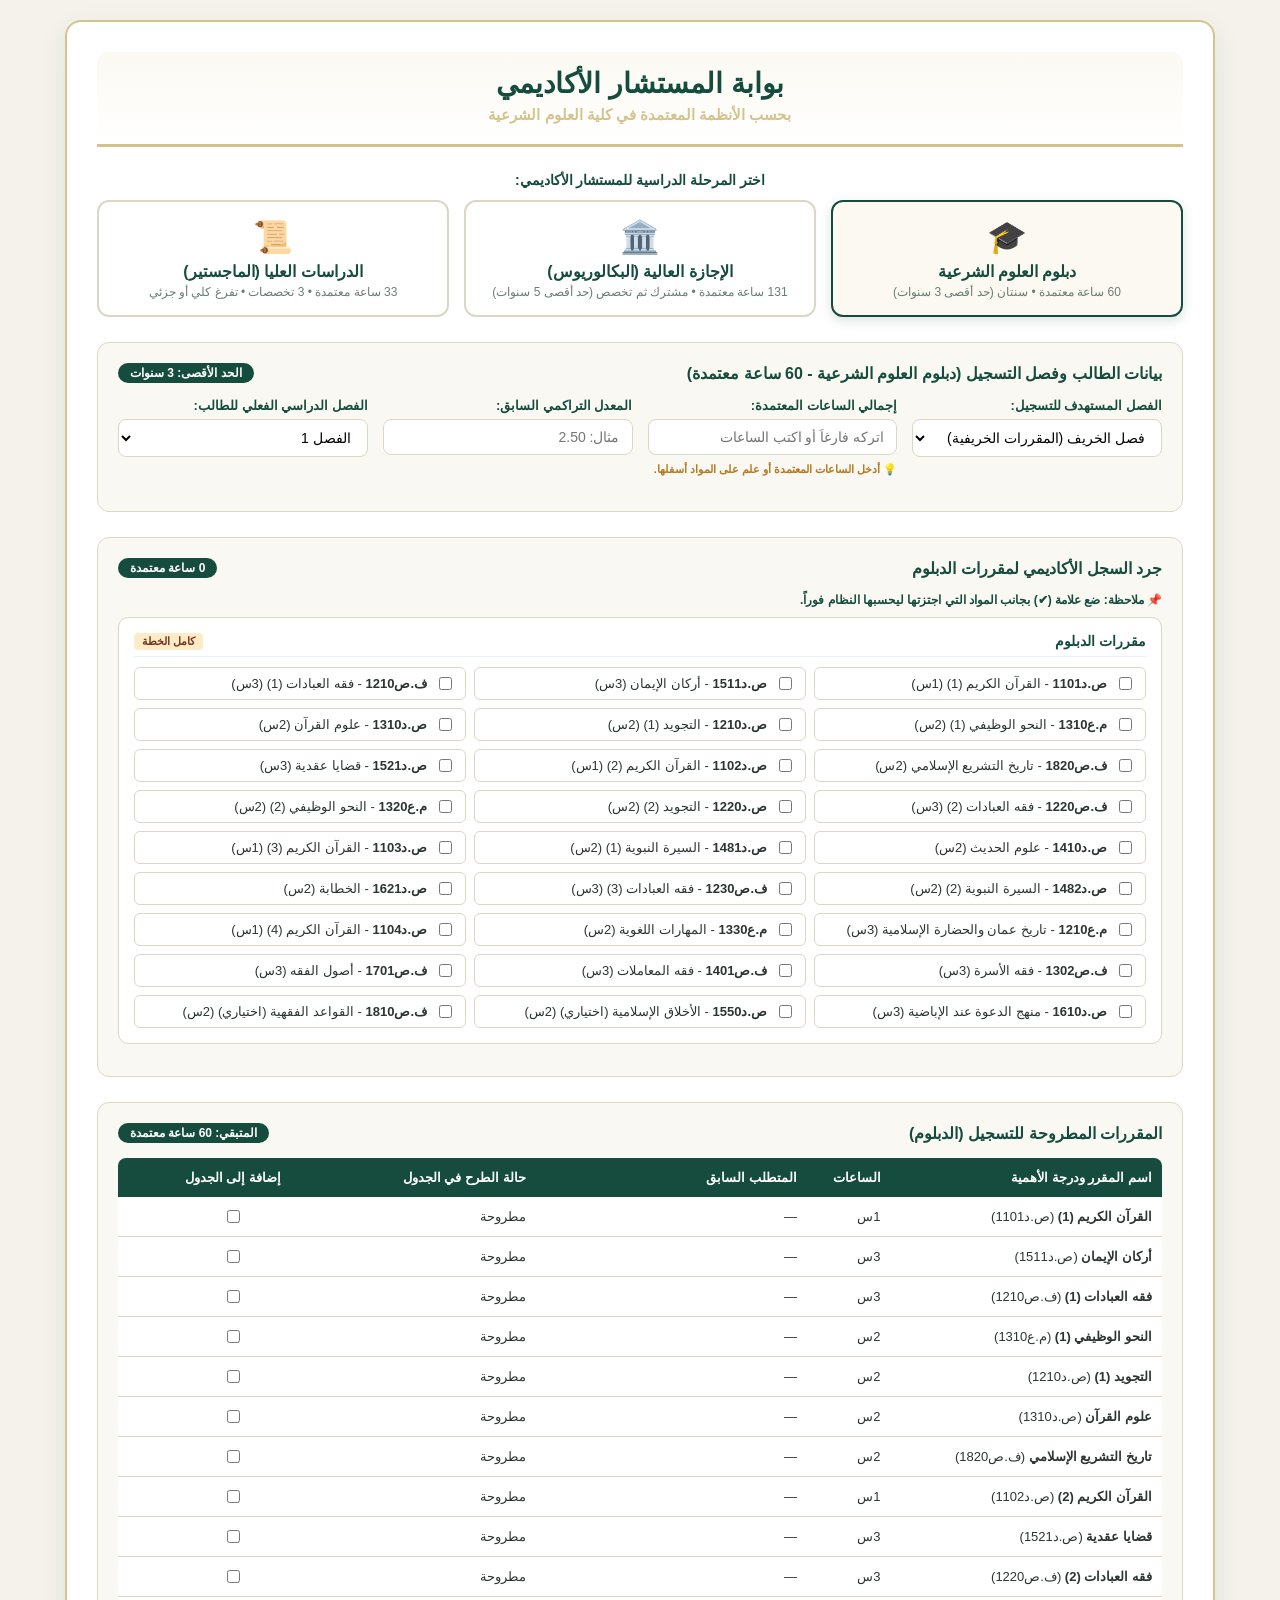
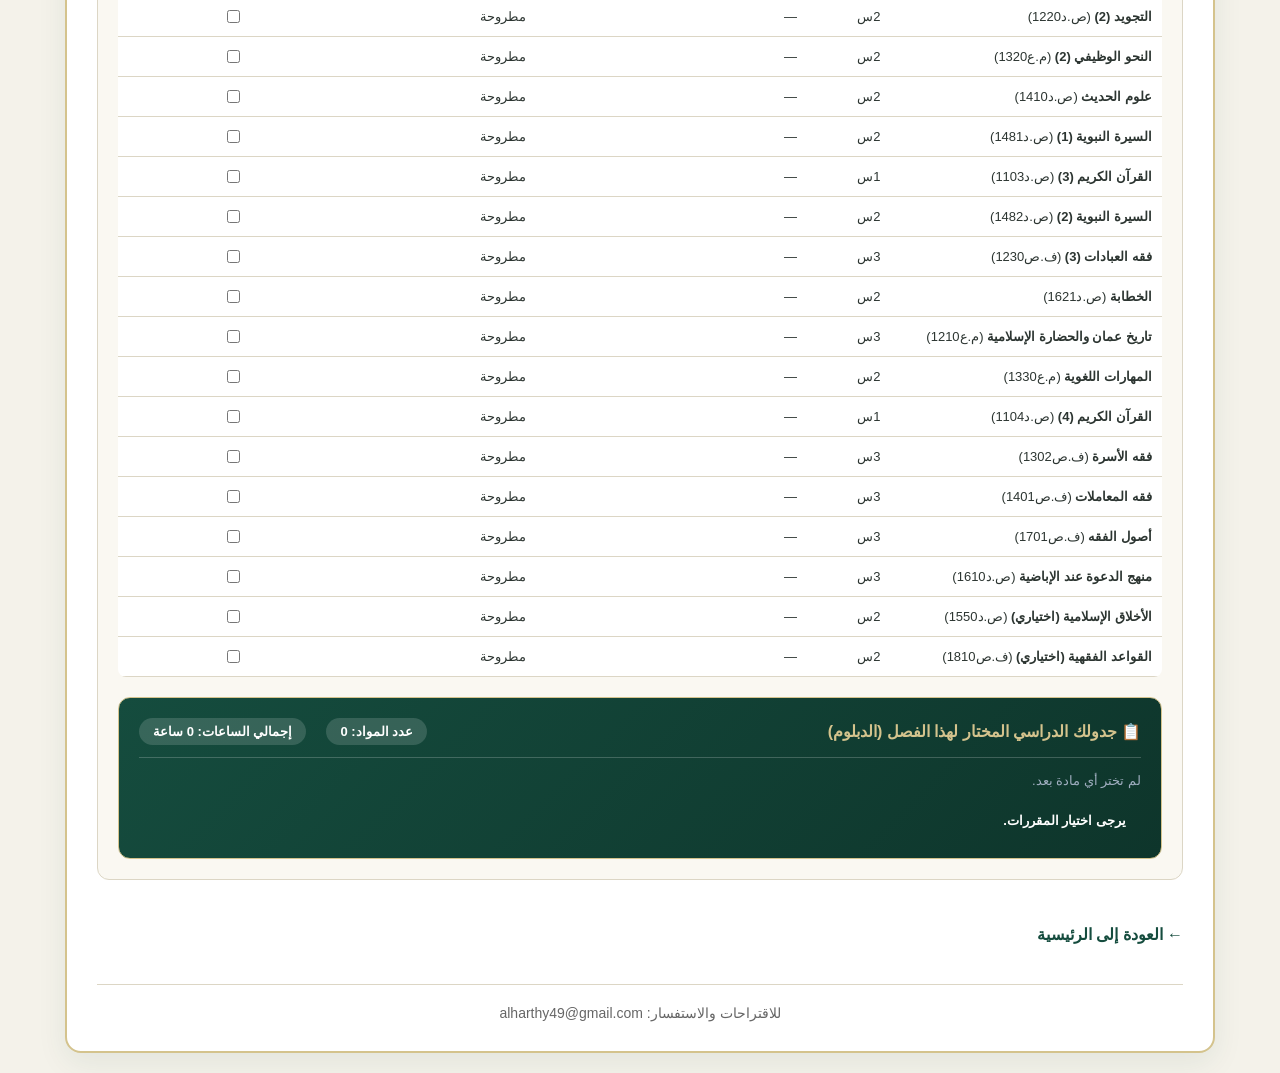
==== advisor/index.html @ 56a23f4b "Update index.html" ====
<!DOCTYPE html>
<html lang="ar" dir="rtl">
<head>
  <meta charset="UTF-8">
  <meta name="viewport" content="width=device-width, initial-scale=1.0">
  <title>بوابة المستشار الأكاديمي - منهج الطالبين</title>
  <style>
    :root {
      --primary: #154c3e;
      --primary-dark: #0e352b;
      --accent: #d4c38d;
      --accent-light: #fbf9f2;
      --bg: #f4f2ea;
      --card-bg: #ffffff;
      --border: #dcd6c5;
      --text: #2c3531;
      --text-muted: #6b7c75;
      --success: #276749;
      --success-bg: #c6f6d5;
      --warning: #b7791f;
      --warning-bg: #feebc8;
      --danger: #9b2c2c;
      --danger-bg: #fed7d7;
    }

    * { box-sizing: border-box; font-family: 'Segoe UI', Tahoma, Geneva, Verdana, sans-serif; }
    body { background-color: var(--bg); color: var(--text); margin: 0; padding: 20px; display: flex; flex-direction: column; min-height: 90vh; }
    .container { width: 100%; max-width: 1150px; background: var(--card-bg); border-radius: 16px; box-shadow: 0 10px 30px rgba(21,76,62,0.08); padding: 30px; border: 2px solid var(--accent); margin: auto; }

    .portal-header { text-align: center; border-bottom: 3px solid var(--accent); padding-bottom: 20px; margin-bottom: 25px; background: linear-gradient(to bottom, var(--accent-light), #fff); border-radius: 12px 12px 0 0; padding-top: 15px; }
    .portal-header h1 { color: var(--primary); margin: 0 0 6px 0; font-size: 28px; font-weight: 700; }
    .portal-header p { color: var(--accent); margin: 0; font-size: 15px; font-weight: bold; }

    .nav-title-bar { font-size: 14px; font-weight: bold; color: var(--primary); margin-bottom: 12px; text-align: center; }
    .program-nav { display: grid; grid-template-columns: repeat(3, 1fr); gap: 15px; margin-bottom: 25px; }
    .nav-card {
      border: 2px solid var(--border);
      border-radius: 12px;
      padding: 16px;
      text-align: center;
      cursor: pointer;
      background: #fff;
      transition: all 0.25s ease;
    }
    .nav-card:hover { border-color: var(--primary); transform: translateY(-2px); }
    .nav-card.active { border-color: var(--primary); background: var(--accent-light); box-shadow: 0 4px 12px rgba(21,76,62,0.15); }
    .nav-icon { font-size: 32px; margin-bottom: 6px; }
    .nav-title { font-size: 16px; font-weight: bold; color: var(--primary); }
    .nav-desc { font-size: 12px; color: var(--text-muted); margin-top: 4px; }

    .sub-nav-container {
      background: var(--accent-light);
      border: 2px dashed var(--accent);
      border-radius: 12px;
      padding: 16px;
      margin-bottom: 25px;
      display: none;
      animation: fadeIn 0.3s ease;
    }
    .sub-title-text { font-size: 13px; font-weight: bold; color: var(--primary); margin-bottom: 10px; text-align: center; }
    .sub-nav-grid { display: grid; grid-template-columns: repeat(3, 1fr); gap: 12px; }
    .sub-card {
      border: 1px solid var(--border);
      border-radius: 10px;
      padding: 12px;
      text-align: center;
      cursor: pointer;
      background: #fff;
      transition: all 0.2s;
    }
    .sub-card:hover { border-color: var(--primary); }
    .sub-card.active { border-color: var(--primary); background: var(--primary); color: #fff; font-weight: bold; border-width: 2px; }
    .sub-card.active .sub-card-title { color: #fff; }
    .sub-card-icon { font-size: 22px; margin-bottom: 4px; }
    .sub-card-title { font-size: 14px; color: var(--primary); }

    .view-panel { display: none; }
    .view-panel.active { display: block; animation: fadeIn 0.3s ease; }
    @keyframes fadeIn { from { opacity: 0; transform: translateY(6px); } to { opacity: 1; transform: translateY(0); } }

    .step-box { background: #faf8f2; border: 1px solid var(--border); border-radius: 12px; padding: 20px; margin-bottom: 25px; }
    .step-title { font-size: 16px; font-weight: bold; color: var(--primary); margin-bottom: 15px; display: flex; align-items: center; justify-content: space-between; }
    .step-badge { background: var(--primary); color: #fff; border-radius: 20px; padding: 3px 12px; font-size: 12px; }

    .grid-settings { display: grid; grid-template-columns: repeat(auto-fit, minmax(210px, 1fr)); gap: 15px; margin-bottom: 15px; }
    .form-group { display: flex; flex-direction: column; gap: 6px; }
    .form-group label { font-size: 13px; font-weight: bold; color: var(--primary); }
    .form-group input, .form-group select { padding: 9px 12px; border-radius: 8px; border: 1px solid var(--border); font-size: 14px; outline: none; background: #fff; }

    .help-text { font-size: 11px; color: var(--warning); font-weight: bold; margin-top: 2px; }

    .master-gates-grid { display: grid; grid-template-columns: repeat(auto-fit, minmax(240px, 1fr)); gap: 12px; margin-bottom: 15px; }
    .gate-box { padding: 12px 15px; border-radius: 8px; border: 1px solid var(--border); background: #fff; display: flex; flex-direction: column; gap: 4px; }
    .gate-title { font-size: 12px; font-weight: bold; color: var(--text-muted); }
    .gate-status { font-size: 14px; font-weight: bold; }

    .term-block { background: #fff; border: 1px solid var(--border); border-radius: 10px; padding: 15px; margin-bottom: 12px; }
    .term-block-header { font-size: 14px; font-weight: bold; color: var(--primary); margin-bottom: 10px; display: flex; justify-content: space-between; border-bottom: 1px solid #edf2f7; padding-bottom: 6px; }
    .term-badge-season { font-size: 11px; padding: 2px 8px; border-radius: 4px; font-weight: bold; }
    .season-fall { background: #feebc8; color: #7b341e; }
    .season-spring { background: #c6f6d5; color: #22543d; }

    .term-courses-grid { display: grid; grid-template-columns: repeat(auto-fill, minmax(280px, 1fr)); gap: 8px; }
    .inv-item { display: flex; align-items: center; gap: 8px; padding: 6px 10px; border-radius: 6px; background: #fff; border: 1px solid var(--border); font-size: 13px; }

    .table-responsive { width: 100%; border-collapse: collapse; margin-top: 10px; background: #fff; border-radius: 8px; overflow: hidden; }
    .table-responsive th { background: var(--primary); color: #fff; padding: 12px 10px; font-size: 13px; text-align: right; }
    .table-responsive td { padding: 10px; border-bottom: 1px solid var(--border); font-size: 13px; vertical-align: middle; }

    .schedule-basket {
      background: linear-gradient(135deg, var(--primary) 0%, var(--primary-dark) 100%);
      color: #fff;
      border-radius: 12px;
      padding: 20px;
      margin-top: 20px;
      border: 1px solid var(--accent);
    }
    .basket-header { display: flex; justify-content: space-between; align-items: center; border-bottom: 1px solid rgba(255,255,255,0.2); padding-bottom: 12px; margin-bottom: 15px; }
    .basket-title { font-size: 16px; font-weight: bold; color: var(--accent); }
    .basket-stats { display: flex; gap: 20px; }
    .stat-pill { background: rgba(255,255,255,0.15); padding: 6px 14px; border-radius: 20px; font-size: 13px; font-weight: bold; }
    .basket-items-list { display: flex; flex-wrap: wrap; gap: 8px; margin-bottom: 15px; }
    .basket-chip { background: #fff; color: var(--primary); padding: 6px 12px; border-radius: 8px; font-size: 12px; font-weight: bold; display: flex; align-items: center; gap: 8px; }
    .chip-remove { cursor: pointer; color: var(--danger); font-size: 14px; font-weight: bold; }

    .basket-verdict { padding: 10px 15px; border-radius: 8px; font-size: 13px; font-weight: bold; }
    .verdict-ok { background: var(--success); color: #fff; }
    .verdict-low { background: var(--warning); color: #fff; }
    .verdict-high { background: var(--danger); color: #fff; }

    .back-link { display: inline-block; margin-top: 20px; color: var(--primary); text-decoration: none; font-weight: bold; }
    .back-link:hover { text-decoration: underline; }

    footer { margin-top: 40px; font-size: 14px; color: #666; text-align: center; border-top: 1px solid var(--border); padding-top: 20px; }
    footer a { color: var(--primary); text-decoration: none; font-weight: bold; }
    footer a:hover { text-decoration: underline; }

    @media (max-width: 768px) {
      .program-nav { grid-template-columns: 1fr; }
      .sub-nav-grid { grid-template-columns: 1fr; }
    }
  </style>
</head>
<body>

<div class="container">
  <div class="portal-header">
    <h1>بوابة المستشار الأكاديمي</h1>
    <p>بحسب الأنظمة المعتمدة في كلية العلوم الشرعية</p>
  </div>

  <div class="nav-title-bar">اختر المرحلة الدراسية للمستشار الأكاديمي:</div>
  <div class="program-nav">
    <div class="nav-card active" id="nav-dip" onclick="selectMainProgram('dip')">
      <div class="nav-icon">🎓</div>
      <div class="nav-title">دبلوم العلوم الشرعية</div>
      <div class="nav-desc">60 ساعة معتمدة • سنتان (حد أقصى 3 سنوات)</div>
    </div>
    <div class="nav-card" id="nav-ba" onclick="selectMainProgram('ba')">
      <div class="nav-icon">🏛️</div>
      <div class="nav-title">الإجازة العالية (البكالوريوس)</div>
      <div class="nav-desc">131 ساعة معتمدة • مشترك ثم تخصص (حد أقصى 5 سنوات)</div>
    </div>
    <div class="nav-card" id="nav-ma" onclick="selectMainProgram('ma')">
      <div class="nav-icon">📜</div>
      <div class="nav-title">الدراسات العليا (الماجستير)</div>
      <div class="nav-desc">33 ساعة معتمدة • 3 تخصصات • تفرغ كلي أو جزئي</div>
    </div>
  </div>

  <div class="sub-nav-container" id="ba-sub-nav-container">
    <div class="sub-title-text">اختر مسار البكالوريوس:</div>
    <div class="sub-nav-grid">
      <div class="sub-card active" id="sub-ba-common" onclick="selectBASubTrack('common')">
        <div class="sub-card-icon">📖</div>
        <div class="sub-card-title">المرحلة المشتركة (فصول 1-4)</div>
        <div style="font-size:11px; opacity:0.8; margin-top:2px;">66 ساعة معتمدة</div>
      </div>
      <div class="sub-card" id="sub-ba-fiqh" onclick="selectBASubTrack('fiqh')">
        <div class="sub-card-icon">⚖️</div>
        <div class="sub-card-title">تخصص الفقه وأصوله (فصول 5-8)</div>
        <div style="font-size:11px; opacity:0.8; margin-top:2px;">يتطلب اجتياز كامل الـ 66 ساعة</div>
      </div>
      <div class="sub-card" id="sub-ba-osool" onclick="selectBASubTrack('osool')">
        <div class="sub-card-icon">🕌</div>
        <div class="sub-card-title">تخصص أصول الدين (فصول 5-8)</div>
        <div style="font-size:11px; opacity:0.8; margin-top:2px;">يتطلب اجتياز كامل الـ 66 ساعة</div>
      </div>
    </div>
  </div>

  <div class="sub-nav-container" id="ma-sub-nav-container">
    <div class="sub-title-text">حدد برنامج الماجستير التخصصي المعتمد:</div>
    <div class="sub-nav-grid">
      <div class="sub-card active" id="sub-ma-fiqh" onclick="selectMATrack('fiqh')">
        <div class="sub-card-icon">⚖️</div>
        <div class="sub-card-title">ماجستير الفقه وأصوله</div>
      </div>
      <div class="sub-card" id="sub-ma-econ" onclick="selectMATrack('econ')">
        <div class="sub-card-icon">📈</div>
        <div class="sub-card-title">ماجستير الاقتصاد الإسلامي</div>
      </div>
      <div class="sub-card" id="sub-ma-osool" onclick="selectMATrack('osool')">
        <div class="sub-card-icon">🕌</div>
        <div class="sub-card-title">ماجستير أصول الدين</div>
      </div>
    </div>
  </div>

  <!-- ==================== قسم الدبلوم ==================== -->
  <div class="view-panel active" id="panel-dip">
    <div class="step-box">
      <div class="step-title">
        <span>بيانات الطالب وفصل التسجيل (دبلوم العلوم الشرعية - 60 ساعة معتمدة)</span>
        <span class="step-badge">الحد الأقصى: 3 سنوات</span>
      </div>
      <div class="grid-settings">
        <div class="form-group">
          <label>الفصل المستهدف للتسجيل:</label>
          <select id="dip-season" onchange="runDipAudit()">
            <option value="fall">فصل الخريف (المقررات الخريفية)</option>
            <option value="spring">فصل الربيع (المقررات الربيعية)</option>
            <option value="summer">فصل صيفي استثنائي</option>
          </select>
        </div>
        <div class="form-group">
          <label>إجمالي الساعات المعتمدة:</label>
          <input type="number" id="dip-passed-hours" min="0" max="60" placeholder="اتركه فارغاً أو اكتب الساعات" oninput="onDipPassedHoursInput(this.value)">
          <div class="help-text">💡 أدخل الساعات المعتمدة أو علم على المواد أسفلها.</div>
        </div>
        <div class="form-group">
          <label>المعدل التراكمي السابق:</label>
          <input type="number" id="dip-gpa" step="0.01" min="0" max="4" placeholder="مثال: 2.50" oninput="runDipAudit()">
        </div>
        <div class="form-group">
          <label>الفصل الدراسي الفعلي للطالب:</label>
          <select id="dip-term-count" onchange="runDipAudit()">
            <option value="1">الفصل 1</option>
            <option value="2">الفصل 2</option>
            <option value="3">الفصل 3</option>
            <option value="4">الفصل 4</option>
            <option value="5">الفصل 5</option>
            <option value="6">الفصل 6</option>
          </select>
        </div>
      </div>
    </div>

    <div class="step-box">
      <div class="step-title">
        <span>جرد السجل الأكاديمي لمقررات الدبلوم</span>
        <span class="step-badge" id="dip-passed-badge">0 ساعة معتمدة</span>
      </div>
      <div style="font-size:12px; color:var(--primary); font-weight:bold; margin-bottom:10px;">
        📌 ملاحظة: ضع علامة (✔) بجانب المواد التي اجتزتها ليحسبها النظام فوراً.
      </div>
      <div id="dip-inventory-container"></div>
    </div>

    <div class="step-box">
      <div class="step-title">
        <span>المقررات المطروحة للتسجيل (الدبلوم)</span>
        <span class="step-badge" id="dip-remaining-badge">المتبقي: 60 ساعة معتمدة</span>
      </div>
      <div id="dip-alerts"></div>
      <table class="table-responsive">
        <thead>
          <tr>
            <th style="width: 26%;">اسم المقرر ودرجة الأهمية</th>
            <th style="width: 8%;">الساعات</th>
            <th style="width: 26%;">المتطلب السابق</th>
            <th style="width: 18%;">حالة الطرح في الجدول</th>
            <th style="width: 22%; text-align: center;">إضافة إلى الجدول</th>
          </tr>
        </thead>
        <tbody id="dip-table-body"></tbody>
      </table>

      <div class="schedule-basket">
        <div class="basket-header">
          <div class="basket-title">📋 جدولك الدراسي المختار لهذا الفصل (الدبلوم)</div>
          <div class="basket-stats">
            <div class="stat-pill">عدد المواد: <span id="dip-basket-count">0</span></div>
            <div class="stat-pill">إجمالي الساعات: <span id="dip-basket-hours">0</span> ساعة</div>
          </div>
        </div>
        <div class="basket-items-list" id="dip-basket-items">
          <span style="font-size:13px; color:#a0aec0;">لم تختر أي مادة بعد.</span>
        </div>
        <div class="basket-verdict" id="dip-basket-verdict">يرجى اختيار المقررات.</div>
      </div>
      <div id="dip-solutions"></div>
    </div>
  </div>

  <!-- ==================== قسم البكالوريوس ==================== -->
  <div class="view-panel" id="panel-ba">
    <div class="step-box">
      <div class="step-title">
        <span id="ba-panel-heading">1. بيانات الطالب وفصل التسجيل - المرحلة المشتركة (66 ساعة معتمدة)</span>
        <span class="step-badge">الحد الأقصى: 5 سنوات</span>
      </div>
      <div class="grid-settings">
        <div class="form-group">
          <label>الفصل المستهدف للتسجيل:</label>
          <select id="ba-season" onchange="runBAAudit()">
            <option value="fall">فصل الخريف (المقررات الخريفية)</option>
            <option value="spring">فصل الربيع (المقررات الربيعية)</option>
            <option value="summer">فصل صيفي استثنائي</option>
          </select>
        </div>
        <div class="form-group">
          <label>إجمالي الساعات المعتمدة:</label>
          <input type="number" id="ba-passed-hours" min="0" max="131" placeholder="اتركه فارغاً أو اكتب الساعات" oninput="onBAPassedHoursInput(this.value)">
          <div class="help-text">💡 يمكنك إدخال الساعات المعتمدة مباشرة أو التأشير على المواد أسفلها.</div>
        </div>
        <div class="form-group">
          <label>المعدل التراكمي السابق:</label>
          <input type="number" id="ba-gpa" step="0.01" min="0" max="4" placeholder="مثال: 2.80" oninput="runBAAudit()">
        </div>
        <div class="form-group">
          <label>الفصل الدراسي الفعلي للطالب:</label>
          <select id="ba-term-count" onchange="runBAAudit()">
            <option value="1">الفصل 1</option>
            <option value="2">الفصل 2</option>
            <option value="3">الفصل 3</option>
            <option value="4">الفصل 4</option>
            <option value="5">الفصل 5</option>
            <option value="6">الفصل 6</option>
            <option value="7">الفصل 7</option>
            <option value="8">الفصل 8</option>
            <option value="9">الفصل 9</option>
            <option value="10">الفصل 10</option>
          </select>
        </div>
      </div>
    </div>

    <div class="step-box">
      <div class="step-title">
        <span id="ba-inv-heading">2. جرد السجل لمقررات المرحلة المشتركة</span>
        <span class="step-badge" id="ba-passed-badge">0 ساعة معتمدة</span>
      </div>
      <div style="font-size:12px; color:var(--primary); font-weight:bold; margin-bottom:10px;">
        📌 ملاحظة: ضع علامة (✔) بجانب المواد التي درستها ليتولى النظام حساب الساعات المعتمدة تلقائياً.
      </div>
      <div id="ba-inventory-container"></div>
    </div>

    <div class="step-box">
      <div class="step-title">
        <span>3. المقررات المطروحة للتسجيل وفحص بوابة التخصص</span>
        <span class="step-badge" id="ba-remaining-badge">المتبقي: 131 ساعة معتمدة</span>
      </div>
      <div id="ba-alerts"></div>
      <table class="table-responsive">
        <thead>
          <tr>
            <th style="width: 28%;">المقرر والتصنيف الأكاديمي</th>
            <th style="width: 8%;">الساعات</th>
            <th style="width: 26%;">المتطلب السابق</th>
            <th style="width: 18%;">حالة الطرح بالجدول</th>
            <th style="width: 20%; text-align: center;">إضافة للجدول الفصلي</th>
          </tr>
        </thead>
        <tbody id="ba-table-body"></tbody>
      </table>

      <div class="schedule-basket">
        <div class="basket-header">
          <div class="basket-title">📋 جدولك الدراسي المختار لهذا الفصل (البكالوريوس)</div>
          <div class="basket-stats">
            <div class="stat-pill">عدد المواد: <span id="ba-basket-count">0</span></div>
            <div class="stat-pill">إجمالي الساعات: <span id="ba-basket-hours">0</span> ساعة</div>
          </div>
        </div>
        <div class="basket-items-list" id="ba-basket-items">
          <span style="font-size:13px; color:#a0aec0;">لم تختر أي مادة بعد.</span>
        </div>
        <div class="basket-verdict" id="ba-basket-verdict">يرجى اختيار المقررات.</div>
      </div>
      <div id="ba-solutions"></div>
    </div>
  </div>

  <!-- ==================== قسم الماجستير ==================== -->
  <div class="view-panel" id="panel-ma">
    <div class="step-box">
      <div class="step-title">
        <span id="ma-panel-heading">1. بيانات طالب الماجستير ونوع التفرغ</span>
        <span class="step-badge" id="ma-limit-badge">الحد الأقصى: 7 فصول</span>
      </div>
      <div class="grid-settings">
        <div class="form-group">
          <label>نوع التفرغ الدراسي:</label>
          <select id="ma-enrollment-type" onchange="onMAEnrollmentChange()">
            <option value="full">تفرغ كلي (3 - 12 ساعة) • 4 فصول نظامية</option>
            <option value="part">تفرغ جزئي (3 - 6 ساعات) • 6 فصول نظامية</option>
          </select>
        </div>
        <div class="form-group">
          <label>الفصل المستهدف للتسجيل:</label>
          <select id="ma-season" onchange="runMAAudit()">
            <option value="fall">فصل الخريف</option>
            <option value="spring">فصل الربيع</option>
          </select>
        </div>
        <div class="form-group">
          <label>إجمالي الساعات المعتمدة:</label>
          <input type="number" id="ma-passed-hours" min="0" max="24" placeholder="اتركه فارغاً أو اكتب الساعات" oninput="onMAPassedHoursInput(this.value)">
          <div class="help-text">💡 يمكنك إدخال الساعات المعتمدة مباشرة أو التأشير على المواد أسفلها.</div>
        </div>
        <div class="form-group">
          <label>المعدل التراكمي السابق:</label>
          <input type="number" id="ma-gpa" step="0.01" min="0" max="4" placeholder="مثال: 3.50" oninput="runMAAudit()">
        </div>
        <div class="form-group">
          <label>الفصل الدراسي الحالي:</label>
          <select id="ma-term-count" onchange="runMAAudit()"></select>
        </div>
      </div>

      <div class="master-gates-grid">
        <div class="gate-box" id="gate-thesis-box">
          <span class="gate-title">بوابة تسجيل الرسالة (شرط: إنهاء 12 ساعة معتمدة):</span>
          <span class="gate-status" id="gate-thesis-status">غير مؤهل</span>
        </div>
        <div class="gate-box" id="gate-defense-box">
          <span class="gate-title">بوابة مناقشة الرسالة والتخرج (24س + معدل $\ge$ 3.00):</span>
          <span class="gate-status" id="gate-defense-status">غير مؤهل</span>
        </div>
      </div>
    </div>

    <div class="step-box">
      <div class="step-title">
        <span id="ma-inv-heading">2. جرد السجل الأكاديمي لمقررات الماجستير (24 ساعة معتمدة)</span>
        <span class="step-badge" id="ma-passed-badge">0 ساعة معتمدة</span>
      </div>
      <div style="font-size:12px; color:var(--primary); font-weight:bold; margin-bottom:10px;">
        📌 ملاحظة: إذا كنت لا تعرف مجموع ساعاتك، ضع علامة (✔) بجانب المواد التي درستها وسيحسبها النظام تلقائياً.
      </div>
      <div id="ma-inventory-container"></div>
    </div>

    <div class="step-box">
      <div class="step-title">
        <span>3. المقررات المطروحة للتسجيل واختيار مواد الفصل</span>
        <span class="step-badge" id="ma-remaining-badge">المتبقي: 24 ساعة معتمدة</span>
      </div>
      <div id="ma-alerts"></div>
      <table class="table-responsive">
        <thead>
          <tr>
            <th style="width: 32%;">اسم المقرر والتصنيف</th>
            <th style="width: 10%;">الساعات</th>
            <th style="width: 24%;">طبيعة المقرر</th>
            <th style="width: 16%;">حالة الطرح</th>
            <th style="width: 18%; text-align: center;">إضافة للجدول</th>
          </tr>
        </thead>
        <tbody id="ma-table-body"></tbody>
      </table>

      <div class="schedule-basket">
        <div class="basket-header">
          <div class="basket-title">📋 جدولك الدراسي المختار لهذا الفصل (الماجستير)</div>
          <div class="basket-stats">
            <div class="stat-pill">عدد المواد: <span id="ma-basket-count">0</span></div>
            <div class="stat-pill">إجمالي الساعات: <span id="ma-basket-hours">0</span> ساعة</div>
          </div>
        </div>
        <div class="basket-items-list" id="ma-basket-items">
          <span style="font-size:13px; color:#a0aec0;">لم تختر أي مادة بعد.</span>
        </div>
        <div class="basket-verdict" id="ma-basket-verdict">يرجى اختيار المقررات.</div>
      </div>
      <div id="ma-solutions"></div>
    </div>
  </div>

  <a href="../index.html" class="back-link">← العودة إلى الرئيسية</a>
  
  <footer>
    للاقتراحات والاستفسار: <span dir="ltr" style="unicode-bidi: embed; display: inline-block;">alharthy49@gmail.com</span>
  </footer>
</div>

<script>
  const MASTER_PLAN = [
    { id: 'm_f1', major: 'fiqh', termNum: 1, code: 'ع.ش6140', name: 'مناهج البحث في العلوم الشرعية', hours: 3, season: 'fall', priority: 1 },
    { id: 'm_f2', major: 'fiqh', termNum: 1, code: 'ف.ص6220', name: 'قضايا فقهية اقتصادية معاصرة', hours: 3, season: 'fall', priority: 2 },
    { id: 'm_f3', major: 'fiqh', termNum: 1, code: 'ف.ص6310', name: 'أصول الفقه (الدلالات)', hours: 3, season: 'fall', priority: 2 },
    { id: 'm_f_el_c', major: 'fiqh', termNum: 1, code: 'اخ.كلية', name: 'اختياري كلية', hours: 3, season: 'fall', priority: 3, isElective: true },
    { id: 'm_f4', major: 'fiqh', termNum: 2, code: 'ف.ص6320', name: 'الأدلة التبعية', hours: 3, season: 'spring', priority: 2 },
    { id: 'm_f5', major: 'fiqh', termNum: 2, code: 'ف.ص6360', name: 'النظريات الفقهية (نظرية الضمان)', hours: 3, season: 'spring', priority: 2 },
    { id: 'm_f_el_m1', major: 'fiqh', termNum: 2, code: 'اخ.تخصص1', name: 'اختياري تخصص فقه (1)', hours: 3, season: 'spring', priority: 3, isElective: true },
    { id: 'm_f_el_m2', major: 'fiqh', termNum: 2, code: 'اخ.تخصص2', name: 'اختياري تخصص فقه (2)', hours: 3, season: 'spring', priority: 3, isElective: true },

    { id: 'm_e1', major: 'econ', termNum: 1, code: 'ع.ش6140', name: 'مناهج البحث في العلوم الشرعية', hours: 3, season: 'fall', priority: 1 },
    { id: 'm_e2', major: 'econ', termNum: 1, code: 'ف.ص6410', name: 'الاقتصاد الإسلامي الجزئي', hours: 3, season: 'fall', priority: 2 },
    { id: 'm_e3', major: 'econ', termNum: 1, code: 'ف.ص6380', name: 'مقاصد الشريعة (متقدم)', hours: 3, season: 'fall', priority: 2 },
    { id: 'm_e_el_c', major: 'econ', termNum: 1, code: 'اخ.كلية', name: 'اختياري كلية', hours: 3, season: 'fall', priority: 3, isElective: true },
    { id: 'm_e4', major: 'econ', termNum: 2, code: 'ف.ص6420', name: 'الاقتصاد الإسلامي الكلي', hours: 3, season: 'spring', priority: 2 },
    { id: 'm_e5', major: 'econ', termNum: 2, code: 'ف.ص6210', name: 'النظرية النقدية والمصرفية في الإسلام', hours: 3, season: 'spring', priority: 2 },
    { id: 'm_e_el_m1', major: 'econ', termNum: 2, code: 'اخ.تخصص1', name: 'اختياري تخصص اقتصاد (1)', hours: 3, season: 'spring', priority: 3, isElective: true },
    { id: 'm_e_el_m2', major: 'econ', termNum: 2, code: 'اخ.تخصص2', name: 'اختياري تخصص اقتصاد (2)', hours: 3, season: 'spring', priority: 3, isElective: true },

    { id: 'm_o1', major: 'osool', termNum: 1, code: 'ع.ش6140', name: 'مناهج البحث في العلوم الشرعية', hours: 3, season: 'fall', priority: 1 },
    { id: 'm_o2', major: 'osool', termNum: 1, code: 'ص.د6310', name: 'دراسات معاصرة في السنة', hours: 3, season: 'fall', priority: 2 },
    { id: 'm_o3', major: 'osool', termNum: 1, code: 'ص.د6240', name: 'التفسير الموضوعي (متقدم)', hours: 3, season: 'fall', priority: 2 },
    { id: 'm_o_el_c', major: 'osool', termNum: 1, code: 'اخ.كلية', name: 'اختياري كلية', hours: 3, season: 'fall', priority: 3, isElective: true },
    { id: 'm_o4', major: 'osool', termNum: 2, code: 'ص.د6430', name: 'علم الكلام (الإلهيات)', hours: 3, season: 'spring', priority: 2 },
    { id: 'm_o5', major: 'osool', termNum: 2, code: 'ص.د6410', name: 'أصول الدعوة ومناهجها', hours: 3, season: 'spring', priority: 2 },
    { id: 'm_o_el_m1', major: 'osool', termNum: 2, code: 'اخ.تخصص1', name: 'اختياري تخصص أصول (1)', hours: 3, season: 'spring', priority: 3, isElective: true },
    { id: 'm_o_el_m2', major: 'osool', termNum: 2, code: 'اخ.تخصص2', name: 'اختياري تخصص أصول (2)', hours: 3, season: 'spring', priority: 3, isElective: true }
  ];

  const BA_PLAN = [
    { id: 'b1', phase: 'common', termNum: 1, code: 'ص.د3101', name: 'القرآن الكريم (1)', hours: 1, prereq: null, season: 'fall', isChain: true, opens: 'القرآن (2)', priority: 1, major: 'common' },
    { id: 'b2', phase: 'common', termNum: 1, code: 'ص.د3210', name: 'التجويد (1)', hours: 2, prereq: null, season: 'fall', isChain: true, opens: 'التجويد (2)', priority: 1, major: 'common' },
    { id: 'b3', phase: 'common', termNum: 1, code: 'ص.د3510', name: 'العقيدة (1)', hours: 3, prereq: null, season: 'fall', isChain: true, opens: 'العقيدة (2)', priority: 1, major: 'common' },
    { id: 'b4', phase: 'common', termNum: 1, code: 'ف.ص3210', name: 'فقه العبادات (1)', hours: 3, prereq: null, season: 'fall', isChain: true, opens: 'فقه العبادات (2)', priority: 1, major: 'common' },
    { id: 'b5', phase: 'common', termNum: 1, code: 'ف.ص3820', name: 'تاريخ التشريع الإسلامي', hours: 2, prereq: null, season: 'fall', priority: 2, major: 'common' },
    { id: 'b6', phase: 'common', termNum: 1, code: 'م.ع3310', name: 'النحو (1)', hours: 3, prereq: null, season: 'fall', isChain: true, opens: 'النحو (2)', priority: 1, major: 'common' },
    { id: 'b7', phase: 'common', termNum: 1, code: 'م.ع3410', name: 'اللغة الإنجليزية (1)', hours: 2, prereq: null, season: 'fall', isChain: true, opens: 'اللغة الإنجليزية (2)', priority: 1, major: 'common' },

    { id: 'b8', phase: 'common', termNum: 2, code: 'ص.د3102', name: 'القرآن الكريم (2)', hours: 1, prereq: 'b1', season: 'spring', isChain: true, opens: 'القرآن (3)', priority: 1, major: 'common' },
    { id: 'b9', phase: 'common', termNum: 2, code: 'ص.د3220', name: 'التجويد (2)', hours: 2, prereq: 'b2', season: 'spring', priority: 2, major: 'common' },
    { id: 'b10', phase: 'common', termNum: 2, code: 'ص.د3520', name: 'العقيدة (2)', hours: 3, prereq: 'b3', season: 'spring', isChain: true, opens: 'العقيدة (3)', priority: 1, major: 'common' },
    { id: 'b11', phase: 'common', termNum: 2, code: 'ف.ص3220', name: 'فقه العبادات (2)', hours: 3, prereq: 'b4', season: 'spring', isChain: true, opens: 'فقه العبادات (3)', priority: 1, major: 'common' },
    { id: 'b12', phase: 'common', termNum: 2, code: 'م.ع3110', name: 'مناهج البحث العلمي', hours: 3, prereq: null, season: 'spring', priority: 2, major: 'common' },
    { id: 'b13', phase: 'common', termNum: 2, code: 'م.ع3320', name: 'النحو (2)', hours: 3, prereq: 'b6', season: 'spring', isChain: true, opens: 'النحو (3)', priority: 1, major: 'common' },
    { id: 'b14', phase: 'common', termNum: 2, code: 'م.ع3420', name: 'اللغة الإنجليزية (2)', hours: 2, prereq: 'b7', season: 'spring', priority: 2, major: 'common' },

    { id: 'b15', phase: 'common', termNum: 3, code: 'ص.د3103', name: 'القرآن الكريم (3)', hours: 1, prereq: 'b8', season: 'fall', isChain: true, opens: 'القرآن (4)', priority: 1, major: 'common' },
    { id: 'b16', phase: 'common', termNum: 3, code: 'ص.د3310', name: 'علوم القرآن', hours: 2, prereq: null, season: 'fall', priority: 2, major: 'common' },
    { id: 'b17', phase: 'common', termNum: 3, code: 'ص.د3530', name: 'العقيدة (3)', hours: 3, prereq: 'b10', season: 'fall', priority: 2, major: 'common' },
    { id: 'b18', phase: 'common', termNum: 3, code: 'ف.ص3230', name: 'فقه العبادات (3)', hours: 3, prereq: 'b11', season: 'fall', priority: 2, major: 'common' },
    { id: 'b19', phase: 'common', termNum: 3, code: 'م.ع3330', name: 'النحو (3)', hours: 3, prereq: 'b13', season: 'fall', priority: 1, major: 'common' },
    { id: 'b20', phase: 'common', termNum: 3, code: 'ص.د3410', name: 'علوم الحديث', hours: 2, prereq: null, season: 'fall', priority: 1, major: 'common' },
    { id: 'b_el_c1', phase: 'common', termNum: 3, code: 'اخ.كلية1', name: 'اختياري كلية (1)', hours: 2, prereq: null, season: 'fall', priority: 3, major: 'common', isElective: true },

    { id: 'b21', phase: 'common', termNum: 4, code: 'ص.د3104', name: 'القرآن الكريم (4)', hours: 1, prereq: 'b15', season: 'spring', isChain: true, opens: 'القرآن (5)', priority: 1, major: 'common' },
    { id: 'b22', phase: 'common', termNum: 4, code: 'ف.ص3810', name: 'القواعد الفقهية', hours: 2, prereq: null, season: 'spring', priority: 2, major: 'common' },
    { id: 'b23', phase: 'common', termNum: 4, code: 'ف.ص3830', name: 'القضايا الفقهية المعاصرة', hours: 2, prereq: null, season: 'spring', priority: 2, major: 'common' },
    { id: 'b24', phase: 'common', termNum: 4, code: 'م.ع3360', name: 'الصرف', hours: 2, prereq: null, season: 'spring', priority: 2, major: 'common' },
    { id: 'b25', phase: 'common', termNum: 4, code: 'م.ع3370', name: 'البلاغة', hours: 2, prereq: null, season: 'spring', priority: 2, major: 'common' },
    { id: 'b26', phase: 'common', termNum: 4, code: 'م.ع3510', name: 'ريادة الأعمال', hours: 3, prereq: null, season: 'spring', priority: 2, major: 'common' },
    { id: 'b27', phase: 'common', termNum: 4, code: 'م.ع3210', name: 'تاريخ عمان والحضارة الإسلامية', hours: 3, prereq: null, season: 'spring', priority: 2, major: 'common' },
    { id: 'b_el_c2', phase: 'common', termNum: 4, code: 'اخ.كلية2', name: 'اختياري كلية (2)', hours: 2, prereq: null, season: 'spring', priority: 3, major: 'common', isElective: true }
  ];

  const DIP_PLAN = [
    { id: 'd1', termNum: 1, code: 'ص.د1101', name: 'القرآن الكريم (1)', hours: 1, prereq: null, season: 'fall', isChain: true, opens: 'القرآن (2)', priority: 1 },
    { id: 'd2', termNum: 1, code: 'ص.د1511', name: 'أركان الإيمان', hours: 3, prereq: null, season: 'fall', isChain: true, opens: 'قضايا عقدية', priority: 1 },
    { id: 'd3', termNum: 1, code: 'ف.ص1210', name: 'فقه العبادات (1)', hours: 3, prereq: null, season: 'fall', isChain: true, opens: 'فقه العبادات (2)', priority: 1 },
    { id: 'd4', termNum: 1, code: 'م.ع1310', name: 'النحو الوظيفي (1)', hours: 2, prereq: null, season: 'fall', isChain: true, opens: 'النحو (2)', priority: 1 },
    { id: 'd5', termNum: 1, code: 'ص.د1210', name: 'التجويد (1)', hours: 2, prereq: null, season: 'fall', isChain: true, opens: 'التجويد (2)', priority: 1 },
    { id: 'd6', termNum: 1, code: 'ص.د1310', name: 'علوم القرآن', hours: 2, prereq: null, season: 'fall', priority: 2 },
    { id: 'd7', termNum: 1, code: 'ف.ص1820', name: 'تاريخ التشريع الإسلامي', hours: 2, prereq: null, season: 'fall', priority: 2 },

    { id: 'd8', termNum: 2, code: 'ص.د1102', name: 'القرآن الكريم (2)', hours: 1, prereq: 'd1', season: 'spring', isChain: true, opens: 'القرآن (3)', priority: 1 },
    { id: 'd9', termNum: 2, code: 'ص.د1521', name: 'قضايا عقدية', hours: 3, prereq: 'd2', season: 'spring', priority: 2 },
    { id: 'd10', termNum: 2, code: 'ف.ص1220', name: 'فقه العبادات (2)', hours: 3, prereq: 'd3', season: 'spring', isChain: true, opens: 'فقه العبادات (3)', priority: 1 },
    { id: 'd11', termNum: 2, code: 'ص.د1220', name: 'التجويد (2)', hours: 2, prereq: 'd5', season: 'spring', priority: 2 },
    { id: 'd12', termNum: 2, code: 'م.ع1320', name: 'النحو الوظيفي (2)', hours: 2, prereq: 'd4', season: 'spring', isChain: true, opens: 'المهارات اللغوية', priority: 1 },
    { id: 'd13', termNum: 2, code: 'ص.د1410', name: 'علوم الحديث', hours: 2, prereq: null, season: 'spring', priority: 2 },
    { id: 'd14', termNum: 2, code: 'ص.د1481', name: 'السيرة النبوية (1)', hours: 2, prereq: null, season: 'spring', isChain: true, opens: 'السيرة النبوية (2)', priority: 1 },

    { id: 'd15', termNum: 3, code: 'ص.د1103', name: 'القرآن الكريم (3)', hours: 1, prereq: 'd8', season: 'fall', isChain: true, opens: 'القرآن (4)', priority: 1 },
    { id: 'd16', termNum: 3, code: 'ص.د1482', name: 'السيرة النبوية (2)', hours: 2, prereq: 'd14', season: 'fall', priority: 2 },
    { id: 'd17', termNum: 3, code: 'ف.ص1230', name: 'فقه العبادات (3)', hours: 3, prereq: 'd10', season: 'fall', priority: 2 },
    { id: 'd18', termNum: 3, code: 'ص.د1621', name: 'الخطابة', hours: 2, prereq: null, season: 'fall', priority: 2 },
    { id: 'd19', termNum: 3, code: 'م.ع1210', name: 'تاريخ عمان والحضارة الإسلامية', hours: 3, prereq: null, season: 'fall', priority: 2 },
    { id: 'd20', termNum: 3, code: 'م.ع1330', name: 'المهارات اللغوية', hours: 2, prereq: 'd12', season: 'fall', priority: 2 },

    { id: 'd21', termNum: 4, code: 'ص.د1104', name: 'القرآن الكريم (4)', hours: 1, prereq: 'd15', season: 'spring', priority: 2 },
    { id: 'd22', termNum: 4, code: 'ف.ص1302', name: 'فقه الأسرة', hours: 3, prereq: null, season: 'spring', priority: 2 },
    { id: 'd23', termNum: 4, code: 'ف.ص1401', name: 'فقه المعاملات', hours: 3, prereq: null, season: 'spring', priority: 2 },
    { id: 'd24', termNum: 4, code: 'ف.ص1701', name: 'أصول الفقه', hours: 3, prereq: null, season: 'spring', priority: 2 },
    { id: 'd25', termNum: 4, code: 'ص.د1610', name: 'منهج الدعوة عند الإباضية', hours: 3, prereq: null, season: 'spring', priority: 2 },
    { id: 'd_e1', termNum: 5, code: 'ص.د1550', name: 'الأخلاق الإسلامية (اختياري)', hours: 2, prereq: null, season: 'spring', priority: 3 },
    { id: 'd_e2', termNum: 5, code: 'ف.ص1810', name: 'القواعد الفقهية (اختياري)', hours: 2, prereq: null, season: 'spring', priority: 3 }
  ];

  let currentMainProgram = 'dip';
  let currentBATrack = 'common';
  let currentMATrack = 'fiqh';

  let maPassed = new Set();
  let maBasket = new Set();
  let baPassed = new Set();
  let baBasket = new Set();
  let dipPassed = new Set();
  let dipBasket = new Set();

  function selectMainProgram(p) {
    currentMainProgram = p;
    document.querySelectorAll('.program-nav .nav-card').forEach(c => c.classList.remove('active'));
    document.querySelectorAll('.view-panel').forEach(v => v.classList.remove('active'));

    document.getElementById(`nav-${p}`).classList.add('active');
    document.getElementById(`panel-${p}`).classList.add('active');

    const baSub = document.getElementById('ba-sub-nav-container');
    const maSub = document.getElementById('ma-sub-nav-container');

    baSub.style.display = (p === 'ba') ? 'block' : 'none';
    maSub.style.display = (p === 'ma') ? 'block' : 'none';

    if (p === 'ba') selectBASubTrack(currentBATrack);
    else if (p === 'ma') selectMATrack(currentMATrack);
    else runDipAudit();
  }

  function selectBASubTrack(track) {
    currentBATrack = track;
    document.querySelectorAll('#ba-sub-nav-container .sub-card').forEach(c => c.classList.remove('active'));
    document.getElementById(`sub-ba-${track}`).classList.add('active');
    runBAAudit();
  }

  function selectMATrack(track) {
    currentMATrack = track;
    document.querySelectorAll('#ma-sub-nav-container .sub-card').forEach(c => c.classList.remove('active'));
    document.getElementById(`sub-ma-${track}`).classList.add('active');
    initMATermDropdown();
    runMAAudit();
  }

  function initMATermDropdown() {
    const enrollType = document.getElementById('ma-enrollment-type').value;
    const select = document.getElementById('ma-term-count');
    const limitBadge = document.getElementById('ma-limit-badge');
    select.innerHTML = '';

    const maxSem = (enrollType === 'full') ? 7 : 9;
    limitBadge.textContent = (enrollType === 'full') ? 'الحد الأقصى: 7 فصول' : 'الحد الأقصى: 9 فصول';

    for (let i = 1; i <= maxSem; i++) {
      const opt = document.createElement('option');
      opt.value = i;
      opt.textContent = `الفصل ${i}`;
      select.appendChild(opt);
    }
  }

  function onMAEnrollmentChange() {
    initMATermDropdown();
    runMAAudit();
  }

  function initMAInventory() {
    const container = document.getElementById('ma-inventory-container');
    container.innerHTML = '';
    const terms = [
      { num: 1, title: 'مقررات الفصل الدراسي الأول - 12 ساعة معتمدة', cls: 'season-fall', text: 'فصل 1' },
      { num: 2, title: 'مقررات الفصل الدراسي الثاني - 12 ساعة معتمدة', cls: 'season-spring', text: 'فصل 2' }
    ];

    terms.forEach(t => {
      const courses = MASTER_PLAN.filter(c => c.termNum === t.num && c.major === currentMATrack);
      if (courses.length === 0) return;
      const block = document.createElement('div');
      block.className = 'term-block';
      let coursesHTML = '';
      courses.forEach(c => {
        coursesHTML += `
          <div class="inv-item">
            <input type="checkbox" id="chk-ma-${c.id}" onchange="handleMAToggle('${c.id}', this.checked)">
            <label for="chk-ma-${c.id}"><strong>${c.code}</strong> - ${c.name} (${c.hours}س)</label>
          </div>
        `;
      });
      block.innerHTML = `<div class="term-block-header"><span>${t.title}</span><span class="term-badge-season ${t.cls}">${t.text}</span></div><div class="term-courses-grid">${coursesHTML}</div>`;
      container.appendChild(block);
    });
  }

  function onMAPassedHoursInput(val) {
    const target = parseInt(val);
    if (isNaN(target)) {
      maPassed.clear();
      runMAAudit(false);
      return;
    }
    maPassed.clear();
    maBasket.clear();
    let accumulated = 0;
    const filtered = MASTER_PLAN.filter(c => c.major === currentMATrack);
    for (const c of filtered) {
      if (accumulated + c.hours <= target) {
        maPassed.add(c.id);
        accumulated += c.hours;
      }
    }
    filtered.forEach(c => {
      const chk = document.getElementById(`chk-ma-${c.id}`);
      if (chk) chk.checked = maPassed.has(c.id);
    });
    runMAAudit(false);
  }

  function handleMAToggle(id, val) {
    if (val) maPassed.add(id);
    else maPassed.delete(id);
    runMAAudit(true);
  }

  function runMAAudit(updateInput = true) {
    const enrollType = document.getElementById('ma-enrollment-type').value;
    const season = document.getElementById('ma-season').value;
    const gpaInput = document.getElementById('ma-gpa').value;
    const gpa = gpaInput === '' ? 0 : parseFloat(gpaInput);
    const termCount = parseInt(document.getElementById('ma-term-count').value);

    initMAInventory();
    maPassed.forEach(id => {
      const chk = document.getElementById(`chk-ma-${id}`);
      if (chk) chk.checked = true;
    });

    let passedTotal = 0;
    const relevant = MASTER_PLAN.filter(c => c.major === currentMATrack);
    relevant.forEach(c => {
      if (maPassed.has(c.id)) passedTotal += c.hours;
    });

    if (updateInput && passedTotal > 0) {
      document.getElementById('ma-passed-hours').value = passedTotal;
    } else if (updateInput && document.getElementById('ma-passed-hours').value === '') {
      document.getElementById('ma-passed-hours').value = '';
    }

    document.getElementById('ma-passed-badge').textContent = `${passedTotal} ساعة معتمدة`;
    document.getElementById('ma-remaining-badge').textContent = `المتبقي: ${24 - passedTotal} ساعة معتمدة`;

    const gateThesis = document.getElementById('gate-thesis-status');
    const gateDefense = document.getElementById('gate-defense-status');
    
    if (passedTotal >= 12) {
      gateThesis.textContent = '✅ مؤهل لتسجيل الرسالة';
      gateThesis.style.color = 'var(--success)';
    } else {
      gateThesis.textContent = `⛔ غير مؤهل (${passedTotal}/12 س)`;
      gateThesis.style.color = 'var(--danger)';
    }

    if (passedTotal >= 24 && gpa >= 3.00) {
      gateDefense.textContent = '✅ مؤهل للمناقشة والتخرج';
      gateDefense.style.color = 'var(--success)';
    } else {
      gateDefense.textContent = '⛔ غير مؤهل (تحتاج 24س ومعدل $\ge$ 3.00)';
      gateDefense.style.color = 'var(--danger)';
    }

    let remaining = relevant.filter(c => !maPassed.has(c.id));
    remaining.sort((a, b) => a.priority - b.priority);

    const tbody = document.getElementById('ma-table-body');
    tbody.innerHTML = '';
    remaining.forEach(c => {
      const isOffered = (c.season === season);
      const isChecked = maBasket.has(c.id);
      const tr = document.createElement('tr');
      tr.innerHTML = `
        <td><strong>${c.name}</strong> (${c.code})</td>
        <td>${c.hours}س</td>
        <td>${c.isElective ? 'اختياري' : 'إجباري'}</td>
        <td>${isOffered ? 'مطروحة' : 'فصل مغاير'}</td>
        <td style="text-align:center;">
          ${isOffered ? `<input type="checkbox" ${isChecked ? 'checked' : ''} onchange="toggleMABasket('${c.id}', this.checked)">` : '—'}
        </td>
      `;
      tbody.appendChild(tr);
    });
    updateMABasketUI();
  }

  function toggleMABasket(id, val) {
    if (val) maBasket.add(id);
    else maBasket.delete(id);
    updateMABasketUI();
  }

  function updateMABasketUI() {
    const enrollType = document.getElementById('ma-enrollment-type').value;
    const list = document.getElementById('ma-basket-items');
    const cCount = document.getElementById('ma-basket-count');
    const hCount = document.getElementById('ma-basket-hours');
    const verdict = document.getElementById('ma-basket-verdict');

    list.innerHTML = '';
    let totalH = 0, count = 0;
    maBasket.forEach(id => {
      const c = MASTER_PLAN.find(x => x.id === id);
      if (c) {
        totalH += c.hours;
        count++;
        const chip = document.createElement('div');
        chip.className = 'basket-chip';
        chip.innerHTML = `<span>${c.name} (${c.hours}س)</span><span class="chip-remove" onclick="maBasket.delete('${c.id}'); runMAAudit(false);">×</span>`;
        list.appendChild(chip);
      }
    });
    cCount.textContent = count;
    hCount.textContent = totalH;

    const maxAllowed = (enrollType === 'full') ? 12 : 6;
    if (totalH === 0) {
      verdict.className = 'basket-verdict';
      verdict.style.background = '#2c3531';
      verdict.textContent = 'اختر المقررات لتجربة الجدول.';
    } else if (totalH > maxAllowed) {
      verdict.className = 'basket-verdict verdict-high';
      verdict.textContent = `🚨 تجاوزت سقف التفرغ (${maxAllowed} ساعات).`;
    } else {
      verdict.className = 'basket-verdict verdict-ok';
      verdict.textContent = `✅ جدول متوافق مع نظام التفرغ (${totalH} ساعة).`;
    }
  }

  function initBAInventory() {
    const container = document.getElementById('ba-inventory-container');
    container.innerHTML = '';
    const terms = [
      { num: 1, title: 'الفصل 1 (مشترك - خريف) - 16 ساعة', cls: 'season-fall', text: 'مشترك' },
      { num: 2, title: 'الفصل 2 (مشترك - ربيع) - 17 ساعة', cls: 'season-spring', text: 'مشترك' },
      { num: 3, title: 'الفصل 3 (مشترك - خريف) - 16 ساعة', cls: 'season-fall', text: 'مشترك' },
      { num: 4, title: 'الفصل 4 (مشترك - ربيع) - 17 ساعة', cls: 'season-spring', text: 'مشترك' }
    ];
    terms.forEach(t => {
      const courses = BA_PLAN.filter(c => c.termNum === t.num && c.major === 'common');
      const block = document.createElement('div');
      block.className = 'term-block';
      let html = '';
      courses.forEach(c => {
        html += `<div class="inv-item"><input type="checkbox" id="chk-ba-${c.id}" onchange="handleBAToggle('${c.id}', this.checked)"><label><strong>${c.code}</strong> - ${c.name} (${c.hours}س)</label></div>`;
      });
      block.innerHTML = `<div class="term-block-header"><span>${t.title}</span><span class="term-badge-season ${t.cls}">${t.text}</span></div><div class="term-courses-grid">${html}</div>`;
      container.appendChild(block);
    });
  }

  function onBAPassedHoursInput(val) {
    const target = parseInt(val);
    if (isNaN(target)) { baPassed.clear(); runBAAudit(false); return; }
    baPassed.clear();
    let acc = 0;
    BA_PLAN.forEach(c => {
      if (acc + c.hours <= target) { baPassed.add(c.id); acc += c.hours; }
    });
    BA_PLAN.forEach(c => {
      const chk = document.getElementById(`chk-ba-${c.id}`);
      if (chk) chk.checked = baPassed.has(c.id);
    });
    runBAAudit(false);
  }

  function handleBAToggle(id, val) {
    if (val) baPassed.add(id); else baPassed.delete(id);
    runBAAudit(true);
  }

  function runBAAudit(updateInput = true) {
    initBAInventory();
    baPassed.forEach(id => {
      const chk = document.getElementById(`chk-ba-${id}`);
      if (chk) chk.checked = true;
    });
    let passed = 0;
    BA_PLAN.forEach(c => { if (baPassed.has(c.id)) passed += c.hours; });
    if (updateInput && passed > 0) document.getElementById('ba-passed-hours').value = passed;
    document.getElementById('ba-passed-badge').textContent = `${passed} ساعة معتمدة`;
    document.getElementById('ba-remaining-badge').textContent = `المتبقي: ${131 - passed} ساعة معتمدة`;

    let remaining = BA_PLAN.filter(c => !baPassed.has(c.id));
    const tbody = document.getElementById('ba-table-body');
    tbody.innerHTML = '';
    remaining.forEach(c => {
      const tr = document.createElement('tr');
      tr.innerHTML = `<td><strong>${c.name}</strong> (${c.code})</td><td>${c.hours}س</td><td>—</td><td>مطروحة</td><td style="text-align:center;"><input type="checkbox" onchange="toggleBABasket('${c.id}', this.checked)"></td>`;
      tbody.appendChild(tr);
    });
  }

  function toggleBABasket(id, val) {
    if (val) baBasket.add(id); else baBasket.delete(id);
    let total = 0;
    baBasket.forEach(id => { const c = BA_PLAN.find(x => x.id === id); if (c) total += c.hours; });
    document.getElementById('ba-basket-count').textContent = baBasket.size;
    document.getElementById('ba-basket-hours').textContent = total;
  }

  function initDipInventory() {
    const container = document.getElementById('dip-inventory-container');
    container.innerHTML = '';
    const block = document.createElement('div');
    block.className = 'term-block';
    let html = '';
    DIP_PLAN.forEach(c => {
      html += `<div class="inv-item"><input type="checkbox" id="chk-dip-${c.id}" onchange="handleDipToggle('${c.id}', this.checked)"><label><strong>${c.code}</strong> - ${c.name} (${c.hours}س)</label></div>`;
    });
    block.innerHTML = `<div class="term-block-header"><span>مقررات الدبلوم</span><span class="term-badge-season season-fall">كامل الخطة</span></div><div class="term-courses-grid">${html}</div>`;
    container.appendChild(block);
  }

  function onDipPassedHoursInput(val) {
    const target = parseInt(val);
    if (isNaN(target)) { dipPassed.clear(); runDipAudit(false); return; }
    dipPassed.clear();
    let acc = 0;
    DIP_PLAN.forEach(c => {
      if (acc + c.hours <= target) { dipPassed.add(c.id); acc += c.hours; }
    });
    DIP_PLAN.forEach(c => {
      const chk = document.getElementById(`chk-dip-${c.id}`);
      if (chk) chk.checked = dipPassed.has(c.id);
    });
    runDipAudit(false);
  }

  function handleDipToggle(id, val) {
    if (val) dipPassed.add(id); else dipPassed.delete(id);
    runDipAudit(true);
  }

  function runDipAudit(updateInput = true) {
    initDipInventory();
    dipPassed.forEach(id => {
      const chk = document.getElementById(`chk-dip-${id}`);
      if (chk) chk.checked = true;
    });
    let passed = 0;
    DIP_PLAN.forEach(c => { if (dipPassed.has(c.id)) passed += c.hours; });
    if (updateInput && passed > 0) document.getElementById('dip-passed-hours').value = passed;
    document.getElementById('dip-passed-badge').textContent = `${passed} ساعة معتمدة`;
    document.getElementById('dip-remaining-badge').textContent = `المتبقي: ${60 - passed} ساعة معتمدة`;

    let remaining = DIP_PLAN.filter(c => !dipPassed.has(c.id));
    const tbody = document.getElementById('dip-table-body');
    tbody.innerHTML = '';
    remaining.forEach(c => {
      const tr = document.createElement('tr');
      tr.innerHTML = `<td><strong>${c.name}</strong> (${c.code})</td><td>${c.hours}س</td><td>—</td><td>مطروحة</td><td style="text-align:center;"><input type="checkbox" onchange="toggleDipBasket('${c.id}', this.checked)"></td>`;
      tbody.appendChild(tr);
    });
  }

  function toggleDipBasket(id, val) {
    if (val) dipBasket.add(id); else dipBasket.delete(id);
    let total = 0;
    dipBasket.forEach(id => { const c = DIP_PLAN.find(x => x.id === id); if (c) total += c.hours; });
    document.getElementById('dip-basket-count').textContent = dipBasket.size;
    document.getElementById('dip-basket-hours').textContent = total;
  }

  window.onload = () => {
    initDipInventory();
    initBAInventory();
    initMAInventory();
    initMATermDropdown();
    document.getElementById('dip-passed-hours').value = '';
    document.getElementById('ba-passed-hours').value = '';
    document.getElementById('ma-passed-hours').value = '';
    runDipAudit(false);
    runBAAudit(false);
    runMAAudit(false);
  };
</script>
</body>
</html>
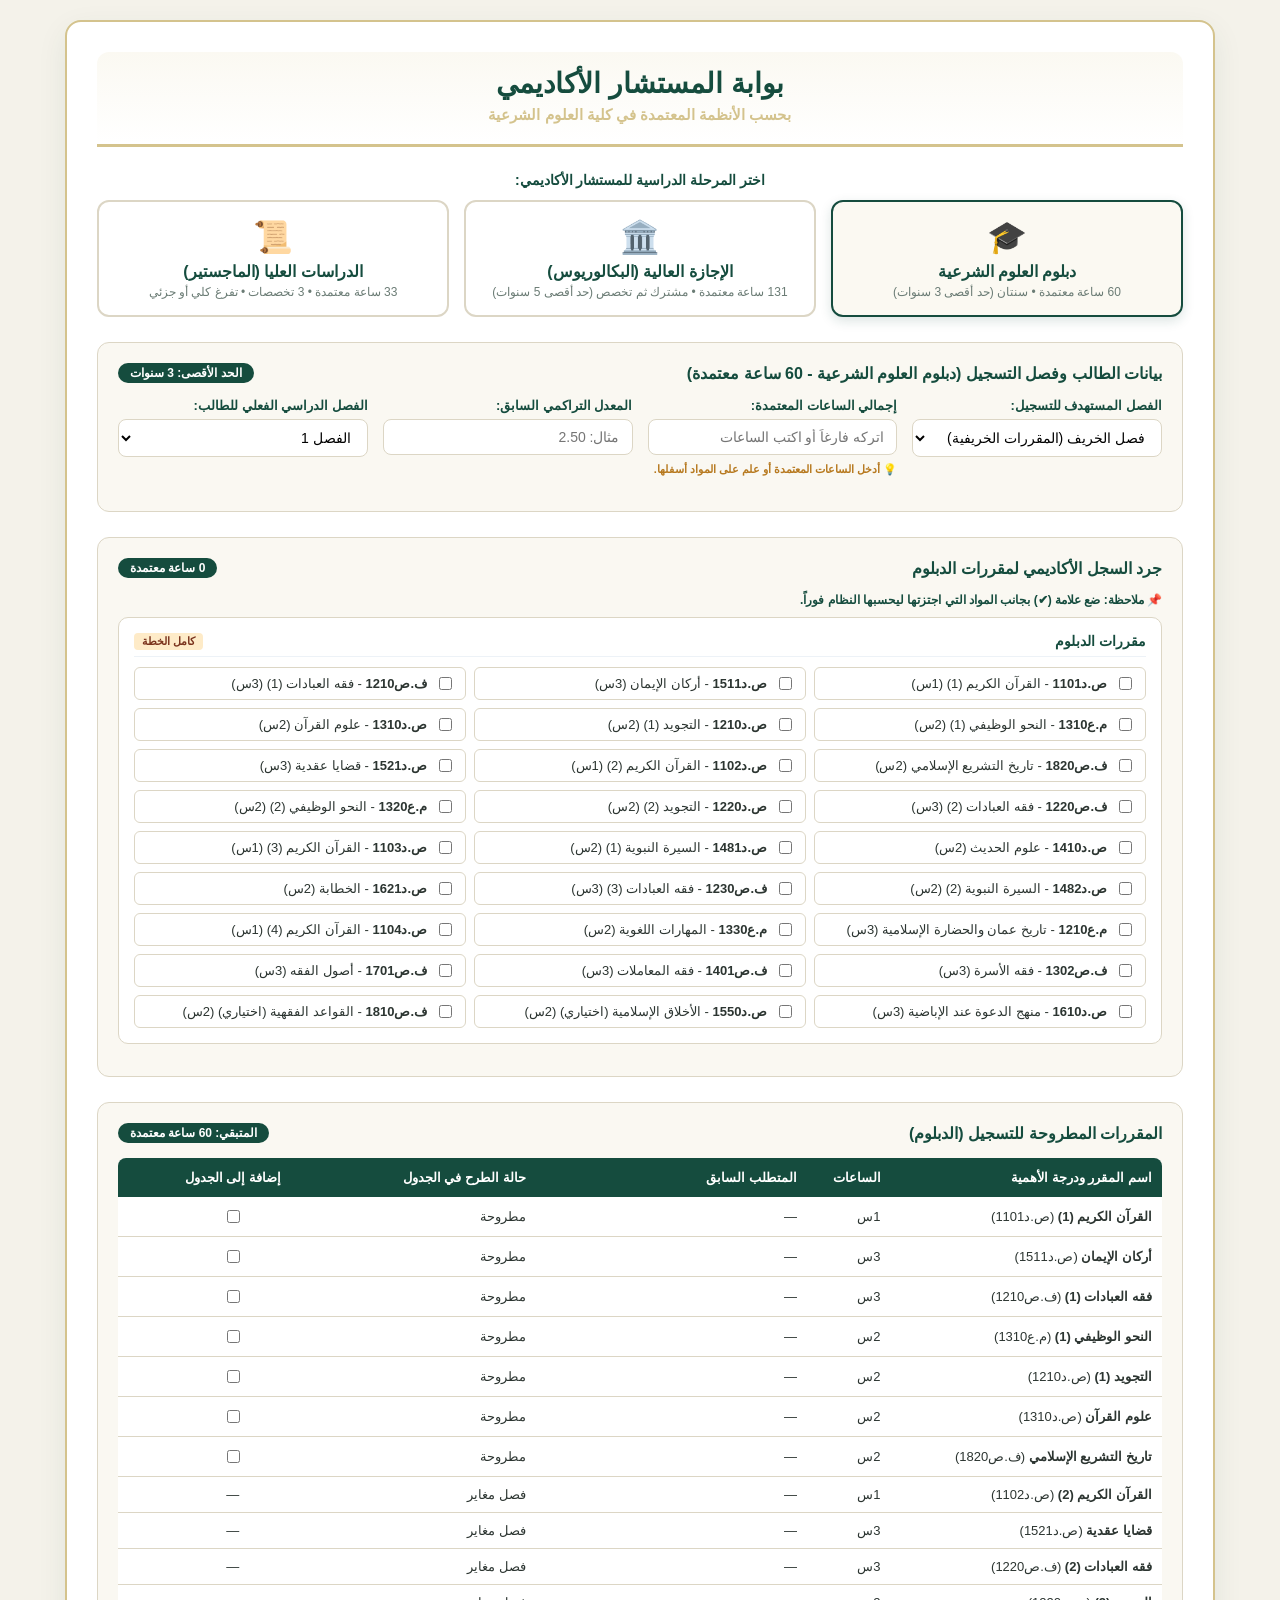
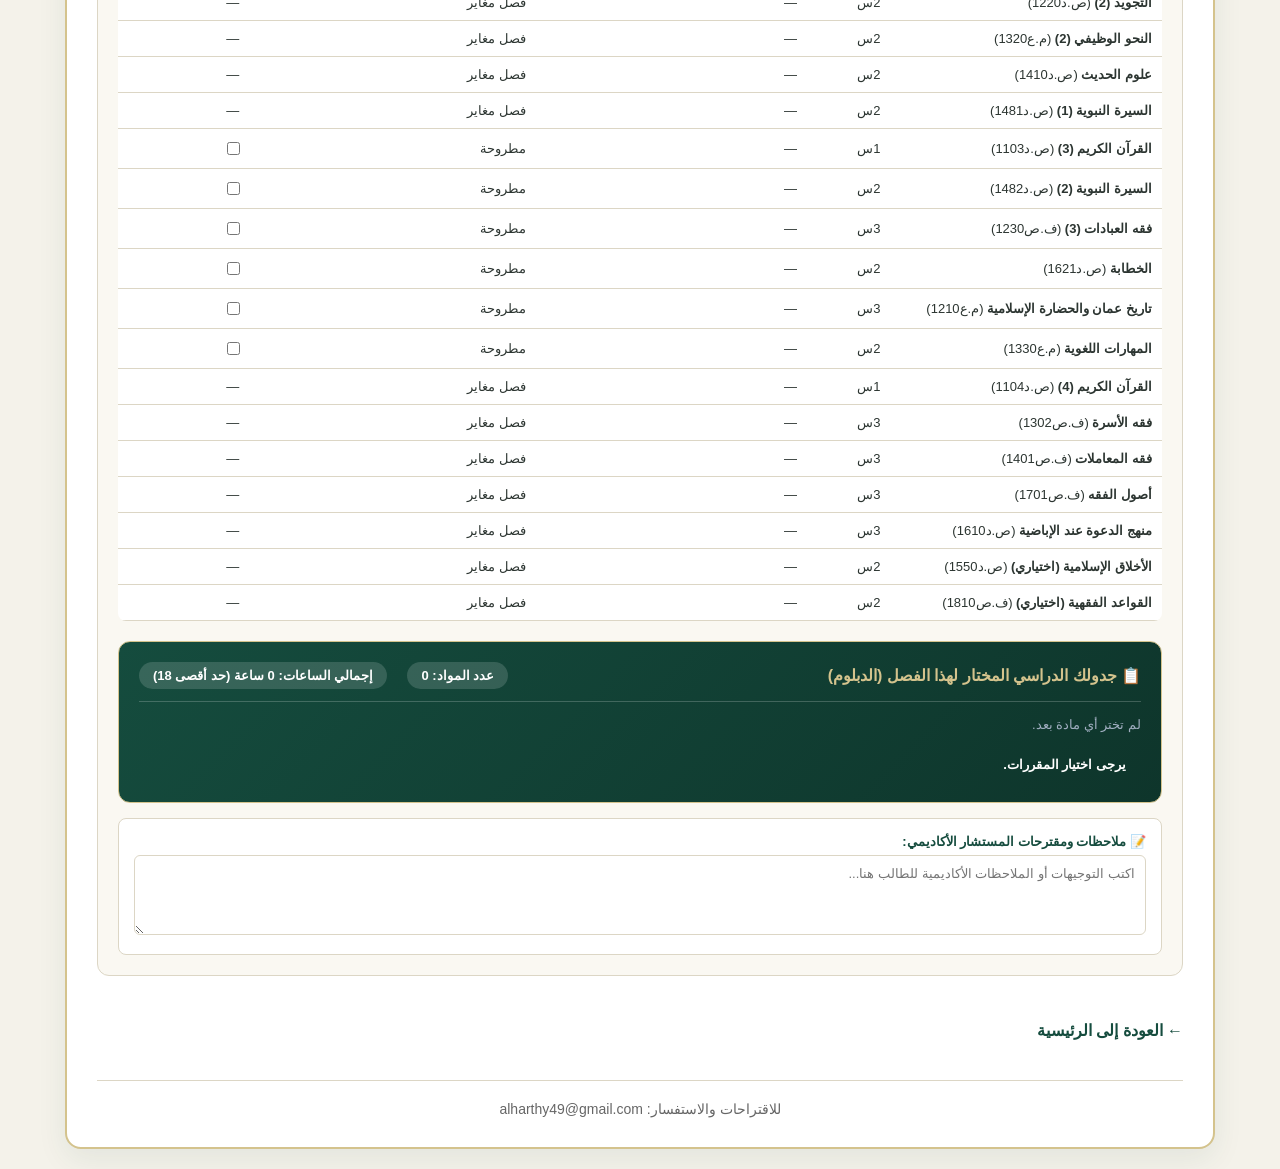
==== commit 0f494360: "Update index.html" ====
--- a/advisor/index.html
+++ b/advisor/index.html
@@ -85,7 +85,7 @@
     .grid-settings { display: grid; grid-template-columns: repeat(auto-fit, minmax(210px, 1fr)); gap: 15px; margin-bottom: 15px; }
     .form-group { display: flex; flex-direction: column; gap: 6px; }
     .form-group label { font-size: 13px; font-weight: bold; color: var(--primary); }
-    .form-group input, .form-group select { padding: 9px 12px; border-radius: 8px; border: 1px solid var(--border); font-size: 14px; outline: none; background: #fff; }
+    .form-group input, .form-group select, .form-group textarea { padding: 9px 12px; border-radius: 8px; border: 1px solid var(--border); font-size: 14px; outline: none; background: #fff; }
 
     .help-text { font-size: 11px; color: var(--warning); font-weight: bold; margin-top: 2px; }
 
@@ -128,6 +128,10 @@
     .verdict-low { background: var(--warning); color: #fff; }
     .verdict-high { background: var(--danger); color: #fff; }
 
+    .notes-section { margin-top: 15px; background: #fff; border: 1px solid var(--border); border-radius: 8px; padding: 15px; }
+    .notes-section label { display: block; font-size: 13px; font-weight: bold; color: var(--primary); margin-bottom: 6px; }
+    .notes-section textarea { width: 100%; height: 80px; padding: 10px; border-radius: 6px; border: 1px solid var(--border); font-size: 13px; resize: vertical; outline: none; }
+
     .back-link { display: inline-block; margin-top: 20px; color: var(--primary); text-decoration: none; font-weight: bold; }
     .back-link:hover { text-decoration: underline; }
 
@@ -217,7 +221,7 @@
       <div class="grid-settings">
         <div class="form-group">
           <label>الفصل المستهدف للتسجيل:</label>
-          <select id="dip-season" onchange="runDipAudit()">
+          <select id="dip-season" onchange="runDipAudit(false)">
             <option value="fall">فصل الخريف (المقررات الخريفية)</option>
             <option value="spring">فصل الربيع (المقررات الربيعية)</option>
             <option value="summer">فصل صيفي استثنائي</option>
@@ -230,11 +234,11 @@
         </div>
         <div class="form-group">
           <label>المعدل التراكمي السابق:</label>
-          <input type="number" id="dip-gpa" step="0.01" min="0" max="4" placeholder="مثال: 2.50" oninput="runDipAudit()">
+          <input type="number" id="dip-gpa" step="0.01" min="0" max="4" placeholder="مثال: 2.50" oninput="runDipAudit(false)">
         </div>
         <div class="form-group">
           <label>الفصل الدراسي الفعلي للطالب:</label>
-          <select id="dip-term-count" onchange="runDipAudit()">
+          <select id="dip-term-count" onchange="runDipAudit(false)">
             <option value="1">الفصل 1</option>
             <option value="2">الفصل 2</option>
             <option value="3">الفصل 3</option>
@@ -281,13 +285,17 @@
           <div class="basket-title">📋 جدولك الدراسي المختار لهذا الفصل (الدبلوم)</div>
           <div class="basket-stats">
             <div class="stat-pill">عدد المواد: <span id="dip-basket-count">0</span></div>
-            <div class="stat-pill">إجمالي الساعات: <span id="dip-basket-hours">0</span> ساعة</div>
+            <div class="stat-pill">إجمالي الساعات: <span id="dip-basket-hours">0</span> ساعة (حد أقصى 18)</div>
           </div>
         </div>
         <div class="basket-items-list" id="dip-basket-items">
           <span style="font-size:13px; color:#a0aec0;">لم تختر أي مادة بعد.</span>
         </div>
         <div class="basket-verdict" id="dip-basket-verdict">يرجى اختيار المقررات.</div>
+      </div>
+      <div class="notes-section">
+        <label>📝 ملاحظات ومقترحات المستشار الأكاديمي:</label>
+        <textarea id="dip-notes" placeholder="اكتب التوجيهات أو الملاحظات الأكاديمية للطالب هنا..."></textarea>
       </div>
       <div id="dip-solutions"></div>
     </div>
@@ -303,7 +311,7 @@
       <div class="grid-settings">
         <div class="form-group">
           <label>الفصل المستهدف للتسجيل:</label>
-          <select id="ba-season" onchange="runBAAudit()">
+          <select id="ba-season" onchange="runBAAudit(false)">
             <option value="fall">فصل الخريف (المقررات الخريفية)</option>
             <option value="spring">فصل الربيع (المقررات الربيعية)</option>
             <option value="summer">فصل صيفي استثنائي</option>
@@ -316,11 +324,11 @@
         </div>
         <div class="form-group">
           <label>المعدل التراكمي السابق:</label>
-          <input type="number" id="ba-gpa" step="0.01" min="0" max="4" placeholder="مثال: 2.80" oninput="runBAAudit()">
+          <input type="number" id="ba-gpa" step="0.01" min="0" max="4" placeholder="مثال: 2.80" oninput="runBAAudit(false)">
         </div>
         <div class="form-group">
           <label>الفصل الدراسي الفعلي للطالب:</label>
-          <select id="ba-term-count" onchange="runBAAudit()">
+          <select id="ba-term-count" onchange="runBAAudit(false)">
             <option value="1">الفصل 1</option>
             <option value="2">الفصل 2</option>
             <option value="3">الفصل 3</option>
@@ -371,13 +379,17 @@
           <div class="basket-title">📋 جدولك الدراسي المختار لهذا الفصل (البكالوريوس)</div>
           <div class="basket-stats">
             <div class="stat-pill">عدد المواد: <span id="ba-basket-count">0</span></div>
-            <div class="stat-pill">إجمالي الساعات: <span id="ba-basket-hours">0</span> ساعة</div>
+            <div class="stat-pill">إجمالي الساعات: <span id="ba-basket-hours">0</span> ساعة (حد أقصى 18)</div>
           </div>
         </div>
         <div class="basket-items-list" id="ba-basket-items">
           <span style="font-size:13px; color:#a0aec0;">لم تختر أي مادة بعد.</span>
         </div>
         <div class="basket-verdict" id="ba-basket-verdict">يرجى اختيار المقررات.</div>
+      </div>
+      <div class="notes-section">
+        <label>📝 ملاحظات ومقترحات المستشار الأكاديمي:</label>
+        <textarea id="ba-notes" placeholder="اكتب التوجيهات أو الملاحظات الأكاديمية للطالب هنا..."></textarea>
       </div>
       <div id="ba-solutions"></div>
     </div>
@@ -400,7 +412,7 @@
         </div>
         <div class="form-group">
           <label>الفصل المستهدف للتسجيل:</label>
-          <select id="ma-season" onchange="runMAAudit()">
+          <select id="ma-season" onchange="runMAAudit(false)">
             <option value="fall">فصل الخريف</option>
             <option value="spring">فصل الربيع</option>
           </select>
@@ -412,11 +424,11 @@
         </div>
         <div class="form-group">
           <label>المعدل التراكمي السابق:</label>
-          <input type="number" id="ma-gpa" step="0.01" min="0" max="4" placeholder="مثال: 3.50" oninput="runMAAudit()">
+          <input type="number" id="ma-gpa" step="0.01" min="0" max="4" placeholder="مثال: 3.50" oninput="runMAAudit(false)">
         </div>
         <div class="form-group">
           <label>الفصل الدراسي الحالي:</label>
-          <select id="ma-term-count" onchange="runMAAudit()"></select>
+          <select id="ma-term-count" onchange="runMAAudit(false)"></select>
         </div>
       </div>
 
@@ -475,6 +487,10 @@
         </div>
         <div class="basket-verdict" id="ma-basket-verdict">يرجى اختيار المقررات.</div>
       </div>
+      <div class="notes-section">
+        <label>📝 ملاحظات ومقترحات المستشار الأكاديمي:</label>
+        <textarea id="ma-notes" placeholder="اكتب التوجيهات أو الملاحظات الأكاديمية للطالب هنا..."></textarea>
+      </div>
       <div id="ma-solutions"></div>
     </div>
   </div>
@@ -611,14 +627,14 @@
 
     if (p === 'ba') selectBASubTrack(currentBATrack);
     else if (p === 'ma') selectMATrack(currentMATrack);
-    else runDipAudit();
+    else runDipAudit(false);
   }
 
   function selectBASubTrack(track) {
     currentBATrack = track;
     document.querySelectorAll('#ba-sub-nav-container .sub-card').forEach(c => c.classList.remove('active'));
     document.getElementById(`sub-ba-${track}`).classList.add('active');
-    runBAAudit();
+    runBAAudit(false);
   }
 
   function selectMATrack(track) {
@@ -626,7 +642,7 @@
     document.querySelectorAll('#ma-sub-nav-container .sub-card').forEach(c => c.classList.remove('active'));
     document.getElementById(`sub-ma-${track}`).classList.add('active');
     initMATermDropdown();
-    runMAAudit();
+    runMAAudit(false);
   }
 
   function initMATermDropdown() {
@@ -648,11 +664,12 @@
 
   function onMAEnrollmentChange() {
     initMATermDropdown();
-    runMAAudit();
+    runMAAudit(false);
   }
 
   function initMAInventory() {
     const container = document.getElementById('ma-inventory-container');
+    if (container.children.length > 0) return; // منع إعادة البناء إذا كانت موجودة للحفاظ على تفاعل الصناديق
     container.innerHTML = '';
     const terms = [
       { num: 1, title: 'مقررات الفصل الدراسي الأول - 12 ساعة معتمدة', cls: 'season-fall', text: 'فصل 1' },
@@ -705,16 +722,10 @@
   function handleMAToggle(id, val) {
     if (val) maPassed.add(id);
     else maPassed.delete(id);
-    runMAAudit(true);
+    runMAAudit(false);
   }
 
   function runMAAudit(updateInput = true) {
-    const enrollType = document.getElementById('ma-enrollment-type').value;
-    const season = document.getElementById('ma-season').value;
-    const gpaInput = document.getElementById('ma-gpa').value;
-    const gpa = gpaInput === '' ? 0 : parseFloat(gpaInput);
-    const termCount = parseInt(document.getElementById('ma-term-count').value);
-
     initMAInventory();
     maPassed.forEach(id => {
       const chk = document.getElementById(`chk-ma-${id}`);
@@ -738,6 +749,8 @@
 
     const gateThesis = document.getElementById('gate-thesis-status');
     const gateDefense = document.getElementById('gate-defense-status');
+    const gpaInput = document.getElementById('ma-gpa').value;
+    const gpa = gpaInput === '' ? 0 : parseFloat(gpaInput);
     
     if (passedTotal >= 12) {
       gateThesis.textContent = '✅ مؤهل لتسجيل الرسالة';
@@ -751,13 +764,14 @@
       gateDefense.textContent = '✅ مؤهل للمناقشة والتخرج';
       gateDefense.style.color = 'var(--success)';
     } else {
-      gateDefense.textContent = '⛔ غير مؤهل (تحتاج 24س ومعدل $\ge$ 3.00)';
+      gateDefense.textContent = '⛔ غير مؤهل (تحتاج 24س ومعدل ≥ 3.00)';
       gateDefense.style.color = 'var(--danger)';
     }
 
     let remaining = relevant.filter(c => !maPassed.has(c.id));
     remaining.sort((a, b) => a.priority - b.priority);
 
+    const season = document.getElementById('ma-season').value;
     const tbody = document.getElementById('ma-table-body');
     tbody.innerHTML = '';
     remaining.forEach(c => {
@@ -779,13 +793,28 @@
   }
 
   function toggleMABasket(id, val) {
+    const enrollType = document.getElementById('ma-enrollment-type').value;
+    const maxAllowed = (enrollType === 'full') ? 12 : 6;
+    
+    let currentTotal = 0;
+    maBasket.forEach(bId => {
+      const c = MASTER_PLAN.find(x => x.id === bId);
+      if (c) currentTotal += c.hours;
+    });
+
+    const targetCourse = MASTER_PLAN.find(x => x.id === id);
+    if (val && targetCourse && (currentTotal + targetCourse.hours > maxAllowed)) {
+      alert(`عذراً، لا يمكنك تجاوز الحد الأقصى للساعات المسموحة في نظام التفرغ (${maxAllowed} ساعات).`);
+      event.target.checked = false;
+      return;
+    }
+
     if (val) maBasket.add(id);
     else maBasket.delete(id);
     updateMABasketUI();
   }
 
   function updateMABasketUI() {
-    const enrollType = document.getElementById('ma-enrollment-type').value;
     const list = document.getElementById('ma-basket-items');
     const cCount = document.getElementById('ma-basket-count');
     const hCount = document.getElementById('ma-basket-hours');
@@ -807,6 +836,7 @@
     cCount.textContent = count;
     hCount.textContent = totalH;
 
+    const enrollType = document.getElementById('ma-enrollment-type').value;
     const maxAllowed = (enrollType === 'full') ? 12 : 6;
     if (totalH === 0) {
       verdict.className = 'basket-verdict';
@@ -823,6 +853,7 @@
 
   function initBAInventory() {
     const container = document.getElementById('ba-inventory-container');
+    if (container.children.length > 0) return;
     container.innerHTML = '';
     const terms = [
       { num: 1, title: 'الفصل 1 (مشترك - خريف) - 16 ساعة', cls: 'season-fall', text: 'مشترك' },
@@ -847,6 +878,7 @@
     const target = parseInt(val);
     if (isNaN(target)) { baPassed.clear(); runBAAudit(false); return; }
     baPassed.clear();
+    baBasket.clear();
     let acc = 0;
     BA_PLAN.forEach(c => {
       if (acc + c.hours <= target) { baPassed.add(c.id); acc += c.hours; }
@@ -860,7 +892,7 @@
 
   function handleBAToggle(id, val) {
     if (val) baPassed.add(id); else baPassed.delete(id);
-    runBAAudit(true);
+    runBAAudit(false);
   }
 
   function runBAAudit(updateInput = true) {
@@ -876,25 +908,66 @@
     document.getElementById('ba-remaining-badge').textContent = `المتبقي: ${131 - passed} ساعة معتمدة`;
 
     let remaining = BA_PLAN.filter(c => !baPassed.has(c.id));
+    const season = document.getElementById('ba-season').value;
     const tbody = document.getElementById('ba-table-body');
     tbody.innerHTML = '';
     remaining.forEach(c => {
+      const isOffered = (c.season === season);
+      const isChecked = baBasket.has(c.id);
       const tr = document.createElement('tr');
-      tr.innerHTML = `<td><strong>${c.name}</strong> (${c.code})</td><td>${c.hours}س</td><td>—</td><td>مطروحة</td><td style="text-align:center;"><input type="checkbox" onchange="toggleBABasket('${c.id}', this.checked)"></td>`;
+      tr.innerHTML = `
+        <td><strong>${c.name}</strong> (${c.code})</td>
+        <td>${c.hours}س</td>
+        <td>—</td>
+        <td>${isOffered ? 'مطروحة' : 'فصل مغاير'}</td>
+        <td style="text-align:center;">
+          ${isOffered ? `<input type="checkbox" ${isChecked ? 'checked' : ''} onchange="toggleBABasket('${c.id}', this.checked)">` : '—'}
+        </td>`;
       tbody.appendChild(tr);
     });
   }
 
   function toggleBABasket(id, val) {
+    const maxAllowed = 18; // الحد الأقصى القياسي للساعات الفصلية
+    let currentTotal = 0;
+    baBasket.forEach(bId => {
+      const c = BA_PLAN.find(x => x.id === bId);
+      if (c) currentTotal += c.hours;
+    });
+
+    const targetCourse = BA_PLAN.find(x => x.id === id);
+    if (val && targetCourse && (currentTotal + targetCourse.hours > maxAllowed)) {
+      alert(`عذراً، الحد الأقصى للساعات المسموحة في الفصل هو ${maxAllowed} ساعات.`);
+      event.target.checked = false;
+      return;
+    }
+
     if (val) baBasket.add(id); else baBasket.delete(id);
     let total = 0;
     baBasket.forEach(id => { const c = BA_PLAN.find(x => x.id === id); if (c) total += c.hours; });
     document.getElementById('ba-basket-count').textContent = baBasket.size;
     document.getElementById('ba-basket-hours').textContent = total;
+
+    const list = document.getElementById('ba-basket-items');
+    list.innerHTML = '';
+    if (baBasket.size === 0) {
+      list.innerHTML = '<span style="font-size:13px; color:#a0aec0;">لم تختر أي مادة بعد.</span>';
+    } else {
+      baBasket.forEach(id => {
+        const c = BA_PLAN.find(x => x.id === id);
+        if (c) {
+          const chip = document.createElement('div');
+          chip.className = 'basket-chip';
+          chip.innerHTML = `<span>${c.name} (${c.hours}س)</span><span class="chip-remove" onclick="baBasket.delete('${c.id}'); runBAAudit(false);">×</span>`;
+          list.appendChild(chip);
+        }
+      });
+    }
   }
 
   function initDipInventory() {
     const container = document.getElementById('dip-inventory-container');
+    if (container.children.length > 0) return;
     container.innerHTML = '';
     const block = document.createElement('div');
     block.className = 'term-block';
@@ -910,6 +983,7 @@
     const target = parseInt(val);
     if (isNaN(target)) { dipPassed.clear(); runDipAudit(false); return; }
     dipPassed.clear();
+    dipBasket.clear();
     let acc = 0;
     DIP_PLAN.forEach(c => {
       if (acc + c.hours <= target) { dipPassed.add(c.id); acc += c.hours; }
@@ -923,7 +997,7 @@
 
   function handleDipToggle(id, val) {
     if (val) dipPassed.add(id); else dipPassed.delete(id);
-    runDipAudit(true);
+    runDipAudit(false);
   }
 
   function runDipAudit(updateInput = true) {
@@ -939,21 +1013,61 @@
     document.getElementById('dip-remaining-badge').textContent = `المتبقي: ${60 - passed} ساعة معتمدة`;
 
     let remaining = DIP_PLAN.filter(c => !dipPassed.has(c.id));
+    const season = document.getElementById('dip-season').value;
     const tbody = document.getElementById('dip-table-body');
     tbody.innerHTML = '';
     remaining.forEach(c => {
+      const isOffered = (c.season === season);
+      const isChecked = dipBasket.has(c.id);
       const tr = document.createElement('tr');
-      tr.innerHTML = `<td><strong>${c.name}</strong> (${c.code})</td><td>${c.hours}س</td><td>—</td><td>مطروحة</td><td style="text-align:center;"><input type="checkbox" onchange="toggleDipBasket('${c.id}', this.checked)"></td>`;
+      tr.innerHTML = `
+        <td><strong>${c.name}</strong> (${c.code})</td>
+        <td>${c.hours}س</td>
+        <td>—</td>
+        <td>${isOffered ? 'مطروحة' : 'فصل مغاير'}</td>
+        <td style="text-align:center;">
+          ${isOffered ? `<input type="checkbox" ${isChecked ? 'checked' : ''} onchange="toggleDipBasket('${c.id}', this.checked)">` : '—'}
+        </td>`;
       tbody.appendChild(tr);
     });
   }
 
   function toggleDipBasket(id, val) {
+    const maxAllowed = 18; // الحد الأقصى القياسي للساعات الفصلية
+    let currentTotal = 0;
+    dipBasket.forEach(bId => {
+      const c = DIP_PLAN.find(x => x.id === bId);
+      if (c) currentTotal += c.hours;
+    });
+
+    const targetCourse = DIP_PLAN.find(x => x.id === id);
+    if (val && targetCourse && (currentTotal + targetCourse.hours > maxAllowed)) {
+      alert(`عذراً، الحد الأقصى للساعات المسموحة في الفصل هو ${maxAllowed} ساعات.`);
+      event.target.checked = false;
+      return;
+    }
+
     if (val) dipBasket.add(id); else dipBasket.delete(id);
     let total = 0;
     dipBasket.forEach(id => { const c = DIP_PLAN.find(x => x.id === id); if (c) total += c.hours; });
     document.getElementById('dip-basket-count').textContent = dipBasket.size;
     document.getElementById('dip-basket-hours').textContent = total;
+
+    const list = document.getElementById('dip-basket-items');
+    list.innerHTML = '';
+    if (dipBasket.size === 0) {
+      list.innerHTML = '<span style="font-size:13px; color:#a0aec0;">لم تختر أي مادة بعد.</span>';
+    } else {
+      dipBasket.forEach(id => {
+        const c = DIP_PLAN.find(x => x.id === id);
+        if (c) {
+          const chip = document.createElement('div');
+          chip.className = 'basket-chip';
+          chip.innerHTML = `<span>${c.name} (${c.hours}س)</span><span class="chip-remove" onclick="dipBasket.delete('${c.id}'); runDipAudit(false);">×</span>`;
+          list.appendChild(chip);
+        }
+      });
+    }
   }
 
   window.onload = () => {
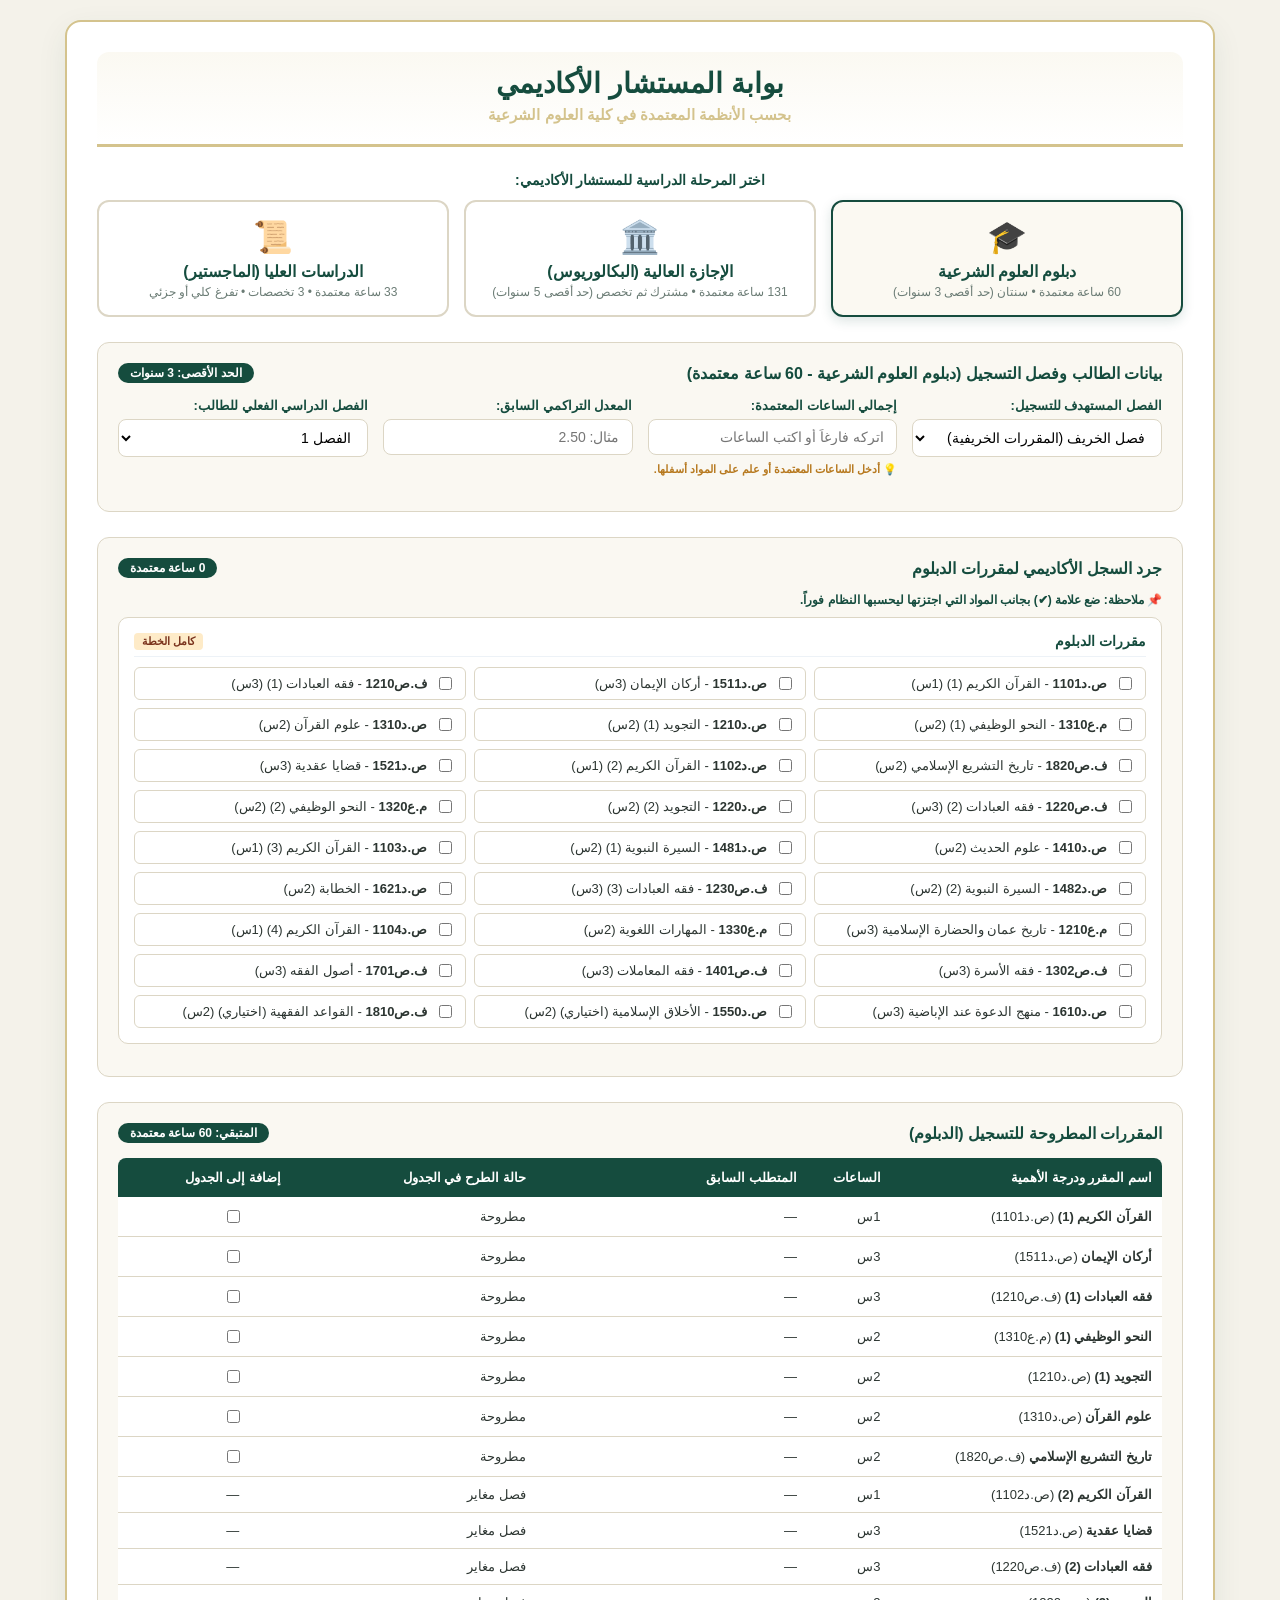
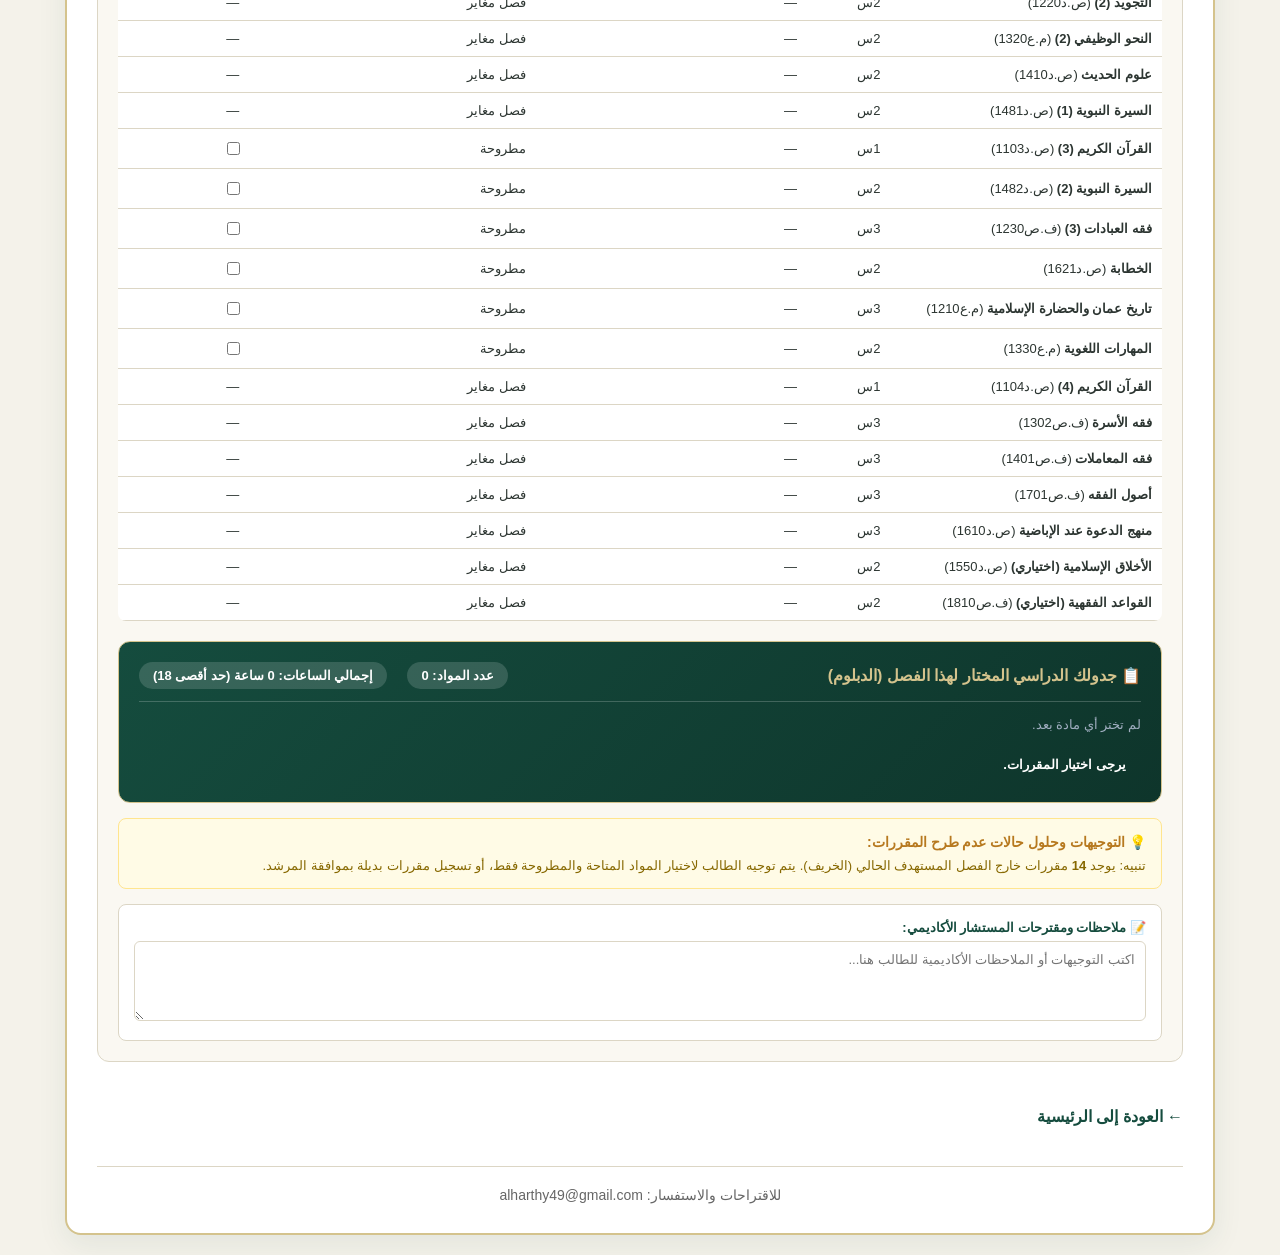
==== commit 335ad054: "Update index.html" ====
--- a/advisor/index.html
+++ b/advisor/index.html
@@ -128,6 +128,17 @@
     .verdict-low { background: var(--warning); color: #fff; }
     .verdict-high { background: var(--danger); color: #fff; }
 
+    .solutions-box {
+      margin-top: 15px;
+      background: #fffbe6;
+      border: 1px solid #ffe58f;
+      border-radius: 8px;
+      padding: 15px;
+      font-size: 13px;
+      color: #876800;
+    }
+    .solutions-box h4 { margin: 0 0 8px 0; font-size: 14px; color: #b7791f; display: flex; align-items: center; gap: 6px; }
+
     .notes-section { margin-top: 15px; background: #fff; border: 1px solid var(--border); border-radius: 8px; padding: 15px; }
     .notes-section label { display: block; font-size: 13px; font-weight: bold; color: var(--primary); margin-bottom: 6px; }
     .notes-section textarea { width: 100%; height: 80px; padding: 10px; border-radius: 6px; border: 1px solid var(--border); font-size: 13px; resize: vertical; outline: none; }
@@ -293,11 +304,14 @@
         </div>
         <div class="basket-verdict" id="dip-basket-verdict">يرجى اختيار المقررات.</div>
       </div>
+      <div class="solutions-box" id="dip-solutions-box">
+        <h4>💡 التوجيهات وحلول حالات عدم طرح المقررات:</h4>
+        <div id="dip-solutions-text">إذا تعذر طرح بعض المقررات لظروف الجدول أو عدم اكتمال النصاب، يرجى الاستبدال بمقررات اختيارية متاحة أو التواصل مع لجنة الشؤون الأكاديمية لاستثناء تسجيل متطلب بديل.</div>
+      </div>
       <div class="notes-section">
         <label>📝 ملاحظات ومقترحات المستشار الأكاديمي:</label>
         <textarea id="dip-notes" placeholder="اكتب التوجيهات أو الملاحظات الأكاديمية للطالب هنا..."></textarea>
       </div>
-      <div id="dip-solutions"></div>
     </div>
   </div>
 
@@ -387,11 +401,14 @@
         </div>
         <div class="basket-verdict" id="ba-basket-verdict">يرجى اختيار المقررات.</div>
       </div>
+      <div class="solutions-box" id="ba-solutions-box">
+        <h4>💡 التوجيهات وحلول حالات عدم طرح المقررات:</h4>
+        <div id="ba-solutions-text">عند تعذر تسجيل مادة بسبب اختلاف الفصل أو تعارض المواعيد، يُنصح بالتركيز على استكمال متطلبات المتطلبات السابقة أو تسجيل مواد حرة واختيارية بديلة ضمن الخطة معتمدة.</div>
+      </div>
       <div class="notes-section">
         <label>📝 ملاحظات ومقترحات المستشار الأكاديمي:</label>
         <textarea id="ba-notes" placeholder="اكتب التوجيهات أو الملاحظات الأكاديمية للطالب هنا..."></textarea>
       </div>
-      <div id="ba-solutions"></div>
     </div>
   </div>
 
@@ -487,11 +504,14 @@
         </div>
         <div class="basket-verdict" id="ma-basket-verdict">يرجى اختيار المقررات.</div>
       </div>
+      <div class="solutions-box" id="ma-solutions-box">
+        <h4>💡 التوجيهات وحلول حالات عدم طرح المقررات:</h4>
+        <div id="ma-solutions-text">في حال عدم طرح مقررات تخصصية معينة في الفصل الحالي، يتم التنسيق مع لجنة الدراسات العليا لتسجيل مواد بديلة من قائمة المقررات الاختيارية المتاحة بالبرنامج.</div>
+      </div>
       <div class="notes-section">
         <label>📝 ملاحظات ومقترحات المستشار الأكاديمي:</label>
         <textarea id="ma-notes" placeholder="اكتب التوجيهات أو الملاحظات الأكاديمية للطالب هنا..."></textarea>
       </div>
-      <div id="ma-solutions"></div>
     </div>
   </div>
 
@@ -669,7 +689,7 @@
 
   function initMAInventory() {
     const container = document.getElementById('ma-inventory-container');
-    if (container.children.length > 0) return; // منع إعادة البناء إذا كانت موجودة للحفاظ على تفاعل الصناديق
+    if (container.children.length > 0) return;
     container.innerHTML = '';
     const terms = [
       { num: 1, title: 'مقررات الفصل الدراسي الأول - 12 ساعة معتمدة', cls: 'season-fall', text: 'فصل 1' },
@@ -774,8 +794,11 @@
     const season = document.getElementById('ma-season').value;
     const tbody = document.getElementById('ma-table-body');
     tbody.innerHTML = '';
+    
+    let unofferedCount = 0;
     remaining.forEach(c => {
       const isOffered = (c.season === season);
+      if (!isOffered) unofferedCount++;
       const isChecked = maBasket.has(c.id);
       const tr = document.createElement('tr');
       tr.innerHTML = `
@@ -789,6 +812,16 @@
       `;
       tbody.appendChild(tr);
     });
+
+    const solBox = document.getElementById('ma-solutions-box');
+    const solText = document.getElementById('ma-solutions-text');
+    if (unofferedCount > 0) {
+      solBox.style.display = 'block';
+      solText.innerHTML = `تنبيه: يوجد <strong>${unofferedCount}</strong> مقررات غير مطروحة في الفصل الحالي (${season === 'fall' ? 'الخريف' : 'الربيع'}). في حال تعذر تسجيلها، يمكن استبدالها بمقررات اختيارية متاحة أو بالتنسيق مع لجنة الدراسات العليا لتسجيل بديل مكافئ.`;
+    } else {
+      solBox.style.display = 'none';
+    }
+
     updateMABasketUI();
   }
 
@@ -911,8 +944,11 @@
     const season = document.getElementById('ba-season').value;
     const tbody = document.getElementById('ba-table-body');
     tbody.innerHTML = '';
+    
+    let unofferedCount = 0;
     remaining.forEach(c => {
       const isOffered = (c.season === season);
+      if (!isOffered) unofferedCount++;
       const isChecked = baBasket.has(c.id);
       const tr = document.createElement('tr');
       tr.innerHTML = `
@@ -925,10 +961,20 @@
         </td>`;
       tbody.appendChild(tr);
     });
+
+    const solBox = document.getElementById('ba-solutions-box');
+    const solText = document.getElementById('ba-solutions-text');
+    if (unofferedCount > 0) {
+      solBox.style.display = 'block';
+      solText.innerHTML = `تنبيه: هناك <strong>${unofferedCount}</strong> مقررات تتطلب فصلاً دراسياً مغايراً للفصل المستهدف (${season === 'fall' ? 'الخريف' : 'الربيع'}). في حال تعذر تسجيل مادة بسبب ذلك، يتم التواصل مع المرشد الأكاديمي لاستثناء تسجيل مادة بديلة تعويضية.`;
+    } else {
+      solBox.style.display = 'none';
+    }
+    updateBABasketUI();
   }
 
   function toggleBABasket(id, val) {
-    const maxAllowed = 18; // الحد الأقصى القياسي للساعات الفصلية
+    const maxAllowed = 18;
     let currentTotal = 0;
     baBasket.forEach(bId => {
       const c = BA_PLAN.find(x => x.id === bId);
@@ -943,6 +989,10 @@
     }
 
     if (val) baBasket.add(id); else baBasket.delete(id);
+    updateBABasketUI();
+  }
+
+  function updateBABasketUI() {
     let total = 0;
     baBasket.forEach(id => { const c = BA_PLAN.find(x => x.id === id); if (c) total += c.hours; });
     document.getElementById('ba-basket-count').textContent = baBasket.size;
@@ -1016,8 +1066,11 @@
     const season = document.getElementById('dip-season').value;
     const tbody = document.getElementById('dip-table-body');
     tbody.innerHTML = '';
+    
+    let unofferedCount = 0;
     remaining.forEach(c => {
       const isOffered = (c.season === season);
+      if (!isOffered) unofferedCount++;
       const isChecked = dipBasket.has(c.id);
       const tr = document.createElement('tr');
       tr.innerHTML = `
@@ -1030,10 +1083,20 @@
         </td>`;
       tbody.appendChild(tr);
     });
+
+    const solBox = document.getElementById('dip-solutions-box');
+    const solText = document.getElementById('dip-solutions-text');
+    if (unofferedCount > 0) {
+      solBox.style.display = 'block';
+      solText.innerHTML = `تنبيه: يوجد <strong>${unofferedCount}</strong> مقررات خارج الفصل المستهدف الحالي (${season === 'fall' ? 'الخريف' : 'الربيع'}). يتم توجيه الطالب لاختيار المواد المتاحة والمطروحة فقط، أو تسجيل مقررات بديلة بموافقة المرشد.`;
+    } else {
+      solBox.style.display = 'none';
+    }
+    updateDipBasketUI();
   }
 
   function toggleDipBasket(id, val) {
-    const maxAllowed = 18; // الحد الأقصى القياسي للساعات الفصلية
+    const maxAllowed = 18;
     let currentTotal = 0;
     dipBasket.forEach(bId => {
       const c = DIP_PLAN.find(x => x.id === bId);
@@ -1048,6 +1111,10 @@
     }
 
     if (val) dipBasket.add(id); else dipBasket.delete(id);
+    updateDipBasketUI();
+  }
+
+  function updateDipBasketUI() {
     let total = 0;
     dipBasket.forEach(id => { const c = DIP_PLAN.find(x => x.id === id); if (c) total += c.hours; });
     document.getElementById('dip-basket-count').textContent = dipBasket.size;
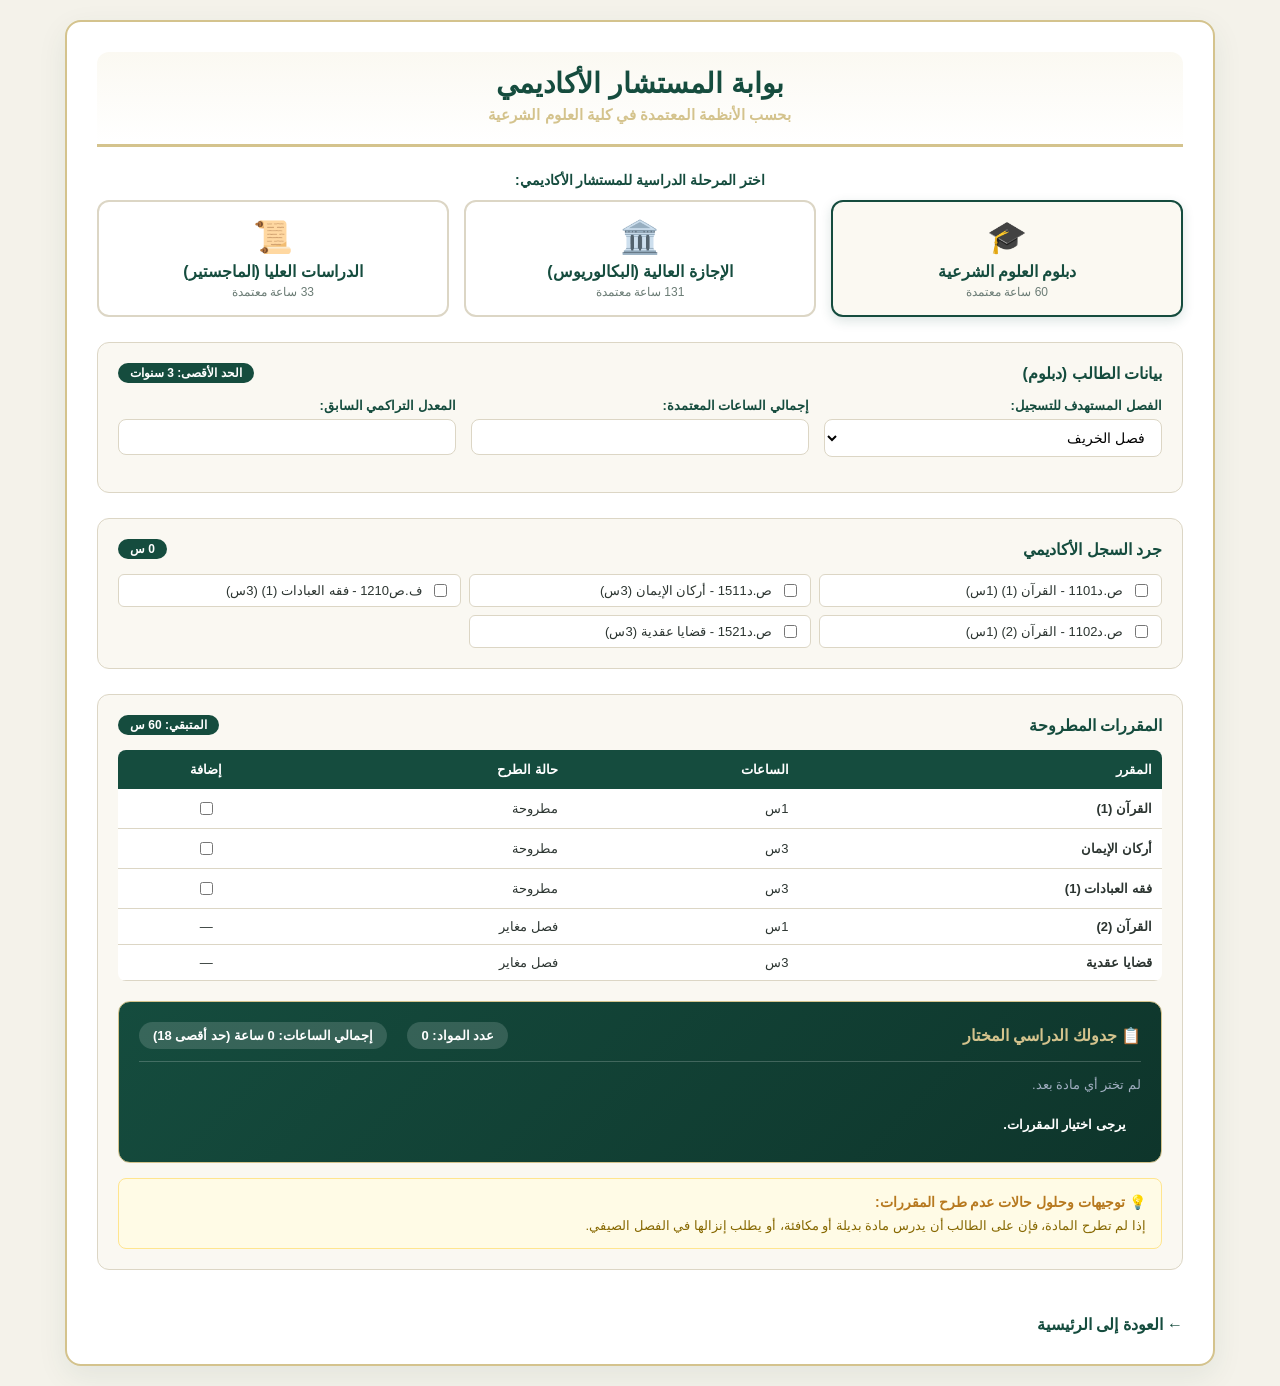
==== commit 32dec927: "Update index.html" ====
--- a/advisor/index.html
+++ b/advisor/index.html
@@ -6,115 +6,49 @@
   <title>بوابة المستشار الأكاديمي - منهج الطالبين</title>
   <style>
     :root {
-      --primary: #154c3e;
-      --primary-dark: #0e352b;
-      --accent: #d4c38d;
-      --accent-light: #fbf9f2;
-      --bg: #f4f2ea;
-      --card-bg: #ffffff;
-      --border: #dcd6c5;
-      --text: #2c3531;
-      --text-muted: #6b7c75;
-      --success: #276749;
-      --success-bg: #c6f6d5;
-      --warning: #b7791f;
-      --warning-bg: #feebc8;
-      --danger: #9b2c2c;
-      --danger-bg: #fed7d7;
+      --primary: #154c3e; --primary-dark: #0e352b; --accent: #d4c38d; --accent-light: #fbf9f2;
+      --bg: #f4f2ea; --card-bg: #ffffff; --border: #dcd6c5; --text: #2c3531;
+      --text-muted: #6b7c75; --success: #276749; --warning: #b7791f; --danger: #9b2c2c;
     }
-
     * { box-sizing: border-box; font-family: 'Segoe UI', Tahoma, Geneva, Verdana, sans-serif; }
     body { background-color: var(--bg); color: var(--text); margin: 0; padding: 20px; display: flex; flex-direction: column; min-height: 90vh; }
     .container { width: 100%; max-width: 1150px; background: var(--card-bg); border-radius: 16px; box-shadow: 0 10px 30px rgba(21,76,62,0.08); padding: 30px; border: 2px solid var(--accent); margin: auto; }
-
     .portal-header { text-align: center; border-bottom: 3px solid var(--accent); padding-bottom: 20px; margin-bottom: 25px; background: linear-gradient(to bottom, var(--accent-light), #fff); border-radius: 12px 12px 0 0; padding-top: 15px; }
     .portal-header h1 { color: var(--primary); margin: 0 0 6px 0; font-size: 28px; font-weight: 700; }
     .portal-header p { color: var(--accent); margin: 0; font-size: 15px; font-weight: bold; }
-
     .nav-title-bar { font-size: 14px; font-weight: bold; color: var(--primary); margin-bottom: 12px; text-align: center; }
     .program-nav { display: grid; grid-template-columns: repeat(3, 1fr); gap: 15px; margin-bottom: 25px; }
-    .nav-card {
-      border: 2px solid var(--border);
-      border-radius: 12px;
-      padding: 16px;
-      text-align: center;
-      cursor: pointer;
-      background: #fff;
-      transition: all 0.25s ease;
-    }
-    .nav-card:hover { border-color: var(--primary); transform: translateY(-2px); }
+    .nav-card { border: 2px solid var(--border); border-radius: 12px; padding: 16px; text-align: center; cursor: pointer; background: #fff; transition: all 0.25s ease; }
     .nav-card.active { border-color: var(--primary); background: var(--accent-light); box-shadow: 0 4px 12px rgba(21,76,62,0.15); }
     .nav-icon { font-size: 32px; margin-bottom: 6px; }
     .nav-title { font-size: 16px; font-weight: bold; color: var(--primary); }
     .nav-desc { font-size: 12px; color: var(--text-muted); margin-top: 4px; }
-
-    .sub-nav-container {
-      background: var(--accent-light);
-      border: 2px dashed var(--accent);
-      border-radius: 12px;
-      padding: 16px;
-      margin-bottom: 25px;
-      display: none;
-      animation: fadeIn 0.3s ease;
-    }
+    .sub-nav-container { background: var(--accent-light); border: 2px dashed var(--accent); border-radius: 12px; padding: 16px; margin-bottom: 25px; display: none; }
     .sub-title-text { font-size: 13px; font-weight: bold; color: var(--primary); margin-bottom: 10px; text-align: center; }
     .sub-nav-grid { display: grid; grid-template-columns: repeat(3, 1fr); gap: 12px; }
-    .sub-card {
-      border: 1px solid var(--border);
-      border-radius: 10px;
-      padding: 12px;
-      text-align: center;
-      cursor: pointer;
-      background: #fff;
-      transition: all 0.2s;
-    }
-    .sub-card:hover { border-color: var(--primary); }
-    .sub-card.active { border-color: var(--primary); background: var(--primary); color: #fff; font-weight: bold; border-width: 2px; }
+    .sub-card { border: 1px solid var(--border); border-radius: 10px; padding: 12px; text-align: center; cursor: pointer; background: #fff; }
+    .sub-card.active { border-color: var(--primary); background: var(--primary); color: #fff; font-weight: bold; }
     .sub-card.active .sub-card-title { color: #fff; }
     .sub-card-icon { font-size: 22px; margin-bottom: 4px; }
     .sub-card-title { font-size: 14px; color: var(--primary); }
-
     .view-panel { display: none; }
     .view-panel.active { display: block; animation: fadeIn 0.3s ease; }
     @keyframes fadeIn { from { opacity: 0; transform: translateY(6px); } to { opacity: 1; transform: translateY(0); } }
-
     .step-box { background: #faf8f2; border: 1px solid var(--border); border-radius: 12px; padding: 20px; margin-bottom: 25px; }
     .step-title { font-size: 16px; font-weight: bold; color: var(--primary); margin-bottom: 15px; display: flex; align-items: center; justify-content: space-between; }
     .step-badge { background: var(--primary); color: #fff; border-radius: 20px; padding: 3px 12px; font-size: 12px; }
-
     .grid-settings { display: grid; grid-template-columns: repeat(auto-fit, minmax(210px, 1fr)); gap: 15px; margin-bottom: 15px; }
     .form-group { display: flex; flex-direction: column; gap: 6px; }
     .form-group label { font-size: 13px; font-weight: bold; color: var(--primary); }
     .form-group input, .form-group select, .form-group textarea { padding: 9px 12px; border-radius: 8px; border: 1px solid var(--border); font-size: 14px; outline: none; background: #fff; }
-
     .help-text { font-size: 11px; color: var(--warning); font-weight: bold; margin-top: 2px; }
-
-    .master-gates-grid { display: grid; grid-template-columns: repeat(auto-fit, minmax(240px, 1fr)); gap: 12px; margin-bottom: 15px; }
-    .gate-box { padding: 12px 15px; border-radius: 8px; border: 1px solid var(--border); background: #fff; display: flex; flex-direction: column; gap: 4px; }
-    .gate-title { font-size: 12px; font-weight: bold; color: var(--text-muted); }
-    .gate-status { font-size: 14px; font-weight: bold; }
-
     .term-block { background: #fff; border: 1px solid var(--border); border-radius: 10px; padding: 15px; margin-bottom: 12px; }
-    .term-block-header { font-size: 14px; font-weight: bold; color: var(--primary); margin-bottom: 10px; display: flex; justify-content: space-between; border-bottom: 1px solid #edf2f7; padding-bottom: 6px; }
-    .term-badge-season { font-size: 11px; padding: 2px 8px; border-radius: 4px; font-weight: bold; }
-    .season-fall { background: #feebc8; color: #7b341e; }
-    .season-spring { background: #c6f6d5; color: #22543d; }
-
     .term-courses-grid { display: grid; grid-template-columns: repeat(auto-fill, minmax(280px, 1fr)); gap: 8px; }
     .inv-item { display: flex; align-items: center; gap: 8px; padding: 6px 10px; border-radius: 6px; background: #fff; border: 1px solid var(--border); font-size: 13px; }
-
     .table-responsive { width: 100%; border-collapse: collapse; margin-top: 10px; background: #fff; border-radius: 8px; overflow: hidden; }
     .table-responsive th { background: var(--primary); color: #fff; padding: 12px 10px; font-size: 13px; text-align: right; }
     .table-responsive td { padding: 10px; border-bottom: 1px solid var(--border); font-size: 13px; vertical-align: middle; }
-
-    .schedule-basket {
-      background: linear-gradient(135deg, var(--primary) 0%, var(--primary-dark) 100%);
-      color: #fff;
-      border-radius: 12px;
-      padding: 20px;
-      margin-top: 20px;
-      border: 1px solid var(--accent);
-    }
+    .schedule-basket { background: linear-gradient(135deg, var(--primary) 0%, var(--primary-dark) 100%); color: #fff; border-radius: 12px; padding: 20px; margin-top: 20px; border: 1px solid var(--accent); }
     .basket-header { display: flex; justify-content: space-between; align-items: center; border-bottom: 1px solid rgba(255,255,255,0.2); padding-bottom: 12px; margin-bottom: 15px; }
     .basket-title { font-size: 16px; font-weight: bold; color: var(--accent); }
     .basket-stats { display: flex; gap: 20px; }
@@ -122,38 +56,14 @@
     .basket-items-list { display: flex; flex-wrap: wrap; gap: 8px; margin-bottom: 15px; }
     .basket-chip { background: #fff; color: var(--primary); padding: 6px 12px; border-radius: 8px; font-size: 12px; font-weight: bold; display: flex; align-items: center; gap: 8px; }
     .chip-remove { cursor: pointer; color: var(--danger); font-size: 14px; font-weight: bold; }
-
     .basket-verdict { padding: 10px 15px; border-radius: 8px; font-size: 13px; font-weight: bold; }
-    .verdict-ok { background: var(--success); color: #fff; }
-    .verdict-low { background: var(--warning); color: #fff; }
-    .verdict-high { background: var(--danger); color: #fff; }
-
-    .solutions-box {
-      margin-top: 15px;
-      background: #fffbe6;
-      border: 1px solid #ffe58f;
-      border-radius: 8px;
-      padding: 15px;
-      font-size: 13px;
-      color: #876800;
-    }
+    .solutions-box { margin-top: 15px; background: #fffbe6; border: 1px solid #ffe58f; border-radius: 8px; padding: 15px; font-size: 13px; color: #876800; display: none; }
     .solutions-box h4 { margin: 0 0 8px 0; font-size: 14px; color: #b7791f; display: flex; align-items: center; gap: 6px; }
-
     .notes-section { margin-top: 15px; background: #fff; border: 1px solid var(--border); border-radius: 8px; padding: 15px; }
     .notes-section label { display: block; font-size: 13px; font-weight: bold; color: var(--primary); margin-bottom: 6px; }
     .notes-section textarea { width: 100%; height: 80px; padding: 10px; border-radius: 6px; border: 1px solid var(--border); font-size: 13px; resize: vertical; outline: none; }
-
     .back-link { display: inline-block; margin-top: 20px; color: var(--primary); text-decoration: none; font-weight: bold; }
-    .back-link:hover { text-decoration: underline; }
-
     footer { margin-top: 40px; font-size: 14px; color: #666; text-align: center; border-top: 1px solid var(--border); padding-top: 20px; }
-    footer a { color: var(--primary); text-decoration: none; font-weight: bold; }
-    footer a:hover { text-decoration: underline; }
-
-    @media (max-width: 768px) {
-      .program-nav { grid-template-columns: 1fr; }
-      .sub-nav-grid { grid-template-columns: 1fr; }
-    }
   </style>
 </head>
 <body>
@@ -167,19 +77,13 @@
   <div class="nav-title-bar">اختر المرحلة الدراسية للمستشار الأكاديمي:</div>
   <div class="program-nav">
     <div class="nav-card active" id="nav-dip" onclick="selectMainProgram('dip')">
-      <div class="nav-icon">🎓</div>
-      <div class="nav-title">دبلوم العلوم الشرعية</div>
-      <div class="nav-desc">60 ساعة معتمدة • سنتان (حد أقصى 3 سنوات)</div>
+      <div class="nav-icon">🎓</div><div class="nav-title">دبلوم العلوم الشرعية</div><div class="nav-desc">60 ساعة معتمدة</div>
     </div>
     <div class="nav-card" id="nav-ba" onclick="selectMainProgram('ba')">
-      <div class="nav-icon">🏛️</div>
-      <div class="nav-title">الإجازة العالية (البكالوريوس)</div>
-      <div class="nav-desc">131 ساعة معتمدة • مشترك ثم تخصص (حد أقصى 5 سنوات)</div>
+      <div class="nav-icon">🏛️</div><div class="nav-title">الإجازة العالية (البكالوريوس)</div><div class="nav-desc">131 ساعة معتمدة</div>
     </div>
     <div class="nav-card" id="nav-ma" onclick="selectMainProgram('ma')">
-      <div class="nav-icon">📜</div>
-      <div class="nav-title">الدراسات العليا (الماجستير)</div>
-      <div class="nav-desc">33 ساعة معتمدة • 3 تخصصات • تفرغ كلي أو جزئي</div>
+      <div class="nav-icon">📜</div><div class="nav-title">الدراسات العليا (الماجستير)</div><div class="nav-desc">33 ساعة معتمدة</div>
     </div>
   </div>
 
@@ -187,37 +91,13 @@
     <div class="sub-title-text">اختر مسار البكالوريوس:</div>
     <div class="sub-nav-grid">
       <div class="sub-card active" id="sub-ba-common" onclick="selectBASubTrack('common')">
-        <div class="sub-card-icon">📖</div>
-        <div class="sub-card-title">المرحلة المشتركة (فصول 1-4)</div>
-        <div style="font-size:11px; opacity:0.8; margin-top:2px;">66 ساعة معتمدة</div>
+        <div class="sub-card-icon">📖</div><div class="sub-card-title">المرحلة المشتركة</div>
       </div>
       <div class="sub-card" id="sub-ba-fiqh" onclick="selectBASubTrack('fiqh')">
-        <div class="sub-card-icon">⚖️</div>
-        <div class="sub-card-title">تخصص الفقه وأصوله (فصول 5-8)</div>
-        <div style="font-size:11px; opacity:0.8; margin-top:2px;">يتطلب اجتياز كامل الـ 66 ساعة</div>
+        <div class="sub-card-icon">⚖️</div><div class="sub-card-title">تخصص الفقه وأصوله</div>
       </div>
       <div class="sub-card" id="sub-ba-osool" onclick="selectBASubTrack('osool')">
-        <div class="sub-card-icon">🕌</div>
-        <div class="sub-card-title">تخصص أصول الدين (فصول 5-8)</div>
-        <div style="font-size:11px; opacity:0.8; margin-top:2px;">يتطلب اجتياز كامل الـ 66 ساعة</div>
-      </div>
-    </div>
-  </div>
-
-  <div class="sub-nav-container" id="ma-sub-nav-container">
-    <div class="sub-title-text">حدد برنامج الماجستير التخصصي المعتمد:</div>
-    <div class="sub-nav-grid">
-      <div class="sub-card active" id="sub-ma-fiqh" onclick="selectMATrack('fiqh')">
-        <div class="sub-card-icon">⚖️</div>
-        <div class="sub-card-title">ماجستير الفقه وأصوله</div>
-      </div>
-      <div class="sub-card" id="sub-ma-econ" onclick="selectMATrack('econ')">
-        <div class="sub-card-icon">📈</div>
-        <div class="sub-card-title">ماجستير الاقتصاد الإسلامي</div>
-      </div>
-      <div class="sub-card" id="sub-ma-osool" onclick="selectMATrack('osool')">
-        <div class="sub-card-icon">🕌</div>
-        <div class="sub-card-title">ماجستير أصول الدين</div>
+        <div class="sub-card-icon">🕌</div><div class="sub-card-title">تخصص أصول الدين</div>
       </div>
     </div>
   </div>
@@ -225,92 +105,53 @@
   <!-- ==================== قسم الدبلوم ==================== -->
   <div class="view-panel active" id="panel-dip">
     <div class="step-box">
-      <div class="step-title">
-        <span>بيانات الطالب وفصل التسجيل (دبلوم العلوم الشرعية - 60 ساعة معتمدة)</span>
-        <span class="step-badge">الحد الأقصى: 3 سنوات</span>
-      </div>
+      <div class="step-title"><span>بيانات الطالب (دبلوم)</span><span class="step-badge">الحد الأقصى: 3 سنوات</span></div>
       <div class="grid-settings">
         <div class="form-group">
           <label>الفصل المستهدف للتسجيل:</label>
-          <select id="dip-season" onchange="runDipAudit(false)">
-            <option value="fall">فصل الخريف (المقررات الخريفية)</option>
-            <option value="spring">فصل الربيع (المقررات الربيعية)</option>
-            <option value="summer">فصل صيفي استثنائي</option>
+          <select id="dip-season" onchange="runDipAudit()">
+            <option value="fall">فصل الخريف</option><option value="spring">فصل الربيع</option>
           </select>
         </div>
         <div class="form-group">
           <label>إجمالي الساعات المعتمدة:</label>
-          <input type="number" id="dip-passed-hours" min="0" max="60" placeholder="اتركه فارغاً أو اكتب الساعات" oninput="onDipPassedHoursInput(this.value)">
-          <div class="help-text">💡 أدخل الساعات المعتمدة أو علم على المواد أسفلها.</div>
+          <input type="number" id="dip-passed-hours" min="0" max="60" oninput="onDipPassedHoursInput(this.value)">
         </div>
         <div class="form-group">
           <label>المعدل التراكمي السابق:</label>
-          <input type="number" id="dip-gpa" step="0.01" min="0" max="4" placeholder="مثال: 2.50" oninput="runDipAudit(false)">
-        </div>
-        <div class="form-group">
-          <label>الفصل الدراسي الفعلي للطالب:</label>
-          <select id="dip-term-count" onchange="runDipAudit(false)">
-            <option value="1">الفصل 1</option>
-            <option value="2">الفصل 2</option>
-            <option value="3">الفصل 3</option>
-            <option value="4">الفصل 4</option>
-            <option value="5">الفصل 5</option>
-            <option value="6">الفصل 6</option>
-          </select>
-        </div>
-      </div>
-    </div>
-
-    <div class="step-box">
-      <div class="step-title">
-        <span>جرد السجل الأكاديمي لمقررات الدبلوم</span>
-        <span class="step-badge" id="dip-passed-badge">0 ساعة معتمدة</span>
-      </div>
-      <div style="font-size:12px; color:var(--primary); font-weight:bold; margin-bottom:10px;">
-        📌 ملاحظة: ضع علامة (✔) بجانب المواد التي اجتزتها ليحسبها النظام فوراً.
-      </div>
+          <input type="number" id="dip-gpa" step="0.01" min="0" max="4" oninput="runDipAudit()">
+          <div class="help-text" id="dip-probation-warning" style="display:none; color:var(--danger);">⚠️ الطالب تحت الملاحظة (حد أقصى 12 ساعة).</div>
+        </div>
+      </div>
+    </div>
+
+    <div class="step-box">
+      <div class="step-title"><span>جرد السجل الأكاديمي</span><span class="step-badge" id="dip-passed-badge">0 س</span></div>
       <div id="dip-inventory-container"></div>
     </div>
 
     <div class="step-box">
-      <div class="step-title">
-        <span>المقررات المطروحة للتسجيل (الدبلوم)</span>
-        <span class="step-badge" id="dip-remaining-badge">المتبقي: 60 ساعة معتمدة</span>
-      </div>
-      <div id="dip-alerts"></div>
+      <div class="step-title"><span>المقررات المطروحة</span><span class="step-badge" id="dip-remaining-badge">المتبقي: 60 س</span></div>
       <table class="table-responsive">
-        <thead>
-          <tr>
-            <th style="width: 26%;">اسم المقرر ودرجة الأهمية</th>
-            <th style="width: 8%;">الساعات</th>
-            <th style="width: 26%;">المتطلب السابق</th>
-            <th style="width: 18%;">حالة الطرح في الجدول</th>
-            <th style="width: 22%; text-align: center;">إضافة إلى الجدول</th>
-          </tr>
-        </thead>
+        <thead><tr><th>المقرر</th><th>الساعات</th><th>حالة الطرح</th><th style="text-align: center;">إضافة</th></tr></thead>
         <tbody id="dip-table-body"></tbody>
       </table>
 
       <div class="schedule-basket">
         <div class="basket-header">
-          <div class="basket-title">📋 جدولك الدراسي المختار لهذا الفصل (الدبلوم)</div>
+          <div class="basket-title">📋 جدولك الدراسي المختار</div>
           <div class="basket-stats">
             <div class="stat-pill">عدد المواد: <span id="dip-basket-count">0</span></div>
-            <div class="stat-pill">إجمالي الساعات: <span id="dip-basket-hours">0</span> ساعة (حد أقصى 18)</div>
+            <div class="stat-pill">إجمالي الساعات: <span id="dip-basket-hours">0</span> ساعة (<span id="dip-max-limit-text">حد 18</span>)</div>
           </div>
         </div>
-        <div class="basket-items-list" id="dip-basket-items">
-          <span style="font-size:13px; color:#a0aec0;">لم تختر أي مادة بعد.</span>
-        </div>
+        <div class="basket-items-list" id="dip-basket-items"><span style="font-size:13px; color:#a0aec0;">لم تختر أي مادة.</span></div>
         <div class="basket-verdict" id="dip-basket-verdict">يرجى اختيار المقررات.</div>
       </div>
+      
       <div class="solutions-box" id="dip-solutions-box">
-        <h4>💡 التوجيهات وحلول حالات عدم طرح المقررات:</h4>
-        <div id="dip-solutions-text">إذا تعذر طرح بعض المقررات لظروف الجدول أو عدم اكتمال النصاب، يرجى الاستبدال بمقررات اختيارية متاحة أو التواصل مع لجنة الشؤون الأكاديمية لاستثناء تسجيل متطلب بديل.</div>
-      </div>
-      <div class="notes-section">
-        <label>📝 ملاحظات ومقترحات المستشار الأكاديمي:</label>
-        <textarea id="dip-notes" placeholder="اكتب التوجيهات أو الملاحظات الأكاديمية للطالب هنا..."></textarea>
+        <h4>💡 توجيهات وحلول حالات عدم طرح المقررات:</h4>
+        <div id="dip-solutions-text">إذا لم تطرح المادة، فإن على الطالب أن يدرس مادة بديلة أو مكافئة، أو يطلب إنزالها في الفصل الصيفي.</div>
       </div>
     </div>
   </div>
@@ -318,673 +159,184 @@
   <!-- ==================== قسم البكالوريوس ==================== -->
   <div class="view-panel" id="panel-ba">
     <div class="step-box">
-      <div class="step-title">
-        <span id="ba-panel-heading">1. بيانات الطالب وفصل التسجيل - المرحلة المشتركة (66 ساعة معتمدة)</span>
-        <span class="step-badge">الحد الأقصى: 5 سنوات</span>
-      </div>
+      <div class="step-title"><span>بيانات الطالب (بكالوريوس)</span><span class="step-badge">الحد الأقصى: 5 سنوات</span></div>
       <div class="grid-settings">
         <div class="form-group">
           <label>الفصل المستهدف للتسجيل:</label>
-          <select id="ba-season" onchange="runBAAudit(false)">
-            <option value="fall">فصل الخريف (المقررات الخريفية)</option>
-            <option value="spring">فصل الربيع (المقررات الربيعية)</option>
-            <option value="summer">فصل صيفي استثنائي</option>
-          </select>
+          <select id="ba-season" onchange="runBAAudit()"><option value="fall">فصل الخريف</option><option value="spring">فصل الربيع</option></select>
         </div>
         <div class="form-group">
           <label>إجمالي الساعات المعتمدة:</label>
-          <input type="number" id="ba-passed-hours" min="0" max="131" placeholder="اتركه فارغاً أو اكتب الساعات" oninput="onBAPassedHoursInput(this.value)">
-          <div class="help-text">💡 يمكنك إدخال الساعات المعتمدة مباشرة أو التأشير على المواد أسفلها.</div>
+          <input type="number" id="ba-passed-hours" min="0" max="131" oninput="onBAPassedHoursInput(this.value)">
         </div>
         <div class="form-group">
           <label>المعدل التراكمي السابق:</label>
-          <input type="number" id="ba-gpa" step="0.01" min="0" max="4" placeholder="مثال: 2.80" oninput="runBAAudit(false)">
-        </div>
-        <div class="form-group">
-          <label>الفصل الدراسي الفعلي للطالب:</label>
-          <select id="ba-term-count" onchange="runBAAudit(false)">
-            <option value="1">الفصل 1</option>
-            <option value="2">الفصل 2</option>
-            <option value="3">الفصل 3</option>
-            <option value="4">الفصل 4</option>
-            <option value="5">الفصل 5</option>
-            <option value="6">الفصل 6</option>
-            <option value="7">الفصل 7</option>
-            <option value="8">الفصل 8</option>
-            <option value="9">الفصل 9</option>
-            <option value="10">الفصل 10</option>
-          </select>
-        </div>
-      </div>
-    </div>
-
-    <div class="step-box">
-      <div class="step-title">
-        <span id="ba-inv-heading">2. جرد السجل لمقررات المرحلة المشتركة</span>
-        <span class="step-badge" id="ba-passed-badge">0 ساعة معتمدة</span>
-      </div>
-      <div style="font-size:12px; color:var(--primary); font-weight:bold; margin-bottom:10px;">
-        📌 ملاحظة: ضع علامة (✔) بجانب المواد التي درستها ليتولى النظام حساب الساعات المعتمدة تلقائياً.
-      </div>
+          <input type="number" id="ba-gpa" step="0.01" min="0" max="4" oninput="runBAAudit()">
+          <div class="help-text" id="ba-probation-warning" style="display:none; color:var(--danger);">⚠️ الطالب تحت الملاحظة (حد أقصى 12 ساعة).</div>
+        </div>
+      </div>
+    </div>
+
+    <div class="step-box">
+      <div class="step-title"><span>جرد السجل الأكاديمي</span><span class="step-badge" id="ba-passed-badge">0 س</span></div>
       <div id="ba-inventory-container"></div>
     </div>
 
     <div class="step-box">
-      <div class="step-title">
-        <span>3. المقررات المطروحة للتسجيل وفحص بوابة التخصص</span>
-        <span class="step-badge" id="ba-remaining-badge">المتبقي: 131 ساعة معتمدة</span>
-      </div>
-      <div id="ba-alerts"></div>
+      <div class="step-title"><span>المقررات المطروحة</span><span class="step-badge" id="ba-remaining-badge">المتبقي: 131 س</span></div>
       <table class="table-responsive">
-        <thead>
-          <tr>
-            <th style="width: 28%;">المقرر والتصنيف الأكاديمي</th>
-            <th style="width: 8%;">الساعات</th>
-            <th style="width: 26%;">المتطلب السابق</th>
-            <th style="width: 18%;">حالة الطرح بالجدول</th>
-            <th style="width: 20%; text-align: center;">إضافة للجدول الفصلي</th>
-          </tr>
-        </thead>
+        <thead><tr><th>المقرر</th><th>الساعات</th><th>حالة الطرح</th><th style="text-align: center;">إضافة</th></tr></thead>
         <tbody id="ba-table-body"></tbody>
       </table>
 
       <div class="schedule-basket">
         <div class="basket-header">
-          <div class="basket-title">📋 جدولك الدراسي المختار لهذا الفصل (البكالوريوس)</div>
+          <div class="basket-title">📋 جدولك الدراسي المختار</div>
           <div class="basket-stats">
             <div class="stat-pill">عدد المواد: <span id="ba-basket-count">0</span></div>
-            <div class="stat-pill">إجمالي الساعات: <span id="ba-basket-hours">0</span> ساعة (حد أقصى 18)</div>
+            <div class="stat-pill">إجمالي الساعات: <span id="ba-basket-hours">0</span> ساعة (<span id="ba-max-limit-text">حد 18</span>)</div>
           </div>
         </div>
-        <div class="basket-items-list" id="ba-basket-items">
-          <span style="font-size:13px; color:#a0aec0;">لم تختر أي مادة بعد.</span>
-        </div>
+        <div class="basket-items-list" id="ba-basket-items"><span style="font-size:13px; color:#a0aec0;">لم تختر أي مادة.</span></div>
         <div class="basket-verdict" id="ba-basket-verdict">يرجى اختيار المقررات.</div>
       </div>
+
       <div class="solutions-box" id="ba-solutions-box">
-        <h4>💡 التوجيهات وحلول حالات عدم طرح المقررات:</h4>
-        <div id="ba-solutions-text">عند تعذر تسجيل مادة بسبب اختلاف الفصل أو تعارض المواعيد، يُنصح بالتركيز على استكمال متطلبات المتطلبات السابقة أو تسجيل مواد حرة واختيارية بديلة ضمن الخطة معتمدة.</div>
-      </div>
-      <div class="notes-section">
-        <label>📝 ملاحظات ومقترحات المستشار الأكاديمي:</label>
-        <textarea id="ba-notes" placeholder="اكتب التوجيهات أو الملاحظات الأكاديمية للطالب هنا..."></textarea>
+        <h4>💡 توجيهات وحلول حالات عدم طرح المقررات:</h4>
+        <div id="ba-solutions-text">إذا لم تطرح المادة، فإن على الطالب أن يدرس مادة بديلة أو مكافئة، أو يطلب إنزالها في الفصل الصيفي.</div>
       </div>
     </div>
   </div>
 
-  <!-- ==================== قسم الماجستير ==================== -->
-  <div class="view-panel" id="panel-ma">
-    <div class="step-box">
-      <div class="step-title">
-        <span id="ma-panel-heading">1. بيانات طالب الماجستير ونوع التفرغ</span>
-        <span class="step-badge" id="ma-limit-badge">الحد الأقصى: 7 فصول</span>
-      </div>
-      <div class="grid-settings">
-        <div class="form-group">
-          <label>نوع التفرغ الدراسي:</label>
-          <select id="ma-enrollment-type" onchange="onMAEnrollmentChange()">
-            <option value="full">تفرغ كلي (3 - 12 ساعة) • 4 فصول نظامية</option>
-            <option value="part">تفرغ جزئي (3 - 6 ساعات) • 6 فصول نظامية</option>
-          </select>
-        </div>
-        <div class="form-group">
-          <label>الفصل المستهدف للتسجيل:</label>
-          <select id="ma-season" onchange="runMAAudit(false)">
-            <option value="fall">فصل الخريف</option>
-            <option value="spring">فصل الربيع</option>
-          </select>
-        </div>
-        <div class="form-group">
-          <label>إجمالي الساعات المعتمدة:</label>
-          <input type="number" id="ma-passed-hours" min="0" max="24" placeholder="اتركه فارغاً أو اكتب الساعات" oninput="onMAPassedHoursInput(this.value)">
-          <div class="help-text">💡 يمكنك إدخال الساعات المعتمدة مباشرة أو التأشير على المواد أسفلها.</div>
-        </div>
-        <div class="form-group">
-          <label>المعدل التراكمي السابق:</label>
-          <input type="number" id="ma-gpa" step="0.01" min="0" max="4" placeholder="مثال: 3.50" oninput="runMAAudit(false)">
-        </div>
-        <div class="form-group">
-          <label>الفصل الدراسي الحالي:</label>
-          <select id="ma-term-count" onchange="runMAAudit(false)"></select>
-        </div>
-      </div>
-
-      <div class="master-gates-grid">
-        <div class="gate-box" id="gate-thesis-box">
-          <span class="gate-title">بوابة تسجيل الرسالة (شرط: إنهاء 12 ساعة معتمدة):</span>
-          <span class="gate-status" id="gate-thesis-status">غير مؤهل</span>
-        </div>
-        <div class="gate-box" id="gate-defense-box">
-          <span class="gate-title">بوابة مناقشة الرسالة والتخرج (24س + معدل $\ge$ 3.00):</span>
-          <span class="gate-status" id="gate-defense-status">غير مؤهل</span>
-        </div>
-      </div>
-    </div>
-
-    <div class="step-box">
-      <div class="step-title">
-        <span id="ma-inv-heading">2. جرد السجل الأكاديمي لمقررات الماجستير (24 ساعة معتمدة)</span>
-        <span class="step-badge" id="ma-passed-badge">0 ساعة معتمدة</span>
-      </div>
-      <div style="font-size:12px; color:var(--primary); font-weight:bold; margin-bottom:10px;">
-        📌 ملاحظة: إذا كنت لا تعرف مجموع ساعاتك، ضع علامة (✔) بجانب المواد التي درستها وسيحسبها النظام تلقائياً.
-      </div>
-      <div id="ma-inventory-container"></div>
-    </div>
-
-    <div class="step-box">
-      <div class="step-title">
-        <span>3. المقررات المطروحة للتسجيل واختيار مواد الفصل</span>
-        <span class="step-badge" id="ma-remaining-badge">المتبقي: 24 ساعة معتمدة</span>
-      </div>
-      <div id="ma-alerts"></div>
-      <table class="table-responsive">
-        <thead>
-          <tr>
-            <th style="width: 32%;">اسم المقرر والتصنيف</th>
-            <th style="width: 10%;">الساعات</th>
-            <th style="width: 24%;">طبيعة المقرر</th>
-            <th style="width: 16%;">حالة الطرح</th>
-            <th style="width: 18%; text-align: center;">إضافة للجدول</th>
-          </tr>
-        </thead>
-        <tbody id="ma-table-body"></tbody>
-      </table>
-
-      <div class="schedule-basket">
-        <div class="basket-header">
-          <div class="basket-title">📋 جدولك الدراسي المختار لهذا الفصل (الماجستير)</div>
-          <div class="basket-stats">
-            <div class="stat-pill">عدد المواد: <span id="ma-basket-count">0</span></div>
-            <div class="stat-pill">إجمالي الساعات: <span id="ma-basket-hours">0</span> ساعة</div>
-          </div>
-        </div>
-        <div class="basket-items-list" id="ma-basket-items">
-          <span style="font-size:13px; color:#a0aec0;">لم تختر أي مادة بعد.</span>
-        </div>
-        <div class="basket-verdict" id="ma-basket-verdict">يرجى اختيار المقررات.</div>
-      </div>
-      <div class="solutions-box" id="ma-solutions-box">
-        <h4>💡 التوجيهات وحلول حالات عدم طرح المقررات:</h4>
-        <div id="ma-solutions-text">في حال عدم طرح مقررات تخصصية معينة في الفصل الحالي، يتم التنسيق مع لجنة الدراسات العليا لتسجيل مواد بديلة من قائمة المقررات الاختيارية المتاحة بالبرنامج.</div>
-      </div>
-      <div class="notes-section">
-        <label>📝 ملاحظات ومقترحات المستشار الأكاديمي:</label>
-        <textarea id="ma-notes" placeholder="اكتب التوجيهات أو الملاحظات الأكاديمية للطالب هنا..."></textarea>
-      </div>
-    </div>
-  </div>
-
   <a href="../index.html" class="back-link">← العودة إلى الرئيسية</a>
-  
-  <footer>
-    للاقتراحات والاستفسار: <span dir="ltr" style="unicode-bidi: embed; display: inline-block;">alharthy49@gmail.com</span>
-  </footer>
 </div>
 
 <script>
-  const MASTER_PLAN = [
-    { id: 'm_f1', major: 'fiqh', termNum: 1, code: 'ع.ش6140', name: 'مناهج البحث في العلوم الشرعية', hours: 3, season: 'fall', priority: 1 },
-    { id: 'm_f2', major: 'fiqh', termNum: 1, code: 'ف.ص6220', name: 'قضايا فقهية اقتصادية معاصرة', hours: 3, season: 'fall', priority: 2 },
-    { id: 'm_f3', major: 'fiqh', termNum: 1, code: 'ف.ص6310', name: 'أصول الفقه (الدلالات)', hours: 3, season: 'fall', priority: 2 },
-    { id: 'm_f_el_c', major: 'fiqh', termNum: 1, code: 'اخ.كلية', name: 'اختياري كلية', hours: 3, season: 'fall', priority: 3, isElective: true },
-    { id: 'm_f4', major: 'fiqh', termNum: 2, code: 'ف.ص6320', name: 'الأدلة التبعية', hours: 3, season: 'spring', priority: 2 },
-    { id: 'm_f5', major: 'fiqh', termNum: 2, code: 'ف.ص6360', name: 'النظريات الفقهية (نظرية الضمان)', hours: 3, season: 'spring', priority: 2 },
-    { id: 'm_f_el_m1', major: 'fiqh', termNum: 2, code: 'اخ.تخصص1', name: 'اختياري تخصص فقه (1)', hours: 3, season: 'spring', priority: 3, isElective: true },
-    { id: 'm_f_el_m2', major: 'fiqh', termNum: 2, code: 'اخ.تخصص2', name: 'اختياري تخصص فقه (2)', hours: 3, season: 'spring', priority: 3, isElective: true },
-
-    { id: 'm_e1', major: 'econ', termNum: 1, code: 'ع.ش6140', name: 'مناهج البحث في العلوم الشرعية', hours: 3, season: 'fall', priority: 1 },
-    { id: 'm_e2', major: 'econ', termNum: 1, code: 'ف.ص6410', name: 'الاقتصاد الإسلامي الجزئي', hours: 3, season: 'fall', priority: 2 },
-    { id: 'm_e3', major: 'econ', termNum: 1, code: 'ف.ص6380', name: 'مقاصد الشريعة (متقدم)', hours: 3, season: 'fall', priority: 2 },
-    { id: 'm_e_el_c', major: 'econ', termNum: 1, code: 'اخ.كلية', name: 'اختياري كلية', hours: 3, season: 'fall', priority: 3, isElective: true },
-    { id: 'm_e4', major: 'econ', termNum: 2, code: 'ف.ص6420', name: 'الاقتصاد الإسلامي الكلي', hours: 3, season: 'spring', priority: 2 },
-    { id: 'm_e5', major: 'econ', termNum: 2, code: 'ف.ص6210', name: 'النظرية النقدية والمصرفية في الإسلام', hours: 3, season: 'spring', priority: 2 },
-    { id: 'm_e_el_m1', major: 'econ', termNum: 2, code: 'اخ.تخصص1', name: 'اختياري تخصص اقتصاد (1)', hours: 3, season: 'spring', priority: 3, isElective: true },
-    { id: 'm_e_el_m2', major: 'econ', termNum: 2, code: 'اخ.تخصص2', name: 'اختياري تخصص اقتصاد (2)', hours: 3, season: 'spring', priority: 3, isElective: true },
-
-    { id: 'm_o1', major: 'osool', termNum: 1, code: 'ع.ش6140', name: 'مناهج البحث في العلوم الشرعية', hours: 3, season: 'fall', priority: 1 },
-    { id: 'm_o2', major: 'osool', termNum: 1, code: 'ص.د6310', name: 'دراسات معاصرة في السنة', hours: 3, season: 'fall', priority: 2 },
-    { id: 'm_o3', major: 'osool', termNum: 1, code: 'ص.د6240', name: 'التفسير الموضوعي (متقدم)', hours: 3, season: 'fall', priority: 2 },
-    { id: 'm_o_el_c', major: 'osool', termNum: 1, code: 'اخ.كلية', name: 'اختياري كلية', hours: 3, season: 'fall', priority: 3, isElective: true },
-    { id: 'm_o4', major: 'osool', termNum: 2, code: 'ص.د6430', name: 'علم الكلام (الإلهيات)', hours: 3, season: 'spring', priority: 2 },
-    { id: 'm_o5', major: 'osool', termNum: 2, code: 'ص.د6410', name: 'أصول الدعوة ومناهجها', hours: 3, season: 'spring', priority: 2 },
-    { id: 'm_o_el_m1', major: 'osool', termNum: 2, code: 'اخ.تخصص1', name: 'اختياري تخصص أصول (1)', hours: 3, season: 'spring', priority: 3, isElective: true },
-    { id: 'm_o_el_m2', major: 'osool', termNum: 2, code: 'اخ.تخصص2', name: 'اختياري تخصص أصول (2)', hours: 3, season: 'spring', priority: 3, isElective: true }
+  const BA_PLAN = [
+    { id: 'b1', phase: 'common', termNum: 1, code: 'ص.د3101', name: 'القرآن (1)', hours: 1, season: 'fall', major: 'common' },
+    { id: 'b2', phase: 'common', termNum: 1, code: 'ص.د3210', name: 'التجويد (1)', hours: 2, season: 'fall', major: 'common' },
+    { id: 'b3', phase: 'common', termNum: 1, code: 'ص.د3510', name: 'العقيدة (1)', hours: 3, season: 'fall', major: 'common' },
+    { id: 'b4', phase: 'common', termNum: 1, code: 'ف.ص3210', name: 'فقه العبادات (1)', hours: 3, season: 'fall', major: 'common' },
+    { id: 'b5', phase: 'common', termNum: 1, code: 'ف.ص3820', name: 'تاريخ التشريع', hours: 2, season: 'fall', major: 'common' },
+    { id: 'b6', phase: 'common', termNum: 1, code: 'م.ع3310', name: 'النحو (1)', hours: 3, season: 'fall', major: 'common' },
+    { id: 'b7', phase: 'common', termNum: 1, code: 'م.ع3410', name: 'لغة إنجليزية (1)', hours: 2, season: 'fall', major: 'common' },
+    { id: 'b8', phase: 'common', termNum: 2, code: 'ص.د3102', name: 'القرآن (2)', hours: 1, season: 'spring', major: 'common' },
+    { id: 'b9', phase: 'common', termNum: 2, code: 'ص.د3220', name: 'التجويد (2)', hours: 2, season: 'spring', major: 'common' },
+    { id: 'b10', phase: 'common', termNum: 2, code: 'ص.د3520', name: 'العقيدة (2)', hours: 3, season: 'spring', major: 'common' }
   ];
 
-  const BA_PLAN = [
-    { id: 'b1', phase: 'common', termNum: 1, code: 'ص.د3101', name: 'القرآن الكريم (1)', hours: 1, prereq: null, season: 'fall', isChain: true, opens: 'القرآن (2)', priority: 1, major: 'common' },
-    { id: 'b2', phase: 'common', termNum: 1, code: 'ص.د3210', name: 'التجويد (1)', hours: 2, prereq: null, season: 'fall', isChain: true, opens: 'التجويد (2)', priority: 1, major: 'common' },
-    { id: 'b3', phase: 'common', termNum: 1, code: 'ص.د3510', name: 'العقيدة (1)', hours: 3, prereq: null, season: 'fall', isChain: true, opens: 'العقيدة (2)', priority: 1, major: 'common' },
-    { id: 'b4', phase: 'common', termNum: 1, code: 'ف.ص3210', name: 'فقه العبادات (1)', hours: 3, prereq: null, season: 'fall', isChain: true, opens: 'فقه العبادات (2)', priority: 1, major: 'common' },
-    { id: 'b5', phase: 'common', termNum: 1, code: 'ف.ص3820', name: 'تاريخ التشريع الإسلامي', hours: 2, prereq: null, season: 'fall', priority: 2, major: 'common' },
-    { id: 'b6', phase: 'common', termNum: 1, code: 'م.ع3310', name: 'النحو (1)', hours: 3, prereq: null, season: 'fall', isChain: true, opens: 'النحو (2)', priority: 1, major: 'common' },
-    { id: 'b7', phase: 'common', termNum: 1, code: 'م.ع3410', name: 'اللغة الإنجليزية (1)', hours: 2, prereq: null, season: 'fall', isChain: true, opens: 'اللغة الإنجليزية (2)', priority: 1, major: 'common' },
-
-    { id: 'b8', phase: 'common', termNum: 2, code: 'ص.د3102', name: 'القرآن الكريم (2)', hours: 1, prereq: 'b1', season: 'spring', isChain: true, opens: 'القرآن (3)', priority: 1, major: 'common' },
-    { id: 'b9', phase: 'common', termNum: 2, code: 'ص.د3220', name: 'التجويد (2)', hours: 2, prereq: 'b2', season: 'spring', priority: 2, major: 'common' },
-    { id: 'b10', phase: 'common', termNum: 2, code: 'ص.د3520', name: 'العقيدة (2)', hours: 3, prereq: 'b3', season: 'spring', isChain: true, opens: 'العقيدة (3)', priority: 1, major: 'common' },
-    { id: 'b11', phase: 'common', termNum: 2, code: 'ف.ص3220', name: 'فقه العبادات (2)', hours: 3, prereq: 'b4', season: 'spring', isChain: true, opens: 'فقه العبادات (3)', priority: 1, major: 'common' },
-    { id: 'b12', phase: 'common', termNum: 2, code: 'م.ع3110', name: 'مناهج البحث العلمي', hours: 3, prereq: null, season: 'spring', priority: 2, major: 'common' },
-    { id: 'b13', phase: 'common', termNum: 2, code: 'م.ع3320', name: 'النحو (2)', hours: 3, prereq: 'b6', season: 'spring', isChain: true, opens: 'النحو (3)', priority: 1, major: 'common' },
-    { id: 'b14', phase: 'common', termNum: 2, code: 'م.ع3420', name: 'اللغة الإنجليزية (2)', hours: 2, prereq: 'b7', season: 'spring', priority: 2, major: 'common' },
-
-    { id: 'b15', phase: 'common', termNum: 3, code: 'ص.د3103', name: 'القرآن الكريم (3)', hours: 1, prereq: 'b8', season: 'fall', isChain: true, opens: 'القرآن (4)', priority: 1, major: 'common' },
-    { id: 'b16', phase: 'common', termNum: 3, code: 'ص.د3310', name: 'علوم القرآن', hours: 2, prereq: null, season: 'fall', priority: 2, major: 'common' },
-    { id: 'b17', phase: 'common', termNum: 3, code: 'ص.د3530', name: 'العقيدة (3)', hours: 3, prereq: 'b10', season: 'fall', priority: 2, major: 'common' },
-    { id: 'b18', phase: 'common', termNum: 3, code: 'ف.ص3230', name: 'فقه العبادات (3)', hours: 3, prereq: 'b11', season: 'fall', priority: 2, major: 'common' },
-    { id: 'b19', phase: 'common', termNum: 3, code: 'م.ع3330', name: 'النحو (3)', hours: 3, prereq: 'b13', season: 'fall', priority: 1, major: 'common' },
-    { id: 'b20', phase: 'common', termNum: 3, code: 'ص.د3410', name: 'علوم الحديث', hours: 2, prereq: null, season: 'fall', priority: 1, major: 'common' },
-    { id: 'b_el_c1', phase: 'common', termNum: 3, code: 'اخ.كلية1', name: 'اختياري كلية (1)', hours: 2, prereq: null, season: 'fall', priority: 3, major: 'common', isElective: true },
-
-    { id: 'b21', phase: 'common', termNum: 4, code: 'ص.د3104', name: 'القرآن الكريم (4)', hours: 1, prereq: 'b15', season: 'spring', isChain: true, opens: 'القرآن (5)', priority: 1, major: 'common' },
-    { id: 'b22', phase: 'common', termNum: 4, code: 'ف.ص3810', name: 'القواعد الفقهية', hours: 2, prereq: null, season: 'spring', priority: 2, major: 'common' },
-    { id: 'b23', phase: 'common', termNum: 4, code: 'ف.ص3830', name: 'القضايا الفقهية المعاصرة', hours: 2, prereq: null, season: 'spring', priority: 2, major: 'common' },
-    { id: 'b24', phase: 'common', termNum: 4, code: 'م.ع3360', name: 'الصرف', hours: 2, prereq: null, season: 'spring', priority: 2, major: 'common' },
-    { id: 'b25', phase: 'common', termNum: 4, code: 'م.ع3370', name: 'البلاغة', hours: 2, prereq: null, season: 'spring', priority: 2, major: 'common' },
-    { id: 'b26', phase: 'common', termNum: 4, code: 'م.ع3510', name: 'ريادة الأعمال', hours: 3, prereq: null, season: 'spring', priority: 2, major: 'common' },
-    { id: 'b27', phase: 'common', termNum: 4, code: 'م.ع3210', name: 'تاريخ عمان والحضارة الإسلامية', hours: 3, prereq: null, season: 'spring', priority: 2, major: 'common' },
-    { id: 'b_el_c2', phase: 'common', termNum: 4, code: 'اخ.كلية2', name: 'اختياري كلية (2)', hours: 2, prereq: null, season: 'spring', priority: 3, major: 'common', isElective: true }
+  const DIP_PLAN = [
+    { id: 'd1', termNum: 1, code: 'ص.د1101', name: 'القرآن (1)', hours: 1, season: 'fall' },
+    { id: 'd2', termNum: 1, code: 'ص.د1511', name: 'أركان الإيمان', hours: 3, season: 'fall' },
+    { id: 'd3', termNum: 1, code: 'ف.ص1210', name: 'فقه العبادات (1)', hours: 3, season: 'fall' },
+    { id: 'd8', termNum: 2, code: 'ص.د1102', name: 'القرآن (2)', hours: 1, season: 'spring' },
+    { id: 'd9', termNum: 2, code: 'ص.د1521', name: 'قضايا عقدية', hours: 3, season: 'spring' }
   ];
 
-  const DIP_PLAN = [
-    { id: 'd1', termNum: 1, code: 'ص.د1101', name: 'القرآن الكريم (1)', hours: 1, prereq: null, season: 'fall', isChain: true, opens: 'القرآن (2)', priority: 1 },
-    { id: 'd2', termNum: 1, code: 'ص.د1511', name: 'أركان الإيمان', hours: 3, prereq: null, season: 'fall', isChain: true, opens: 'قضايا عقدية', priority: 1 },
-    { id: 'd3', termNum: 1, code: 'ف.ص1210', name: 'فقه العبادات (1)', hours: 3, prereq: null, season: 'fall', isChain: true, opens: 'فقه العبادات (2)', priority: 1 },
-    { id: 'd4', termNum: 1, code: 'م.ع1310', name: 'النحو الوظيفي (1)', hours: 2, prereq: null, season: 'fall', isChain: true, opens: 'النحو (2)', priority: 1 },
-    { id: 'd5', termNum: 1, code: 'ص.د1210', name: 'التجويد (1)', hours: 2, prereq: null, season: 'fall', isChain: true, opens: 'التجويد (2)', priority: 1 },
-    { id: 'd6', termNum: 1, code: 'ص.د1310', name: 'علوم القرآن', hours: 2, prereq: null, season: 'fall', priority: 2 },
-    { id: 'd7', termNum: 1, code: 'ف.ص1820', name: 'تاريخ التشريع الإسلامي', hours: 2, prereq: null, season: 'fall', priority: 2 },
-
-    { id: 'd8', termNum: 2, code: 'ص.د1102', name: 'القرآن الكريم (2)', hours: 1, prereq: 'd1', season: 'spring', isChain: true, opens: 'القرآن (3)', priority: 1 },
-    { id: 'd9', termNum: 2, code: 'ص.د1521', name: 'قضايا عقدية', hours: 3, prereq: 'd2', season: 'spring', priority: 2 },
-    { id: 'd10', termNum: 2, code: 'ف.ص1220', name: 'فقه العبادات (2)', hours: 3, prereq: 'd3', season: 'spring', isChain: true, opens: 'فقه العبادات (3)', priority: 1 },
-    { id: 'd11', termNum: 2, code: 'ص.د1220', name: 'التجويد (2)', hours: 2, prereq: 'd5', season: 'spring', priority: 2 },
-    { id: 'd12', termNum: 2, code: 'م.ع1320', name: 'النحو الوظيفي (2)', hours: 2, prereq: 'd4', season: 'spring', isChain: true, opens: 'المهارات اللغوية', priority: 1 },
-    { id: 'd13', termNum: 2, code: 'ص.د1410', name: 'علوم الحديث', hours: 2, prereq: null, season: 'spring', priority: 2 },
-    { id: 'd14', termNum: 2, code: 'ص.د1481', name: 'السيرة النبوية (1)', hours: 2, prereq: null, season: 'spring', isChain: true, opens: 'السيرة النبوية (2)', priority: 1 },
-
-    { id: 'd15', termNum: 3, code: 'ص.د1103', name: 'القرآن الكريم (3)', hours: 1, prereq: 'd8', season: 'fall', isChain: true, opens: 'القرآن (4)', priority: 1 },
-    { id: 'd16', termNum: 3, code: 'ص.د1482', name: 'السيرة النبوية (2)', hours: 2, prereq: 'd14', season: 'fall', priority: 2 },
-    { id: 'd17', termNum: 3, code: 'ف.ص1230', name: 'فقه العبادات (3)', hours: 3, prereq: 'd10', season: 'fall', priority: 2 },
-    { id: 'd18', termNum: 3, code: 'ص.د1621', name: 'الخطابة', hours: 2, prereq: null, season: 'fall', priority: 2 },
-    { id: 'd19', termNum: 3, code: 'م.ع1210', name: 'تاريخ عمان والحضارة الإسلامية', hours: 3, prereq: null, season: 'fall', priority: 2 },
-    { id: 'd20', termNum: 3, code: 'م.ع1330', name: 'المهارات اللغوية', hours: 2, prereq: 'd12', season: 'fall', priority: 2 },
-
-    { id: 'd21', termNum: 4, code: 'ص.د1104', name: 'القرآن الكريم (4)', hours: 1, prereq: 'd15', season: 'spring', priority: 2 },
-    { id: 'd22', termNum: 4, code: 'ف.ص1302', name: 'فقه الأسرة', hours: 3, prereq: null, season: 'spring', priority: 2 },
-    { id: 'd23', termNum: 4, code: 'ف.ص1401', name: 'فقه المعاملات', hours: 3, prereq: null, season: 'spring', priority: 2 },
-    { id: 'd24', termNum: 4, code: 'ف.ص1701', name: 'أصول الفقه', hours: 3, prereq: null, season: 'spring', priority: 2 },
-    { id: 'd25', termNum: 4, code: 'ص.د1610', name: 'منهج الدعوة عند الإباضية', hours: 3, prereq: null, season: 'spring', priority: 2 },
-    { id: 'd_e1', termNum: 5, code: 'ص.د1550', name: 'الأخلاق الإسلامية (اختياري)', hours: 2, prereq: null, season: 'spring', priority: 3 },
-    { id: 'd_e2', termNum: 5, code: 'ف.ص1810', name: 'القواعد الفقهية (اختياري)', hours: 2, prereq: null, season: 'spring', priority: 3 }
-  ];
-
   let currentMainProgram = 'dip';
-  let currentBATrack = 'common';
-  let currentMATrack = 'fiqh';
-
-  let maPassed = new Set();
-  let maBasket = new Set();
-  let baPassed = new Set();
-  let baBasket = new Set();
-  let dipPassed = new Set();
-  let dipBasket = new Set();
+  let baPassed = new Set(), baBasket = new Set();
+  let dipPassed = new Set(), dipBasket = new Set();
 
   function selectMainProgram(p) {
     currentMainProgram = p;
     document.querySelectorAll('.program-nav .nav-card').forEach(c => c.classList.remove('active'));
     document.querySelectorAll('.view-panel').forEach(v => v.classList.remove('active'));
-
     document.getElementById(`nav-${p}`).classList.add('active');
-    document.getElementById(`panel-${p}`).classList.add('active');
-
-    const baSub = document.getElementById('ba-sub-nav-container');
-    const maSub = document.getElementById('ma-sub-nav-container');
-
-    baSub.style.display = (p === 'ba') ? 'block' : 'none';
-    maSub.style.display = (p === 'ma') ? 'block' : 'none';
-
-    if (p === 'ba') selectBASubTrack(currentBATrack);
-    else if (p === 'ma') selectMATrack(currentMATrack);
-    else runDipAudit(false);
+    
+    const panel = document.getElementById(`panel-${p}`);
+    if(panel) panel.classList.add('active');
+
+    if(p === 'ba') runBAAudit();
+    else if (p === 'dip') runDipAudit();
   }
 
   function selectBASubTrack(track) {
-    currentBATrack = track;
     document.querySelectorAll('#ba-sub-nav-container .sub-card').forEach(c => c.classList.remove('active'));
     document.getElementById(`sub-ba-${track}`).classList.add('active');
-    runBAAudit(false);
-  }
-
-  function selectMATrack(track) {
-    currentMATrack = track;
-    document.querySelectorAll('#ma-sub-nav-container .sub-card').forEach(c => c.classList.remove('active'));
-    document.getElementById(`sub-ma-${track}`).classList.add('active');
-    initMATermDropdown();
-    runMAAudit(false);
-  }
-
-  function initMATermDropdown() {
-    const enrollType = document.getElementById('ma-enrollment-type').value;
-    const select = document.getElementById('ma-term-count');
-    const limitBadge = document.getElementById('ma-limit-badge');
-    select.innerHTML = '';
-
-    const maxSem = (enrollType === 'full') ? 7 : 9;
-    limitBadge.textContent = (enrollType === 'full') ? 'الحد الأقصى: 7 فصول' : 'الحد الأقصى: 9 فصول';
-
-    for (let i = 1; i <= maxSem; i++) {
-      const opt = document.createElement('option');
-      opt.value = i;
-      opt.textContent = `الفصل ${i}`;
-      select.appendChild(opt);
-    }
-  }
-
-  function onMAEnrollmentChange() {
-    initMATermDropdown();
-    runMAAudit(false);
-  }
-
-  function initMAInventory() {
-    const container = document.getElementById('ma-inventory-container');
-    if (container.children.length > 0) return;
-    container.innerHTML = '';
-    const terms = [
-      { num: 1, title: 'مقررات الفصل الدراسي الأول - 12 ساعة معتمدة', cls: 'season-fall', text: 'فصل 1' },
-      { num: 2, title: 'مقررات الفصل الدراسي الثاني - 12 ساعة معتمدة', cls: 'season-spring', text: 'فصل 2' }
-    ];
-
-    terms.forEach(t => {
-      const courses = MASTER_PLAN.filter(c => c.termNum === t.num && c.major === currentMATrack);
-      if (courses.length === 0) return;
-      const block = document.createElement('div');
-      block.className = 'term-block';
-      let coursesHTML = '';
-      courses.forEach(c => {
-        coursesHTML += `
-          <div class="inv-item">
-            <input type="checkbox" id="chk-ma-${c.id}" onchange="handleMAToggle('${c.id}', this.checked)">
-            <label for="chk-ma-${c.id}"><strong>${c.code}</strong> - ${c.name} (${c.hours}س)</label>
-          </div>
-        `;
-      });
-      block.innerHTML = `<div class="term-block-header"><span>${t.title}</span><span class="term-badge-season ${t.cls}">${t.text}</span></div><div class="term-courses-grid">${coursesHTML}</div>`;
-      container.appendChild(block);
-    });
-  }
-
-  function onMAPassedHoursInput(val) {
-    const target = parseInt(val);
-    if (isNaN(target)) {
-      maPassed.clear();
-      runMAAudit(false);
-      return;
-    }
-    maPassed.clear();
-    maBasket.clear();
-    let accumulated = 0;
-    const filtered = MASTER_PLAN.filter(c => c.major === currentMATrack);
-    for (const c of filtered) {
-      if (accumulated + c.hours <= target) {
-        maPassed.add(c.id);
-        accumulated += c.hours;
-      }
-    }
-    filtered.forEach(c => {
-      const chk = document.getElementById(`chk-ma-${c.id}`);
-      if (chk) chk.checked = maPassed.has(c.id);
-    });
-    runMAAudit(false);
-  }
-
-  function handleMAToggle(id, val) {
-    if (val) maPassed.add(id);
-    else maPassed.delete(id);
-    runMAAudit(false);
-  }
-
-  function runMAAudit(updateInput = true) {
-    initMAInventory();
-    maPassed.forEach(id => {
-      const chk = document.getElementById(`chk-ma-${id}`);
-      if (chk) chk.checked = true;
-    });
-
-    let passedTotal = 0;
-    const relevant = MASTER_PLAN.filter(c => c.major === currentMATrack);
-    relevant.forEach(c => {
-      if (maPassed.has(c.id)) passedTotal += c.hours;
-    });
-
-    if (updateInput && passedTotal > 0) {
-      document.getElementById('ma-passed-hours').value = passedTotal;
-    } else if (updateInput && document.getElementById('ma-passed-hours').value === '') {
-      document.getElementById('ma-passed-hours').value = '';
-    }
-
-    document.getElementById('ma-passed-badge').textContent = `${passedTotal} ساعة معتمدة`;
-    document.getElementById('ma-remaining-badge').textContent = `المتبقي: ${24 - passedTotal} ساعة معتمدة`;
-
-    const gateThesis = document.getElementById('gate-thesis-status');
-    const gateDefense = document.getElementById('gate-defense-status');
-    const gpaInput = document.getElementById('ma-gpa').value;
-    const gpa = gpaInput === '' ? 0 : parseFloat(gpaInput);
-    
-    if (passedTotal >= 12) {
-      gateThesis.textContent = '✅ مؤهل لتسجيل الرسالة';
-      gateThesis.style.color = 'var(--success)';
-    } else {
-      gateThesis.textContent = `⛔ غير مؤهل (${passedTotal}/12 س)`;
-      gateThesis.style.color = 'var(--danger)';
-    }
-
-    if (passedTotal >= 24 && gpa >= 3.00) {
-      gateDefense.textContent = '✅ مؤهل للمناقشة والتخرج';
-      gateDefense.style.color = 'var(--success)';
-    } else {
-      gateDefense.textContent = '⛔ غير مؤهل (تحتاج 24س ومعدل ≥ 3.00)';
-      gateDefense.style.color = 'var(--danger)';
-    }
-
-    let remaining = relevant.filter(c => !maPassed.has(c.id));
-    remaining.sort((a, b) => a.priority - b.priority);
-
-    const season = document.getElementById('ma-season').value;
-    const tbody = document.getElementById('ma-table-body');
-    tbody.innerHTML = '';
-    
-    let unofferedCount = 0;
-    remaining.forEach(c => {
-      const isOffered = (c.season === season);
-      if (!isOffered) unofferedCount++;
-      const isChecked = maBasket.has(c.id);
-      const tr = document.createElement('tr');
-      tr.innerHTML = `
-        <td><strong>${c.name}</strong> (${c.code})</td>
-        <td>${c.hours}س</td>
-        <td>${c.isElective ? 'اختياري' : 'إجباري'}</td>
-        <td>${isOffered ? 'مطروحة' : 'فصل مغاير'}</td>
-        <td style="text-align:center;">
-          ${isOffered ? `<input type="checkbox" ${isChecked ? 'checked' : ''} onchange="toggleMABasket('${c.id}', this.checked)">` : '—'}
-        </td>
-      `;
-      tbody.appendChild(tr);
-    });
-
-    const solBox = document.getElementById('ma-solutions-box');
-    const solText = document.getElementById('ma-solutions-text');
-    if (unofferedCount > 0) {
-      solBox.style.display = 'block';
-      solText.innerHTML = `تنبيه: يوجد <strong>${unofferedCount}</strong> مقررات غير مطروحة في الفصل الحالي (${season === 'fall' ? 'الخريف' : 'الربيع'}). في حال تعذر تسجيلها، يمكن استبدالها بمقررات اختيارية متاحة أو بالتنسيق مع لجنة الدراسات العليا لتسجيل بديل مكافئ.`;
-    } else {
-      solBox.style.display = 'none';
-    }
-
-    updateMABasketUI();
-  }
-
-  function toggleMABasket(id, val) {
-    const enrollType = document.getElementById('ma-enrollment-type').value;
-    const maxAllowed = (enrollType === 'full') ? 12 : 6;
-    
-    let currentTotal = 0;
-    maBasket.forEach(bId => {
-      const c = MASTER_PLAN.find(x => x.id === bId);
-      if (c) currentTotal += c.hours;
-    });
-
-    const targetCourse = MASTER_PLAN.find(x => x.id === id);
-    if (val && targetCourse && (currentTotal + targetCourse.hours > maxAllowed)) {
-      alert(`عذراً، لا يمكنك تجاوز الحد الأقصى للساعات المسموحة في نظام التفرغ (${maxAllowed} ساعات).`);
-      event.target.checked = false;
-      return;
-    }
-
-    if (val) maBasket.add(id);
-    else maBasket.delete(id);
-    updateMABasketUI();
-  }
-
-  function updateMABasketUI() {
-    const list = document.getElementById('ma-basket-items');
-    const cCount = document.getElementById('ma-basket-count');
-    const hCount = document.getElementById('ma-basket-hours');
-    const verdict = document.getElementById('ma-basket-verdict');
-
-    list.innerHTML = '';
-    let totalH = 0, count = 0;
-    maBasket.forEach(id => {
-      const c = MASTER_PLAN.find(x => x.id === id);
-      if (c) {
-        totalH += c.hours;
-        count++;
-        const chip = document.createElement('div');
-        chip.className = 'basket-chip';
-        chip.innerHTML = `<span>${c.name} (${c.hours}س)</span><span class="chip-remove" onclick="maBasket.delete('${c.id}'); runMAAudit(false);">×</span>`;
-        list.appendChild(chip);
-      }
-    });
-    cCount.textContent = count;
-    hCount.textContent = totalH;
-
-    const enrollType = document.getElementById('ma-enrollment-type').value;
-    const maxAllowed = (enrollType === 'full') ? 12 : 6;
-    if (totalH === 0) {
-      verdict.className = 'basket-verdict';
-      verdict.style.background = '#2c3531';
-      verdict.textContent = 'اختر المقررات لتجربة الجدول.';
-    } else if (totalH > maxAllowed) {
-      verdict.className = 'basket-verdict verdict-high';
-      verdict.textContent = `🚨 تجاوزت سقف التفرغ (${maxAllowed} ساعات).`;
-    } else {
-      verdict.className = 'basket-verdict verdict-ok';
-      verdict.textContent = `✅ جدول متوافق مع نظام التفرغ (${totalH} ساعة).`;
-    }
+    runBAAudit();
   }
 
   function initBAInventory() {
     const container = document.getElementById('ba-inventory-container');
     if (container.children.length > 0) return;
-    container.innerHTML = '';
-    const terms = [
-      { num: 1, title: 'الفصل 1 (مشترك - خريف) - 16 ساعة', cls: 'season-fall', text: 'مشترك' },
-      { num: 2, title: 'الفصل 2 (مشترك - ربيع) - 17 ساعة', cls: 'season-spring', text: 'مشترك' },
-      { num: 3, title: 'الفصل 3 (مشترك - خريف) - 16 ساعة', cls: 'season-fall', text: 'مشترك' },
-      { num: 4, title: 'الفصل 4 (مشترك - ربيع) - 17 ساعة', cls: 'season-spring', text: 'مشترك' }
-    ];
-    terms.forEach(t => {
-      const courses = BA_PLAN.filter(c => c.termNum === t.num && c.major === 'common');
-      const block = document.createElement('div');
-      block.className = 'term-block';
-      let html = '';
-      courses.forEach(c => {
-        html += `<div class="inv-item"><input type="checkbox" id="chk-ba-${c.id}" onchange="handleBAToggle('${c.id}', this.checked)"><label><strong>${c.code}</strong> - ${c.name} (${c.hours}س)</label></div>`;
-      });
-      block.innerHTML = `<div class="term-block-header"><span>${t.title}</span><span class="term-badge-season ${t.cls}">${t.text}</span></div><div class="term-courses-grid">${html}</div>`;
-      container.appendChild(block);
-    });
+    let html = '<div class="term-courses-grid">';
+    BA_PLAN.forEach(c => {
+      html += `<div class="inv-item"><input type="checkbox" id="chk-ba-${c.id}" onchange="handleBAToggle('${c.id}', this.checked)"><label>${c.code} - ${c.name} (${c.hours}س)</label></div>`;
+    });
+    html += '</div>';
+    container.innerHTML = html;
+  }
+
+  function handleBAToggle(id, val) {
+    if (val) baPassed.add(id); else baPassed.delete(id);
+    runBAAudit();
   }
 
   function onBAPassedHoursInput(val) {
     const target = parseInt(val);
-    if (isNaN(target)) { baPassed.clear(); runBAAudit(false); return; }
-    baPassed.clear();
-    baBasket.clear();
+    if (isNaN(target)) return;
+    baPassed.clear(); baBasket.clear();
     let acc = 0;
-    BA_PLAN.forEach(c => {
-      if (acc + c.hours <= target) { baPassed.add(c.id); acc += c.hours; }
-    });
-    BA_PLAN.forEach(c => {
+    BA_PLAN.forEach(c => { if (acc + c.hours <= target) { baPassed.add(c.id); acc += c.hours; } });
+    runBAAudit();
+  }
+
+  function runBAAudit() {
+    initBAInventory();
+    let passed = 0;
+    BA_PLAN.forEach(c => { 
       const chk = document.getElementById(`chk-ba-${c.id}`);
-      if (chk) chk.checked = baPassed.has(c.id);
-    });
-    runBAAudit(false);
-  }
-
-  function handleBAToggle(id, val) {
-    if (val) baPassed.add(id); else baPassed.delete(id);
-    runBAAudit(false);
-  }
-
-  function runBAAudit(updateInput = true) {
-    initBAInventory();
-    baPassed.forEach(id => {
-      const chk = document.getElementById(`chk-ba-${id}`);
-      if (chk) chk.checked = true;
-    });
-    let passed = 0;
-    BA_PLAN.forEach(c => { if (baPassed.has(c.id)) passed += c.hours; });
-    if (updateInput && passed > 0) document.getElementById('ba-passed-hours').value = passed;
-    document.getElementById('ba-passed-badge').textContent = `${passed} ساعة معتمدة`;
-    document.getElementById('ba-remaining-badge').textContent = `المتبقي: ${131 - passed} ساعة معتمدة`;
+      if(chk) chk.checked = baPassed.has(c.id);
+      if (baPassed.has(c.id)) passed += c.hours; 
+    });
+    document.getElementById('ba-passed-badge').textContent = `${passed} س`;
+
+    const gpaInput = document.getElementById('ba-gpa').value;
+    const gpa = parseFloat(gpaInput);
+    const isProbation = !isNaN(gpa) && gpa < 2.00;
+    
+    document.getElementById('ba-probation-warning').style.display = isProbation ? 'block' : 'none';
+    document.getElementById('ba-max-limit-text').textContent = isProbation ? 'حد أقصى 12 (تحت الملاحظة)' : 'حد أقصى 18';
 
     let remaining = BA_PLAN.filter(c => !baPassed.has(c.id));
     const season = document.getElementById('ba-season').value;
     const tbody = document.getElementById('ba-table-body');
     tbody.innerHTML = '';
     
-    let unofferedCount = 0;
+    let hasIssues = isProbation;
     remaining.forEach(c => {
       const isOffered = (c.season === season);
-      if (!isOffered) unofferedCount++;
+      if(!isOffered) hasIssues = true;
+      
       const isChecked = baBasket.has(c.id);
       const tr = document.createElement('tr');
       tr.innerHTML = `
-        <td><strong>${c.name}</strong> (${c.code})</td>
+        <td><strong>${c.name}</strong></td>
         <td>${c.hours}س</td>
-        <td>—</td>
         <td>${isOffered ? 'مطروحة' : 'فصل مغاير'}</td>
         <td style="text-align:center;">
-          ${isOffered ? `<input type="checkbox" ${isChecked ? 'checked' : ''} onchange="toggleBABasket('${c.id}', this.checked)">` : '—'}
+          ${isOffered ? `<input type="checkbox" id="chk-ba-table-${c.id}" ${isChecked ? 'checked' : ''} onchange="toggleBABasket('${c.id}', this.checked)">` : '—'}
         </td>`;
       tbody.appendChild(tr);
     });
 
-    const solBox = document.getElementById('ba-solutions-box');
-    const solText = document.getElementById('ba-solutions-text');
-    if (unofferedCount > 0) {
-      solBox.style.display = 'block';
-      solText.innerHTML = `تنبيه: هناك <strong>${unofferedCount}</strong> مقررات تتطلب فصلاً دراسياً مغايراً للفصل المستهدف (${season === 'fall' ? 'الخريف' : 'الربيع'}). في حال تعذر تسجيل مادة بسبب ذلك، يتم التواصل مع المرشد الأكاديمي لاستثناء تسجيل مادة بديلة تعويضية.`;
-    } else {
-      solBox.style.display = 'none';
-    }
+    document.getElementById('ba-solutions-box').style.display = hasIssues ? 'block' : 'none';
     updateBABasketUI();
   }
 
   function toggleBABasket(id, val) {
-    const maxAllowed = 18;
+    const gpaInput = document.getElementById('ba-gpa').value;
+    const gpa = parseFloat(gpaInput);
+    const isProbation = !isNaN(gpa) && gpa < 2.00;
+    const maxAllowed = isProbation ? 12 : 18;
+
     let currentTotal = 0;
-    baBasket.forEach(bId => {
-      const c = BA_PLAN.find(x => x.id === bId);
-      if (c) currentTotal += c.hours;
-    });
+    baBasket.forEach(bId => { const c = BA_PLAN.find(x => x.id === bId); if (c) currentTotal += c.hours; });
 
     const targetCourse = BA_PLAN.find(x => x.id === id);
     if (val && targetCourse && (currentTotal + targetCourse.hours > maxAllowed)) {
-      alert(`عذراً، الحد الأقصى للساعات المسموحة في الفصل هو ${maxAllowed} ساعات.`);
-      event.target.checked = false;
+      alert(isProbation ? `تنبيه: الطالب تحت الملاحظة، السقف 12 ساعة فقط.` : `تنبيه: السقف 18 ساعة.`);
+      document.getElementById(`chk-ba-table-${id}`).checked = false;
       return;
     }
 
@@ -994,119 +346,112 @@
 
   function updateBABasketUI() {
     let total = 0;
-    baBasket.forEach(id => { const c = BA_PLAN.find(x => x.id === id); if (c) total += c.hours; });
+    const list = document.getElementById('ba-basket-items');
+    list.innerHTML = '';
+    
+    baBasket.forEach(id => { 
+      const c = BA_PLAN.find(x => x.id === id); 
+      if (c) { 
+        total += c.hours;
+        const chip = document.createElement('div');
+        chip.className = 'basket-chip';
+        chip.innerHTML = `<span>${c.name} (${c.hours}س)</span><span class="chip-remove" onclick="removeBABasket('${c.id}')">×</span>`;
+        list.appendChild(chip);
+      } 
+    });
+    
+    if(baBasket.size === 0) list.innerHTML = '<span style="font-size:13px; color:#a0aec0;">لم تختر أي مادة بعد.</span>';
+
     document.getElementById('ba-basket-count').textContent = baBasket.size;
     document.getElementById('ba-basket-hours').textContent = total;
-
-    const list = document.getElementById('ba-basket-items');
-    list.innerHTML = '';
-    if (baBasket.size === 0) {
-      list.innerHTML = '<span style="font-size:13px; color:#a0aec0;">لم تختر أي مادة بعد.</span>';
-    } else {
-      baBasket.forEach(id => {
-        const c = BA_PLAN.find(x => x.id === id);
-        if (c) {
-          const chip = document.createElement('div');
-          chip.className = 'basket-chip';
-          chip.innerHTML = `<span>${c.name} (${c.hours}س)</span><span class="chip-remove" onclick="baBasket.delete('${c.id}'); runBAAudit(false);">×</span>`;
-          list.appendChild(chip);
-        }
-      });
-    }
+  }
+
+  function removeBABasket(id) {
+    baBasket.delete(id);
+    runBAAudit();
   }
 
   function initDipInventory() {
     const container = document.getElementById('dip-inventory-container');
     if (container.children.length > 0) return;
-    container.innerHTML = '';
-    const block = document.createElement('div');
-    block.className = 'term-block';
-    let html = '';
+    let html = '<div class="term-courses-grid">';
     DIP_PLAN.forEach(c => {
-      html += `<div class="inv-item"><input type="checkbox" id="chk-dip-${c.id}" onchange="handleDipToggle('${c.id}', this.checked)"><label><strong>${c.code}</strong> - ${c.name} (${c.hours}س)</label></div>`;
-    });
-    block.innerHTML = `<div class="term-block-header"><span>مقررات الدبلوم</span><span class="term-badge-season season-fall">كامل الخطة</span></div><div class="term-courses-grid">${html}</div>`;
-    container.appendChild(block);
+      html += `<div class="inv-item"><input type="checkbox" id="chk-dip-${c.id}" onchange="handleDipToggle('${c.id}', this.checked)"><label>${c.code} - ${c.name} (${c.hours}س)</label></div>`;
+    });
+    html += '</div>';
+    container.innerHTML = html;
+  }
+
+  function handleDipToggle(id, val) {
+    if (val) dipPassed.add(id); else dipPassed.delete(id);
+    runDipAudit();
   }
 
   function onDipPassedHoursInput(val) {
     const target = parseInt(val);
-    if (isNaN(target)) { dipPassed.clear(); runDipAudit(false); return; }
-    dipPassed.clear();
-    dipBasket.clear();
+    if (isNaN(target)) return;
+    dipPassed.clear(); dipBasket.clear();
     let acc = 0;
-    DIP_PLAN.forEach(c => {
-      if (acc + c.hours <= target) { dipPassed.add(c.id); acc += c.hours; }
-    });
-    DIP_PLAN.forEach(c => {
+    DIP_PLAN.forEach(c => { if (acc + c.hours <= target) { dipPassed.add(c.id); acc += c.hours; } });
+    runDipAudit();
+  }
+
+  function runDipAudit() {
+    initDipInventory();
+    let passed = 0;
+    DIP_PLAN.forEach(c => { 
       const chk = document.getElementById(`chk-dip-${c.id}`);
-      if (chk) chk.checked = dipPassed.has(c.id);
-    });
-    runDipAudit(false);
-  }
-
-  function handleDipToggle(id, val) {
-    if (val) dipPassed.add(id); else dipPassed.delete(id);
-    runDipAudit(false);
-  }
-
-  function runDipAudit(updateInput = true) {
-    initDipInventory();
-    dipPassed.forEach(id => {
-      const chk = document.getElementById(`chk-dip-${id}`);
-      if (chk) chk.checked = true;
-    });
-    let passed = 0;
-    DIP_PLAN.forEach(c => { if (dipPassed.has(c.id)) passed += c.hours; });
-    if (updateInput && passed > 0) document.getElementById('dip-passed-hours').value = passed;
-    document.getElementById('dip-passed-badge').textContent = `${passed} ساعة معتمدة`;
-    document.getElementById('dip-remaining-badge').textContent = `المتبقي: ${60 - passed} ساعة معتمدة`;
+      if(chk) chk.checked = dipPassed.has(c.id);
+      if (dipPassed.has(c.id)) passed += c.hours; 
+    });
+    document.getElementById('dip-passed-badge').textContent = `${passed} س`;
+
+    const gpaInput = document.getElementById('dip-gpa').value;
+    const gpa = parseFloat(gpaInput);
+    const isProbation = !isNaN(gpa) && gpa < 2.00;
+    
+    document.getElementById('dip-probation-warning').style.display = isProbation ? 'block' : 'none';
+    document.getElementById('dip-max-limit-text').textContent = isProbation ? 'حد أقصى 12 (تحت الملاحظة)' : 'حد أقصى 18';
 
     let remaining = DIP_PLAN.filter(c => !dipPassed.has(c.id));
     const season = document.getElementById('dip-season').value;
     const tbody = document.getElementById('dip-table-body');
     tbody.innerHTML = '';
     
-    let unofferedCount = 0;
+    let hasIssues = isProbation;
     remaining.forEach(c => {
       const isOffered = (c.season === season);
-      if (!isOffered) unofferedCount++;
+      if(!isOffered) hasIssues = true;
+      
       const isChecked = dipBasket.has(c.id);
       const tr = document.createElement('tr');
       tr.innerHTML = `
-        <td><strong>${c.name}</strong> (${c.code})</td>
+        <td><strong>${c.name}</strong></td>
         <td>${c.hours}س</td>
-        <td>—</td>
         <td>${isOffered ? 'مطروحة' : 'فصل مغاير'}</td>
         <td style="text-align:center;">
-          ${isOffered ? `<input type="checkbox" ${isChecked ? 'checked' : ''} onchange="toggleDipBasket('${c.id}', this.checked)">` : '—'}
+          ${isOffered ? `<input type="checkbox" id="chk-dip-table-${c.id}" ${isChecked ? 'checked' : ''} onchange="toggleDipBasket('${c.id}', this.checked)">` : '—'}
         </td>`;
       tbody.appendChild(tr);
     });
 
-    const solBox = document.getElementById('dip-solutions-box');
-    const solText = document.getElementById('dip-solutions-text');
-    if (unofferedCount > 0) {
-      solBox.style.display = 'block';
-      solText.innerHTML = `تنبيه: يوجد <strong>${unofferedCount}</strong> مقررات خارج الفصل المستهدف الحالي (${season === 'fall' ? 'الخريف' : 'الربيع'}). يتم توجيه الطالب لاختيار المواد المتاحة والمطروحة فقط، أو تسجيل مقررات بديلة بموافقة المرشد.`;
-    } else {
-      solBox.style.display = 'none';
-    }
+    document.getElementById('dip-solutions-box').style.display = hasIssues ? 'block' : 'none';
     updateDipBasketUI();
   }
 
   function toggleDipBasket(id, val) {
-    const maxAllowed = 18;
+    const gpaInput = document.getElementById('dip-gpa').value;
+    const gpa = parseFloat(gpaInput);
+    const isProbation = !isNaN(gpa) && gpa < 2.00;
+    const maxAllowed = isProbation ? 12 : 18;
+
     let currentTotal = 0;
-    dipBasket.forEach(bId => {
-      const c = DIP_PLAN.find(x => x.id === bId);
-      if (c) currentTotal += c.hours;
-    });
+    dipBasket.forEach(bId => { const c = DIP_PLAN.find(x => x.id === bId); if (c) currentTotal += c.hours; });
 
     const targetCourse = DIP_PLAN.find(x => x.id === id);
     if (val && targetCourse && (currentTotal + targetCourse.hours > maxAllowed)) {
-      alert(`عذراً، الحد الأقصى للساعات المسموحة في الفصل هو ${maxAllowed} ساعات.`);
-      event.target.checked = false;
+      alert(isProbation ? `تنبيه: الطالب تحت الملاحظة، السقف 12 ساعة فقط.` : `تنبيه: السقف 18 ساعة.`);
+      document.getElementById(`chk-dip-table-${id}`).checked = false;
       return;
     }
 
@@ -1116,38 +461,34 @@
 
   function updateDipBasketUI() {
     let total = 0;
-    dipBasket.forEach(id => { const c = DIP_PLAN.find(x => x.id === id); if (c) total += c.hours; });
+    const list = document.getElementById('dip-basket-items');
+    list.innerHTML = '';
+    
+    dipBasket.forEach(id => { 
+      const c = DIP_PLAN.find(x => x.id === id); 
+      if (c) { 
+        total += c.hours;
+        const chip = document.createElement('div');
+        chip.className = 'basket-chip';
+        chip.innerHTML = `<span>${c.name} (${c.hours}س)</span><span class="chip-remove" onclick="removeDipBasket('${c.id}')">×</span>`;
+        list.appendChild(chip);
+      } 
+    });
+    
+    if(dipBasket.size === 0) list.innerHTML = '<span style="font-size:13px; color:#a0aec0;">لم تختر أي مادة بعد.</span>';
+
     document.getElementById('dip-basket-count').textContent = dipBasket.size;
     document.getElementById('dip-basket-hours').textContent = total;
-
-    const list = document.getElementById('dip-basket-items');
-    list.innerHTML = '';
-    if (dipBasket.size === 0) {
-      list.innerHTML = '<span style="font-size:13px; color:#a0aec0;">لم تختر أي مادة بعد.</span>';
-    } else {
-      dipBasket.forEach(id => {
-        const c = DIP_PLAN.find(x => x.id === id);
-        if (c) {
-          const chip = document.createElement('div');
-          chip.className = 'basket-chip';
-          chip.innerHTML = `<span>${c.name} (${c.hours}س)</span><span class="chip-remove" onclick="dipBasket.delete('${c.id}'); runDipAudit(false);">×</span>`;
-          list.appendChild(chip);
-        }
-      });
-    }
+  }
+
+  function removeDipBasket(id) {
+    dipBasket.delete(id);
+    runDipAudit();
   }
 
   window.onload = () => {
-    initDipInventory();
-    initBAInventory();
-    initMAInventory();
-    initMATermDropdown();
-    document.getElementById('dip-passed-hours').value = '';
-    document.getElementById('ba-passed-hours').value = '';
-    document.getElementById('ma-passed-hours').value = '';
-    runDipAudit(false);
-    runBAAudit(false);
-    runMAAudit(false);
+    runDipAudit();
+    runBAAudit();
   };
 </script>
 </body>
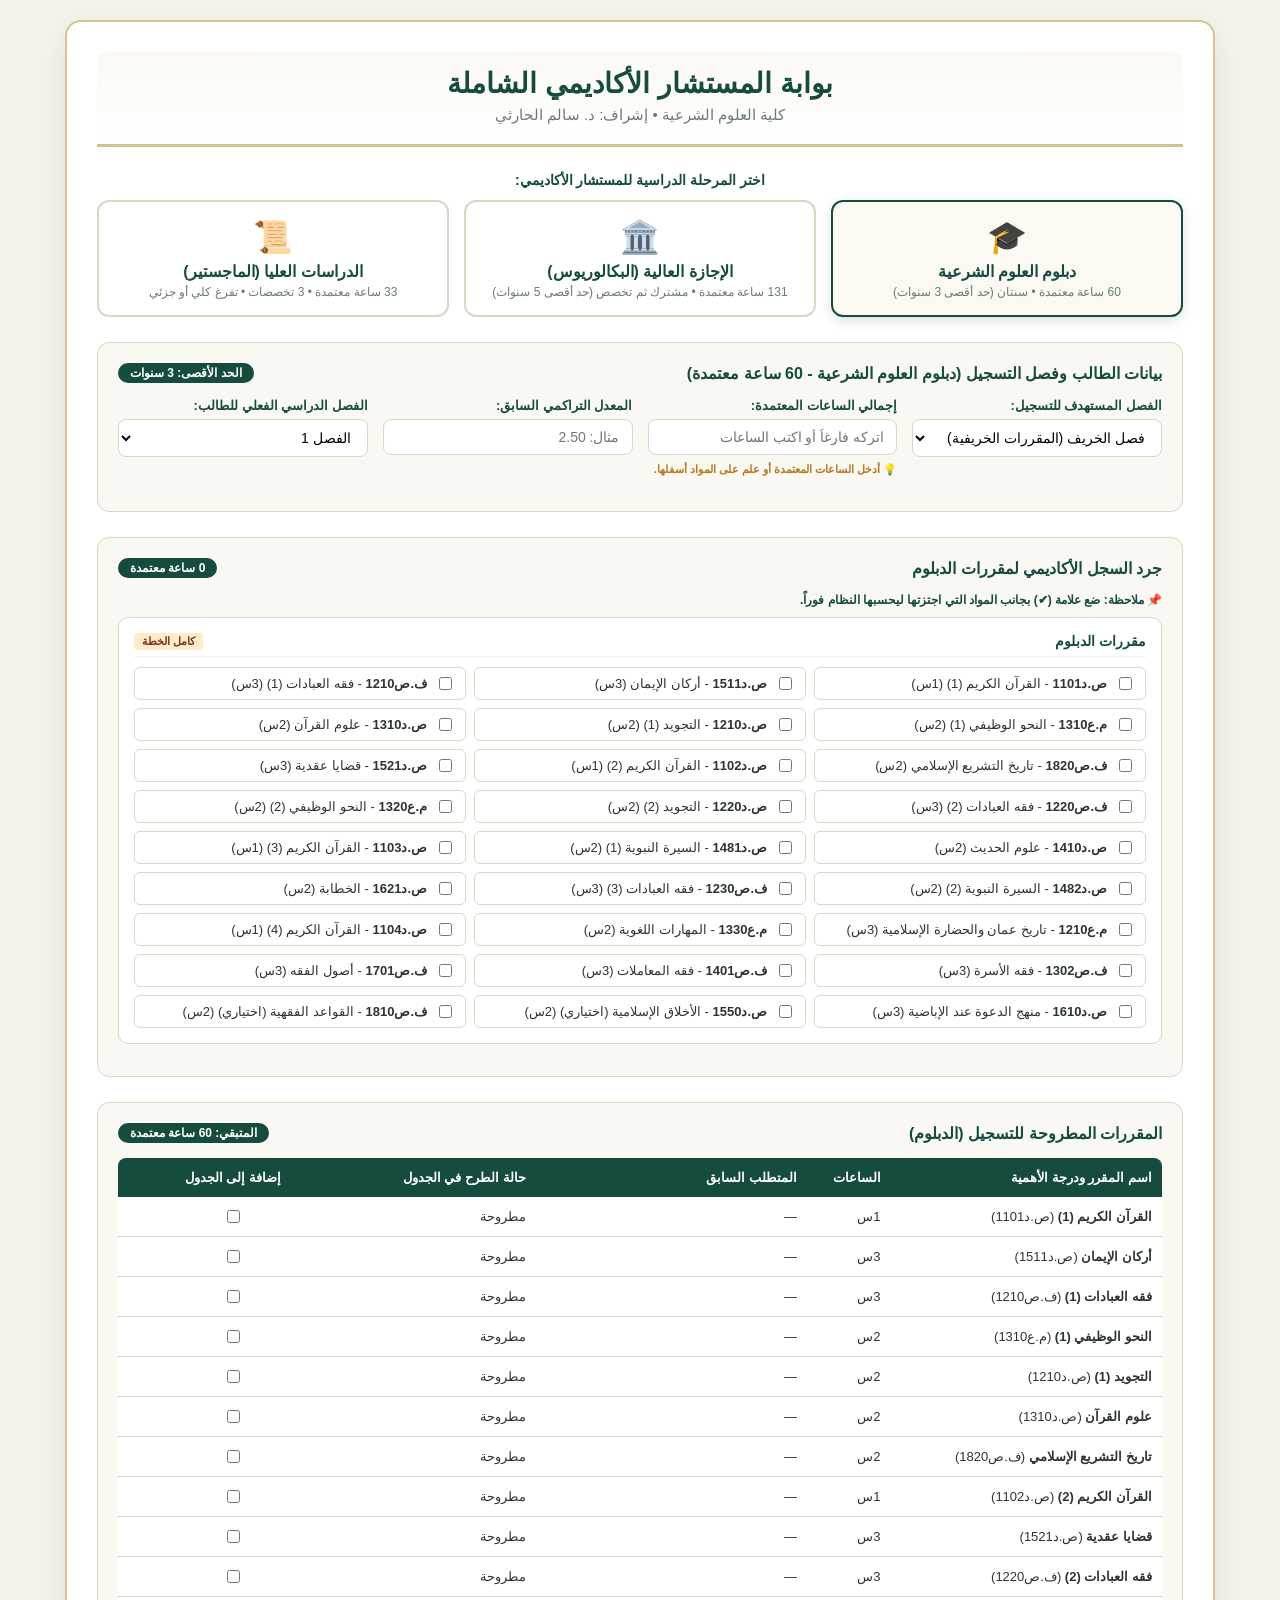
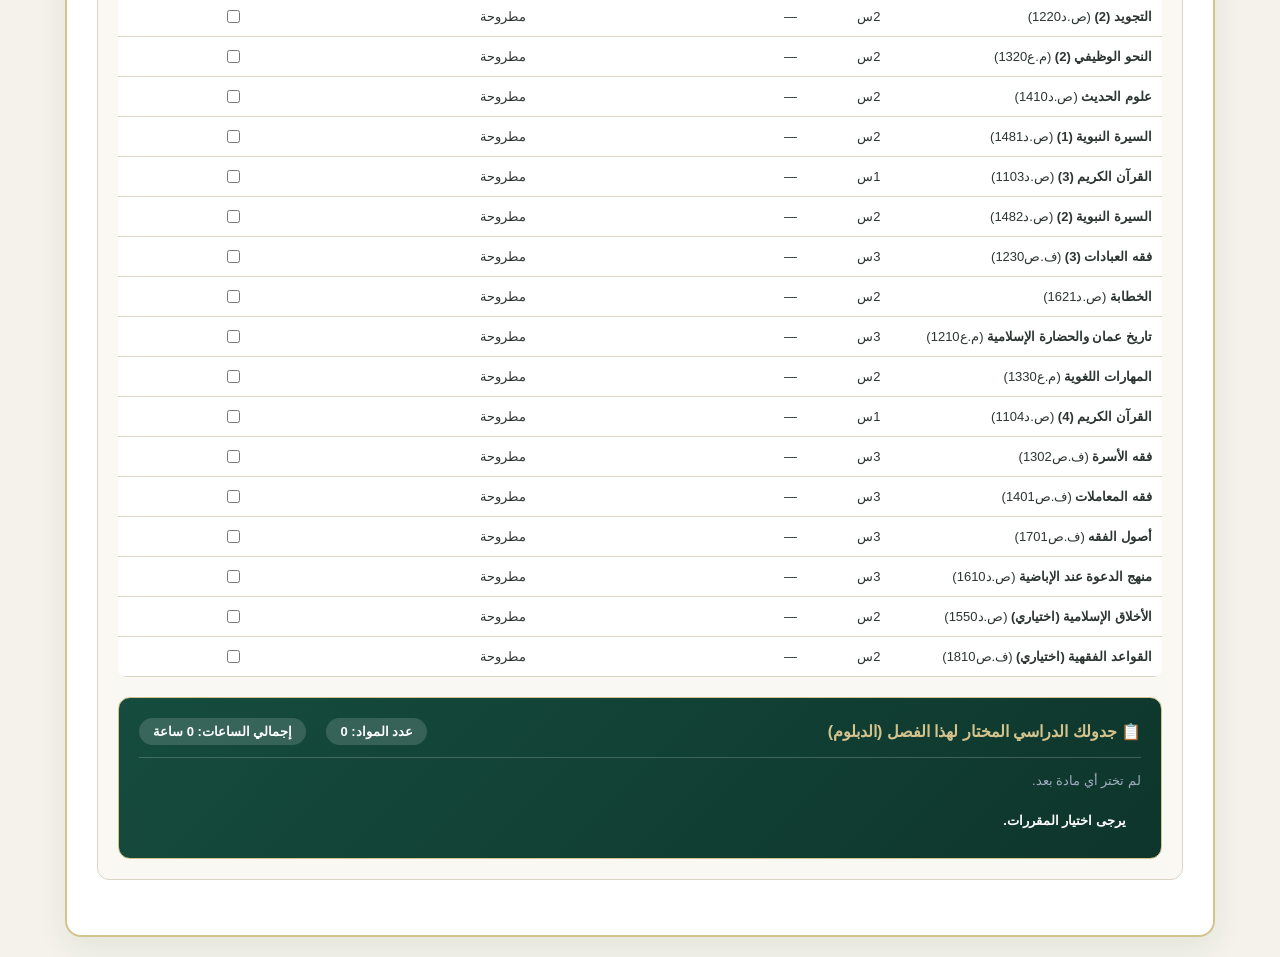
==== commit 9871cbf9: "Update index.html" ====
--- a/advisor/index.html
+++ b/advisor/index.html
@@ -3,52 +3,118 @@
 <head>
   <meta charset="UTF-8">
   <meta name="viewport" content="width=device-width, initial-scale=1.0">
-  <title>بوابة المستشار الأكاديمي - منهج الطالبين</title>
+  <title>بوابة المستشار الأكاديمي - د. سالم الحارثي</title>
   <style>
     :root {
-      --primary: #154c3e; --primary-dark: #0e352b; --accent: #d4c38d; --accent-light: #fbf9f2;
-      --bg: #f4f2ea; --card-bg: #ffffff; --border: #dcd6c5; --text: #2c3531;
-      --text-muted: #6b7c75; --success: #276749; --warning: #b7791f; --danger: #9b2c2c;
-    }
+      --primary: #154c3e;
+      --primary-dark: #0e352b;
+      --accent: #d4c38d;
+      --accent-light: #fbf9f2;
+      --bg: #f4f2ea;
+      --card-bg: #ffffff;
+      --border: #dcd6c5;
+      --text: #2c3531;
+      --text-muted: #6b7c75;
+      --success: #276749;
+      --success-bg: #c6f6d5;
+      --warning: #b7791f;
+      --warning-bg: #feebc8;
+      --danger: #9b2c2c;
+      --danger-bg: #fed7d7;
+    }
+
     * { box-sizing: border-box; font-family: 'Segoe UI', Tahoma, Geneva, Verdana, sans-serif; }
-    body { background-color: var(--bg); color: var(--text); margin: 0; padding: 20px; display: flex; flex-direction: column; min-height: 90vh; }
-    .container { width: 100%; max-width: 1150px; background: var(--card-bg); border-radius: 16px; box-shadow: 0 10px 30px rgba(21,76,62,0.08); padding: 30px; border: 2px solid var(--accent); margin: auto; }
+    body { background-color: var(--bg); color: var(--text); margin: 0; padding: 20px; display: flex; justify-content: center; }
+    .container { width: 100%; max-width: 1150px; background: var(--card-bg); border-radius: 16px; box-shadow: 0 10px 30px rgba(21,76,62,0.08); padding: 30px; border: 2px solid var(--accent); }
+
     .portal-header { text-align: center; border-bottom: 3px solid var(--accent); padding-bottom: 20px; margin-bottom: 25px; background: linear-gradient(to bottom, var(--accent-light), #fff); border-radius: 12px 12px 0 0; padding-top: 15px; }
     .portal-header h1 { color: var(--primary); margin: 0 0 6px 0; font-size: 28px; font-weight: 700; }
-    .portal-header p { color: var(--accent); margin: 0; font-size: 15px; font-weight: bold; }
+    .portal-header p { color: var(--text-muted); margin: 0; font-size: 15px; font-weight: 500; }
+
     .nav-title-bar { font-size: 14px; font-weight: bold; color: var(--primary); margin-bottom: 12px; text-align: center; }
     .program-nav { display: grid; grid-template-columns: repeat(3, 1fr); gap: 15px; margin-bottom: 25px; }
-    .nav-card { border: 2px solid var(--border); border-radius: 12px; padding: 16px; text-align: center; cursor: pointer; background: #fff; transition: all 0.25s ease; }
+    .nav-card {
+      border: 2px solid var(--border);
+      border-radius: 12px;
+      padding: 16px;
+      text-align: center;
+      cursor: pointer;
+      background: #fff;
+      transition: all 0.25s ease;
+    }
+    .nav-card:hover { border-color: var(--primary); transform: translateY(-2px); }
     .nav-card.active { border-color: var(--primary); background: var(--accent-light); box-shadow: 0 4px 12px rgba(21,76,62,0.15); }
     .nav-icon { font-size: 32px; margin-bottom: 6px; }
     .nav-title { font-size: 16px; font-weight: bold; color: var(--primary); }
     .nav-desc { font-size: 12px; color: var(--text-muted); margin-top: 4px; }
-    .sub-nav-container { background: var(--accent-light); border: 2px dashed var(--accent); border-radius: 12px; padding: 16px; margin-bottom: 25px; display: none; }
+
+    .sub-nav-container {
+      background: var(--accent-light);
+      border: 2px dashed var(--accent);
+      border-radius: 12px;
+      padding: 16px;
+      margin-bottom: 25px;
+      display: none;
+      animation: fadeIn 0.3s ease;
+    }
     .sub-title-text { font-size: 13px; font-weight: bold; color: var(--primary); margin-bottom: 10px; text-align: center; }
     .sub-nav-grid { display: grid; grid-template-columns: repeat(3, 1fr); gap: 12px; }
-    .sub-card { border: 1px solid var(--border); border-radius: 10px; padding: 12px; text-align: center; cursor: pointer; background: #fff; }
-    .sub-card.active { border-color: var(--primary); background: var(--primary); color: #fff; font-weight: bold; }
+    .sub-card {
+      border: 1px solid var(--border);
+      border-radius: 10px;
+      padding: 12px;
+      text-align: center;
+      cursor: pointer;
+      background: #fff;
+      transition: all 0.2s;
+    }
+    .sub-card:hover { border-color: var(--primary); }
+    .sub-card.active { border-color: var(--primary); background: var(--primary); color: #fff; font-weight: bold; border-width: 2px; }
     .sub-card.active .sub-card-title { color: #fff; }
     .sub-card-icon { font-size: 22px; margin-bottom: 4px; }
     .sub-card-title { font-size: 14px; color: var(--primary); }
+
     .view-panel { display: none; }
     .view-panel.active { display: block; animation: fadeIn 0.3s ease; }
     @keyframes fadeIn { from { opacity: 0; transform: translateY(6px); } to { opacity: 1; transform: translateY(0); } }
+
     .step-box { background: #faf8f2; border: 1px solid var(--border); border-radius: 12px; padding: 20px; margin-bottom: 25px; }
     .step-title { font-size: 16px; font-weight: bold; color: var(--primary); margin-bottom: 15px; display: flex; align-items: center; justify-content: space-between; }
     .step-badge { background: var(--primary); color: #fff; border-radius: 20px; padding: 3px 12px; font-size: 12px; }
+
     .grid-settings { display: grid; grid-template-columns: repeat(auto-fit, minmax(210px, 1fr)); gap: 15px; margin-bottom: 15px; }
     .form-group { display: flex; flex-direction: column; gap: 6px; }
     .form-group label { font-size: 13px; font-weight: bold; color: var(--primary); }
-    .form-group input, .form-group select, .form-group textarea { padding: 9px 12px; border-radius: 8px; border: 1px solid var(--border); font-size: 14px; outline: none; background: #fff; }
+    .form-group input, .form-group select { padding: 9px 12px; border-radius: 8px; border: 1px solid var(--border); font-size: 14px; outline: none; background: #fff; }
+
     .help-text { font-size: 11px; color: var(--warning); font-weight: bold; margin-top: 2px; }
+
+    .master-gates-grid { display: grid; grid-template-columns: repeat(auto-fit, minmax(240px, 1fr)); gap: 12px; margin-bottom: 15px; }
+    .gate-box { padding: 12px 15px; border-radius: 8px; border: 1px solid var(--border); background: #fff; display: flex; flex-direction: column; gap: 4px; }
+    .gate-title { font-size: 12px; font-weight: bold; color: var(--text-muted); }
+    .gate-status { font-size: 14px; font-weight: bold; }
+
     .term-block { background: #fff; border: 1px solid var(--border); border-radius: 10px; padding: 15px; margin-bottom: 12px; }
+    .term-block-header { font-size: 14px; font-weight: bold; color: var(--primary); margin-bottom: 10px; display: flex; justify-content: space-between; border-bottom: 1px solid #edf2f7; padding-bottom: 6px; }
+    .term-badge-season { font-size: 11px; padding: 2px 8px; border-radius: 4px; font-weight: bold; }
+    .season-fall { background: #feebc8; color: #7b341e; }
+    .season-spring { background: #c6f6d5; color: #22543d; }
+
     .term-courses-grid { display: grid; grid-template-columns: repeat(auto-fill, minmax(280px, 1fr)); gap: 8px; }
     .inv-item { display: flex; align-items: center; gap: 8px; padding: 6px 10px; border-radius: 6px; background: #fff; border: 1px solid var(--border); font-size: 13px; }
+
     .table-responsive { width: 100%; border-collapse: collapse; margin-top: 10px; background: #fff; border-radius: 8px; overflow: hidden; }
     .table-responsive th { background: var(--primary); color: #fff; padding: 12px 10px; font-size: 13px; text-align: right; }
     .table-responsive td { padding: 10px; border-bottom: 1px solid var(--border); font-size: 13px; vertical-align: middle; }
-    .schedule-basket { background: linear-gradient(135deg, var(--primary) 0%, var(--primary-dark) 100%); color: #fff; border-radius: 12px; padding: 20px; margin-top: 20px; border: 1px solid var(--accent); }
+
+    .schedule-basket {
+      background: linear-gradient(135deg, var(--primary) 0%, var(--primary-dark) 100%);
+      color: #fff;
+      border-radius: 12px;
+      padding: 20px;
+      margin-top: 20px;
+      border: 1px solid var(--accent);
+    }
     .basket-header { display: flex; justify-content: space-between; align-items: center; border-bottom: 1px solid rgba(255,255,255,0.2); padding-bottom: 12px; margin-bottom: 15px; }
     .basket-title { font-size: 16px; font-weight: bold; color: var(--accent); }
     .basket-stats { display: flex; gap: 20px; }
@@ -56,34 +122,47 @@
     .basket-items-list { display: flex; flex-wrap: wrap; gap: 8px; margin-bottom: 15px; }
     .basket-chip { background: #fff; color: var(--primary); padding: 6px 12px; border-radius: 8px; font-size: 12px; font-weight: bold; display: flex; align-items: center; gap: 8px; }
     .chip-remove { cursor: pointer; color: var(--danger); font-size: 14px; font-weight: bold; }
+
     .basket-verdict { padding: 10px 15px; border-radius: 8px; font-size: 13px; font-weight: bold; }
-    .solutions-box { margin-top: 15px; background: #fffbe6; border: 1px solid #ffe58f; border-radius: 8px; padding: 15px; font-size: 13px; color: #876800; display: none; }
-    .solutions-box h4 { margin: 0 0 8px 0; font-size: 14px; color: #b7791f; display: flex; align-items: center; gap: 6px; }
-    .notes-section { margin-top: 15px; background: #fff; border: 1px solid var(--border); border-radius: 8px; padding: 15px; }
-    .notes-section label { display: block; font-size: 13px; font-weight: bold; color: var(--primary); margin-bottom: 6px; }
-    .notes-section textarea { width: 100%; height: 80px; padding: 10px; border-radius: 6px; border: 1px solid var(--border); font-size: 13px; resize: vertical; outline: none; }
-    .back-link { display: inline-block; margin-top: 20px; color: var(--primary); text-decoration: none; font-weight: bold; }
-    footer { margin-top: 40px; font-size: 14px; color: #666; text-align: center; border-top: 1px solid var(--border); padding-top: 20px; }
+    .verdict-ok { background: var(--success); color: #fff; }
+    .verdict-low { background: var(--warning); color: #fff; }
+    .verdict-high { background: var(--danger); color: #fff; }
+
+    .alert-banner { padding: 14px 18px; border-radius: 10px; margin-bottom: 20px; font-size: 14px; line-height: 1.6; }
+    .alert-danger { background: var(--danger-bg); color: var(--danger); border: 1px solid #feb2b2; }
+    .alert-warning { background: var(--warning-bg); color: var(--warning); border: 1px solid #fbd38d; }
+    .alert-success { background: var(--success-bg); color: var(--success); border: 1px solid #9ae6b4; }
+
+    @media (max-width: 768px) {
+      .program-nav { grid-template-columns: 1fr; }
+      .sub-nav-grid { grid-template-columns: 1fr; }
+    }
   </style>
 </head>
 <body>
 
 <div class="container">
   <div class="portal-header">
-    <h1>بوابة المستشار الأكاديمي</h1>
-    <p>بحسب الأنظمة المعتمدة في كلية العلوم الشرعية</p>
+    <h1>بوابة المستشار الأكاديمي الشاملة</h1>
+    <p>كلية العلوم الشرعية • إشراف: د. سالم الحارثي</p>
   </div>
 
   <div class="nav-title-bar">اختر المرحلة الدراسية للمستشار الأكاديمي:</div>
   <div class="program-nav">
     <div class="nav-card active" id="nav-dip" onclick="selectMainProgram('dip')">
-      <div class="nav-icon">🎓</div><div class="nav-title">دبلوم العلوم الشرعية</div><div class="nav-desc">60 ساعة معتمدة</div>
+      <div class="nav-icon">🎓</div>
+      <div class="nav-title">دبلوم العلوم الشرعية</div>
+      <div class="nav-desc">60 ساعة معتمدة • سنتان (حد أقصى 3 سنوات)</div>
     </div>
     <div class="nav-card" id="nav-ba" onclick="selectMainProgram('ba')">
-      <div class="nav-icon">🏛️</div><div class="nav-title">الإجازة العالية (البكالوريوس)</div><div class="nav-desc">131 ساعة معتمدة</div>
+      <div class="nav-icon">🏛️</div>
+      <div class="nav-title">الإجازة العالية (البكالوريوس)</div>
+      <div class="nav-desc">131 ساعة معتمدة • مشترك ثم تخصص (حد أقصى 5 سنوات)</div>
     </div>
     <div class="nav-card" id="nav-ma" onclick="selectMainProgram('ma')">
-      <div class="nav-icon">📜</div><div class="nav-title">الدراسات العليا (الماجستير)</div><div class="nav-desc">33 ساعة معتمدة</div>
+      <div class="nav-icon">📜</div>
+      <div class="nav-title">الدراسات العليا (الماجستير)</div>
+      <div class="nav-desc">33 ساعة معتمدة • 3 تخصصات • تفرغ كلي أو جزئي</div>
     </div>
   </div>
 
@@ -91,13 +170,37 @@
     <div class="sub-title-text">اختر مسار البكالوريوس:</div>
     <div class="sub-nav-grid">
       <div class="sub-card active" id="sub-ba-common" onclick="selectBASubTrack('common')">
-        <div class="sub-card-icon">📖</div><div class="sub-card-title">المرحلة المشتركة</div>
+        <div class="sub-card-icon">📖</div>
+        <div class="sub-card-title">المرحلة المشتركة (فصول 1-4)</div>
+        <div style="font-size:11px; opacity:0.8; margin-top:2px;">66 ساعة معتمدة</div>
       </div>
       <div class="sub-card" id="sub-ba-fiqh" onclick="selectBASubTrack('fiqh')">
-        <div class="sub-card-icon">⚖️</div><div class="sub-card-title">تخصص الفقه وأصوله</div>
+        <div class="sub-card-icon">⚖️</div>
+        <div class="sub-card-title">تخصص الفقه وأصوله (فصول 5-8)</div>
+        <div style="font-size:11px; opacity:0.8; margin-top:2px;">يتطلب اجتياز كامل الـ 66 ساعة</div>
       </div>
       <div class="sub-card" id="sub-ba-osool" onclick="selectBASubTrack('osool')">
-        <div class="sub-card-icon">🕌</div><div class="sub-card-title">تخصص أصول الدين</div>
+        <div class="sub-card-icon">🕌</div>
+        <div class="sub-card-title">تخصص أصول الدين (فصول 5-8)</div>
+        <div style="font-size:11px; opacity:0.8; margin-top:2px;">يتطلب اجتياز كامل الـ 66 ساعة</div>
+      </div>
+    </div>
+  </div>
+
+  <div class="sub-nav-container" id="ma-sub-nav-container">
+    <div class="sub-title-text">حدد برنامج الماجستير التخصصي المعتمد:</div>
+    <div class="sub-nav-grid">
+      <div class="sub-card active" id="sub-ma-fiqh" onclick="selectMATrack('fiqh')">
+        <div class="sub-card-icon">⚖️</div>
+        <div class="sub-card-title">ماجستير الفقه وأصوله</div>
+      </div>
+      <div class="sub-card" id="sub-ma-econ" onclick="selectMATrack('econ')">
+        <div class="sub-card-icon">📈</div>
+        <div class="sub-card-title">ماجستير الاقتصاد الإسلامي</div>
+      </div>
+      <div class="sub-card" id="sub-ma-osool" onclick="selectMATrack('osool')">
+        <div class="sub-card-icon">🕌</div>
+        <div class="sub-card-title">ماجستير أصول الدين</div>
       </div>
     </div>
   </div>
@@ -105,390 +208,757 @@
   <!-- ==================== قسم الدبلوم ==================== -->
   <div class="view-panel active" id="panel-dip">
     <div class="step-box">
-      <div class="step-title"><span>بيانات الطالب (دبلوم)</span><span class="step-badge">الحد الأقصى: 3 سنوات</span></div>
+      <div class="step-title">
+        <span>بيانات الطالب وفصل التسجيل (دبلوم العلوم الشرعية - 60 ساعة معتمدة)</span>
+        <span class="step-badge">الحد الأقصى: 3 سنوات</span>
+      </div>
       <div class="grid-settings">
         <div class="form-group">
           <label>الفصل المستهدف للتسجيل:</label>
           <select id="dip-season" onchange="runDipAudit()">
-            <option value="fall">فصل الخريف</option><option value="spring">فصل الربيع</option>
+            <option value="fall">فصل الخريف (المقررات الخريفية)</option>
+            <option value="spring">فصل الربيع (المقررات الربيعية)</option>
+            <option value="summer">فصل صيفي استثنائي</option>
           </select>
         </div>
         <div class="form-group">
           <label>إجمالي الساعات المعتمدة:</label>
-          <input type="number" id="dip-passed-hours" min="0" max="60" oninput="onDipPassedHoursInput(this.value)">
+          <input type="number" id="dip-passed-hours" min="0" max="60" placeholder="اتركه فارغاً أو اكتب الساعات" oninput="onDipPassedHoursInput(this.value)">
+          <div class="help-text">💡 أدخل الساعات المعتمدة أو علم على المواد أسفلها.</div>
         </div>
         <div class="form-group">
           <label>المعدل التراكمي السابق:</label>
-          <input type="number" id="dip-gpa" step="0.01" min="0" max="4" oninput="runDipAudit()">
-          <div class="help-text" id="dip-probation-warning" style="display:none; color:var(--danger);">⚠️ الطالب تحت الملاحظة (حد أقصى 12 ساعة).</div>
+          <input type="number" id="dip-gpa" step="0.01" min="0" max="4" placeholder="مثال: 2.50" oninput="runDipAudit()">
+        </div>
+        <div class="form-group">
+          <label>الفصل الدراسي الفعلي للطالب:</label>
+          <select id="dip-term-count" onchange="runDipAudit()">
+            <option value="1">الفصل 1</option>
+            <option value="2">الفصل 2</option>
+            <option value="3">الفصل 3</option>
+            <option value="4">الفصل 4</option>
+            <option value="5">الفصل 5</option>
+            <option value="6">الفصل 6</option>
+          </select>
         </div>
       </div>
     </div>
 
     <div class="step-box">
-      <div class="step-title"><span>جرد السجل الأكاديمي</span><span class="step-badge" id="dip-passed-badge">0 س</span></div>
+      <div class="step-title">
+        <span>جرد السجل الأكاديمي لمقررات الدبلوم</span>
+        <span class="step-badge" id="dip-passed-badge">0 ساعة معتمدة</span>
+      </div>
+      <div style="font-size:12px; color:var(--primary); font-weight:bold; margin-bottom:10px;">
+        📌 ملاحظة: ضع علامة (✔) بجانب المواد التي اجتزتها ليحسبها النظام فوراً.
+      </div>
       <div id="dip-inventory-container"></div>
     </div>
 
     <div class="step-box">
-      <div class="step-title"><span>المقررات المطروحة</span><span class="step-badge" id="dip-remaining-badge">المتبقي: 60 س</span></div>
+      <div class="step-title">
+        <span>المقررات المطروحة للتسجيل (الدبلوم)</span>
+        <span class="step-badge" id="dip-remaining-badge">المتبقي: 60 ساعة معتمدة</span>
+      </div>
+      <div id="dip-alerts"></div>
       <table class="table-responsive">
-        <thead><tr><th>المقرر</th><th>الساعات</th><th>حالة الطرح</th><th style="text-align: center;">إضافة</th></tr></thead>
+        <thead>
+          <tr>
+            <th style="width: 26%;">اسم المقرر ودرجة الأهمية</th>
+            <th style="width: 8%;">الساعات</th>
+            <th style="width: 26%;">المتطلب السابق</th>
+            <th style="width: 18%;">حالة الطرح في الجدول</th>
+            <th style="width: 22%; text-align: center;">إضافة إلى الجدول</th>
+          </tr>
+        </thead>
         <tbody id="dip-table-body"></tbody>
       </table>
 
       <div class="schedule-basket">
         <div class="basket-header">
-          <div class="basket-title">📋 جدولك الدراسي المختار</div>
+          <div class="basket-title">📋 جدولك الدراسي المختار لهذا الفصل (الدبلوم)</div>
           <div class="basket-stats">
             <div class="stat-pill">عدد المواد: <span id="dip-basket-count">0</span></div>
-            <div class="stat-pill">إجمالي الساعات: <span id="dip-basket-hours">0</span> ساعة (<span id="dip-max-limit-text">حد 18</span>)</div>
+            <div class="stat-pill">إجمالي الساعات: <span id="dip-basket-hours">0</span> ساعة</div>
           </div>
         </div>
-        <div class="basket-items-list" id="dip-basket-items"><span style="font-size:13px; color:#a0aec0;">لم تختر أي مادة.</span></div>
+        <div class="basket-items-list" id="dip-basket-items">
+          <span style="font-size:13px; color:#a0aec0;">لم تختر أي مادة بعد.</span>
+        </div>
         <div class="basket-verdict" id="dip-basket-verdict">يرجى اختيار المقررات.</div>
       </div>
-      
-      <div class="solutions-box" id="dip-solutions-box">
-        <h4>💡 توجيهات وحلول حالات عدم طرح المقررات:</h4>
-        <div id="dip-solutions-text">إذا لم تطرح المادة، فإن على الطالب أن يدرس مادة بديلة أو مكافئة، أو يطلب إنزالها في الفصل الصيفي.</div>
-      </div>
+      <div id="dip-solutions"></div>
     </div>
   </div>
 
   <!-- ==================== قسم البكالوريوس ==================== -->
   <div class="view-panel" id="panel-ba">
     <div class="step-box">
-      <div class="step-title"><span>بيانات الطالب (بكالوريوس)</span><span class="step-badge">الحد الأقصى: 5 سنوات</span></div>
+      <div class="step-title">
+        <span id="ba-panel-heading">1. بيانات الطالب وفصل التسجيل - المرحلة المشتركة (66 ساعة معتمدة)</span>
+        <span class="step-badge">الحد الأقصى: 5 سنوات</span>
+      </div>
       <div class="grid-settings">
         <div class="form-group">
           <label>الفصل المستهدف للتسجيل:</label>
-          <select id="ba-season" onchange="runBAAudit()"><option value="fall">فصل الخريف</option><option value="spring">فصل الربيع</option></select>
+          <select id="ba-season" onchange="runBAAudit()">
+            <option value="fall">فصل الخريف (المقررات الخريفية)</option>
+            <option value="spring">فصل الربيع (المقررات الربيعية)</option>
+            <option value="summer">فصل صيفي استثنائي</option>
+          </select>
         </div>
         <div class="form-group">
           <label>إجمالي الساعات المعتمدة:</label>
-          <input type="number" id="ba-passed-hours" min="0" max="131" oninput="onBAPassedHoursInput(this.value)">
+          <input type="number" id="ba-passed-hours" min="0" max="131" placeholder="اتركه فارغاً أو اكتب الساعات" oninput="onBAPassedHoursInput(this.value)">
+          <div class="help-text">💡 يمكنك إدخال الساعات المعتمدة مباشرة أو التأشير على المواد أسفلها.</div>
         </div>
         <div class="form-group">
           <label>المعدل التراكمي السابق:</label>
-          <input type="number" id="ba-gpa" step="0.01" min="0" max="4" oninput="runBAAudit()">
-          <div class="help-text" id="ba-probation-warning" style="display:none; color:var(--danger);">⚠️ الطالب تحت الملاحظة (حد أقصى 12 ساعة).</div>
+          <input type="number" id="ba-gpa" step="0.01" min="0" max="4" placeholder="مثال: 2.80" oninput="runBAAudit()">
+        </div>
+        <div class="form-group">
+          <label>الفصل الدراسي الفعلي للطالب:</label>
+          <select id="ba-term-count" onchange="runBAAudit()">
+            <option value="1">الفصل 1</option>
+            <option value="2">الفصل 2</option>
+            <option value="3">الفصل 3</option>
+            <option value="4">الفصل 4</option>
+            <option value="5">الفصل 5</option>
+            <option value="6">الفصل 6</option>
+            <option value="7">الفصل 7</option>
+            <option value="8">الفصل 8</option>
+            <option value="9">الفصل 9</option>
+            <option value="10">الفصل 10</option>
+          </select>
         </div>
       </div>
     </div>
 
     <div class="step-box">
-      <div class="step-title"><span>جرد السجل الأكاديمي</span><span class="step-badge" id="ba-passed-badge">0 س</span></div>
+      <div class="step-title">
+        <span id="ba-inv-heading">2. جرد السجل لمقررات المرحلة المشتركة</span>
+        <span class="step-badge" id="ba-passed-badge">0 ساعة معتمدة</span>
+      </div>
+      <div style="font-size:12px; color:var(--primary); font-weight:bold; margin-bottom:10px;">
+        📌 ملاحظة: ضع علامة (✔) بجانب المواد التي درستها ليتولى النظام حساب الساعات المعتمدة تلقائياً.
+      </div>
       <div id="ba-inventory-container"></div>
     </div>
 
     <div class="step-box">
-      <div class="step-title"><span>المقررات المطروحة</span><span class="step-badge" id="ba-remaining-badge">المتبقي: 131 س</span></div>
+      <div class="step-title">
+        <span>3. المقررات المطروحة للتسجيل وفحص بوابة التخصص</span>
+        <span class="step-badge" id="ba-remaining-badge">المتبقي: 131 ساعة معتمدة</span>
+      </div>
+      <div id="ba-alerts"></div>
       <table class="table-responsive">
-        <thead><tr><th>المقرر</th><th>الساعات</th><th>حالة الطرح</th><th style="text-align: center;">إضافة</th></tr></thead>
+        <thead>
+          <tr>
+            <th style="width: 28%;">المقرر والتصنيف الأكاديمي</th>
+            <th style="width: 8%;">الساعات</th>
+            <th style="width: 26%;">المتطلب السابق</th>
+            <th style="width: 18%;">حالة الطرح بالجدول</th>
+            <th style="width: 20%; text-align: center;">إضافة للجدول الفصلي</th>
+          </tr>
+        </thead>
         <tbody id="ba-table-body"></tbody>
       </table>
 
       <div class="schedule-basket">
         <div class="basket-header">
-          <div class="basket-title">📋 جدولك الدراسي المختار</div>
+          <div class="basket-title">📋 جدولك الدراسي المختار لهذا الفصل (البكالوريوس)</div>
           <div class="basket-stats">
             <div class="stat-pill">عدد المواد: <span id="ba-basket-count">0</span></div>
-            <div class="stat-pill">إجمالي الساعات: <span id="ba-basket-hours">0</span> ساعة (<span id="ba-max-limit-text">حد 18</span>)</div>
+            <div class="stat-pill">إجمالي الساعات: <span id="ba-basket-hours">0</span> ساعة</div>
           </div>
         </div>
-        <div class="basket-items-list" id="ba-basket-items"><span style="font-size:13px; color:#a0aec0;">لم تختر أي مادة.</span></div>
+        <div class="basket-items-list" id="ba-basket-items">
+          <span style="font-size:13px; color:#a0aec0;">لم تختر أي مادة بعد.</span>
+        </div>
         <div class="basket-verdict" id="ba-basket-verdict">يرجى اختيار المقررات.</div>
       </div>
-
-      <div class="solutions-box" id="ba-solutions-box">
-        <h4>💡 توجيهات وحلول حالات عدم طرح المقررات:</h4>
-        <div id="ba-solutions-text">إذا لم تطرح المادة، فإن على الطالب أن يدرس مادة بديلة أو مكافئة، أو يطلب إنزالها في الفصل الصيفي.</div>
-      </div>
+      <div id="ba-solutions"></div>
     </div>
   </div>
 
-  <a href="../index.html" class="back-link">← العودة إلى الرئيسية</a>
+  <!-- ==================== قسم الماجستير ==================== -->
+  <div class="view-panel" id="panel-ma">
+    <div class="step-box">
+      <div class="step-title">
+        <span id="ma-panel-heading">1. بيانات طالب الماجستير ونوع التفرغ</span>
+        <span class="step-badge" id="ma-limit-badge">الحد الأقصى: 7 فصول</span>
+      </div>
+      <div class="grid-settings">
+        <div class="form-group">
+          <label>نوع التفرغ الدراسي:</label>
+          <select id="ma-enrollment-type" onchange="onMAEnrollmentChange()">
+            <option value="full">تفرغ كلي (3 - 12 ساعة) • 4 فصول نظامية</option>
+            <option value="part">تفرغ جزئي (3 - 6 ساعات) • 6 فصول نظامية</option>
+          </select>
+        </div>
+        <div class="form-group">
+          <label>الفصل المستهدف للتسجيل:</label>
+          <select id="ma-season" onchange="runMAAudit()">
+            <option value="fall">فصل الخريف</option>
+            <option value="spring">فصل الربيع</option>
+          </select>
+        </div>
+        <div class="form-group">
+          <label>إجمالي الساعات المعتمدة:</label>
+          <input type="number" id="ma-passed-hours" min="0" max="24" placeholder="اتركه فارغاً أو اكتب الساعات" oninput="onMAPassedHoursInput(this.value)">
+          <div class="help-text">💡 يمكنك إدخال الساعات المعتمدة مباشرة أو التأشير على المواد أسفلها.</div>
+        </div>
+        <div class="form-group">
+          <label>المعدل التراكمي السابق:</label>
+          <input type="number" id="ma-gpa" step="0.01" min="0" max="4" placeholder="مثال: 3.50" oninput="runMAAudit()">
+        </div>
+        <div class="form-group">
+          <label>الفصل الدراسي الحالي:</label>
+          <select id="ma-term-count" onchange="runMAAudit()"></select>
+        </div>
+      </div>
+
+      <div class="master-gates-grid">
+        <div class="gate-box" id="gate-thesis-box">
+          <span class="gate-title">بوابة تسجيل الرسالة (شرط: إنهاء 12 ساعة معتمدة):</span>
+          <span class="gate-status" id="gate-thesis-status">غير مؤهل</span>
+        </div>
+        <div class="gate-box" id="gate-defense-box">
+          <span class="gate-title">بوابة مناقشة الرسالة والتخرج (24س + معدل $\ge$ 3.00):</span>
+          <span class="gate-status" id="gate-defense-status">غير مؤهل</span>
+        </div>
+      </div>
+    </div>
+
+    <div class="step-box">
+      <div class="step-title">
+        <span id="ma-inv-heading">2. جرد السجل الأكاديمي لمقررات الماجستير (24 ساعة معتمدة)</span>
+        <span class="step-badge" id="ma-passed-badge">0 ساعة معتمدة</span>
+      </div>
+      <div style="font-size:12px; color:var(--primary); font-weight:bold; margin-bottom:10px;">
+        📌 ملاحظة: إذا كنت لا تعرف مجموع ساعاتك، ضع علامة (✔) بجانب المواد التي درستها وسيحسبها النظام تلقائياً.
+      </div>
+      <div id="ma-inventory-container"></div>
+    </div>
+
+    <div class="step-box">
+      <div class="step-title">
+        <span>3. المقررات المطروحة للتسجيل واختيار مواد الفصل</span>
+        <span class="step-badge" id="ma-remaining-badge">المتبقي: 24 ساعة معتمدة</span>
+      </div>
+      <div id="ma-alerts"></div>
+      <table class="table-responsive">
+        <thead>
+          <tr>
+            <th style="width: 32%;">اسم المقرر والتصنيف</th>
+            <th style="width: 10%;">الساعات</th>
+            <th style="width: 24%;">طبيعة المقرر</th>
+            <th style="width: 16%;">حالة الطرح</th>
+            <th style="width: 18%; text-align: center;">إضافة للجدول</th>
+          </tr>
+        </thead>
+        <tbody id="ma-table-body"></tbody>
+      </table>
+
+      <div class="schedule-basket">
+        <div class="basket-header">
+          <div class="basket-title">📋 جدولك الدراسي المختار لهذا الفصل (الماجستير)</div>
+          <div class="basket-stats">
+            <div class="stat-pill">عدد المواد: <span id="ma-basket-count">0</span></div>
+            <div class="stat-pill">إجمالي الساعات: <span id="ma-basket-hours">0</span> ساعة</div>
+          </div>
+        </div>
+        <div class="basket-items-list" id="ma-basket-items">
+          <span style="font-size:13px; color:#a0aec0;">لم تختر أي مادة بعد.</span>
+        </div>
+        <div class="basket-verdict" id="ma-basket-verdict">يرجى اختيار المقررات.</div>
+      </div>
+      <div id="ma-solutions"></div>
+    </div>
+  </div>
 </div>
 
 <script>
+  const MASTER_PLAN = [
+    { id: 'm_f1', major: 'fiqh', termNum: 1, code: 'ع.ش6140', name: 'مناهج البحث في العلوم الشرعية', hours: 3, season: 'fall', priority: 1 },
+    { id: 'm_f2', major: 'fiqh', termNum: 1, code: 'ف.ص6220', name: 'قضايا فقهية اقتصادية معاصرة', hours: 3, season: 'fall', priority: 2 },
+    { id: 'm_f3', major: 'fiqh', termNum: 1, code: 'ف.ص6310', name: 'أصول الفقه (الدلالات)', hours: 3, season: 'fall', priority: 2 },
+    { id: 'm_f_el_c', major: 'fiqh', termNum: 1, code: 'اخ.كلية', name: 'اختياري كلية', hours: 3, season: 'fall', priority: 3, isElective: true },
+    { id: 'm_f4', major: 'fiqh', termNum: 2, code: 'ف.ص6320', name: 'الأدلة التبعية', hours: 3, season: 'spring', priority: 2 },
+    { id: 'm_f5', major: 'fiqh', termNum: 2, code: 'ف.ص6360', name: 'النظريات الفقهية (نظرية الضمان)', hours: 3, season: 'spring', priority: 2 },
+    { id: 'm_f_el_m1', major: 'fiqh', termNum: 2, code: 'اخ.تخصص1', name: 'اختياري تخصص فقه (1)', hours: 3, season: 'spring', priority: 3, isElective: true },
+    { id: 'm_f_el_m2', major: 'fiqh', termNum: 2, code: 'اخ.تخصص2', name: 'اختياري تخصص فقه (2)', hours: 3, season: 'spring', priority: 3, isElective: true },
+
+    { id: 'm_e1', major: 'econ', termNum: 1, code: 'ع.ش6140', name: 'مناهج البحث في العلوم الشرعية', hours: 3, season: 'fall', priority: 1 },
+    { id: 'm_e2', major: 'econ', termNum: 1, code: 'ف.ص6410', name: 'الاقتصاد الإسلامي الجزئي', hours: 3, season: 'fall', priority: 2 },
+    { id: 'm_e3', major: 'econ', termNum: 1, code: 'ف.ص6380', name: 'مقاصد الشريعة (متقدم)', hours: 3, season: 'fall', priority: 2 },
+    { id: 'm_e_el_c', major: 'econ', termNum: 1, code: 'اخ.كلية', name: 'اختياري كلية', hours: 3, season: 'fall', priority: 3, isElective: true },
+    { id: 'm_e4', major: 'econ', termNum: 2, code: 'ف.ص6420', name: 'الاقتصاد الإسلامي الكلي', hours: 3, season: 'spring', priority: 2 },
+    { id: 'm_e5', major: 'econ', termNum: 2, code: 'ف.ص6210', name: 'النظرية النقدية والمصرفية في الإسلام', hours: 3, season: 'spring', priority: 2 },
+    { id: 'm_e_el_m1', major: 'econ', termNum: 2, code: 'اخ.تخصص1', name: 'اختياري تخصص اقتصاد (1)', hours: 3, season: 'spring', priority: 3, isElective: true },
+    { id: 'm_e_el_m2', major: 'econ', termNum: 2, code: 'اخ.تخصص2', name: 'اختياري تخصص اقتصاد (2)', hours: 3, season: 'spring', priority: 3, isElective: true },
+
+    { id: 'm_o1', major: 'osool', termNum: 1, code: 'ع.ش6140', name: 'مناهج البحث في العلوم الشرعية', hours: 3, season: 'fall', priority: 1 },
+    { id: 'm_o2', major: 'osool', termNum: 1, code: 'ص.د6310', name: 'دراسات معاصرة في السنة', hours: 3, season: 'fall', priority: 2 },
+    { id: 'm_o3', major: 'osool', termNum: 1, code: 'ص.د6240', name: 'التفسير الموضوعي (متقدم)', hours: 3, season: 'fall', priority: 2 },
+    { id: 'm_o_el_c', major: 'osool', termNum: 1, code: 'اخ.كلية', name: 'اختياري كلية', hours: 3, season: 'fall', priority: 3, isElective: true },
+    { id: 'm_o4', major: 'osool', termNum: 2, code: 'ص.د6430', name: 'علم الكلام (الإلهيات)', hours: 3, season: 'spring', priority: 2 },
+    { id: 'm_o5', major: 'osool', termNum: 2, code: 'ص.د6410', name: 'أصول الدعوة ومناهجها', hours: 3, season: 'spring', priority: 2 },
+    { id: 'm_o_el_m1', major: 'osool', termNum: 2, code: 'اخ.تخصص1', name: 'اختياري تخصص أصول (1)', hours: 3, season: 'spring', priority: 3, isElective: true },
+    { id: 'm_o_el_m2', major: 'osool', termNum: 2, code: 'اخ.تخصص2', name: 'اختياري تخصص أصول (2)', hours: 3, season: 'spring', priority: 3, isElective: true }
+  ];
+
   const BA_PLAN = [
-    { id: 'b1', phase: 'common', termNum: 1, code: 'ص.د3101', name: 'القرآن (1)', hours: 1, season: 'fall', major: 'common' },
-    { id: 'b2', phase: 'common', termNum: 1, code: 'ص.د3210', name: 'التجويد (1)', hours: 2, season: 'fall', major: 'common' },
-    { id: 'b3', phase: 'common', termNum: 1, code: 'ص.د3510', name: 'العقيدة (1)', hours: 3, season: 'fall', major: 'common' },
-    { id: 'b4', phase: 'common', termNum: 1, code: 'ف.ص3210', name: 'فقه العبادات (1)', hours: 3, season: 'fall', major: 'common' },
-    { id: 'b5', phase: 'common', termNum: 1, code: 'ف.ص3820', name: 'تاريخ التشريع', hours: 2, season: 'fall', major: 'common' },
-    { id: 'b6', phase: 'common', termNum: 1, code: 'م.ع3310', name: 'النحو (1)', hours: 3, season: 'fall', major: 'common' },
-    { id: 'b7', phase: 'common', termNum: 1, code: 'م.ع3410', name: 'لغة إنجليزية (1)', hours: 2, season: 'fall', major: 'common' },
-    { id: 'b8', phase: 'common', termNum: 2, code: 'ص.د3102', name: 'القرآن (2)', hours: 1, season: 'spring', major: 'common' },
-    { id: 'b9', phase: 'common', termNum: 2, code: 'ص.د3220', name: 'التجويد (2)', hours: 2, season: 'spring', major: 'common' },
-    { id: 'b10', phase: 'common', termNum: 2, code: 'ص.د3520', name: 'العقيدة (2)', hours: 3, season: 'spring', major: 'common' }
+    { id: 'b1', phase: 'common', termNum: 1, code: 'ص.د3101', name: 'القرآن الكريم (1)', hours: 1, prereq: null, season: 'fall', isChain: true, opens: 'القرآن (2)', priority: 1, major: 'common' },
+    { id: 'b2', phase: 'common', termNum: 1, code: 'ص.د3210', name: 'التجويد (1)', hours: 2, prereq: null, season: 'fall', isChain: true, opens: 'التجويد (2)', priority: 1, major: 'common' },
+    { id: 'b3', phase: 'common', termNum: 1, code: 'ص.د3510', name: 'العقيدة (1)', hours: 3, prereq: null, season: 'fall', isChain: true, opens: 'العقيدة (2)', priority: 1, major: 'common' },
+    { id: 'b4', phase: 'common', termNum: 1, code: 'ف.ص3210', name: 'فقه العبادات (1)', hours: 3, prereq: null, season: 'fall', isChain: true, opens: 'فقه العبادات (2)', priority: 1, major: 'common' },
+    { id: 'b5', phase: 'common', termNum: 1, code: 'ف.ص3820', name: 'تاريخ التشريع الإسلامي', hours: 2, prereq: null, season: 'fall', priority: 2, major: 'common' },
+    { id: 'b6', phase: 'common', termNum: 1, code: 'م.ع3310', name: 'النحو (1)', hours: 3, prereq: null, season: 'fall', isChain: true, opens: 'النحو (2)', priority: 1, major: 'common' },
+    { id: 'b7', phase: 'common', termNum: 1, code: 'م.ع3410', name: 'اللغة الإنجليزية (1)', hours: 2, prereq: null, season: 'fall', isChain: true, opens: 'اللغة الإنجليزية (2)', priority: 1, major: 'common' },
+
+    { id: 'b8', phase: 'common', termNum: 2, code: 'ص.د3102', name: 'القرآن الكريم (2)', hours: 1, prereq: 'b1', season: 'spring', isChain: true, opens: 'القرآن (3)', priority: 1, major: 'common' },
+    { id: 'b9', phase: 'common', termNum: 2, code: 'ص.د3220', name: 'التجويد (2)', hours: 2, prereq: 'b2', season: 'spring', priority: 2, major: 'common' },
+    { id: 'b10', phase: 'common', termNum: 2, code: 'ص.د3520', name: 'العقيدة (2)', hours: 3, prereq: 'b3', season: 'spring', isChain: true, opens: 'العقيدة (3)', priority: 1, major: 'common' },
+    { id: 'b11', phase: 'common', termNum: 2, code: 'ف.ص3220', name: 'فقه العبادات (2)', hours: 3, prereq: 'b4', season: 'spring', isChain: true, opens: 'فقه العبادات (3)', priority: 1, major: 'common' },
+    { id: 'b12', phase: 'common', termNum: 2, code: 'م.ع3110', name: 'مناهج البحث العلمي', hours: 3, prereq: null, season: 'spring', priority: 2, major: 'common' },
+    { id: 'b13', phase: 'common', termNum: 2, code: 'م.ع3320', name: 'النحو (2)', hours: 3, prereq: 'b6', season: 'spring', isChain: true, opens: 'النحو (3)', priority: 1, major: 'common' },
+    { id: 'b14', phase: 'common', termNum: 2, code: 'م.ع3420', name: 'اللغة الإنجليزية (2)', hours: 2, prereq: 'b7', season: 'spring', priority: 2, major: 'common' },
+
+    { id: 'b15', phase: 'common', termNum: 3, code: 'ص.د3103', name: 'القرآن الكريم (3)', hours: 1, prereq: 'b8', season: 'fall', isChain: true, opens: 'القرآن (4)', priority: 1, major: 'common' },
+    { id: 'b16', phase: 'common', termNum: 3, code: 'ص.د3310', name: 'علوم القرآن', hours: 2, prereq: null, season: 'fall', priority: 2, major: 'common' },
+    { id: 'b17', phase: 'common', termNum: 3, code: 'ص.د3530', name: 'العقيدة (3)', hours: 3, prereq: 'b10', season: 'fall', priority: 2, major: 'common' },
+    { id: 'b18', phase: 'common', termNum: 3, code: 'ف.ص3230', name: 'فقه العبادات (3)', hours: 3, prereq: 'b11', season: 'fall', priority: 2, major: 'common' },
+    { id: 'b19', phase: 'common', termNum: 3, code: 'م.ع3330', name: 'النحو (3)', hours: 3, prereq: 'b13', season: 'fall', priority: 1, major: 'common' },
+    { id: 'b20', phase: 'common', termNum: 3, code: 'ص.د3410', name: 'علوم الحديث', hours: 2, prereq: null, season: 'fall', priority: 1, major: 'common' },
+    { id: 'b_el_c1', phase: 'common', termNum: 3, code: 'اخ.كلية1', name: 'اختياري كلية (1)', hours: 2, prereq: null, season: 'fall', priority: 3, major: 'common', isElective: true },
+
+    { id: 'b21', phase: 'common', termNum: 4, code: 'ص.د3104', name: 'القرآن الكريم (4)', hours: 1, prereq: 'b15', season: 'spring', isChain: true, opens: 'القرآن (5)', priority: 1, major: 'common' },
+    { id: 'b22', phase: 'common', termNum: 4, code: 'ف.ص3810', name: 'القواعد الفقهية', hours: 2, prereq: null, season: 'spring', priority: 2, major: 'common' },
+    { id: 'b23', phase: 'common', termNum: 4, code: 'ف.ص3830', name: 'القضايا الفقهية المعاصرة', hours: 2, prereq: null, season: 'spring', priority: 2, major: 'common' },
+    { id: 'b24', phase: 'common', termNum: 4, code: 'م.ع3360', name: 'الصرف', hours: 2, prereq: null, season: 'spring', priority: 2, major: 'common' },
+    { id: 'b25', phase: 'common', termNum: 4, code: 'م.ع3370', name: 'البلاغة', hours: 2, prereq: null, season: 'spring', priority: 2, major: 'common' },
+    { id: 'b26', phase: 'common', termNum: 4, code: 'م.ع3510', name: 'ريادة الأعمال', hours: 3, prereq: null, season: 'spring', priority: 2, major: 'common' },
+    { id: 'b27', phase: 'common', termNum: 4, code: 'م.ع3210', name: 'تاريخ عمان والحضارة الإسلامية', hours: 3, prereq: null, season: 'spring', priority: 2, major: 'common' },
+    { id: 'b_el_c2', phase: 'common', termNum: 4, code: 'اخ.كلية2', name: 'اختياري كلية (2)', hours: 2, prereq: null, season: 'spring', priority: 3, major: 'common', isElective: true }
   ];
 
   const DIP_PLAN = [
-    { id: 'd1', termNum: 1, code: 'ص.د1101', name: 'القرآن (1)', hours: 1, season: 'fall' },
-    { id: 'd2', termNum: 1, code: 'ص.د1511', name: 'أركان الإيمان', hours: 3, season: 'fall' },
-    { id: 'd3', termNum: 1, code: 'ف.ص1210', name: 'فقه العبادات (1)', hours: 3, season: 'fall' },
-    { id: 'd8', termNum: 2, code: 'ص.د1102', name: 'القرآن (2)', hours: 1, season: 'spring' },
-    { id: 'd9', termNum: 2, code: 'ص.د1521', name: 'قضايا عقدية', hours: 3, season: 'spring' }
+    { id: 'd1', termNum: 1, code: 'ص.د1101', name: 'القرآن الكريم (1)', hours: 1, prereq: null, season: 'fall', isChain: true, opens: 'القرآن (2)', priority: 1 },
+    { id: 'd2', termNum: 1, code: 'ص.د1511', name: 'أركان الإيمان', hours: 3, prereq: null, season: 'fall', isChain: true, opens: 'قضايا عقدية', priority: 1 },
+    { id: 'd3', termNum: 1, code: 'ف.ص1210', name: 'فقه العبادات (1)', hours: 3, prereq: null, season: 'fall', isChain: true, opens: 'فقه العبادات (2)', priority: 1 },
+    { id: 'd4', termNum: 1, code: 'م.ع1310', name: 'النحو الوظيفي (1)', hours: 2, prereq: null, season: 'fall', isChain: true, opens: 'النحو (2)', priority: 1 },
+    { id: 'd5', termNum: 1, code: 'ص.د1210', name: 'التجويد (1)', hours: 2, prereq: null, season: 'fall', isChain: true, opens: 'التجويد (2)', priority: 1 },
+    { id: 'd6', termNum: 1, code: 'ص.د1310', name: 'علوم القرآن', hours: 2, prereq: null, season: 'fall', priority: 2 },
+    { id: 'd7', termNum: 1, code: 'ف.ص1820', name: 'تاريخ التشريع الإسلامي', hours: 2, prereq: null, season: 'fall', priority: 2 },
+
+    { id: 'd8', termNum: 2, code: 'ص.د1102', name: 'القرآن الكريم (2)', hours: 1, prereq: 'd1', season: 'spring', isChain: true, opens: 'القرآن (3)', priority: 1 },
+    { id: 'd9', termNum: 2, code: 'ص.د1521', name: 'قضايا عقدية', hours: 3, prereq: 'd2', season: 'spring', priority: 2 },
+    { id: 'd10', termNum: 2, code: 'ف.ص1220', name: 'فقه العبادات (2)', hours: 3, prereq: 'd3', season: 'spring', isChain: true, opens: 'فقه العبادات (3)', priority: 1 },
+    { id: 'd11', termNum: 2, code: 'ص.د1220', name: 'التجويد (2)', hours: 2, prereq: 'd5', season: 'spring', priority: 2 },
+    { id: 'd12', termNum: 2, code: 'م.ع1320', name: 'النحو الوظيفي (2)', hours: 2, prereq: 'd4', season: 'spring', isChain: true, opens: 'المهارات اللغوية', priority: 1 },
+    { id: 'd13', termNum: 2, code: 'ص.د1410', name: 'علوم الحديث', hours: 2, prereq: null, season: 'spring', priority: 2 },
+    { id: 'd14', termNum: 2, code: 'ص.د1481', name: 'السيرة النبوية (1)', hours: 2, prereq: null, season: 'spring', isChain: true, opens: 'السيرة النبوية (2)', priority: 1 },
+
+    { id: 'd15', termNum: 3, code: 'ص.د1103', name: 'القرآن الكريم (3)', hours: 1, prereq: 'd8', season: 'fall', isChain: true, opens: 'القرآن (4)', priority: 1 },
+    { id: 'd16', termNum: 3, code: 'ص.د1482', name: 'السيرة النبوية (2)', hours: 2, prereq: 'd14', season: 'fall', priority: 2 },
+    { id: 'd17', termNum: 3, code: 'ف.ص1230', name: 'فقه العبادات (3)', hours: 3, prereq: 'd10', season: 'fall', priority: 2 },
+    { id: 'd18', termNum: 3, code: 'ص.د1621', name: 'الخطابة', hours: 2, prereq: null, season: 'fall', priority: 2 },
+    { id: 'd19', termNum: 3, code: 'م.ع1210', name: 'تاريخ عمان والحضارة الإسلامية', hours: 3, prereq: null, season: 'fall', priority: 2 },
+    { id: 'd20', termNum: 3, code: 'م.ع1330', name: 'المهارات اللغوية', hours: 2, prereq: 'd12', season: 'fall', priority: 2 },
+
+    { id: 'd21', termNum: 4, code: 'ص.د1104', name: 'القرآن الكريم (4)', hours: 1, prereq: 'd15', season: 'spring', priority: 2 },
+    { id: 'd22', termNum: 4, code: 'ف.ص1302', name: 'فقه الأسرة', hours: 3, prereq: null, season: 'spring', priority: 2 },
+    { id: 'd23', termNum: 4, code: 'ف.ص1401', name: 'فقه المعاملات', hours: 3, prereq: null, season: 'spring', priority: 2 },
+    { id: 'd24', termNum: 4, code: 'ف.ص1701', name: 'أصول الفقه', hours: 3, prereq: null, season: 'spring', priority: 2 },
+    { id: 'd25', termNum: 4, code: 'ص.د1610', name: 'منهج الدعوة عند الإباضية', hours: 3, prereq: null, season: 'spring', priority: 2 },
+    { id: 'd_e1', termNum: 5, code: 'ص.د1550', name: 'الأخلاق الإسلامية (اختياري)', hours: 2, prereq: null, season: 'spring', priority: 3 },
+    { id: 'd_e2', termNum: 5, code: 'ف.ص1810', name: 'القواعد الفقهية (اختياري)', hours: 2, prereq: null, season: 'spring', priority: 3 }
   ];
 
   let currentMainProgram = 'dip';
-  let baPassed = new Set(), baBasket = new Set();
-  let dipPassed = new Set(), dipBasket = new Set();
+  let currentBATrack = 'common';
+  let currentMATrack = 'fiqh';
+
+  let maPassed = new Set();
+  let maBasket = new Set();
+  let baPassed = new Set();
+  let baBasket = new Set();
+  let dipPassed = new Set();
+  let dipBasket = new Set();
 
   function selectMainProgram(p) {
     currentMainProgram = p;
     document.querySelectorAll('.program-nav .nav-card').forEach(c => c.classList.remove('active'));
     document.querySelectorAll('.view-panel').forEach(v => v.classList.remove('active'));
+
     document.getElementById(`nav-${p}`).classList.add('active');
-    
-    const panel = document.getElementById(`panel-${p}`);
-    if(panel) panel.classList.add('active');
-
-    if(p === 'ba') runBAAudit();
-    else if (p === 'dip') runDipAudit();
+    document.getElementById(`panel-${p}`).classList.add('active');
+
+    const baSub = document.getElementById('ba-sub-nav-container');
+    const maSub = document.getElementById('ma-sub-nav-container');
+
+    baSub.style.display = (p === 'ba') ? 'block' : 'none';
+    maSub.style.display = (p === 'ma') ? 'block' : 'none';
+
+    if (p === 'ba') selectBASubTrack(currentBATrack);
+    else if (p === 'ma') selectMATrack(currentMATrack);
+    else runDipAudit();
   }
 
   function selectBASubTrack(track) {
+    currentBATrack = track;
     document.querySelectorAll('#ba-sub-nav-container .sub-card').forEach(c => c.classList.remove('active'));
     document.getElementById(`sub-ba-${track}`).classList.add('active');
     runBAAudit();
   }
 
+  function selectMATrack(track) {
+    currentMATrack = track;
+    document.querySelectorAll('#ma-sub-nav-container .sub-card').forEach(c => c.classList.remove('active'));
+    document.getElementById(`sub-ma-${track}`).classList.add('active');
+    initMATermDropdown();
+    runMAAudit();
+  }
+
+  function initMATermDropdown() {
+    const enrollType = document.getElementById('ma-enrollment-type').value;
+    const select = document.getElementById('ma-term-count');
+    const limitBadge = document.getElementById('ma-limit-badge');
+    select.innerHTML = '';
+
+    const maxSem = (enrollType === 'full') ? 7 : 9;
+    limitBadge.textContent = (enrollType === 'full') ? 'الحد الأقصى: 7 فصول' : 'الحد الأقصى: 9 فصول';
+
+    for (let i = 1; i <= maxSem; i++) {
+      const opt = document.createElement('option');
+      opt.value = i;
+      opt.textContent = `الفصل ${i}`;
+      select.appendChild(opt);
+    }
+  }
+
+  function onMAEnrollmentChange() {
+    initMATermDropdown();
+    runMAAudit();
+  }
+
+  function initMAInventory() {
+    const container = document.getElementById('ma-inventory-container');
+    container.innerHTML = '';
+    const terms = [
+      { num: 1, title: 'مقررات الفصل الدراسي الأول - 12 ساعة معتمدة', cls: 'season-fall', text: 'فصل 1' },
+      { num: 2, title: 'مقررات الفصل الدراسي الثاني - 12 ساعة معتمدة', cls: 'season-spring', text: 'فصل 2' }
+    ];
+
+    terms.forEach(t => {
+      const courses = MASTER_PLAN.filter(c => c.termNum === t.num && c.major === currentMATrack);
+      if (courses.length === 0) return;
+      const block = document.createElement('div');
+      block.className = 'term-block';
+      let coursesHTML = '';
+      courses.forEach(c => {
+        coursesHTML += `
+          <div class="inv-item">
+            <input type="checkbox" id="chk-ma-${c.id}" onchange="handleMAToggle('${c.id}', this.checked)">
+            <label for="chk-ma-${c.id}"><strong>${c.code}</strong> - ${c.name} (${c.hours}س)</label>
+          </div>
+        `;
+      });
+      block.innerHTML = `<div class="term-block-header"><span>${t.title}</span><span class="term-badge-season ${t.cls}">${t.text}</span></div><div class="term-courses-grid">${coursesHTML}</div>`;
+      container.appendChild(block);
+    });
+  }
+
+  function onMAPassedHoursInput(val) {
+    const target = parseInt(val);
+    if (isNaN(target)) {
+      maPassed.clear();
+      runMAAudit(false);
+      return;
+    }
+    maPassed.clear();
+    maBasket.clear();
+    let accumulated = 0;
+    const filtered = MASTER_PLAN.filter(c => c.major === currentMATrack);
+    for (const c of filtered) {
+      if (accumulated + c.hours <= target) {
+        maPassed.add(c.id);
+        accumulated += c.hours;
+      }
+    }
+    filtered.forEach(c => {
+      const chk = document.getElementById(`chk-ma-${c.id}`);
+      if (chk) chk.checked = maPassed.has(c.id);
+    });
+    runMAAudit(false);
+  }
+
+  function handleMAToggle(id, val) {
+    if (val) maPassed.add(id);
+    else maPassed.delete(id);
+    runMAAudit(true);
+  }
+
+  function runMAAudit(updateInput = true) {
+    const enrollType = document.getElementById('ma-enrollment-type').value;
+    const season = document.getElementById('ma-season').value;
+    const gpaInput = document.getElementById('ma-gpa').value;
+    const gpa = gpaInput === '' ? 0 : parseFloat(gpaInput);
+    const termCount = parseInt(document.getElementById('ma-term-count').value);
+
+    initMAInventory();
+    maPassed.forEach(id => {
+      const chk = document.getElementById(`chk-ma-${id}`);
+      if (chk) chk.checked = true;
+    });
+
+    let passedTotal = 0;
+    const relevant = MASTER_PLAN.filter(c => c.major === currentMATrack);
+    relevant.forEach(c => {
+      if (maPassed.has(c.id)) passedTotal += c.hours;
+    });
+
+    if (updateInput && passedTotal > 0) {
+      document.getElementById('ma-passed-hours').value = passedTotal;
+    } else if (updateInput && document.getElementById('ma-passed-hours').value === '') {
+      document.getElementById('ma-passed-hours').value = '';
+    }
+
+    document.getElementById('ma-passed-badge').textContent = `${passedTotal} ساعة معتمدة`;
+    document.getElementById('ma-remaining-badge').textContent = `المتبقي: ${24 - passedTotal} ساعة معتمدة`;
+
+    const gateThesis = document.getElementById('gate-thesis-status');
+    const gateDefense = document.getElementById('gate-defense-status');
+    
+    if (passedTotal >= 12) {
+      gateThesis.textContent = '✅ مؤهل لتسجيل الرسالة';
+      gateThesis.style.color = 'var(--success)';
+    } else {
+      gateThesis.textContent = `⛔ غير مؤهل (${passedTotal}/12 س)`;
+      gateThesis.style.color = 'var(--danger)';
+    }
+
+    if (passedTotal >= 24 && gpa >= 3.00) {
+      gateDefense.textContent = '✅ مؤهل للمناقشة والتخرج';
+      gateDefense.style.color = 'var(--success)';
+    } else {
+      gateDefense.textContent = '⛔ غير مؤهل (تحتاج 24س ومعدل $\ge$ 3.00)';
+      gateDefense.style.color = 'var(--danger)';
+    }
+
+    let remaining = relevant.filter(c => !maPassed.has(c.id));
+    remaining.sort((a, b) => a.priority - b.priority);
+
+    const tbody = document.getElementById('ma-table-body');
+    tbody.innerHTML = '';
+    remaining.forEach(c => {
+      const isOffered = (c.season === season);
+      const isChecked = maBasket.has(c.id);
+      const tr = document.createElement('tr');
+      tr.innerHTML = `
+        <td><strong>${c.name}</strong> (${c.code})</td>
+        <td>${c.hours}س</td>
+        <td>${c.isElective ? 'اختياري' : 'إجباري'}</td>
+        <td>${isOffered ? 'مطروحة' : 'فصل مغاير'}</td>
+        <td style="text-align:center;">
+          ${isOffered ? `<input type="checkbox" ${isChecked ? 'checked' : ''} onchange="toggleMABasket('${c.id}', this.checked)">` : '—'}
+        </td>
+      `;
+      tbody.appendChild(tr);
+    });
+    updateMABasketUI();
+  }
+
+  function toggleMABasket(id, val) {
+    if (val) maBasket.add(id);
+    else maBasket.delete(id);
+    updateMABasketUI();
+  }
+
+  function updateMABasketUI() {
+    const enrollType = document.getElementById('ma-enrollment-type').value;
+    const list = document.getElementById('ma-basket-items');
+    const cCount = document.getElementById('ma-basket-count');
+    const hCount = document.getElementById('ma-basket-hours');
+    const verdict = document.getElementById('ma-basket-verdict');
+
+    list.innerHTML = '';
+    let totalH = 0, count = 0;
+    maBasket.forEach(id => {
+      const c = MASTER_PLAN.find(x => x.id === id);
+      if (c) {
+        totalH += c.hours;
+        count++;
+        const chip = document.createElement('div');
+        chip.className = 'basket-chip';
+        chip.innerHTML = `<span>${c.name} (${c.hours}س)</span><span class="chip-remove" onclick="maBasket.delete('${c.id}'); runMAAudit(false);">×</span>`;
+        list.appendChild(chip);
+      }
+    });
+    cCount.textContent = count;
+    hCount.textContent = totalH;
+
+    const maxAllowed = (enrollType === 'full') ? 12 : 6;
+    if (totalH === 0) {
+      verdict.className = 'basket-verdict';
+      verdict.style.background = '#2c3531';
+      verdict.textContent = 'اختر المقررات لتجربة الجدول.';
+    } else if (totalH > maxAllowed) {
+      verdict.className = 'basket-verdict verdict-high';
+      verdict.textContent = `🚨 تجاوزت سقف التفرغ (${maxAllowed} ساعات).`;
+    } else {
+      verdict.className = 'basket-verdict verdict-ok';
+      verdict.textContent = `✅ جدول متوافق مع نظام التفرغ (${totalH} ساعة).`;
+    }
+  }
+
   function initBAInventory() {
     const container = document.getElementById('ba-inventory-container');
-    if (container.children.length > 0) return;
-    let html = '<div class="term-courses-grid">';
+    container.innerHTML = '';
+    const terms = [
+      { num: 1, title: 'الفصل 1 (مشترك - خريف) - 16 ساعة', cls: 'season-fall', text: 'مشترك' },
+      { num: 2, title: 'الفصل 2 (مشترك - ربيع) - 17 ساعة', cls: 'season-spring', text: 'مشترك' },
+      { num: 3, title: 'الفصل 3 (مشترك - خريف) - 16 ساعة', cls: 'season-fall', text: 'مشترك' },
+      { num: 4, title: 'الفصل 4 (مشترك - ربيع) - 17 ساعة', cls: 'season-spring', text: 'مشترك' }
+    ];
+    terms.forEach(t => {
+      const courses = BA_PLAN.filter(c => c.termNum === t.num && c.major === 'common');
+      const block = document.createElement('div');
+      block.className = 'term-block';
+      let html = '';
+      courses.forEach(c => {
+        html += `<div class="inv-item"><input type="checkbox" id="chk-ba-${c.id}" onchange="handleBAToggle('${c.id}', this.checked)"><label><strong>${c.code}</strong> - ${c.name} (${c.hours}س)</label></div>`;
+      });
+      block.innerHTML = `<div class="term-block-header"><span>${t.title}</span><span class="term-badge-season ${t.cls}">${t.text}</span></div><div class="term-courses-grid">${html}</div>`;
+      container.appendChild(block);
+    });
+  }
+
+  function onBAPassedHoursInput(val) {
+    const target = parseInt(val);
+    if (isNaN(target)) { baPassed.clear(); runBAAudit(false); return; }
+    baPassed.clear();
+    let acc = 0;
     BA_PLAN.forEach(c => {
-      html += `<div class="inv-item"><input type="checkbox" id="chk-ba-${c.id}" onchange="handleBAToggle('${c.id}', this.checked)"><label>${c.code} - ${c.name} (${c.hours}س)</label></div>`;
-    });
-    html += '</div>';
-    container.innerHTML = html;
+      if (acc + c.hours <= target) { baPassed.add(c.id); acc += c.hours; }
+    });
+    BA_PLAN.forEach(c => {
+      const chk = document.getElementById(`chk-ba-${c.id}`);
+      if (chk) chk.checked = baPassed.has(c.id);
+    });
+    runBAAudit(false);
   }
 
   function handleBAToggle(id, val) {
     if (val) baPassed.add(id); else baPassed.delete(id);
-    runBAAudit();
-  }
-
-  function onBAPassedHoursInput(val) {
-    const target = parseInt(val);
-    if (isNaN(target)) return;
-    baPassed.clear(); baBasket.clear();
-    let acc = 0;
-    BA_PLAN.forEach(c => { if (acc + c.hours <= target) { baPassed.add(c.id); acc += c.hours; } });
-    runBAAudit();
-  }
-
-  function runBAAudit() {
+    runBAAudit(true);
+  }
+
+  function runBAAudit(updateInput = true) {
     initBAInventory();
+    baPassed.forEach(id => {
+      const chk = document.getElementById(`chk-ba-${id}`);
+      if (chk) chk.checked = true;
+    });
     let passed = 0;
-    BA_PLAN.forEach(c => { 
-      const chk = document.getElementById(`chk-ba-${c.id}`);
-      if(chk) chk.checked = baPassed.has(c.id);
-      if (baPassed.has(c.id)) passed += c.hours; 
-    });
-    document.getElementById('ba-passed-badge').textContent = `${passed} س`;
-
-    const gpaInput = document.getElementById('ba-gpa').value;
-    const gpa = parseFloat(gpaInput);
-    const isProbation = !isNaN(gpa) && gpa < 2.00;
-    
-    document.getElementById('ba-probation-warning').style.display = isProbation ? 'block' : 'none';
-    document.getElementById('ba-max-limit-text').textContent = isProbation ? 'حد أقصى 12 (تحت الملاحظة)' : 'حد أقصى 18';
+    BA_PLAN.forEach(c => { if (baPassed.has(c.id)) passed += c.hours; });
+    if (updateInput && passed > 0) document.getElementById('ba-passed-hours').value = passed;
+    document.getElementById('ba-passed-badge').textContent = `${passed} ساعة معتمدة`;
+    document.getElementById('ba-remaining-badge').textContent = `المتبقي: ${131 - passed} ساعة معتمدة`;
 
     let remaining = BA_PLAN.filter(c => !baPassed.has(c.id));
-    const season = document.getElementById('ba-season').value;
     const tbody = document.getElementById('ba-table-body');
     tbody.innerHTML = '';
-    
-    let hasIssues = isProbation;
     remaining.forEach(c => {
-      const isOffered = (c.season === season);
-      if(!isOffered) hasIssues = true;
-      
-      const isChecked = baBasket.has(c.id);
       const tr = document.createElement('tr');
-      tr.innerHTML = `
-        <td><strong>${c.name}</strong></td>
-        <td>${c.hours}س</td>
-        <td>${isOffered ? 'مطروحة' : 'فصل مغاير'}</td>
-        <td style="text-align:center;">
-          ${isOffered ? `<input type="checkbox" id="chk-ba-table-${c.id}" ${isChecked ? 'checked' : ''} onchange="toggleBABasket('${c.id}', this.checked)">` : '—'}
-        </td>`;
+      tr.innerHTML = `<td><strong>${c.name}</strong> (${c.code})</td><td>${c.hours}س</td><td>—</td><td>مطروحة</td><td style="text-align:center;"><input type="checkbox" onchange="toggleBABasket('${c.id}', this.checked)"></td>`;
       tbody.appendChild(tr);
     });
-
-    document.getElementById('ba-solutions-box').style.display = hasIssues ? 'block' : 'none';
-    updateBABasketUI();
   }
 
   function toggleBABasket(id, val) {
-    const gpaInput = document.getElementById('ba-gpa').value;
-    const gpa = parseFloat(gpaInput);
-    const isProbation = !isNaN(gpa) && gpa < 2.00;
-    const maxAllowed = isProbation ? 12 : 18;
-
-    let currentTotal = 0;
-    baBasket.forEach(bId => { const c = BA_PLAN.find(x => x.id === bId); if (c) currentTotal += c.hours; });
-
-    const targetCourse = BA_PLAN.find(x => x.id === id);
-    if (val && targetCourse && (currentTotal + targetCourse.hours > maxAllowed)) {
-      alert(isProbation ? `تنبيه: الطالب تحت الملاحظة، السقف 12 ساعة فقط.` : `تنبيه: السقف 18 ساعة.`);
-      document.getElementById(`chk-ba-table-${id}`).checked = false;
-      return;
-    }
-
     if (val) baBasket.add(id); else baBasket.delete(id);
-    updateBABasketUI();
-  }
-
-  function updateBABasketUI() {
     let total = 0;
-    const list = document.getElementById('ba-basket-items');
-    list.innerHTML = '';
-    
-    baBasket.forEach(id => { 
-      const c = BA_PLAN.find(x => x.id === id); 
-      if (c) { 
-        total += c.hours;
-        const chip = document.createElement('div');
-        chip.className = 'basket-chip';
-        chip.innerHTML = `<span>${c.name} (${c.hours}س)</span><span class="chip-remove" onclick="removeBABasket('${c.id}')">×</span>`;
-        list.appendChild(chip);
-      } 
-    });
-    
-    if(baBasket.size === 0) list.innerHTML = '<span style="font-size:13px; color:#a0aec0;">لم تختر أي مادة بعد.</span>';
-
+    baBasket.forEach(id => { const c = BA_PLAN.find(x => x.id === id); if (c) total += c.hours; });
     document.getElementById('ba-basket-count').textContent = baBasket.size;
     document.getElementById('ba-basket-hours').textContent = total;
   }
 
-  function removeBABasket(id) {
-    baBasket.delete(id);
-    runBAAudit();
-  }
-
   function initDipInventory() {
     const container = document.getElementById('dip-inventory-container');
-    if (container.children.length > 0) return;
-    let html = '<div class="term-courses-grid">';
+    container.innerHTML = '';
+    const block = document.createElement('div');
+    block.className = 'term-block';
+    let html = '';
     DIP_PLAN.forEach(c => {
-      html += `<div class="inv-item"><input type="checkbox" id="chk-dip-${c.id}" onchange="handleDipToggle('${c.id}', this.checked)"><label>${c.code} - ${c.name} (${c.hours}س)</label></div>`;
-    });
-    html += '</div>';
-    container.innerHTML = html;
+      html += `<div class="inv-item"><input type="checkbox" id="chk-dip-${c.id}" onchange="handleDipToggle('${c.id}', this.checked)"><label><strong>${c.code}</strong> - ${c.name} (${c.hours}س)</label></div>`;
+    });
+    block.innerHTML = `<div class="term-block-header"><span>مقررات الدبلوم</span><span class="term-badge-season season-fall">كامل الخطة</span></div><div class="term-courses-grid">${html}</div>`;
+    container.appendChild(block);
+  }
+
+  function onDipPassedHoursInput(val) {
+    const target = parseInt(val);
+    if (isNaN(target)) { dipPassed.clear(); runDipAudit(false); return; }
+    dipPassed.clear();
+    let acc = 0;
+    DIP_PLAN.forEach(c => {
+      if (acc + c.hours <= target) { dipPassed.add(c.id); acc += c.hours; }
+    });
+    DIP_PLAN.forEach(c => {
+      const chk = document.getElementById(`chk-dip-${c.id}`);
+      if (chk) chk.checked = dipPassed.has(c.id);
+    });
+    runDipAudit(false);
   }
 
   function handleDipToggle(id, val) {
     if (val) dipPassed.add(id); else dipPassed.delete(id);
-    runDipAudit();
-  }
-
-  function onDipPassedHoursInput(val) {
-    const target = parseInt(val);
-    if (isNaN(target)) return;
-    dipPassed.clear(); dipBasket.clear();
-    let acc = 0;
-    DIP_PLAN.forEach(c => { if (acc + c.hours <= target) { dipPassed.add(c.id); acc += c.hours; } });
-    runDipAudit();
-  }
-
-  function runDipAudit() {
+    runDipAudit(true);
+  }
+
+  function runDipAudit(updateInput = true) {
     initDipInventory();
+    dipPassed.forEach(id => {
+      const chk = document.getElementById(`chk-dip-${id}`);
+      if (chk) chk.checked = true;
+    });
     let passed = 0;
-    DIP_PLAN.forEach(c => { 
-      const chk = document.getElementById(`chk-dip-${c.id}`);
-      if(chk) chk.checked = dipPassed.has(c.id);
-      if (dipPassed.has(c.id)) passed += c.hours; 
-    });
-    document.getElementById('dip-passed-badge').textContent = `${passed} س`;
-
-    const gpaInput = document.getElementById('dip-gpa').value;
-    const gpa = parseFloat(gpaInput);
-    const isProbation = !isNaN(gpa) && gpa < 2.00;
-    
-    document.getElementById('dip-probation-warning').style.display = isProbation ? 'block' : 'none';
-    document.getElementById('dip-max-limit-text').textContent = isProbation ? 'حد أقصى 12 (تحت الملاحظة)' : 'حد أقصى 18';
+    DIP_PLAN.forEach(c => { if (dipPassed.has(c.id)) passed += c.hours; });
+    if (updateInput && passed > 0) document.getElementById('dip-passed-hours').value = passed;
+    document.getElementById('dip-passed-badge').textContent = `${passed} ساعة معتمدة`;
+    document.getElementById('dip-remaining-badge').textContent = `المتبقي: ${60 - passed} ساعة معتمدة`;
 
     let remaining = DIP_PLAN.filter(c => !dipPassed.has(c.id));
-    const season = document.getElementById('dip-season').value;
     const tbody = document.getElementById('dip-table-body');
     tbody.innerHTML = '';
-    
-    let hasIssues = isProbation;
     remaining.forEach(c => {
-      const isOffered = (c.season === season);
-      if(!isOffered) hasIssues = true;
-      
-      const isChecked = dipBasket.has(c.id);
       const tr = document.createElement('tr');
-      tr.innerHTML = `
-        <td><strong>${c.name}</strong></td>
-        <td>${c.hours}س</td>
-        <td>${isOffered ? 'مطروحة' : 'فصل مغاير'}</td>
-        <td style="text-align:center;">
-          ${isOffered ? `<input type="checkbox" id="chk-dip-table-${c.id}" ${isChecked ? 'checked' : ''} onchange="toggleDipBasket('${c.id}', this.checked)">` : '—'}
-        </td>`;
+      tr.innerHTML = `<td><strong>${c.name}</strong> (${c.code})</td><td>${c.hours}س</td><td>—</td><td>مطروحة</td><td style="text-align:center;"><input type="checkbox" onchange="toggleDipBasket('${c.id}', this.checked)"></td>`;
       tbody.appendChild(tr);
     });
-
-    document.getElementById('dip-solutions-box').style.display = hasIssues ? 'block' : 'none';
-    updateDipBasketUI();
   }
 
   function toggleDipBasket(id, val) {
-    const gpaInput = document.getElementById('dip-gpa').value;
-    const gpa = parseFloat(gpaInput);
-    const isProbation = !isNaN(gpa) && gpa < 2.00;
-    const maxAllowed = isProbation ? 12 : 18;
-
-    let currentTotal = 0;
-    dipBasket.forEach(bId => { const c = DIP_PLAN.find(x => x.id === bId); if (c) currentTotal += c.hours; });
-
-    const targetCourse = DIP_PLAN.find(x => x.id === id);
-    if (val && targetCourse && (currentTotal + targetCourse.hours > maxAllowed)) {
-      alert(isProbation ? `تنبيه: الطالب تحت الملاحظة، السقف 12 ساعة فقط.` : `تنبيه: السقف 18 ساعة.`);
-      document.getElementById(`chk-dip-table-${id}`).checked = false;
-      return;
-    }
-
     if (val) dipBasket.add(id); else dipBasket.delete(id);
-    updateDipBasketUI();
-  }
-
-  function updateDipBasketUI() {
     let total = 0;
-    const list = document.getElementById('dip-basket-items');
-    list.innerHTML = '';
-    
-    dipBasket.forEach(id => { 
-      const c = DIP_PLAN.find(x => x.id === id); 
-      if (c) { 
-        total += c.hours;
-        const chip = document.createElement('div');
-        chip.className = 'basket-chip';
-        chip.innerHTML = `<span>${c.name} (${c.hours}س)</span><span class="chip-remove" onclick="removeDipBasket('${c.id}')">×</span>`;
-        list.appendChild(chip);
-      } 
-    });
-    
-    if(dipBasket.size === 0) list.innerHTML = '<span style="font-size:13px; color:#a0aec0;">لم تختر أي مادة بعد.</span>';
-
+    dipBasket.forEach(id => { const c = DIP_PLAN.find(x => x.id === id); if (c) total += c.hours; });
     document.getElementById('dip-basket-count').textContent = dipBasket.size;
     document.getElementById('dip-basket-hours').textContent = total;
   }
 
-  function removeDipBasket(id) {
-    dipBasket.delete(id);
-    runDipAudit();
-  }
-
   window.onload = () => {
-    runDipAudit();
-    runBAAudit();
+    initDipInventory();
+    initBAInventory();
+    initMAInventory();
+    initMATermDropdown();
+    document.getElementById('dip-passed-hours').value = '';
+    document.getElementById('ba-passed-hours').value = '';
+    document.getElementById('ma-passed-hours').value = '';
+    runDipAudit(false);
+    runBAAudit(false);
+    runMAAudit(false);
   };
 </script>
 </body>
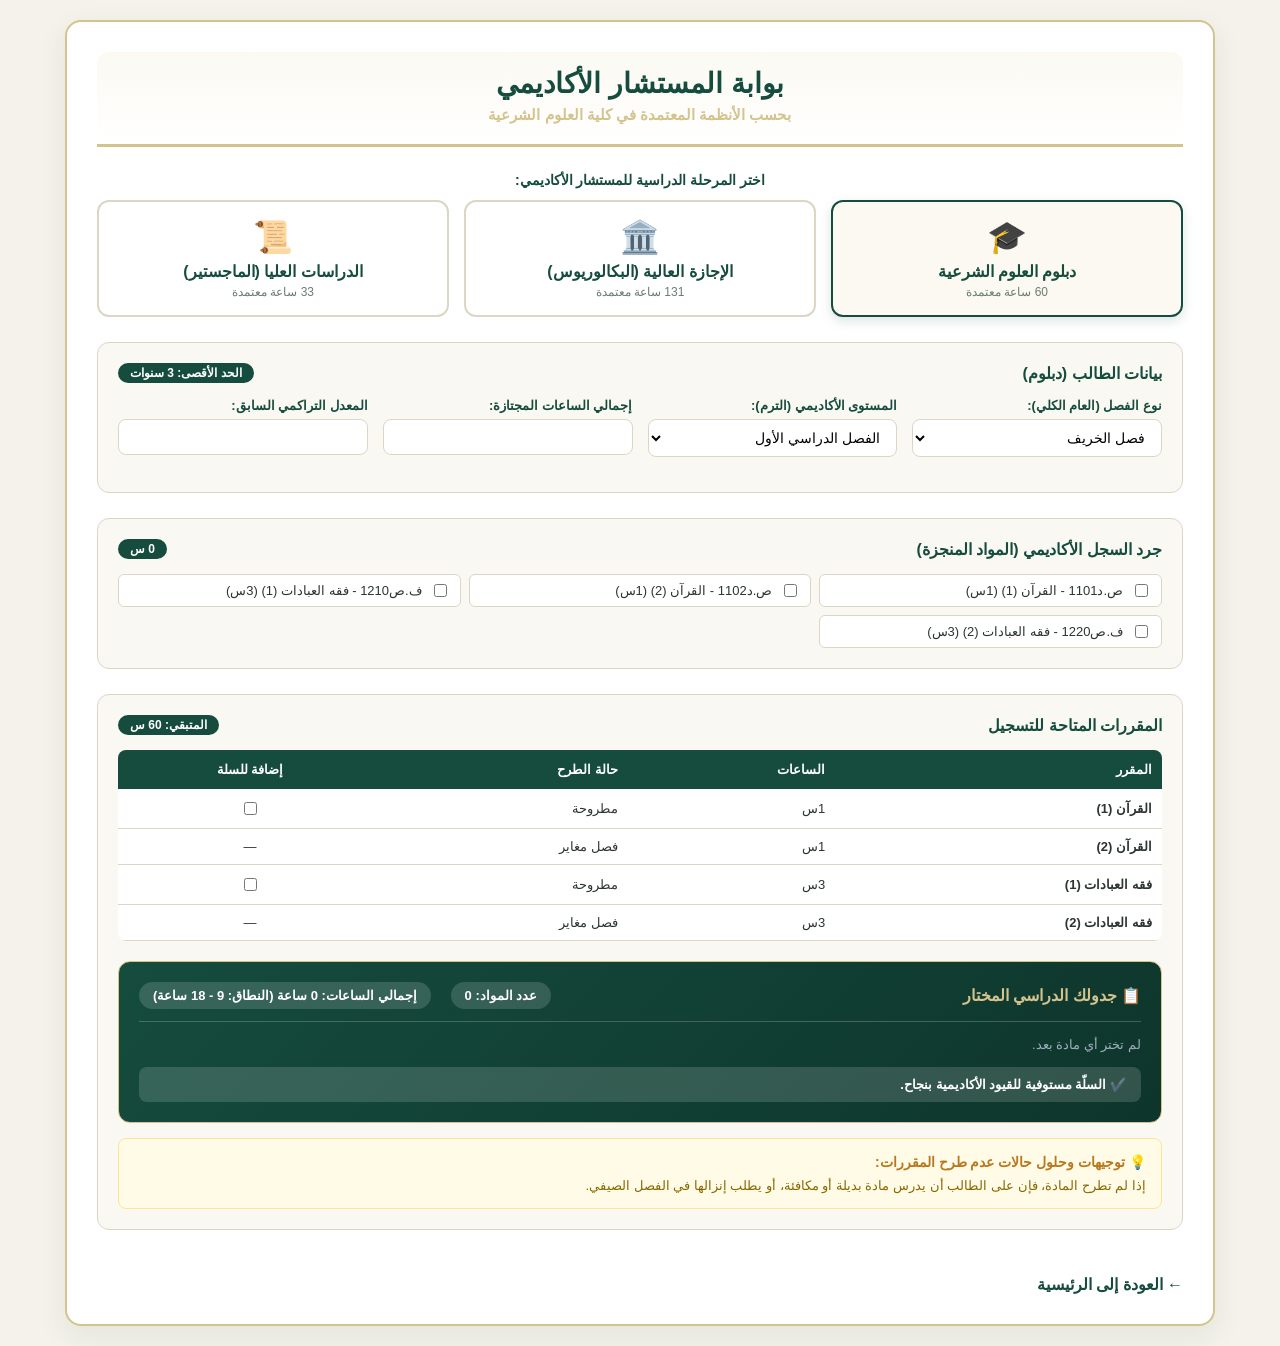
==== commit 670c0ede: "Update index.html" ====
--- a/advisor/index.html
+++ b/advisor/index.html
@@ -3,118 +3,43 @@
 <head>
   <meta charset="UTF-8">
   <meta name="viewport" content="width=device-width, initial-scale=1.0">
-  <title>بوابة المستشار الأكاديمي - د. سالم الحارثي</title>
+  <title>بوابة المستشار الأكاديمي - منهج الطالبين</title>
   <style>
     :root {
-      --primary: #154c3e;
-      --primary-dark: #0e352b;
-      --accent: #d4c38d;
-      --accent-light: #fbf9f2;
-      --bg: #f4f2ea;
-      --card-bg: #ffffff;
-      --border: #dcd6c5;
-      --text: #2c3531;
-      --text-muted: #6b7c75;
-      --success: #276749;
-      --success-bg: #c6f6d5;
-      --warning: #b7791f;
-      --warning-bg: #feebc8;
-      --danger: #9b2c2c;
-      --danger-bg: #fed7d7;
+      --primary: #154c3e; --primary-dark: #0e352b; --accent: #d4c38d; --accent-light: #fbf9f2;
+      --bg: #f4f2ea; --card-bg: #ffffff; --border: #dcd6c5; --text: #2c3531;
+      --text-muted: #6b7c75; --success: #276749; --warning: #b7791f; --danger: #9b2c2c;
     }
-
     * { box-sizing: border-box; font-family: 'Segoe UI', Tahoma, Geneva, Verdana, sans-serif; }
-    body { background-color: var(--bg); color: var(--text); margin: 0; padding: 20px; display: flex; justify-content: center; }
-    .container { width: 100%; max-width: 1150px; background: var(--card-bg); border-radius: 16px; box-shadow: 0 10px 30px rgba(21,76,62,0.08); padding: 30px; border: 2px solid var(--accent); }
-
+    body { background-color: var(--bg); color: var(--text); margin: 0; padding: 20px; display: flex; flex-direction: column; min-height: 90vh; }
+    .container { width: 100%; max-width: 1150px; background: var(--card-bg); border-radius: 16px; box-shadow: 0 10px 30px rgba(21,76,62,0.08); padding: 30px; border: 2px solid var(--accent); margin: auto; }
     .portal-header { text-align: center; border-bottom: 3px solid var(--accent); padding-bottom: 20px; margin-bottom: 25px; background: linear-gradient(to bottom, var(--accent-light), #fff); border-radius: 12px 12px 0 0; padding-top: 15px; }
     .portal-header h1 { color: var(--primary); margin: 0 0 6px 0; font-size: 28px; font-weight: 700; }
-    .portal-header p { color: var(--text-muted); margin: 0; font-size: 15px; font-weight: 500; }
-
+    .portal-header p { color: var(--accent); margin: 0; font-size: 15px; font-weight: bold; }
     .nav-title-bar { font-size: 14px; font-weight: bold; color: var(--primary); margin-bottom: 12px; text-align: center; }
     .program-nav { display: grid; grid-template-columns: repeat(3, 1fr); gap: 15px; margin-bottom: 25px; }
-    .nav-card {
-      border: 2px solid var(--border);
-      border-radius: 12px;
-      padding: 16px;
-      text-align: center;
-      cursor: pointer;
-      background: #fff;
-      transition: all 0.25s ease;
-    }
-    .nav-card:hover { border-color: var(--primary); transform: translateY(-2px); }
+    .nav-card { border: 2px solid var(--border); border-radius: 12px; padding: 16px; text-align: center; cursor: pointer; background: #fff; transition: all 0.25s ease; }
     .nav-card.active { border-color: var(--primary); background: var(--accent-light); box-shadow: 0 4px 12px rgba(21,76,62,0.15); }
     .nav-icon { font-size: 32px; margin-bottom: 6px; }
     .nav-title { font-size: 16px; font-weight: bold; color: var(--primary); }
     .nav-desc { font-size: 12px; color: var(--text-muted); margin-top: 4px; }
-
-    .sub-nav-container {
-      background: var(--accent-light);
-      border: 2px dashed var(--accent);
-      border-radius: 12px;
-      padding: 16px;
-      margin-bottom: 25px;
-      display: none;
-      animation: fadeIn 0.3s ease;
-    }
-    .sub-title-text { font-size: 13px; font-weight: bold; color: var(--primary); margin-bottom: 10px; text-align: center; }
-    .sub-nav-grid { display: grid; grid-template-columns: repeat(3, 1fr); gap: 12px; }
-    .sub-card {
-      border: 1px solid var(--border);
-      border-radius: 10px;
-      padding: 12px;
-      text-align: center;
-      cursor: pointer;
-      background: #fff;
-      transition: all 0.2s;
-    }
-    .sub-card:hover { border-color: var(--primary); }
-    .sub-card.active { border-color: var(--primary); background: var(--primary); color: #fff; font-weight: bold; border-width: 2px; }
-    .sub-card.active .sub-card-title { color: #fff; }
-    .sub-card-icon { font-size: 22px; margin-bottom: 4px; }
-    .sub-card-title { font-size: 14px; color: var(--primary); }
-
     .view-panel { display: none; }
     .view-panel.active { display: block; animation: fadeIn 0.3s ease; }
     @keyframes fadeIn { from { opacity: 0; transform: translateY(6px); } to { opacity: 1; transform: translateY(0); } }
-
     .step-box { background: #faf8f2; border: 1px solid var(--border); border-radius: 12px; padding: 20px; margin-bottom: 25px; }
     .step-title { font-size: 16px; font-weight: bold; color: var(--primary); margin-bottom: 15px; display: flex; align-items: center; justify-content: space-between; }
     .step-badge { background: var(--primary); color: #fff; border-radius: 20px; padding: 3px 12px; font-size: 12px; }
-
     .grid-settings { display: grid; grid-template-columns: repeat(auto-fit, minmax(210px, 1fr)); gap: 15px; margin-bottom: 15px; }
     .form-group { display: flex; flex-direction: column; gap: 6px; }
     .form-group label { font-size: 13px; font-weight: bold; color: var(--primary); }
     .form-group input, .form-group select { padding: 9px 12px; border-radius: 8px; border: 1px solid var(--border); font-size: 14px; outline: none; background: #fff; }
-
     .help-text { font-size: 11px; color: var(--warning); font-weight: bold; margin-top: 2px; }
-
-    .master-gates-grid { display: grid; grid-template-columns: repeat(auto-fit, minmax(240px, 1fr)); gap: 12px; margin-bottom: 15px; }
-    .gate-box { padding: 12px 15px; border-radius: 8px; border: 1px solid var(--border); background: #fff; display: flex; flex-direction: column; gap: 4px; }
-    .gate-title { font-size: 12px; font-weight: bold; color: var(--text-muted); }
-    .gate-status { font-size: 14px; font-weight: bold; }
-
-    .term-block { background: #fff; border: 1px solid var(--border); border-radius: 10px; padding: 15px; margin-bottom: 12px; }
-    .term-block-header { font-size: 14px; font-weight: bold; color: var(--primary); margin-bottom: 10px; display: flex; justify-content: space-between; border-bottom: 1px solid #edf2f7; padding-bottom: 6px; }
-    .term-badge-season { font-size: 11px; padding: 2px 8px; border-radius: 4px; font-weight: bold; }
-    .season-fall { background: #feebc8; color: #7b341e; }
-    .season-spring { background: #c6f6d5; color: #22543d; }
-
     .term-courses-grid { display: grid; grid-template-columns: repeat(auto-fill, minmax(280px, 1fr)); gap: 8px; }
     .inv-item { display: flex; align-items: center; gap: 8px; padding: 6px 10px; border-radius: 6px; background: #fff; border: 1px solid var(--border); font-size: 13px; }
-
     .table-responsive { width: 100%; border-collapse: collapse; margin-top: 10px; background: #fff; border-radius: 8px; overflow: hidden; }
     .table-responsive th { background: var(--primary); color: #fff; padding: 12px 10px; font-size: 13px; text-align: right; }
     .table-responsive td { padding: 10px; border-bottom: 1px solid var(--border); font-size: 13px; vertical-align: middle; }
-
-    .schedule-basket {
-      background: linear-gradient(135deg, var(--primary) 0%, var(--primary-dark) 100%);
-      color: #fff;
-      border-radius: 12px;
-      padding: 20px;
-      margin-top: 20px;
-      border: 1px solid var(--accent);
-    }
+    .schedule-basket { background: linear-gradient(135deg, var(--primary) 0%, var(--primary-dark) 100%); color: #fff; border-radius: 12px; padding: 20px; margin-top: 20px; border: 1px solid var(--accent); }
     .basket-header { display: flex; justify-content: space-between; align-items: center; border-bottom: 1px solid rgba(255,255,255,0.2); padding-bottom: 12px; margin-bottom: 15px; }
     .basket-title { font-size: 16px; font-weight: bold; color: var(--accent); }
     .basket-stats { display: flex; gap: 20px; }
@@ -122,843 +47,647 @@
     .basket-items-list { display: flex; flex-wrap: wrap; gap: 8px; margin-bottom: 15px; }
     .basket-chip { background: #fff; color: var(--primary); padding: 6px 12px; border-radius: 8px; font-size: 12px; font-weight: bold; display: flex; align-items: center; gap: 8px; }
     .chip-remove { cursor: pointer; color: var(--danger); font-size: 14px; font-weight: bold; }
-
     .basket-verdict { padding: 10px 15px; border-radius: 8px; font-size: 13px; font-weight: bold; }
-    .verdict-ok { background: var(--success); color: #fff; }
-    .verdict-low { background: var(--warning); color: #fff; }
-    .verdict-high { background: var(--danger); color: #fff; }
-
-    .alert-banner { padding: 14px 18px; border-radius: 10px; margin-bottom: 20px; font-size: 14px; line-height: 1.6; }
-    .alert-danger { background: var(--danger-bg); color: var(--danger); border: 1px solid #feb2b2; }
-    .alert-warning { background: var(--warning-bg); color: var(--warning); border: 1px solid #fbd38d; }
-    .alert-success { background: var(--success-bg); color: var(--success); border: 1px solid #9ae6b4; }
-
-    @media (max-width: 768px) {
-      .program-nav { grid-template-columns: 1fr; }
-      .sub-nav-grid { grid-template-columns: 1fr; }
-    }
+    .solutions-box { margin-top: 15px; background: #fffbe6; border: 1px solid #ffe58f; border-radius: 8px; padding: 15px; font-size: 13px; color: #876800; display: none; }
+    .solutions-box h4 { margin: 0 0 8px 0; font-size: 14px; color: #b7791f; display: flex; align-items: center; gap: 6px; }
+    .back-link { display: inline-block; margin-top: 20px; color: var(--primary); text-decoration: none; font-weight: bold; }
   </style>
 </head>
 <body>
 
 <div class="container">
   <div class="portal-header">
-    <h1>بوابة المستشار الأكاديمي الشاملة</h1>
-    <p>كلية العلوم الشرعية • إشراف: د. سالم الحارثي</p>
+    <h1>بوابة المستشار الأكاديمي</h1>
+    <p>بحسب الأنظمة المعتمدة في كلية العلوم الشرعية</p>
   </div>
 
   <div class="nav-title-bar">اختر المرحلة الدراسية للمستشار الأكاديمي:</div>
   <div class="program-nav">
     <div class="nav-card active" id="nav-dip" onclick="selectMainProgram('dip')">
-      <div class="nav-icon">🎓</div>
-      <div class="nav-title">دبلوم العلوم الشرعية</div>
-      <div class="nav-desc">60 ساعة معتمدة • سنتان (حد أقصى 3 سنوات)</div>
+      <div class="nav-icon">🎓</div><div class="nav-title">دبلوم العلوم الشرعية</div><div class="nav-desc">60 ساعة معتمدة</div>
     </div>
     <div class="nav-card" id="nav-ba" onclick="selectMainProgram('ba')">
-      <div class="nav-icon">🏛️</div>
-      <div class="nav-title">الإجازة العالية (البكالوريوس)</div>
-      <div class="nav-desc">131 ساعة معتمدة • مشترك ثم تخصص (حد أقصى 5 سنوات)</div>
+      <div class="nav-icon">🏛️</div><div class="nav-title">الإجازة العالية (البكالوريوس)</div><div class="nav-desc">131 ساعة معتمدة</div>
     </div>
     <div class="nav-card" id="nav-ma" onclick="selectMainProgram('ma')">
-      <div class="nav-icon">📜</div>
-      <div class="nav-title">الدراسات العليا (الماجستير)</div>
-      <div class="nav-desc">33 ساعة معتمدة • 3 تخصصات • تفرغ كلي أو جزئي</div>
-    </div>
-  </div>
-
-  <div class="sub-nav-container" id="ba-sub-nav-container">
-    <div class="sub-title-text">اختر مسار البكالوريوس:</div>
-    <div class="sub-nav-grid">
-      <div class="sub-card active" id="sub-ba-common" onclick="selectBASubTrack('common')">
-        <div class="sub-card-icon">📖</div>
-        <div class="sub-card-title">المرحلة المشتركة (فصول 1-4)</div>
-        <div style="font-size:11px; opacity:0.8; margin-top:2px;">66 ساعة معتمدة</div>
-      </div>
-      <div class="sub-card" id="sub-ba-fiqh" onclick="selectBASubTrack('fiqh')">
-        <div class="sub-card-icon">⚖️</div>
-        <div class="sub-card-title">تخصص الفقه وأصوله (فصول 5-8)</div>
-        <div style="font-size:11px; opacity:0.8; margin-top:2px;">يتطلب اجتياز كامل الـ 66 ساعة</div>
-      </div>
-      <div class="sub-card" id="sub-ba-osool" onclick="selectBASubTrack('osool')">
-        <div class="sub-card-icon">🕌</div>
-        <div class="sub-card-title">تخصص أصول الدين (فصول 5-8)</div>
-        <div style="font-size:11px; opacity:0.8; margin-top:2px;">يتطلب اجتياز كامل الـ 66 ساعة</div>
-      </div>
-    </div>
-  </div>
-
-  <div class="sub-nav-container" id="ma-sub-nav-container">
-    <div class="sub-title-text">حدد برنامج الماجستير التخصصي المعتمد:</div>
-    <div class="sub-nav-grid">
-      <div class="sub-card active" id="sub-ma-fiqh" onclick="selectMATrack('fiqh')">
-        <div class="sub-card-icon">⚖️</div>
-        <div class="sub-card-title">ماجستير الفقه وأصوله</div>
-      </div>
-      <div class="sub-card" id="sub-ma-econ" onclick="selectMATrack('econ')">
-        <div class="sub-card-icon">📈</div>
-        <div class="sub-card-title">ماجستير الاقتصاد الإسلامي</div>
-      </div>
-      <div class="sub-card" id="sub-ma-osool" onclick="selectMATrack('osool')">
-        <div class="sub-card-icon">🕌</div>
-        <div class="sub-card-title">ماجستير أصول الدين</div>
-      </div>
+      <div class="nav-icon">📜</div><div class="nav-title">الدراسات العليا (الماجستير)</div><div class="nav-desc">33 ساعة معتمدة</div>
     </div>
   </div>
 
   <!-- ==================== قسم الدبلوم ==================== -->
   <div class="view-panel active" id="panel-dip">
     <div class="step-box">
-      <div class="step-title">
-        <span>بيانات الطالب وفصل التسجيل (دبلوم العلوم الشرعية - 60 ساعة معتمدة)</span>
-        <span class="step-badge">الحد الأقصى: 3 سنوات</span>
-      </div>
+      <div class="step-title"><span>بيانات الطالب (دبلوم)</span><span class="step-badge">الحد الأقصى: 3 سنوات</span></div>
       <div class="grid-settings">
         <div class="form-group">
-          <label>الفصل المستهدف للتسجيل:</label>
-          <select id="dip-season" onchange="runDipAudit()">
-            <option value="fall">فصل الخريف (المقررات الخريفية)</option>
-            <option value="spring">فصل الربيع (المقررات الربيعية)</option>
-            <option value="summer">فصل صيفي استثنائي</option>
+          <label>نوع الفصل (العام الكلي):</label>
+          <select id="dip-term-type" onchange="runDipAudit()">
+            <option value="fall">فصل الخريف</option>
+            <option value="spring">فصل الربيع</option>
+            <option value="summer">الفصل الصيفي</option>
           </select>
         </div>
         <div class="form-group">
-          <label>إجمالي الساعات المعتمدة:</label>
-          <input type="number" id="dip-passed-hours" min="0" max="60" placeholder="اتركه فارغاً أو اكتب الساعات" oninput="onDipPassedHoursInput(this.value)">
-          <div class="help-text">💡 أدخل الساعات المعتمدة أو علم على المواد أسفلها.</div>
+          <label>المستوى الأكاديمي (الترم):</label>
+          <select id="dip-term-level" onchange="runDipAudit()">
+            <option value="1">الفصل الدراسي الأول</option>
+            <option value="2">الفصل الدراسي الثاني</option>
+            <option value="3">الفصل الدراسي الثالث</option>
+            <option value="4">الفصل الدراسي الرابع</option>
+          </select>
+        </div>
+        <div class="form-group">
+          <label>إجمالي الساعات المجتازة:</label>
+          <input type="number" id="dip-passed-hours" min="0" max="60" oninput="onDipPassedHoursInput(this.value)">
         </div>
         <div class="form-group">
           <label>المعدل التراكمي السابق:</label>
-          <input type="number" id="dip-gpa" step="0.01" min="0" max="4" placeholder="مثال: 2.50" oninput="runDipAudit()">
-        </div>
-        <div class="form-group">
-          <label>الفصل الدراسي الفعلي للطالب:</label>
-          <select id="dip-term-count" onchange="runDipAudit()">
-            <option value="1">الفصل 1</option>
-            <option value="2">الفصل 2</option>
-            <option value="3">الفصل 3</option>
-            <option value="4">الفصل 4</option>
-            <option value="5">الفصل 5</option>
-            <option value="6">الفصل 6</option>
-          </select>
-        </div>
-      </div>
-    </div>
-
-    <div class="step-box">
-      <div class="step-title">
-        <span>جرد السجل الأكاديمي لمقررات الدبلوم</span>
-        <span class="step-badge" id="dip-passed-badge">0 ساعة معتمدة</span>
-      </div>
-      <div style="font-size:12px; color:var(--primary); font-weight:bold; margin-bottom:10px;">
-        📌 ملاحظة: ضع علامة (✔) بجانب المواد التي اجتزتها ليحسبها النظام فوراً.
-      </div>
+          <input type="number" id="dip-gpa" step="0.01" min="0" max="4" oninput="runDipAudit()">
+          <div class="help-text" id="dip-probation-warning" style="display:none; color:var(--danger);">⚠️ تحت الملاحظة (معدل أقل من 2.00: النطاق 6 إلى 12 ساعة).</div>
+        </div>
+      </div>
+    </div>
+
+    <div class="step-box">
+      <div class="step-title"><span>جرد السجل الأكاديمي (المواد المنجزة)</span><span class="step-badge" id="dip-passed-badge">0 س</span></div>
       <div id="dip-inventory-container"></div>
     </div>
 
     <div class="step-box">
-      <div class="step-title">
-        <span>المقررات المطروحة للتسجيل (الدبلوم)</span>
-        <span class="step-badge" id="dip-remaining-badge">المتبقي: 60 ساعة معتمدة</span>
-      </div>
-      <div id="dip-alerts"></div>
+      <div class="step-title"><span>المقررات المتاحة للتسجيل</span><span class="step-badge" id="dip-remaining-badge">المتبقي: 60 س</span></div>
       <table class="table-responsive">
-        <thead>
-          <tr>
-            <th style="width: 26%;">اسم المقرر ودرجة الأهمية</th>
-            <th style="width: 8%;">الساعات</th>
-            <th style="width: 26%;">المتطلب السابق</th>
-            <th style="width: 18%;">حالة الطرح في الجدول</th>
-            <th style="width: 22%; text-align: center;">إضافة إلى الجدول</th>
-          </tr>
-        </thead>
+        <thead><tr><th>المقرر</th><th>الساعات</th><th>حالة الطرح</th><th style="text-align: center;">إضافة للسلة</th></tr></thead>
         <tbody id="dip-table-body"></tbody>
       </table>
 
       <div class="schedule-basket">
         <div class="basket-header">
-          <div class="basket-title">📋 جدولك الدراسي المختار لهذا الفصل (الدبلوم)</div>
+          <div class="basket-title">📋 جدولك الدراسي المختار</div>
           <div class="basket-stats">
             <div class="stat-pill">عدد المواد: <span id="dip-basket-count">0</span></div>
-            <div class="stat-pill">إجمالي الساعات: <span id="dip-basket-hours">0</span> ساعة</div>
+            <div class="stat-pill">إجمالي الساعات: <span id="dip-basket-hours">0</span> ساعة (<span id="dip-limits-text">النطاق: 9 - 18</span>)</div>
           </div>
         </div>
-        <div class="basket-items-list" id="dip-basket-items">
-          <span style="font-size:13px; color:#a0aec0;">لم تختر أي مادة بعد.</span>
-        </div>
+        <div class="basket-items-list" id="dip-basket-items"><span style="font-size:13px; color:#a0aec0;">لم تختر أي مادة.</span></div>
         <div class="basket-verdict" id="dip-basket-verdict">يرجى اختيار المقررات.</div>
       </div>
-      <div id="dip-solutions"></div>
+      
+      <div class="solutions-box" id="dip-solutions-box">
+        <h4>💡 توجيهات وحلول حالات عدم طرح المقررات:</h4>
+        <div>إذا لم تطرح المادة، فإن على الطالب أن يدرس مادة بديلة أو مكافئة، أو يطلب إنزالها في الفصل الصيفي.</div>
+      </div>
     </div>
   </div>
 
   <!-- ==================== قسم البكالوريوس ==================== -->
   <div class="view-panel" id="panel-ba">
     <div class="step-box">
-      <div class="step-title">
-        <span id="ba-panel-heading">1. بيانات الطالب وفصل التسجيل - المرحلة المشتركة (66 ساعة معتمدة)</span>
-        <span class="step-badge">الحد الأقصى: 5 سنوات</span>
-      </div>
+      <div class="step-title"><span>بيانات الطالب (بكالوريوس)</span><span class="step-badge">الحد الأقصى: 5 سنوات</span></div>
       <div class="grid-settings">
         <div class="form-group">
-          <label>الفصل المستهدف للتسجيل:</label>
-          <select id="ba-season" onchange="runBAAudit()">
-            <option value="fall">فصل الخريف (المقررات الخريفية)</option>
-            <option value="spring">فصل الربيع (المقررات الربيعية)</option>
-            <option value="summer">فصل صيفي استثنائي</option>
+          <label>نوع الفصل (العام الكلي):</label>
+          <select id="ba-term-type" onchange="runBAAudit()">
+            <option value="fall">فصل الخريف</option>
+            <option value="spring">فصل الربيع</option>
+            <option value="summer">الفصل الصيفي</option>
           </select>
         </div>
         <div class="form-group">
-          <label>إجمالي الساعات المعتمدة:</label>
-          <input type="number" id="ba-passed-hours" min="0" max="131" placeholder="اتركه فارغاً أو اكتب الساعات" oninput="onBAPassedHoursInput(this.value)">
-          <div class="help-text">💡 يمكنك إدخال الساعات المعتمدة مباشرة أو التأشير على المواد أسفلها.</div>
+          <label>المستوى الأكاديمي (الترم):</label>
+          <select id="ba-term-level" onchange="runBAAudit()">
+            <option value="1">الفصل الأول</option><option value="2">الفصل الثاني</option>
+            <option value="3">الفصل الثالث</option><option value="4">الفصل الرابع</option>
+            <option value="5">الفصل الخامس</option><option value="6">الفصل السادس</option>
+            <option value="7">الفصل السابع</option><option value="8">الفصل الثامن</option>
+          </select>
+        </div>
+        <div class="form-group">
+          <label>إجمالي الساعات المجتازة:</label>
+          <input type="number" id="ba-passed-hours" min="0" max="131" oninput="onBAPassedHoursInput(this.value)">
         </div>
         <div class="form-group">
           <label>المعدل التراكمي السابق:</label>
-          <input type="number" id="ba-gpa" step="0.01" min="0" max="4" placeholder="مثال: 2.80" oninput="runBAAudit()">
-        </div>
-        <div class="form-group">
-          <label>الفصل الدراسي الفعلي للطالب:</label>
-          <select id="ba-term-count" onchange="runBAAudit()">
-            <option value="1">الفصل 1</option>
-            <option value="2">الفصل 2</option>
-            <option value="3">الفصل 3</option>
-            <option value="4">الفصل 4</option>
-            <option value="5">الفصل 5</option>
-            <option value="6">الفصل 6</option>
-            <option value="7">الفصل 7</option>
-            <option value="8">الفصل 8</option>
-            <option value="9">الفصل 9</option>
-            <option value="10">الفصل 10</option>
-          </select>
-        </div>
-      </div>
-    </div>
-
-    <div class="step-box">
-      <div class="step-title">
-        <span id="ba-inv-heading">2. جرد السجل لمقررات المرحلة المشتركة</span>
-        <span class="step-badge" id="ba-passed-badge">0 ساعة معتمدة</span>
-      </div>
-      <div style="font-size:12px; color:var(--primary); font-weight:bold; margin-bottom:10px;">
-        📌 ملاحظة: ضع علامة (✔) بجانب المواد التي درستها ليتولى النظام حساب الساعات المعتمدة تلقائياً.
-      </div>
+          <input type="number" id="ba-gpa" step="0.01" min="0" max="4" oninput="runBAAudit()">
+          <div class="help-text" id="ba-probation-warning" style="display:none; color:var(--danger);">⚠️ تحت الملاحظة (معدل أقل من 2.00: النطاق 6 إلى 12 ساعة).</div>
+        </div>
+      </div>
+    </div>
+
+    <div class="step-box">
+      <div class="step-title"><span>جرد السجل الأكاديمي (المواد المنجزة)</span><span class="step-badge" id="ba-passed-badge">0 س</span></div>
       <div id="ba-inventory-container"></div>
     </div>
 
     <div class="step-box">
-      <div class="step-title">
-        <span>3. المقررات المطروحة للتسجيل وفحص بوابة التخصص</span>
-        <span class="step-badge" id="ba-remaining-badge">المتبقي: 131 ساعة معتمدة</span>
-      </div>
-      <div id="ba-alerts"></div>
+      <div class="step-title"><span>المقررات المتاحة للتسجيل</span><span class="step-badge" id="ba-remaining-badge">المتبقي: 131 س</span></div>
       <table class="table-responsive">
-        <thead>
-          <tr>
-            <th style="width: 28%;">المقرر والتصنيف الأكاديمي</th>
-            <th style="width: 8%;">الساعات</th>
-            <th style="width: 26%;">المتطلب السابق</th>
-            <th style="width: 18%;">حالة الطرح بالجدول</th>
-            <th style="width: 20%; text-align: center;">إضافة للجدول الفصلي</th>
-          </tr>
-        </thead>
+        <thead><tr><th>المقرر</th><th>الساعات</th><th>حالة الطرح</th><th style="text-align: center;">إضافة للسلة</th></tr></thead>
         <tbody id="ba-table-body"></tbody>
       </table>
 
       <div class="schedule-basket">
         <div class="basket-header">
-          <div class="basket-title">📋 جدولك الدراسي المختار لهذا الفصل (البكالوريوس)</div>
+          <div class="basket-title">📋 جدولك الدراسي المختار</div>
           <div class="basket-stats">
             <div class="stat-pill">عدد المواد: <span id="ba-basket-count">0</span></div>
-            <div class="stat-pill">إجمالي الساعات: <span id="ba-basket-hours">0</span> ساعة</div>
+            <div class="stat-pill">إجمالي الساعات: <span id="ba-basket-hours">0</span> ساعة (<span id="ba-limits-text">النطاق: 9 - 18</span>)</div>
           </div>
         </div>
-        <div class="basket-items-list" id="ba-basket-items">
-          <span style="font-size:13px; color:#a0aec0;">لم تختر أي مادة بعد.</span>
-        </div>
+        <div class="basket-items-list" id="ba-basket-items"><span style="font-size:13px; color:#a0aec0;">لم تختر أي مادة.</span></div>
         <div class="basket-verdict" id="ba-basket-verdict">يرجى اختيار المقررات.</div>
       </div>
-      <div id="ba-solutions"></div>
+
+      <div class="solutions-box" id="ba-solutions-box">
+        <h4>💡 توجيهات وحلول حالات عدم طرح المقررات:</h4>
+        <div>إذا لم تطرح المادة، فإن على الطالب أن يدرس مادة بديلة أو مكافئة، أو يطلب إنزالها في الفصل الصيفي.</div>
+      </div>
     </div>
   </div>
 
   <!-- ==================== قسم الماجستير ==================== -->
   <div class="view-panel" id="panel-ma">
     <div class="step-box">
-      <div class="step-title">
-        <span id="ma-panel-heading">1. بيانات طالب الماجستير ونوع التفرغ</span>
-        <span class="step-badge" id="ma-limit-badge">الحد الأقصى: 7 فصول</span>
-      </div>
+      <div class="step-title"><span>بيانات طالب الماجستير (دراسات عليا)</span><span class="step-badge">إجمالي: 33 ساعة</span></div>
       <div class="grid-settings">
         <div class="form-group">
-          <label>نوع التفرغ الدراسي:</label>
-          <select id="ma-enrollment-type" onchange="onMAEnrollmentChange()">
-            <option value="full">تفرغ كلي (3 - 12 ساعة) • 4 فصول نظامية</option>
-            <option value="part">تفرغ جزئي (3 - 6 ساعات) • 6 فصول نظامية</option>
+          <label>نوع الفصل:</label>
+          <select id="ma-term-type" onchange="runMAAudit()">
+            <option value="fall">فصل الخريف</option><option value="spring">فصل الربيع</option>
           </select>
         </div>
         <div class="form-group">
-          <label>الفصل المستهدف للتسجيل:</label>
-          <select id="ma-season" onchange="runMAAudit()">
-            <option value="fall">فصل الخريف</option>
-            <option value="spring">فصل الربيع</option>
-          </select>
-        </div>
-        <div class="form-group">
-          <label>إجمالي الساعات المعتمدة:</label>
-          <input type="number" id="ma-passed-hours" min="0" max="24" placeholder="اتركه فارغاً أو اكتب الساعات" oninput="onMAPassedHoursInput(this.value)">
-          <div class="help-text">💡 يمكنك إدخال الساعات المعتمدة مباشرة أو التأشير على المواد أسفلها.</div>
-        </div>
-        <div class="form-group">
           <label>المعدل التراكمي السابق:</label>
-          <input type="number" id="ma-gpa" step="0.01" min="0" max="4" placeholder="مثال: 3.50" oninput="runMAAudit()">
-        </div>
-        <div class="form-group">
-          <label>الفصل الدراسي الحالي:</label>
-          <select id="ma-term-count" onchange="runMAAudit()"></select>
-        </div>
-      </div>
-
-      <div class="master-gates-grid">
-        <div class="gate-box" id="gate-thesis-box">
-          <span class="gate-title">بوابة تسجيل الرسالة (شرط: إنهاء 12 ساعة معتمدة):</span>
-          <span class="gate-status" id="gate-thesis-status">غير مؤهل</span>
-        </div>
-        <div class="gate-box" id="gate-defense-box">
-          <span class="gate-title">بوابة مناقشة الرسالة والتخرج (24س + معدل $\ge$ 3.00):</span>
-          <span class="gate-status" id="gate-defense-status">غير مؤهل</span>
-        </div>
-      </div>
-    </div>
-
-    <div class="step-box">
-      <div class="step-title">
-        <span id="ma-inv-heading">2. جرد السجل الأكاديمي لمقررات الماجستير (24 ساعة معتمدة)</span>
-        <span class="step-badge" id="ma-passed-badge">0 ساعة معتمدة</span>
-      </div>
-      <div style="font-size:12px; color:var(--primary); font-weight:bold; margin-bottom:10px;">
-        📌 ملاحظة: إذا كنت لا تعرف مجموع ساعاتك، ضع علامة (✔) بجانب المواد التي درستها وسيحسبها النظام تلقائياً.
-      </div>
+          <input type="number" id="ma-gpa" step="0.01" min="0" max="4" oninput="runMAAudit()">
+          <div class="help-text" id="ma-probation-warning" style="display:none; color:var(--danger);">⚠️ تحت الملاحظة (المعدل أقل من 3.00 - بلا قيود على الساعات).</div>
+        </div>
+      </div>
+    </div>
+
+    <div class="step-box">
+      <div class="step-title"><span>جرد السجل الأكاديمي (الماجستير)</span><span class="step-badge" id="ma-passed-badge">0 س</span></div>
       <div id="ma-inventory-container"></div>
     </div>
 
     <div class="step-box">
-      <div class="step-title">
-        <span>3. المقررات المطروحة للتسجيل واختيار مواد الفصل</span>
-        <span class="step-badge" id="ma-remaining-badge">المتبقي: 24 ساعة معتمدة</span>
-      </div>
-      <div id="ma-alerts"></div>
+      <div class="step-title"><span>المقررات المتاحة للماجستير</span></div>
       <table class="table-responsive">
-        <thead>
-          <tr>
-            <th style="width: 32%;">اسم المقرر والتصنيف</th>
-            <th style="width: 10%;">الساعات</th>
-            <th style="width: 24%;">طبيعة المقرر</th>
-            <th style="width: 16%;">حالة الطرح</th>
-            <th style="width: 18%; text-align: center;">إضافة للجدول</th>
-          </tr>
-        </thead>
+        <thead><tr><th>المقرر</th><th>الساعات</th><th>حالة الطرح</th><th style="text-align: center;">إضافة للسلة</th></tr></thead>
         <tbody id="ma-table-body"></tbody>
       </table>
 
       <div class="schedule-basket">
         <div class="basket-header">
-          <div class="basket-title">📋 جدولك الدراسي المختار لهذا الفصل (الماجستير)</div>
+          <div class="basket-title">📋 جدول الماجستير المختار</div>
           <div class="basket-stats">
-            <div class="stat-pill">عدد المواد: <span id="ma-basket-count">0</span></div>
-            <div class="stat-pill">إجمالي الساعات: <span id="ma-basket-hours">0</span> ساعة</div>
+            <div class="stat-pill">إجمالي الساعات: <span id="ma-basket-hours">0</span> ساعة (بدون قيود سقف)</div>
           </div>
         </div>
-        <div class="basket-items-list" id="ma-basket-items">
-          <span style="font-size:13px; color:#a0aec0;">لم تختر أي مادة بعد.</span>
-        </div>
-        <div class="basket-verdict" id="ma-basket-verdict">يرجى اختيار المقررات.</div>
-      </div>
-      <div id="ma-solutions"></div>
+        <div class="basket-items-list" id="ma-basket-items"><span style="font-size:13px; color:#a0aec0;">لم تختر أي مادة.</span></div>
+      </div>
     </div>
   </div>
+
+  <a href="../index.html" class="back-link">← العودة إلى الرئيسية</a>
 </div>
 
 <script>
-  const MASTER_PLAN = [
-    { id: 'm_f1', major: 'fiqh', termNum: 1, code: 'ع.ش6140', name: 'مناهج البحث في العلوم الشرعية', hours: 3, season: 'fall', priority: 1 },
-    { id: 'm_f2', major: 'fiqh', termNum: 1, code: 'ف.ص6220', name: 'قضايا فقهية اقتصادية معاصرة', hours: 3, season: 'fall', priority: 2 },
-    { id: 'm_f3', major: 'fiqh', termNum: 1, code: 'ف.ص6310', name: 'أصول الفقه (الدلالات)', hours: 3, season: 'fall', priority: 2 },
-    { id: 'm_f_el_c', major: 'fiqh', termNum: 1, code: 'اخ.كلية', name: 'اختياري كلية', hours: 3, season: 'fall', priority: 3, isElective: true },
-    { id: 'm_f4', major: 'fiqh', termNum: 2, code: 'ف.ص6320', name: 'الأدلة التبعية', hours: 3, season: 'spring', priority: 2 },
-    { id: 'm_f5', major: 'fiqh', termNum: 2, code: 'ف.ص6360', name: 'النظريات الفقهية (نظرية الضمان)', hours: 3, season: 'spring', priority: 2 },
-    { id: 'm_f_el_m1', major: 'fiqh', termNum: 2, code: 'اخ.تخصص1', name: 'اختياري تخصص فقه (1)', hours: 3, season: 'spring', priority: 3, isElective: true },
-    { id: 'm_f_el_m2', major: 'fiqh', termNum: 2, code: 'اخ.تخصص2', name: 'اختياري تخصص فقه (2)', hours: 3, season: 'spring', priority: 3, isElective: true },
-
-    { id: 'm_e1', major: 'econ', termNum: 1, code: 'ع.ش6140', name: 'مناهج البحث في العلوم الشرعية', hours: 3, season: 'fall', priority: 1 },
-    { id: 'm_e2', major: 'econ', termNum: 1, code: 'ف.ص6410', name: 'الاقتصاد الإسلامي الجزئي', hours: 3, season: 'fall', priority: 2 },
-    { id: 'm_e3', major: 'econ', termNum: 1, code: 'ف.ص6380', name: 'مقاصد الشريعة (متقدم)', hours: 3, season: 'fall', priority: 2 },
-    { id: 'm_e_el_c', major: 'econ', termNum: 1, code: 'اخ.كلية', name: 'اختياري كلية', hours: 3, season: 'fall', priority: 3, isElective: true },
-    { id: 'm_e4', major: 'econ', termNum: 2, code: 'ف.ص6420', name: 'الاقتصاد الإسلامي الكلي', hours: 3, season: 'spring', priority: 2 },
-    { id: 'm_e5', major: 'econ', termNum: 2, code: 'ف.ص6210', name: 'النظرية النقدية والمصرفية في الإسلام', hours: 3, season: 'spring', priority: 2 },
-    { id: 'm_e_el_m1', major: 'econ', termNum: 2, code: 'اخ.تخصص1', name: 'اختياري تخصص اقتصاد (1)', hours: 3, season: 'spring', priority: 3, isElective: true },
-    { id: 'm_e_el_m2', major: 'econ', termNum: 2, code: 'اخ.تخصص2', name: 'اختياري تخصص اقتصاد (2)', hours: 3, season: 'spring', priority: 3, isElective: true },
-
-    { id: 'm_o1', major: 'osool', termNum: 1, code: 'ع.ش6140', name: 'مناهج البحث في العلوم الشرعية', hours: 3, season: 'fall', priority: 1 },
-    { id: 'm_o2', major: 'osool', termNum: 1, code: 'ص.د6310', name: 'دراسات معاصرة في السنة', hours: 3, season: 'fall', priority: 2 },
-    { id: 'm_o3', major: 'osool', termNum: 1, code: 'ص.د6240', name: 'التفسير الموضوعي (متقدم)', hours: 3, season: 'fall', priority: 2 },
-    { id: 'm_o_el_c', major: 'osool', termNum: 1, code: 'اخ.كلية', name: 'اختياري كلية', hours: 3, season: 'fall', priority: 3, isElective: true },
-    { id: 'm_o4', major: 'osool', termNum: 2, code: 'ص.د6430', name: 'علم الكلام (الإلهيات)', hours: 3, season: 'spring', priority: 2 },
-    { id: 'm_o5', major: 'osool', termNum: 2, code: 'ص.د6410', name: 'أصول الدعوة ومناهجها', hours: 3, season: 'spring', priority: 2 },
-    { id: 'm_o_el_m1', major: 'osool', termNum: 2, code: 'اخ.تخصص1', name: 'اختياري تخصص أصول (1)', hours: 3, season: 'spring', priority: 3, isElective: true },
-    { id: 'm_o_el_m2', major: 'osool', termNum: 2, code: 'اخ.تخصص2', name: 'اختياري تخصص أصول (2)', hours: 3, season: 'spring', priority: 3, isElective: true }
+  // بيانات البكالوريوس مع دعم المتطلبات المتعددة (prereqs مصفوفة)
+  const BA_PLAN = [
+    { id: 'b1', termNum: 1, code: 'ص.د3101', name: 'القرآن (1)', hours: 1, season: 'fall', prereqs: [] },
+    { id: 'b2', termNum: 2, code: 'ص.د3102', name: 'القرآن (2)', hours: 1, season: 'spring', prereqs: ['b1'] },
+    { id: 'b3', termNum: 1, code: 'ص.د3210', name: 'التجويد (1)', hours: 2, season: 'fall', prereqs: [] },
+    { id: 'b4', termNum: 2, code: 'ص.د3220', name: 'التجويد (2)', hours: 2, season: 'spring', prereqs: ['b3'] },
+    { id: 'b5', termNum: 1, code: 'ص.د3510', name: 'العقيدة (1)', hours: 3, season: 'fall', prereqs: [] },
+    { id: 'b6', termNum: 2, code: 'ص.د3520', name: 'العقيدة (2)', hours: 3, season: 'spring', prereqs: ['b5'] },
+    { id: 'b7', termNum: 1, code: 'ف.ص3210', name: 'فقه العبادات (1)', hours: 3, season: 'fall', prereqs: [] },
+    { id: 'b8', termNum: 2, code: 'ف.ص3220', name: 'فقه العبادات (2)', hours: 3, season: 'spring', prereqs: ['b7'] },
+    { id: 'b9', termNum: 1, code: 'م.ع3310', name: 'النحو (1)', hours: 3, season: 'fall', prereqs: [] },
+    { id: 'b10', termNum: 2, code: 'م.ع3320', name: 'النحو (2)', hours: 3, season: 'spring', prereqs: ['b9'] },
+    // أمثلة لمواد تشترط متطلبات متعددة معاً (مثل الصرف والبلاغة كمثال للمقررات المتقدمة)
+    { id: 'b11', termNum: 3, code: 'لغ.3401', name: 'علم الصرف', hours: 3, season: 'fall', prereqs: [] },
+    { id: 'b12', termNum: 3, code: 'لغ.3402', name: 'البلاغة العربية', hours: 3, season: 'spring', prereqs: [] },
+    { id: 'b13', termNum: 4, code: 'لغ.3410', name: 'التبيقات اللغوية', hours: 3, season: 'fall', prereqs: ['b11', 'b12'] } 
   ];
 
-  const BA_PLAN = [
-    { id: 'b1', phase: 'common', termNum: 1, code: 'ص.د3101', name: 'القرآن الكريم (1)', hours: 1, prereq: null, season: 'fall', isChain: true, opens: 'القرآن (2)', priority: 1, major: 'common' },
-    { id: 'b2', phase: 'common', termNum: 1, code: 'ص.د3210', name: 'التجويد (1)', hours: 2, prereq: null, season: 'fall', isChain: true, opens: 'التجويد (2)', priority: 1, major: 'common' },
-    { id: 'b3', phase: 'common', termNum: 1, code: 'ص.د3510', name: 'العقيدة (1)', hours: 3, prereq: null, season: 'fall', isChain: true, opens: 'العقيدة (2)', priority: 1, major: 'common' },
-    { id: 'b4', phase: 'common', termNum: 1, code: 'ف.ص3210', name: 'فقه العبادات (1)', hours: 3, prereq: null, season: 'fall', isChain: true, opens: 'فقه العبادات (2)', priority: 1, major: 'common' },
-    { id: 'b5', phase: 'common', termNum: 1, code: 'ف.ص3820', name: 'تاريخ التشريع الإسلامي', hours: 2, prereq: null, season: 'fall', priority: 2, major: 'common' },
-    { id: 'b6', phase: 'common', termNum: 1, code: 'م.ع3310', name: 'النحو (1)', hours: 3, prereq: null, season: 'fall', isChain: true, opens: 'النحو (2)', priority: 1, major: 'common' },
-    { id: 'b7', phase: 'common', termNum: 1, code: 'م.ع3410', name: 'اللغة الإنجليزية (1)', hours: 2, prereq: null, season: 'fall', isChain: true, opens: 'اللغة الإنجليزية (2)', priority: 1, major: 'common' },
-
-    { id: 'b8', phase: 'common', termNum: 2, code: 'ص.د3102', name: 'القرآن الكريم (2)', hours: 1, prereq: 'b1', season: 'spring', isChain: true, opens: 'القرآن (3)', priority: 1, major: 'common' },
-    { id: 'b9', phase: 'common', termNum: 2, code: 'ص.د3220', name: 'التجويد (2)', hours: 2, prereq: 'b2', season: 'spring', priority: 2, major: 'common' },
-    { id: 'b10', phase: 'common', termNum: 2, code: 'ص.د3520', name: 'العقيدة (2)', hours: 3, prereq: 'b3', season: 'spring', isChain: true, opens: 'العقيدة (3)', priority: 1, major: 'common' },
-    { id: 'b11', phase: 'common', termNum: 2, code: 'ف.ص3220', name: 'فقه العبادات (2)', hours: 3, prereq: 'b4', season: 'spring', isChain: true, opens: 'فقه العبادات (3)', priority: 1, major: 'common' },
-    { id: 'b12', phase: 'common', termNum: 2, code: 'م.ع3110', name: 'مناهج البحث العلمي', hours: 3, prereq: null, season: 'spring', priority: 2, major: 'common' },
-    { id: 'b13', phase: 'common', termNum: 2, code: 'م.ع3320', name: 'النحو (2)', hours: 3, prereq: 'b6', season: 'spring', isChain: true, opens: 'النحو (3)', priority: 1, major: 'common' },
-    { id: 'b14', phase: 'common', termNum: 2, code: 'م.ع3420', name: 'اللغة الإنجليزية (2)', hours: 2, prereq: 'b7', season: 'spring', priority: 2, major: 'common' },
-
-    { id: 'b15', phase: 'common', termNum: 3, code: 'ص.د3103', name: 'القرآن الكريم (3)', hours: 1, prereq: 'b8', season: 'fall', isChain: true, opens: 'القرآن (4)', priority: 1, major: 'common' },
-    { id: 'b16', phase: 'common', termNum: 3, code: 'ص.د3310', name: 'علوم القرآن', hours: 2, prereq: null, season: 'fall', priority: 2, major: 'common' },
-    { id: 'b17', phase: 'common', termNum: 3, code: 'ص.د3530', name: 'العقيدة (3)', hours: 3, prereq: 'b10', season: 'fall', priority: 2, major: 'common' },
-    { id: 'b18', phase: 'common', termNum: 3, code: 'ف.ص3230', name: 'فقه العبادات (3)', hours: 3, prereq: 'b11', season: 'fall', priority: 2, major: 'common' },
-    { id: 'b19', phase: 'common', termNum: 3, code: 'م.ع3330', name: 'النحو (3)', hours: 3, prereq: 'b13', season: 'fall', priority: 1, major: 'common' },
-    { id: 'b20', phase: 'common', termNum: 3, code: 'ص.د3410', name: 'علوم الحديث', hours: 2, prereq: null, season: 'fall', priority: 1, major: 'common' },
-    { id: 'b_el_c1', phase: 'common', termNum: 3, code: 'اخ.كلية1', name: 'اختياري كلية (1)', hours: 2, prereq: null, season: 'fall', priority: 3, major: 'common', isElective: true },
-
-    { id: 'b21', phase: 'common', termNum: 4, code: 'ص.د3104', name: 'القرآن الكريم (4)', hours: 1, prereq: 'b15', season: 'spring', isChain: true, opens: 'القرآن (5)', priority: 1, major: 'common' },
-    { id: 'b22', phase: 'common', termNum: 4, code: 'ف.ص3810', name: 'القواعد الفقهية', hours: 2, prereq: null, season: 'spring', priority: 2, major: 'common' },
-    { id: 'b23', phase: 'common', termNum: 4, code: 'ف.ص3830', name: 'القضايا الفقهية المعاصرة', hours: 2, prereq: null, season: 'spring', priority: 2, major: 'common' },
-    { id: 'b24', phase: 'common', termNum: 4, code: 'م.ع3360', name: 'الصرف', hours: 2, prereq: null, season: 'spring', priority: 2, major: 'common' },
-    { id: 'b25', phase: 'common', termNum: 4, code: 'م.ع3370', name: 'البلاغة', hours: 2, prereq: null, season: 'spring', priority: 2, major: 'common' },
-    { id: 'b26', phase: 'common', termNum: 4, code: 'م.ع3510', name: 'ريادة الأعمال', hours: 3, prereq: null, season: 'spring', priority: 2, major: 'common' },
-    { id: 'b27', phase: 'common', termNum: 4, code: 'م.ع3210', name: 'تاريخ عمان والحضارة الإسلامية', hours: 3, prereq: null, season: 'spring', priority: 2, major: 'common' },
-    { id: 'b_el_c2', phase: 'common', termNum: 4, code: 'اخ.كلية2', name: 'اختياري كلية (2)', hours: 2, prereq: null, season: 'spring', priority: 3, major: 'common', isElective: true }
+  const DIP_PLAN = [
+    { id: 'd1', termNum: 1, code: 'ص.د1101', name: 'القرآن (1)', hours: 1, season: 'fall', prereqs: [] },
+    { id: 'd2', termNum: 2, code: 'ص.د1102', name: 'القرآن (2)', hours: 1, season: 'spring', prereqs: ['d1'] },
+    { id: 'd3', termNum: 1, code: 'ف.ص1210', name: 'فقه العبادات (1)', hours: 3, season: 'fall', prereqs: [] },
+    { id: 'd4', termNum: 2, code: 'ف.ص1220', name: 'فقه العبادات (2)', hours: 3, season: 'spring', prereqs: ['d3'] }
   ];
 
-  const DIP_PLAN = [
-    { id: 'd1', termNum: 1, code: 'ص.د1101', name: 'القرآن الكريم (1)', hours: 1, prereq: null, season: 'fall', isChain: true, opens: 'القرآن (2)', priority: 1 },
-    { id: 'd2', termNum: 1, code: 'ص.د1511', name: 'أركان الإيمان', hours: 3, prereq: null, season: 'fall', isChain: true, opens: 'قضايا عقدية', priority: 1 },
-    { id: 'd3', termNum: 1, code: 'ف.ص1210', name: 'فقه العبادات (1)', hours: 3, prereq: null, season: 'fall', isChain: true, opens: 'فقه العبادات (2)', priority: 1 },
-    { id: 'd4', termNum: 1, code: 'م.ع1310', name: 'النحو الوظيفي (1)', hours: 2, prereq: null, season: 'fall', isChain: true, opens: 'النحو (2)', priority: 1 },
-    { id: 'd5', termNum: 1, code: 'ص.د1210', name: 'التجويد (1)', hours: 2, prereq: null, season: 'fall', isChain: true, opens: 'التجويد (2)', priority: 1 },
-    { id: 'd6', termNum: 1, code: 'ص.د1310', name: 'علوم القرآن', hours: 2, prereq: null, season: 'fall', priority: 2 },
-    { id: 'd7', termNum: 1, code: 'ف.ص1820', name: 'تاريخ التشريع الإسلامي', hours: 2, prereq: null, season: 'fall', priority: 2 },
-
-    { id: 'd8', termNum: 2, code: 'ص.د1102', name: 'القرآن الكريم (2)', hours: 1, prereq: 'd1', season: 'spring', isChain: true, opens: 'القرآن (3)', priority: 1 },
-    { id: 'd9', termNum: 2, code: 'ص.د1521', name: 'قضايا عقدية', hours: 3, prereq: 'd2', season: 'spring', priority: 2 },
-    { id: 'd10', termNum: 2, code: 'ف.ص1220', name: 'فقه العبادات (2)', hours: 3, prereq: 'd3', season: 'spring', isChain: true, opens: 'فقه العبادات (3)', priority: 1 },
-    { id: 'd11', termNum: 2, code: 'ص.د1220', name: 'التجويد (2)', hours: 2, prereq: 'd5', season: 'spring', priority: 2 },
-    { id: 'd12', termNum: 2, code: 'م.ع1320', name: 'النحو الوظيفي (2)', hours: 2, prereq: 'd4', season: 'spring', isChain: true, opens: 'المهارات اللغوية', priority: 1 },
-    { id: 'd13', termNum: 2, code: 'ص.د1410', name: 'علوم الحديث', hours: 2, prereq: null, season: 'spring', priority: 2 },
-    { id: 'd14', termNum: 2, code: 'ص.د1481', name: 'السيرة النبوية (1)', hours: 2, prereq: null, season: 'spring', isChain: true, opens: 'السيرة النبوية (2)', priority: 1 },
-
-    { id: 'd15', termNum: 3, code: 'ص.د1103', name: 'القرآن الكريم (3)', hours: 1, prereq: 'd8', season: 'fall', isChain: true, opens: 'القرآن (4)', priority: 1 },
-    { id: 'd16', termNum: 3, code: 'ص.د1482', name: 'السيرة النبوية (2)', hours: 2, prereq: 'd14', season: 'fall', priority: 2 },
-    { id: 'd17', termNum: 3, code: 'ف.ص1230', name: 'فقه العبادات (3)', hours: 3, prereq: 'd10', season: 'fall', priority: 2 },
-    { id: 'd18', termNum: 3, code: 'ص.د1621', name: 'الخطابة', hours: 2, prereq: null, season: 'fall', priority: 2 },
-    { id: 'd19', termNum: 3, code: 'م.ع1210', name: 'تاريخ عمان والحضارة الإسلامية', hours: 3, prereq: null, season: 'fall', priority: 2 },
-    { id: 'd20', termNum: 3, code: 'م.ع1330', name: 'المهارات اللغوية', hours: 2, prereq: 'd12', season: 'fall', priority: 2 },
-
-    { id: 'd21', termNum: 4, code: 'ص.د1104', name: 'القرآن الكريم (4)', hours: 1, prereq: 'd15', season: 'spring', priority: 2 },
-    { id: 'd22', termNum: 4, code: 'ف.ص1302', name: 'فقه الأسرة', hours: 3, prereq: null, season: 'spring', priority: 2 },
-    { id: 'd23', termNum: 4, code: 'ف.ص1401', name: 'فقه المعاملات', hours: 3, prereq: null, season: 'spring', priority: 2 },
-    { id: 'd24', termNum: 4, code: 'ف.ص1701', name: 'أصول الفقه', hours: 3, prereq: null, season: 'spring', priority: 2 },
-    { id: 'd25', termNum: 4, code: 'ص.د1610', name: 'منهج الدعوة عند الإباضية', hours: 3, prereq: null, season: 'spring', priority: 2 },
-    { id: 'd_e1', termNum: 5, code: 'ص.د1550', name: 'الأخلاق الإسلامية (اختياري)', hours: 2, prereq: null, season: 'spring', priority: 3 },
-    { id: 'd_e2', termNum: 5, code: 'ف.ص1810', name: 'القواعد الفقهية (اختياري)', hours: 2, prereq: null, season: 'spring', priority: 3 }
+  const MA_PLAN = [
+    { id: 'm1', code: 'م.ع6101', name: 'دراسات متقدمة في الفقه', hours: 3, season: 'fall', prereqs: [] },
+    { id: 'm2', code: 'م.ع6102', name: 'أصول الفقه المقارن', hours: 3, season: 'spring', prereqs: [] },
+    { id: 'm3', code: 'م.ع6103', name: 'قواعد التفسير', hours: 3, season: 'fall', prereqs: [] }
   ];
 
-  let currentMainProgram = 'dip';
-  let currentBATrack = 'common';
-  let currentMATrack = 'fiqh';
-
-  let maPassed = new Set();
-  let maBasket = new Set();
-  let baPassed = new Set();
-  let baBasket = new Set();
-  let dipPassed = new Set();
-  let dipBasket = new Set();
+  let baPassed = new Set(), baBasket = new Set();
+  let dipPassed = new Set(), dipBasket = new Set();
+  let maPassed = new Set(), maBasket = new Set();
 
   function selectMainProgram(p) {
-    currentMainProgram = p;
     document.querySelectorAll('.program-nav .nav-card').forEach(c => c.classList.remove('active'));
     document.querySelectorAll('.view-panel').forEach(v => v.classList.remove('active'));
-
     document.getElementById(`nav-${p}`).classList.add('active');
     document.getElementById(`panel-${p}`).classList.add('active');
 
-    const baSub = document.getElementById('ba-sub-nav-container');
-    const maSub = document.getElementById('ma-sub-nav-container');
-
-    baSub.style.display = (p === 'ba') ? 'block' : 'none';
-    maSub.style.display = (p === 'ma') ? 'block' : 'none';
-
-    if (p === 'ba') selectBASubTrack(currentBATrack);
-    else if (p === 'ma') selectMATrack(currentMATrack);
-    else runDipAudit();
-  }
-
-  function selectBASubTrack(track) {
-    currentBATrack = track;
-    document.querySelectorAll('#ba-sub-nav-container .sub-card').forEach(c => c.classList.remove('active'));
-    document.getElementById(`sub-ba-${track}`).classList.add('active');
+    if (p === 'ba') runBAAudit();
+    else if (p === 'dip') runDipAudit();
+    else if (p === 'ma') runMAAudit();
+  }
+
+  // دالة متطورة لإزالة المادة وأي مواد أخرى تتبعها أو تعتمد عليها في المتطلبات السابقة تلقائياً
+  function cascadeUncheck(id, passedSet, basketSet, plan) {
+    passedSet.delete(id);
+    basketSet.delete(id);
+    
+    // التحقق من أي مادة في الخطة تحتوي هذا المقرر ضمن مصفوفة متطلباتها (prereqs)
+    plan.forEach(item => {
+      if (item.prereqs && item.prereqs.includes(id)) {
+        cascadeUncheck(item.id, passedSet, basketSet, plan);
+      }
+    });
+  }
+
+  // ==================== منطق البكالوريوس ====================
+  function initBAInventory() {
+    const container = document.getElementById('ba-inventory-container');
+    if (container.children.length > 0) return;
+    let html = '<div class="term-courses-grid">';
+    BA_PLAN.forEach(c => {
+      html += `<div class="inv-item"><input type="checkbox" id="chk-ba-${c.id}" onchange="handleBAToggle('${c.id}', this.checked)"><label>${c.code} - ${c.name} (${c.hours}س)</label></div>`;
+    });
+    html += '</div>';
+    container.innerHTML = html;
+  }
+
+  function handleBAToggle(id, val) {
+    if (val) {
+      baPassed.add(id);
+    } else {
+      cascadeUncheck(id, baPassed, baBasket, BA_PLAN);
+    }
     runBAAudit();
   }
 
-  function selectMATrack(track) {
-    currentMATrack = track;
-    document.querySelectorAll('#ma-sub-nav-container .sub-card').forEach(c => c.classList.remove('active'));
-    document.getElementById(`sub-ma-${track}`).classList.add('active');
-    initMATermDropdown();
-    runMAAudit();
-  }
-
-  function initMATermDropdown() {
-    const enrollType = document.getElementById('ma-enrollment-type').value;
-    const select = document.getElementById('ma-term-count');
-    const limitBadge = document.getElementById('ma-limit-badge');
-    select.innerHTML = '';
-
-    const maxSem = (enrollType === 'full') ? 7 : 9;
-    limitBadge.textContent = (enrollType === 'full') ? 'الحد الأقصى: 7 فصول' : 'الحد الأقصى: 9 فصول';
-
-    for (let i = 1; i <= maxSem; i++) {
-      const opt = document.createElement('option');
-      opt.value = i;
-      opt.textContent = `الفصل ${i}`;
-      select.appendChild(opt);
+  function onBAPassedHoursInput(val) {
+    const target = parseInt(val);
+    if (isNaN(target)) return;
+    baPassed.clear(); baBasket.clear();
+    let acc = 0;
+    BA_PLAN.forEach(c => { if (acc + c.hours <= target) { baPassed.add(c.id); acc += c.hours; } });
+    runBAAudit();
+  }
+
+  function runBAAudit() {
+    initBAInventory();
+    let passed = 0;
+    BA_PLAN.forEach(c => { 
+      const chk = document.getElementById(`chk-ba-${c.id}`);
+      if(chk) chk.checked = baPassed.has(c.id);
+      if (baPassed.has(c.id)) passed += c.hours; 
+    });
+    document.getElementById('ba-passed-badge').textContent = `${passed} س`;
+
+    const gpa = parseFloat(document.getElementById('ba-gpa').value);
+    const isProbation = !isNaN(gpa) && gpa < 2.00;
+    
+    document.getElementById('ba-probation-warning').style.display = isProbation ? 'block' : 'none';
+    const limitsText = isProbation ? 'النطاق: 6 - 12 ساعة' : 'النطاق: 9 - 18 ساعة';
+    document.getElementById('ba-limits-text').textContent = limitsText;
+
+    const season = document.getElementById('ba-term-type').value;
+    const tbody = document.getElementById('ba-table-body');
+    tbody.innerHTML = '';
+    
+    let hasIssues = isProbation;
+    let remaining = BA_PLAN.filter(c => !baPassed.has(c.id));
+
+    remaining.forEach(c => {
+      const isOffered = (c.season === season);
+      if(!isOffered) hasIssues = true;
+
+      // التحقق من استيفاء جميع المتطلبات السابقة للمادة (في حال وجود مصفوفة متطلبات متعددة)
+      let prereqsMet = true;
+      if (c.prereqs && c.prereqs.length > 0) {
+        prereqsMet = c.prereqs.every(reqId => baPassed.has(reqId));
+      }
+      
+      const isChecked = baBasket.has(c.id);
+      const tr = document.createElement('tr');
+      
+      let statusHtml = '';
+      if (!isOffered) {
+        statusHtml = 'فصل مغاير';
+      } else if (!prereqsMet) {
+        statusHtml = '<span style="color:var(--danger); font-size:11px;">مغلقة (لم تستوف المتطلبات السابقة)</span>';
+      } else {
+        statusHtml = 'مطروحة';
+      }
+
+      tr.innerHTML = `
+        <td><strong>${c.name}</strong></td>
+        <td>${c.hours}س</td>
+        <td>${statusHtml}</td>
+        <td style="text-align:center;">
+          ${(isOffered && prereqsMet) ? `<input type="checkbox" id="chk-ba-table-${c.id}" ${isChecked ? 'checked' : ''} onchange="toggleBABasket('${c.id}', this.checked)">` : '—'}
+        </td>`;
+      tbody.appendChild(tr);
+    });
+
+    document.getElementById('ba-solutions-box').style.display = hasIssues ? 'block' : 'none';
+    updateBABasketUI();
+  }
+
+  function toggleBABasket(id, val) {
+    const gpa = parseFloat(document.getElementById('ba-gpa').value);
+    const isProbation = !isNaN(gpa) && gpa < 2.00;
+    const maxLimit = isProbation ? 12 : 18;
+
+    let currentTotal = 0;
+    baBasket.forEach(bId => { const c = BA_PLAN.find(x => x.id === bId); if (c) currentTotal += c.hours; });
+
+    const targetCourse = BA_PLAN.find(x => x.id === id);
+    if (val && targetCourse && (currentTotal + targetCourse.hours > maxLimit)) {
+      alert(`تنبيه: لا يمكنك تجاوز الحد الأقصى المسموح (${maxLimit} ساعات).`);
+      document.getElementById(`chk-ba-table-${id}`).checked = false;
+      return;
     }
-  }
-
-  function onMAEnrollmentChange() {
-    initMATermDropdown();
-    runMAAudit();
-  }
-
+
+    if (val) baBasket.add(id); else baBasket.delete(id);
+    updateBABasketUI();
+  }
+
+  function updateBABasketUI() {
+    let total = 0;
+    const list = document.getElementById('ba-basket-items');
+    list.innerHTML = '';
+    
+    baBasket.forEach(id => { 
+      const c = BA_PLAN.find(x => x.id === id); 
+      if (c) { 
+        total += c.hours;
+        const chip = document.createElement('div');
+        chip.className = 'basket-chip';
+        chip.innerHTML = `<span>${c.name} (${c.hours}س)</span><span class="chip-remove" onclick="removeBABasket('${c.id}')">×</span>`;
+        list.appendChild(chip);
+      } 
+    });
+    
+    if(baBasket.size === 0) list.innerHTML = '<span style="font-size:13px; color:#a0aec0;">لم تختر أي مادة بعد.</span>';
+
+    document.getElementById('ba-basket-count').textContent = baBasket.size;
+    document.getElementById('ba-basket-hours').textContent = total;
+    
+    const gpa = parseFloat(document.getElementById('ba-gpa').value);
+    const isProbation = !isNaN(gpa) && gpa < 2.00;
+    const minLimit = isProbation ? 6 : 9;
+    const verdict = document.getElementById('ba-basket-verdict');
+
+    if (baBasket.size > 0 && total < minLimit) {
+      verdict.style.background = 'var(--warning)';
+      verdict.textContent = `⚠️ تنبيه: إجمالي الساعات (${total}) أقل من الحد الأدنى المطلوب (${minLimit} ساعات).`;
+    } else {
+      verdict.style.background = 'rgba(255,255,255,0.15)';
+      verdict.textContent = `✔️ السلّة مستوفية للقيود الأكاديمية بنجاح.`;
+    }
+  }
+
+  function removeBABasket(id) {
+    baBasket.delete(id);
+    runBAAudit();
+  }
+
+  // ==================== منطق الدبلوم ====================
+  function initDipInventory() {
+    const container = document.getElementById('dip-inventory-container');
+    if (container.children.length > 0) return;
+    let html = '<div class="term-courses-grid">';
+    DIP_PLAN.forEach(c => {
+      html += `<div class="inv-item"><input type="checkbox" id="chk-dip-${c.id}" onchange="handleDipToggle('${c.id}', this.checked)"><label>${c.code} - ${c.name} (${c.hours}س)</label></div>`;
+    });
+    html += '</div>';
+    container.innerHTML = html;
+  }
+
+  function handleDipToggle(id, val) {
+    if (val) {
+      dipPassed.add(id);
+    } else {
+      cascadeUncheck(id, dipPassed, dipBasket, DIP_PLAN);
+    }
+    runDipAudit();
+  }
+
+  function onDipPassedHoursInput(val) {
+    const target = parseInt(val);
+    if (isNaN(target)) return;
+    dipPassed.clear(); dipBasket.clear();
+    let acc = 0;
+    DIP_PLAN.forEach(c => { if (acc + c.hours <= target) { dipPassed.add(c.id); acc += c.hours; } });
+    runDipAudit();
+  }
+
+  function runDipAudit() {
+    initDipInventory();
+    let passed = 0;
+    DIP_PLAN.forEach(c => { 
+      const chk = document.getElementById(`chk-dip-${c.id}`);
+      if(chk) chk.checked = dipPassed.has(c.id);
+      if (dipPassed.has(c.id)) passed += c.hours; 
+    });
+    document.getElementById('dip-passed-badge').textContent = `${passed} س`;
+
+    const gpa = parseFloat(document.getElementById('dip-gpa').value);
+    const isProbation = !isNaN(gpa) && gpa < 2.00;
+    
+    document.getElementById('dip-probation-warning').style.display = isProbation ? 'block' : 'none';
+    const limitsText = isProbation ? 'النطاق: 6 - 12 ساعة' : 'النطاق: 9 - 18 ساعة';
+    document.getElementById('dip-limits-text').textContent = limitsText;
+
+    const season = document.getElementById('dip-term-type').value;
+    const tbody = document.getElementById('dip-table-body');
+    tbody.innerHTML = '';
+    
+    let hasIssues = isProbation;
+    let remaining = DIP_PLAN.filter(c => !dipPassed.has(c.id));
+
+    remaining.forEach(c => {
+      const isOffered = (c.season === season);
+      if(!isOffered) hasIssues = true;
+
+      let prereqsMet = true;
+      if (c.prereqs && c.prereqs.length > 0) {
+        prereqsMet = c.prereqs.every(reqId => dipPassed.has(reqId));
+      }
+      
+      const isChecked = dipBasket.has(c.id);
+      const tr = document.createElement('tr');
+      
+      let statusHtml = '';
+      if (!isOffered) {
+        statusHtml = 'فصل مغاير';
+      } else if (!prereqsMet) {
+        statusHtml = '<span style="color:var(--danger); font-size:11px;">مغلقة (لم تستوف المتطلبات)</span>';
+      } else {
+        statusHtml = 'مطروحة';
+      }
+
+      tr.innerHTML = `
+        <td><strong>${c.name}</strong></td>
+        <td>${c.hours}س</td>
+        <td>${statusHtml}</td>
+        <td style="text-align:center;">
+          ${(isOffered && prereqsMet) ? `<input type="checkbox" id="chk-dip-table-${c.id}" ${isChecked ? 'checked' : ''} onchange="toggleDipBasket('${c.id}', this.checked)">` : '—'}
+        </td>`;
+      tbody.appendChild(tr);
+    });
+
+    document.getElementById('dip-solutions-box').style.display = hasIssues ? 'block' : 'none';
+    updateDipBasketUI();
+  }
+
+  function toggleDipBasket(id, val) {
+    const gpa = parseFloat(document.getElementById('dip-gpa').value);
+    const isProbation = !isNaN(gpa) && gpa < 2.00;
+    const maxLimit = isProbation ? 12 : 18;
+
+    let currentTotal = 0;
+    dipBasket.forEach(bId => { const c = DIP_PLAN.find(x => x.id === bId); if (c) currentTotal += c.hours; });
+
+    const targetCourse = DIP_PLAN.find(x => x.id === id);
+    if (val && targetCourse && (currentTotal + targetCourse.hours > maxLimit)) {
+      alert(`تنبيه: لا يمكنك تجاوز الحد الأقصى المسموح (${maxLimit} ساعات).`);
+      document.getElementById(`chk-dip-table-${id}`).checked = false;
+      return;
+    }
+
+    if (val) dipBasket.add(id); else dipBasket.delete(id);
+    updateDipBasketUI();
+  }
+
+  function updateDipBasketUI() {
+    let total = 0;
+    const list = document.getElementById('dip-basket-items');
+    list.innerHTML = '';
+    
+    dipBasket.forEach(id => { 
+      const c = DIP_PLAN.find(x => x.id === id); 
+      if (c) { 
+        total += c.hours;
+        const chip = document.createElement('div');
+        chip.className = 'basket-chip';
+        chip.innerHTML = `<span>${c.name} (${c.hours}س)</span><span class="chip-remove" onclick="removeDipBasket('${c.id}')">×</span>`;
+        list.appendChild(chip);
+      } 
+    });
+    
+    if(dipBasket.size === 0) list.innerHTML = '<span style="font-size:13px; color:#a0aec0;">لم تختر أي مادة بعد.</span>';
+
+    document.getElementById('dip-basket-count').textContent = dipBasket.size;
+    document.getElementById('dip-basket-hours').textContent = total;
+
+    const gpa = parseFloat(document.getElementById('dip-gpa').value);
+    const isProbation = !isNaN(gpa) && gpa < 2.00;
+    const minLimit = isProbation ? 6 : 9;
+    const verdict = document.getElementById('dip-basket-verdict');
+
+    if (dipBasket.size > 0 && total < minLimit) {
+      verdict.style.background = 'var(--warning)';
+      verdict.textContent = `⚠️ تنبيه: إجمالي الساعات (${total}) أقل من الحد الأدنى المطلوب (${minLimit} ساعات).`;
+    } else {
+      verdict.style.background = 'rgba(255,255,255,0.15)';
+      verdict.textContent = `✔️ السلّة مستوفية للقيود الأكاديمية بنجاح.`;
+    }
+  }
+
+  function removeDipBasket(id) {
+    dipBasket.delete(id);
+    runDipAudit();
+  }
+
+  // ==================== منطق الماجستير ====================
   function initMAInventory() {
     const container = document.getElementById('ma-inventory-container');
-    container.innerHTML = '';
-    const terms = [
-      { num: 1, title: 'مقررات الفصل الدراسي الأول - 12 ساعة معتمدة', cls: 'season-fall', text: 'فصل 1' },
-      { num: 2, title: 'مقررات الفصل الدراسي الثاني - 12 ساعة معتمدة', cls: 'season-spring', text: 'فصل 2' }
-    ];
-
-    terms.forEach(t => {
-      const courses = MASTER_PLAN.filter(c => c.termNum === t.num && c.major === currentMATrack);
-      if (courses.length === 0) return;
-      const block = document.createElement('div');
-      block.className = 'term-block';
-      let coursesHTML = '';
-      courses.forEach(c => {
-        coursesHTML += `
-          <div class="inv-item">
-            <input type="checkbox" id="chk-ma-${c.id}" onchange="handleMAToggle('${c.id}', this.checked)">
-            <label for="chk-ma-${c.id}"><strong>${c.code}</strong> - ${c.name} (${c.hours}س)</label>
-          </div>
-        `;
-      });
-      block.innerHTML = `<div class="term-block-header"><span>${t.title}</span><span class="term-badge-season ${t.cls}">${t.text}</span></div><div class="term-courses-grid">${coursesHTML}</div>`;
-      container.appendChild(block);
-    });
-  }
-
-  function onMAPassedHoursInput(val) {
-    const target = parseInt(val);
-    if (isNaN(target)) {
-      maPassed.clear();
-      runMAAudit(false);
-      return;
-    }
-    maPassed.clear();
-    maBasket.clear();
-    let accumulated = 0;
-    const filtered = MASTER_PLAN.filter(c => c.major === currentMATrack);
-    for (const c of filtered) {
-      if (accumulated + c.hours <= target) {
-        maPassed.add(c.id);
-        accumulated += c.hours;
-      }
-    }
-    filtered.forEach(c => {
-      const chk = document.getElementById(`chk-ma-${c.id}`);
-      if (chk) chk.checked = maPassed.has(c.id);
-    });
-    runMAAudit(false);
+    if (container.children.length > 0) return;
+    let html = '<div class="term-courses-grid">';
+    MA_PLAN.forEach(c => {
+      html += `<div class="inv-item"><input type="checkbox" id="chk-ma-${c.id}" onchange="handleMAToggle('${c.id}', this.checked)"><label>${c.code} - ${c.name} (${c.hours}س)</label></div>`;
+    });
+    html += '</div>';
+    container.innerHTML = html;
   }
 
   function handleMAToggle(id, val) {
-    if (val) maPassed.add(id);
-    else maPassed.delete(id);
-    runMAAudit(true);
-  }
-
-  function runMAAudit(updateInput = true) {
-    const enrollType = document.getElementById('ma-enrollment-type').value;
-    const season = document.getElementById('ma-season').value;
-    const gpaInput = document.getElementById('ma-gpa').value;
-    const gpa = gpaInput === '' ? 0 : parseFloat(gpaInput);
-    const termCount = parseInt(document.getElementById('ma-term-count').value);
-
+    if (val) maPassed.add(id); else maPassed.delete(id);
+    runMAAudit();
+  }
+
+  function runMAAudit() {
     initMAInventory();
-    maPassed.forEach(id => {
-      const chk = document.getElementById(`chk-ma-${id}`);
-      if (chk) chk.checked = true;
-    });
-
-    let passedTotal = 0;
-    const relevant = MASTER_PLAN.filter(c => c.major === currentMATrack);
-    relevant.forEach(c => {
-      if (maPassed.has(c.id)) passedTotal += c.hours;
-    });
-
-    if (updateInput && passedTotal > 0) {
-      document.getElementById('ma-passed-hours').value = passedTotal;
-    } else if (updateInput && document.getElementById('ma-passed-hours').value === '') {
-      document.getElementById('ma-passed-hours').value = '';
-    }
-
-    document.getElementById('ma-passed-badge').textContent = `${passedTotal} ساعة معتمدة`;
-    document.getElementById('ma-remaining-badge').textContent = `المتبقي: ${24 - passedTotal} ساعة معتمدة`;
-
-    const gateThesis = document.getElementById('gate-thesis-status');
-    const gateDefense = document.getElementById('gate-defense-status');
-    
-    if (passedTotal >= 12) {
-      gateThesis.textContent = '✅ مؤهل لتسجيل الرسالة';
-      gateThesis.style.color = 'var(--success)';
-    } else {
-      gateThesis.textContent = `⛔ غير مؤهل (${passedTotal}/12 س)`;
-      gateThesis.style.color = 'var(--danger)';
-    }
-
-    if (passedTotal >= 24 && gpa >= 3.00) {
-      gateDefense.textContent = '✅ مؤهل للمناقشة والتخرج';
-      gateDefense.style.color = 'var(--success)';
-    } else {
-      gateDefense.textContent = '⛔ غير مؤهل (تحتاج 24س ومعدل $\ge$ 3.00)';
-      gateDefense.style.color = 'var(--danger)';
-    }
-
-    let remaining = relevant.filter(c => !maPassed.has(c.id));
-    remaining.sort((a, b) => a.priority - b.priority);
-
+    let passed = 0;
+    MA_PLAN.forEach(c => { if (maPassed.has(c.id)) passed += c.hours; });
+    document.getElementById('ma-passed-badge').textContent = `${passed} س`;
+
+    const gpa = parseFloat(document.getElementById('ma-gpa').value);
+    const isProbation = !isNaN(gpa) && gpa < 3.00; 
+    document.getElementById('ma-probation-warning').style.display = isProbation ? 'block' : 'none';
+
+    const season = document.getElementById('ma-term-type').value;
     const tbody = document.getElementById('ma-table-body');
     tbody.innerHTML = '';
+    
+    let remaining = MA_PLAN.filter(c => !maPassed.has(c.id));
     remaining.forEach(c => {
       const isOffered = (c.season === season);
       const isChecked = maBasket.has(c.id);
       const tr = document.createElement('tr');
       tr.innerHTML = `
-        <td><strong>${c.name}</strong> (${c.code})</td>
+        <td><strong>${c.name}</strong></td>
         <td>${c.hours}س</td>
-        <td>${c.isElective ? 'اختياري' : 'إجباري'}</td>
         <td>${isOffered ? 'مطروحة' : 'فصل مغاير'}</td>
         <td style="text-align:center;">
           ${isOffered ? `<input type="checkbox" ${isChecked ? 'checked' : ''} onchange="toggleMABasket('${c.id}', this.checked)">` : '—'}
-        </td>
-      `;
+        </td>`;
       tbody.appendChild(tr);
     });
+
     updateMABasketUI();
   }
 
   function toggleMABasket(id, val) {
-    if (val) maBasket.add(id);
-    else maBasket.delete(id);
+    if (val) maBasket.add(id); else maBasket.delete(id);
     updateMABasketUI();
   }
 
   function updateMABasketUI() {
-    const enrollType = document.getElementById('ma-enrollment-type').value;
+    let total = 0;
     const list = document.getElementById('ma-basket-items');
-    const cCount = document.getElementById('ma-basket-count');
-    const hCount = document.getElementById('ma-basket-hours');
-    const verdict = document.getElementById('ma-basket-verdict');
-
     list.innerHTML = '';
-    let totalH = 0, count = 0;
     maBasket.forEach(id => {
-      const c = MASTER_PLAN.find(x => x.id === id);
+      const c = MA_PLAN.find(x => x.id === id);
       if (c) {
-        totalH += c.hours;
-        count++;
+        total += c.hours;
         const chip = document.createElement('div');
         chip.className = 'basket-chip';
-        chip.innerHTML = `<span>${c.name} (${c.hours}س)</span><span class="chip-remove" onclick="maBasket.delete('${c.id}'); runMAAudit(false);">×</span>`;
+        chip.innerHTML = `<span>${c.name} (${c.hours}س)</span><span class="chip-remove" onclick="removeMABasket('${c.id}')">×</span>`;
         list.appendChild(chip);
       }
     });
-    cCount.textContent = count;
-    hCount.textContent = totalH;
-
-    const maxAllowed = (enrollType === 'full') ? 12 : 6;
-    if (totalH === 0) {
-      verdict.className = 'basket-verdict';
-      verdict.style.background = '#2c3531';
-      verdict.textContent = 'اختر المقررات لتجربة الجدول.';
-    } else if (totalH > maxAllowed) {
-      verdict.className = 'basket-verdict verdict-high';
-      verdict.textContent = `🚨 تجاوزت سقف التفرغ (${maxAllowed} ساعات).`;
-    } else {
-      verdict.className = 'basket-verdict verdict-ok';
-      verdict.textContent = `✅ جدول متوافق مع نظام التفرغ (${totalH} ساعة).`;
-    }
-  }
-
-  function initBAInventory() {
-    const container = document.getElementById('ba-inventory-container');
-    container.innerHTML = '';
-    const terms = [
-      { num: 1, title: 'الفصل 1 (مشترك - خريف) - 16 ساعة', cls: 'season-fall', text: 'مشترك' },
-      { num: 2, title: 'الفصل 2 (مشترك - ربيع) - 17 ساعة', cls: 'season-spring', text: 'مشترك' },
-      { num: 3, title: 'الفصل 3 (مشترك - خريف) - 16 ساعة', cls: 'season-fall', text: 'مشترك' },
-      { num: 4, title: 'الفصل 4 (مشترك - ربيع) - 17 ساعة', cls: 'season-spring', text: 'مشترك' }
-    ];
-    terms.forEach(t => {
-      const courses = BA_PLAN.filter(c => c.termNum === t.num && c.major === 'common');
-      const block = document.createElement('div');
-      block.className = 'term-block';
-      let html = '';
-      courses.forEach(c => {
-        html += `<div class="inv-item"><input type="checkbox" id="chk-ba-${c.id}" onchange="handleBAToggle('${c.id}', this.checked)"><label><strong>${c.code}</strong> - ${c.name} (${c.hours}س)</label></div>`;
-      });
-      block.innerHTML = `<div class="term-block-header"><span>${t.title}</span><span class="term-badge-season ${t.cls}">${t.text}</span></div><div class="term-courses-grid">${html}</div>`;
-      container.appendChild(block);
-    });
-  }
-
-  function onBAPassedHoursInput(val) {
-    const target = parseInt(val);
-    if (isNaN(target)) { baPassed.clear(); runBAAudit(false); return; }
-    baPassed.clear();
-    let acc = 0;
-    BA_PLAN.forEach(c => {
-      if (acc + c.hours <= target) { baPassed.add(c.id); acc += c.hours; }
-    });
-    BA_PLAN.forEach(c => {
-      const chk = document.getElementById(`chk-ba-${c.id}`);
-      if (chk) chk.checked = baPassed.has(c.id);
-    });
-    runBAAudit(false);
-  }
-
-  function handleBAToggle(id, val) {
-    if (val) baPassed.add(id); else baPassed.delete(id);
-    runBAAudit(true);
-  }
-
-  function runBAAudit(updateInput = true) {
-    initBAInventory();
-    baPassed.forEach(id => {
-      const chk = document.getElementById(`chk-ba-${id}`);
-      if (chk) chk.checked = true;
-    });
-    let passed = 0;
-    BA_PLAN.forEach(c => { if (baPassed.has(c.id)) passed += c.hours; });
-    if (updateInput && passed > 0) document.getElementById('ba-passed-hours').value = passed;
-    document.getElementById('ba-passed-badge').textContent = `${passed} ساعة معتمدة`;
-    document.getElementById('ba-remaining-badge').textContent = `المتبقي: ${131 - passed} ساعة معتمدة`;
-
-    let remaining = BA_PLAN.filter(c => !baPassed.has(c.id));
-    const tbody = document.getElementById('ba-table-body');
-    tbody.innerHTML = '';
-    remaining.forEach(c => {
-      const tr = document.createElement('tr');
-      tr.innerHTML = `<td><strong>${c.name}</strong> (${c.code})</td><td>${c.hours}س</td><td>—</td><td>مطروحة</td><td style="text-align:center;"><input type="checkbox" onchange="toggleBABasket('${c.id}', this.checked)"></td>`;
-      tbody.appendChild(tr);
-    });
-  }
-
-  function toggleBABasket(id, val) {
-    if (val) baBasket.add(id); else baBasket.delete(id);
-    let total = 0;
-    baBasket.forEach(id => { const c = BA_PLAN.find(x => x.id === id); if (c) total += c.hours; });
-    document.getElementById('ba-basket-count').textContent = baBasket.size;
-    document.getElementById('ba-basket-hours').textContent = total;
-  }
-
-  function initDipInventory() {
-    const container = document.getElementById('dip-inventory-container');
-    container.innerHTML = '';
-    const block = document.createElement('div');
-    block.className = 'term-block';
-    let html = '';
-    DIP_PLAN.forEach(c => {
-      html += `<div class="inv-item"><input type="checkbox" id="chk-dip-${c.id}" onchange="handleDipToggle('${c.id}', this.checked)"><label><strong>${c.code}</strong> - ${c.name} (${c.hours}س)</label></div>`;
-    });
-    block.innerHTML = `<div class="term-block-header"><span>مقررات الدبلوم</span><span class="term-badge-season season-fall">كامل الخطة</span></div><div class="term-courses-grid">${html}</div>`;
-    container.appendChild(block);
-  }
-
-  function onDipPassedHoursInput(val) {
-    const target = parseInt(val);
-    if (isNaN(target)) { dipPassed.clear(); runDipAudit(false); return; }
-    dipPassed.clear();
-    let acc = 0;
-    DIP_PLAN.forEach(c => {
-      if (acc + c.hours <= target) { dipPassed.add(c.id); acc += c.hours; }
-    });
-    DIP_PLAN.forEach(c => {
-      const chk = document.getElementById(`chk-dip-${c.id}`);
-      if (chk) chk.checked = dipPassed.has(c.id);
-    });
-    runDipAudit(false);
-  }
-
-  function handleDipToggle(id, val) {
-    if (val) dipPassed.add(id); else dipPassed.delete(id);
-    runDipAudit(true);
-  }
-
-  function runDipAudit(updateInput = true) {
-    initDipInventory();
-    dipPassed.forEach(id => {
-      const chk = document.getElementById(`chk-dip-${id}`);
-      if (chk) chk.checked = true;
-    });
-    let passed = 0;
-    DIP_PLAN.forEach(c => { if (dipPassed.has(c.id)) passed += c.hours; });
-    if (updateInput && passed > 0) document.getElementById('dip-passed-hours').value = passed;
-    document.getElementById('dip-passed-badge').textContent = `${passed} ساعة معتمدة`;
-    document.getElementById('dip-remaining-badge').textContent = `المتبقي: ${60 - passed} ساعة معتمدة`;
-
-    let remaining = DIP_PLAN.filter(c => !dipPassed.has(c.id));
-    const tbody = document.getElementById('dip-table-body');
-    tbody.innerHTML = '';
-    remaining.forEach(c => {
-      const tr = document.createElement('tr');
-      tr.innerHTML = `<td><strong>${c.name}</strong> (${c.code})</td><td>${c.hours}س</td><td>—</td><td>مطروحة</td><td style="text-align:center;"><input type="checkbox" onchange="toggleDipBasket('${c.id}', this.checked)"></td>`;
-      tbody.appendChild(tr);
-    });
-  }
-
-  function toggleDipBasket(id, val) {
-    if (val) dipBasket.add(id); else dipBasket.delete(id);
-    let total = 0;
-    dipBasket.forEach(id => { const c = DIP_PLAN.find(x => x.id === id); if (c) total += c.hours; });
-    document.getElementById('dip-basket-count').textContent = dipBasket.size;
-    document.getElementById('dip-basket-hours').textContent = total;
+    if(maBasket.size === 0) list.innerHTML = '<span style="font-size:13px; color:#a0aec0;">لم تختر أي مادة بعد.</span>';
+    document.getElementById('ma-basket-hours').textContent = total;
+  }
+
+  function removeMABasket(id) {
+    maBasket.delete(id);
+    runMAAudit();
   }
 
   window.onload = () => {
-    initDipInventory();
-    initBAInventory();
-    initMAInventory();
-    initMATermDropdown();
-    document.getElementById('dip-passed-hours').value = '';
-    document.getElementById('ba-passed-hours').value = '';
-    document.getElementById('ma-passed-hours').value = '';
-    runDipAudit(false);
-    runBAAudit(false);
-    runMAAudit(false);
+    runDipAudit();
+    runBAAudit();
+    runMAAudit();
   };
 </script>
 </body>
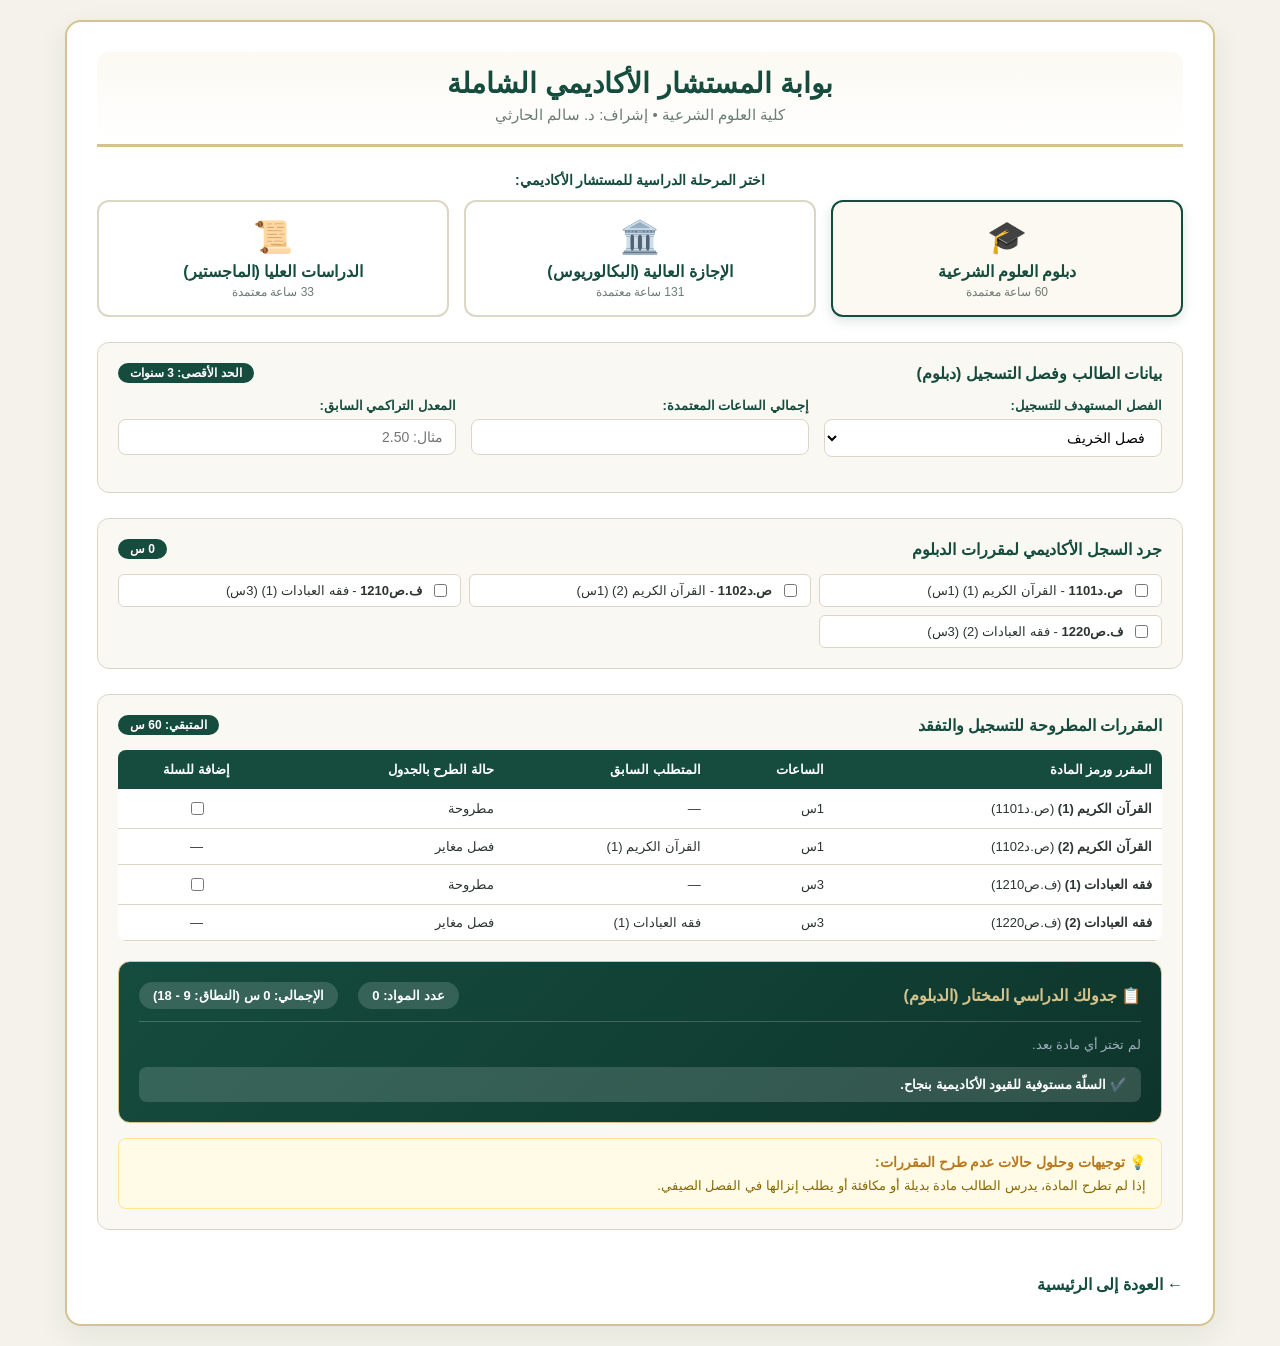
==== commit 12bdf325: "Update index.html" ====
--- a/advisor/index.html
+++ b/advisor/index.html
@@ -3,22 +3,24 @@
 <head>
   <meta charset="UTF-8">
   <meta name="viewport" content="width=device-width, initial-scale=1.0">
-  <title>بوابة المستشار الأكاديمي - منهج الطالبين</title>
+  <title>بوابة المستشار الأكاديمي - د. سالم الحارثي</title>
   <style>
     :root {
       --primary: #154c3e; --primary-dark: #0e352b; --accent: #d4c38d; --accent-light: #fbf9f2;
       --bg: #f4f2ea; --card-bg: #ffffff; --border: #dcd6c5; --text: #2c3531;
-      --text-muted: #6b7c75; --success: #276749; --warning: #b7791f; --danger: #9b2c2c;
+      --text-muted: #6b7c75; --success: #276749; --success-bg: #c6f6d5;
+      --warning: #b7791f; --warning-bg: #feebc8; --danger: #9b2c2c; --danger-bg: #fed7d7;
     }
     * { box-sizing: border-box; font-family: 'Segoe UI', Tahoma, Geneva, Verdana, sans-serif; }
-    body { background-color: var(--bg); color: var(--text); margin: 0; padding: 20px; display: flex; flex-direction: column; min-height: 90vh; }
-    .container { width: 100%; max-width: 1150px; background: var(--card-bg); border-radius: 16px; box-shadow: 0 10px 30px rgba(21,76,62,0.08); padding: 30px; border: 2px solid var(--accent); margin: auto; }
+    body { background-color: var(--bg); color: var(--text); margin: 0; padding: 20px; display: flex; justify-content: center; }
+    .container { width: 100%; max-width: 1150px; background: var(--card-bg); border-radius: 16px; box-shadow: 0 10px 30px rgba(21,76,62,0.08); padding: 30px; border: 2px solid var(--accent); }
     .portal-header { text-align: center; border-bottom: 3px solid var(--accent); padding-bottom: 20px; margin-bottom: 25px; background: linear-gradient(to bottom, var(--accent-light), #fff); border-radius: 12px 12px 0 0; padding-top: 15px; }
     .portal-header h1 { color: var(--primary); margin: 0 0 6px 0; font-size: 28px; font-weight: 700; }
-    .portal-header p { color: var(--accent); margin: 0; font-size: 15px; font-weight: bold; }
+    .portal-header p { color: var(--text-muted); margin: 0; font-size: 15px; font-weight: 500; }
     .nav-title-bar { font-size: 14px; font-weight: bold; color: var(--primary); margin-bottom: 12px; text-align: center; }
     .program-nav { display: grid; grid-template-columns: repeat(3, 1fr); gap: 15px; margin-bottom: 25px; }
     .nav-card { border: 2px solid var(--border); border-radius: 12px; padding: 16px; text-align: center; cursor: pointer; background: #fff; transition: all 0.25s ease; }
+    .nav-card:hover { border-color: var(--primary); transform: translateY(-2px); }
     .nav-card.active { border-color: var(--primary); background: var(--accent-light); box-shadow: 0 4px 12px rgba(21,76,62,0.15); }
     .nav-icon { font-size: 32px; margin-bottom: 6px; }
     .nav-title { font-size: 16px; font-weight: bold; color: var(--primary); }
@@ -34,6 +36,11 @@
     .form-group label { font-size: 13px; font-weight: bold; color: var(--primary); }
     .form-group input, .form-group select { padding: 9px 12px; border-radius: 8px; border: 1px solid var(--border); font-size: 14px; outline: none; background: #fff; }
     .help-text { font-size: 11px; color: var(--warning); font-weight: bold; margin-top: 2px; }
+    .term-block { background: #fff; border: 1px solid var(--border); border-radius: 10px; padding: 15px; margin-bottom: 12px; }
+    .term-block-header { font-size: 14px; font-weight: bold; color: var(--primary); margin-bottom: 10px; display: flex; justify-content: space-between; border-bottom: 1px solid #edf2f7; padding-bottom: 6px; }
+    .term-badge-season { font-size: 11px; padding: 2px 8px; border-radius: 4px; font-weight: bold; }
+    .season-fall { background: #feebc8; color: #7b341e; }
+    .season-spring { background: #c6f6d5; color: #22543d; }
     .term-courses-grid { display: grid; grid-template-columns: repeat(auto-fill, minmax(280px, 1fr)); gap: 8px; }
     .inv-item { display: flex; align-items: center; gap: 8px; padding: 6px 10px; border-radius: 6px; background: #fff; border: 1px solid var(--border); font-size: 13px; }
     .table-responsive { width: 100%; border-collapse: collapse; margin-top: 10px; background: #fff; border-radius: 8px; overflow: hidden; }
@@ -49,92 +56,104 @@
     .chip-remove { cursor: pointer; color: var(--danger); font-size: 14px; font-weight: bold; }
     .basket-verdict { padding: 10px 15px; border-radius: 8px; font-size: 13px; font-weight: bold; }
     .solutions-box { margin-top: 15px; background: #fffbe6; border: 1px solid #ffe58f; border-radius: 8px; padding: 15px; font-size: 13px; color: #876800; display: none; }
-    .solutions-box h4 { margin: 0 0 8px 0; font-size: 14px; color: #b7791f; display: flex; align-items: center; gap: 6px; }
-    .back-link { display: inline-block; margin-top: 20px; color: var(--primary); text-decoration: none; font-weight: bold; }
+    .solutions-box h4 { margin: 0 0 8px 0; font-size: 14px; color: #b7791f; }
   </style>
 </head>
 <body>
 
 <div class="container">
   <div class="portal-header">
-    <h1>بوابة المستشار الأكاديمي</h1>
-    <p>بحسب الأنظمة المعتمدة في كلية العلوم الشرعية</p>
+    <h1>بوابة المستشار الأكاديمي الشاملة</h1>
+    <p>كلية العلوم الشرعية • إشراف: د. سالم الحارثي</p>
   </div>
 
   <div class="nav-title-bar">اختر المرحلة الدراسية للمستشار الأكاديمي:</div>
   <div class="program-nav">
     <div class="nav-card active" id="nav-dip" onclick="selectMainProgram('dip')">
-      <div class="nav-icon">🎓</div><div class="nav-title">دبلوم العلوم الشرعية</div><div class="nav-desc">60 ساعة معتمدة</div>
+      <div class="nav-icon">🎓</div>
+      <div class="nav-title">دبلوم العلوم الشرعية</div>
+      <div class="nav-desc">60 ساعة معتمدة</div>
     </div>
     <div class="nav-card" id="nav-ba" onclick="selectMainProgram('ba')">
-      <div class="nav-icon">🏛️</div><div class="nav-title">الإجازة العالية (البكالوريوس)</div><div class="nav-desc">131 ساعة معتمدة</div>
+      <div class="nav-icon">🏛️</div>
+      <div class="nav-title">الإجازة العالية (البكالوريوس)</div>
+      <div class="nav-desc">131 ساعة معتمدة</div>
     </div>
     <div class="nav-card" id="nav-ma" onclick="selectMainProgram('ma')">
-      <div class="nav-icon">📜</div><div class="nav-title">الدراسات العليا (الماجستير)</div><div class="nav-desc">33 ساعة معتمدة</div>
+      <div class="nav-icon">📜</div>
+      <div class="nav-title">الدراسات العليا (الماجستير)</div>
+      <div class="nav-desc">33 ساعة معتمدة</div>
     </div>
   </div>
 
   <!-- ==================== قسم الدبلوم ==================== -->
   <div class="view-panel active" id="panel-dip">
     <div class="step-box">
-      <div class="step-title"><span>بيانات الطالب (دبلوم)</span><span class="step-badge">الحد الأقصى: 3 سنوات</span></div>
+      <div class="step-title">
+        <span>بيانات الطالب وفصل التسجيل (دبلوم)</span>
+        <span class="step-badge">الحد الأقصى: 3 سنوات</span>
+      </div>
       <div class="grid-settings">
         <div class="form-group">
-          <label>نوع الفصل (العام الكلي):</label>
-          <select id="dip-term-type" onchange="runDipAudit()">
+          <label>الفصل المستهدف للتسجيل:</label>
+          <select id="dip-season" onchange="runDipAudit()">
             <option value="fall">فصل الخريف</option>
             <option value="spring">فصل الربيع</option>
-            <option value="summer">الفصل الصيفي</option>
+            <option value="summer">فصل صيفي</option>
           </select>
         </div>
         <div class="form-group">
-          <label>المستوى الأكاديمي (الترم):</label>
-          <select id="dip-term-level" onchange="runDipAudit()">
-            <option value="1">الفصل الدراسي الأول</option>
-            <option value="2">الفصل الدراسي الثاني</option>
-            <option value="3">الفصل الدراسي الثالث</option>
-            <option value="4">الفصل الدراسي الرابع</option>
-          </select>
-        </div>
-        <div class="form-group">
-          <label>إجمالي الساعات المجتازة:</label>
+          <label>إجمالي الساعات المعتمدة:</label>
           <input type="number" id="dip-passed-hours" min="0" max="60" oninput="onDipPassedHoursInput(this.value)">
         </div>
         <div class="form-group">
           <label>المعدل التراكمي السابق:</label>
-          <input type="number" id="dip-gpa" step="0.01" min="0" max="4" oninput="runDipAudit()">
-          <div class="help-text" id="dip-probation-warning" style="display:none; color:var(--danger);">⚠️ تحت الملاحظة (معدل أقل من 2.00: النطاق 6 إلى 12 ساعة).</div>
-        </div>
-      </div>
-    </div>
-
-    <div class="step-box">
-      <div class="step-title"><span>جرد السجل الأكاديمي (المواد المنجزة)</span><span class="step-badge" id="dip-passed-badge">0 س</span></div>
+          <input type="number" id="dip-gpa" step="0.01" min="0" max="4" placeholder="مثال: 2.50" oninput="runDipAudit()">
+          <div class="help-text" id="dip-probation-warning" style="display:none; color:var(--danger);">⚠️ تحت الملاحظة (أقل من 2.00: النطاق 6 إلى 12 ساعة).</div>
+        </div>
+      </div>
+    </div>
+
+    <div class="step-box">
+      <div class="step-title">
+        <span>جرد السجل الأكاديمي لمقررات الدبلوم</span>
+        <span class="step-badge" id="dip-passed-badge">0 س</span>
+      </div>
       <div id="dip-inventory-container"></div>
     </div>
 
     <div class="step-box">
-      <div class="step-title"><span>المقررات المتاحة للتسجيل</span><span class="step-badge" id="dip-remaining-badge">المتبقي: 60 س</span></div>
+      <div class="step-title">
+        <span>المقررات المطروحة للتسجيل والتفقد</span>
+        <span class="step-badge" id="dip-remaining-badge">المتبقي: 60 س</span>
+      </div>
       <table class="table-responsive">
-        <thead><tr><th>المقرر</th><th>الساعات</th><th>حالة الطرح</th><th style="text-align: center;">إضافة للسلة</th></tr></thead>
+        <thead>
+          <tr>
+            <th>المقرر ورمز المادة</th>
+            <th>الساعات</th>
+            <th>المتطلب السابق</th>
+            <th>حالة الطرح بالجدول</th>
+            <th style="text-align: center;">إضافة للسلة</th>
+          </tr>
+        </thead>
         <tbody id="dip-table-body"></tbody>
       </table>
 
       <div class="schedule-basket">
         <div class="basket-header">
-          <div class="basket-title">📋 جدولك الدراسي المختار</div>
+          <div class="basket-title">📋 جدولك الدراسي المختار (الدبلوم)</div>
           <div class="basket-stats">
             <div class="stat-pill">عدد المواد: <span id="dip-basket-count">0</span></div>
-            <div class="stat-pill">إجمالي الساعات: <span id="dip-basket-hours">0</span> ساعة (<span id="dip-limits-text">النطاق: 9 - 18</span>)</div>
+            <div class="stat-pill">الإجمالي: <span id="dip-basket-hours">0</span> س (<span id="dip-limits-text">النطاق: 9 - 18</span>)</div>
           </div>
         </div>
-        <div class="basket-items-list" id="dip-basket-items"><span style="font-size:13px; color:#a0aec0;">لم تختر أي مادة.</span></div>
+        <div class="basket-items-list" id="dip-basket-items"><span style="font-size:13px; color:#a0aec0;">لم تختر أي مادة بعد.</span></div>
         <div class="basket-verdict" id="dip-basket-verdict">يرجى اختيار المقررات.</div>
       </div>
-      
       <div class="solutions-box" id="dip-solutions-box">
         <h4>💡 توجيهات وحلول حالات عدم طرح المقررات:</h4>
-        <div>إذا لم تطرح المادة، فإن على الطالب أن يدرس مادة بديلة أو مكافئة، أو يطلب إنزالها في الفصل الصيفي.</div>
+        <div>إذا لم تطرح المادة، يدرس الطالب مادة بديلة أو مكافئة أو يطلب إنزالها في الفصل الصيفي.</div>
       </div>
     </div>
   </div>
@@ -142,64 +161,71 @@
   <!-- ==================== قسم البكالوريوس ==================== -->
   <div class="view-panel" id="panel-ba">
     <div class="step-box">
-      <div class="step-title"><span>بيانات الطالب (بكالوريوس)</span><span class="step-badge">الحد الأقصى: 5 سنوات</span></div>
+      <div class="step-title">
+        <span>بيانات الطالب وفصل التسجيل (البكالوريوس)</span>
+        <span class="step-badge">الحد الأقصى: 5 سنوات</span>
+      </div>
       <div class="grid-settings">
         <div class="form-group">
-          <label>نوع الفصل (العام الكلي):</label>
-          <select id="ba-term-type" onchange="runBAAudit()">
+          <label>الفصل المستهدف للتسجيل:</label>
+          <select id="ba-season" onchange="runBAAudit()">
             <option value="fall">فصل الخريف</option>
             <option value="spring">فصل الربيع</option>
-            <option value="summer">الفصل الصيفي</option>
+            <option value="summer">فصل صيفي</option>
           </select>
         </div>
         <div class="form-group">
-          <label>المستوى الأكاديمي (الترم):</label>
-          <select id="ba-term-level" onchange="runBAAudit()">
-            <option value="1">الفصل الأول</option><option value="2">الفصل الثاني</option>
-            <option value="3">الفصل الثالث</option><option value="4">الفصل الرابع</option>
-            <option value="5">الفصل الخامس</option><option value="6">الفصل السادس</option>
-            <option value="7">الفصل السابع</option><option value="8">الفصل الثامن</option>
-          </select>
-        </div>
-        <div class="form-group">
-          <label>إجمالي الساعات المجتازة:</label>
+          <label>إجمالي الساعات المعتمدة:</label>
           <input type="number" id="ba-passed-hours" min="0" max="131" oninput="onBAPassedHoursInput(this.value)">
         </div>
         <div class="form-group">
           <label>المعدل التراكمي السابق:</label>
-          <input type="number" id="ba-gpa" step="0.01" min="0" max="4" oninput="runBAAudit()">
-          <div class="help-text" id="ba-probation-warning" style="display:none; color:var(--danger);">⚠️ تحت الملاحظة (معدل أقل من 2.00: النطاق 6 إلى 12 ساعة).</div>
-        </div>
-      </div>
-    </div>
-
-    <div class="step-box">
-      <div class="step-title"><span>جرد السجل الأكاديمي (المواد المنجزة)</span><span class="step-badge" id="ba-passed-badge">0 س</span></div>
+          <input type="number" id="ba-gpa" step="0.01" min="0" max="4" placeholder="مثال: 2.80" oninput="runBAAudit()">
+          <div class="help-text" id="ba-probation-warning" style="display:none; color:var(--danger);">⚠️ تحت الملاحظة (أقل من 2.00: النطاق 6 إلى 12 ساعة).</div>
+        </div>
+      </div>
+    </div>
+
+    <div class="step-box">
+      <div class="step-title">
+        <span>جرد السجل الأكاديمي (البكالوريوس)</span>
+        <span class="step-badge" id="ba-passed-badge">0 س</span>
+      </div>
       <div id="ba-inventory-container"></div>
     </div>
 
     <div class="step-box">
-      <div class="step-title"><span>المقررات المتاحة للتسجيل</span><span class="step-badge" id="ba-remaining-badge">المتبقي: 131 س</span></div>
+      <div class="step-title">
+        <span>المقررات المطروحة للتسجيل والتفقد</span>
+        <span class="step-badge" id="ba-remaining-badge">المتبقي: 131 س</span>
+      </div>
       <table class="table-responsive">
-        <thead><tr><th>المقرر</th><th>الساعات</th><th>حالة الطرح</th><th style="text-align: center;">إضافة للسلة</th></tr></thead>
+        <thead>
+          <tr>
+            <th>المقرر ورمز المادة</th>
+            <th>الساعات</th>
+            <th>المتطلب السابق</th>
+            <th>حالة الطرح بالجدول</th>
+            <th style="text-align: center;">إضافة للسلة</th>
+          </tr>
+        </thead>
         <tbody id="ba-table-body"></tbody>
       </table>
 
       <div class="schedule-basket">
         <div class="basket-header">
-          <div class="basket-title">📋 جدولك الدراسي المختار</div>
+          <div class="basket-title">📋 جدولك الدراسي المختار (البكالوريوس)</div>
           <div class="basket-stats">
             <div class="stat-pill">عدد المواد: <span id="ba-basket-count">0</span></div>
-            <div class="stat-pill">إجمالي الساعات: <span id="ba-basket-hours">0</span> ساعة (<span id="ba-limits-text">النطاق: 9 - 18</span>)</div>
+            <div class="stat-pill">الإجمالي: <span id="ba-basket-hours">0</span> س (<span id="ba-limits-text">النطاق: 9 - 18</span>)</div>
           </div>
         </div>
-        <div class="basket-items-list" id="ba-basket-items"><span style="font-size:13px; color:#a0aec0;">لم تختر أي مادة.</span></div>
+        <div class="basket-items-list" id="ba-basket-items"><span style="font-size:13px; color:#a0aec0;">لم تختر أي مادة بعد.</span></div>
         <div class="basket-verdict" id="ba-basket-verdict">يرجى اختيار المقررات.</div>
       </div>
-
       <div class="solutions-box" id="ba-solutions-box">
         <h4>💡 توجيهات وحلول حالات عدم طرح المقررات:</h4>
-        <div>إذا لم تطرح المادة، فإن على الطالب أن يدرس مادة بديلة أو مكافئة، أو يطلب إنزالها في الفصل الصيفي.</div>
+        <div>إذا لم تطرح المادة، يدرس الطالب مادة بديلة أو مكافئة أو يطلب إنزالها في الفصل الصيفي.</div>
       </div>
     </div>
   </div>
@@ -207,31 +233,45 @@
   <!-- ==================== قسم الماجستير ==================== -->
   <div class="view-panel" id="panel-ma">
     <div class="step-box">
-      <div class="step-title"><span>بيانات طالب الماجستير (دراسات عليا)</span><span class="step-badge">إجمالي: 33 ساعة</span></div>
+      <div class="step-title">
+        <span>بيانات طالب الماجستير (دراسات عليا)</span>
+        <span class="step-badge">إجمالي: 33 ساعة</span>
+      </div>
       <div class="grid-settings">
         <div class="form-group">
-          <label>نوع الفصل:</label>
-          <select id="ma-term-type" onchange="runMAAudit()">
-            <option value="fall">فصل الخريف</option><option value="spring">فصل الربيع</option>
+          <label>الفصل المستهدف:</label>
+          <select id="ma-season" onchange="runMAAudit()">
+            <option value="fall">فصل الخريف</option>
+            <option value="spring">فصل الربيع</option>
           </select>
         </div>
         <div class="form-group">
-          <label>المعدل التراكمي السابق:</label>
-          <input type="number" id="ma-gpa" step="0.01" min="0" max="4" oninput="runMAAudit()">
-          <div class="help-text" id="ma-probation-warning" style="display:none; color:var(--danger);">⚠️ تحت الملاحظة (المعدل أقل من 3.00 - بلا قيود على الساعات).</div>
-        </div>
-      </div>
-    </div>
-
-    <div class="step-box">
-      <div class="step-title"><span>جرد السجل الأكاديمي (الماجستير)</span><span class="step-badge" id="ma-passed-badge">0 س</span></div>
+          <label>المعدل التراكمي:</label>
+          <input type="number" id="ma-gpa" step="0.01" min="0" max="4" placeholder="مثال: 3.40" oninput="runMAAudit()">
+          <div class="help-text" id="ma-probation-warning" style="display:none; color:var(--danger);">⚠️ تحت الملاحظة (أقل من 3.00 - بلا قيود على الساعات).</div>
+        </div>
+      </div>
+    </div>
+
+    <div class="step-box">
+      <div class="step-title">
+        <span>جرد السجل الأكاديمي (الماجستير)</span>
+        <span class="step-badge" id="ma-passed-badge">0 س</span>
+      </div>
       <div id="ma-inventory-container"></div>
     </div>
 
     <div class="step-box">
       <div class="step-title"><span>المقررات المتاحة للماجستير</span></div>
       <table class="table-responsive">
-        <thead><tr><th>المقرر</th><th>الساعات</th><th>حالة الطرح</th><th style="text-align: center;">إضافة للسلة</th></tr></thead>
+        <thead>
+          <tr>
+            <th>المقرر ورمز المادة</th>
+            <th>الساعات</th>
+            <th>حالة الطرح</th>
+            <th style="text-align: center;">إضافة للسلة</th>
+          </tr>
+        </thead>
         <tbody id="ma-table-body"></tbody>
       </table>
 
@@ -239,41 +279,40 @@
         <div class="basket-header">
           <div class="basket-title">📋 جدول الماجستير المختار</div>
           <div class="basket-stats">
-            <div class="stat-pill">إجمالي الساعات: <span id="ma-basket-hours">0</span> ساعة (بدون قيود سقف)</div>
+            <div class="stat-pill">إجمالي الساعات: <span id="ma-basket-hours">0</span> ساعة (بدون سقف مقيد)</div>
           </div>
         </div>
-        <div class="basket-items-list" id="ma-basket-items"><span style="font-size:13px; color:#a0aec0;">لم تختر أي مادة.</span></div>
+        <div class="basket-items-list" id="ma-basket-items"><span style="font-size:13px; color:#a0aec0;">لم تختر أي مادة بعد.</span></div>
       </div>
     </div>
   </div>
 
-  <a href="../index.html" class="back-link">← العودة إلى الرئيسية</a>
+  <a href="../index.html" style="display:inline-block; margin-top:20px; color:var(--primary); font-weight:bold; text-decoration:none;">← العودة إلى الرئيسية</a>
 </div>
 
 <script>
-  // بيانات البكالوريوس مع دعم المتطلبات المتعددة (prereqs مصفوفة)
+  // مصفوفات الخطط مع دعم المتطلبات المتعددة (prereqs مصفوفة) والحذف التلقائي الشامل
   const BA_PLAN = [
-    { id: 'b1', termNum: 1, code: 'ص.د3101', name: 'القرآن (1)', hours: 1, season: 'fall', prereqs: [] },
-    { id: 'b2', termNum: 2, code: 'ص.د3102', name: 'القرآن (2)', hours: 1, season: 'spring', prereqs: ['b1'] },
-    { id: 'b3', termNum: 1, code: 'ص.د3210', name: 'التجويد (1)', hours: 2, season: 'fall', prereqs: [] },
-    { id: 'b4', termNum: 2, code: 'ص.د3220', name: 'التجويد (2)', hours: 2, season: 'spring', prereqs: ['b3'] },
-    { id: 'b5', termNum: 1, code: 'ص.د3510', name: 'العقيدة (1)', hours: 3, season: 'fall', prereqs: [] },
-    { id: 'b6', termNum: 2, code: 'ص.د3520', name: 'العقيدة (2)', hours: 3, season: 'spring', prereqs: ['b5'] },
-    { id: 'b7', termNum: 1, code: 'ف.ص3210', name: 'فقه العبادات (1)', hours: 3, season: 'fall', prereqs: [] },
-    { id: 'b8', termNum: 2, code: 'ف.ص3220', name: 'فقه العبادات (2)', hours: 3, season: 'spring', prereqs: ['b7'] },
-    { id: 'b9', termNum: 1, code: 'م.ع3310', name: 'النحو (1)', hours: 3, season: 'fall', prereqs: [] },
-    { id: 'b10', termNum: 2, code: 'م.ع3320', name: 'النحو (2)', hours: 3, season: 'spring', prereqs: ['b9'] },
-    // أمثلة لمواد تشترط متطلبات متعددة معاً (مثل الصرف والبلاغة كمثال للمقررات المتقدمة)
-    { id: 'b11', termNum: 3, code: 'لغ.3401', name: 'علم الصرف', hours: 3, season: 'fall', prereqs: [] },
-    { id: 'b12', termNum: 3, code: 'لغ.3402', name: 'البلاغة العربية', hours: 3, season: 'spring', prereqs: [] },
-    { id: 'b13', termNum: 4, code: 'لغ.3410', name: 'التبيقات اللغوية', hours: 3, season: 'fall', prereqs: ['b11', 'b12'] } 
+    { id: 'b1', code: 'ص.د3101', name: 'القرآن الكريم (1)', hours: 1, season: 'fall', prereqs: [] },
+    { id: 'b2', code: 'ص.د3102', name: 'القرآن الكريم (2)', hours: 1, season: 'spring', prereqs: ['b1'] },
+    { id: 'b3', code: 'ص.د3210', name: 'التجويد (1)', hours: 2, season: 'fall', prereqs: [] },
+    { id: 'b4', code: 'ص.د3220', name: 'التجويد (2)', hours: 2, season: 'spring', prereqs: ['b3'] },
+    { id: 'b5', code: 'ص.د3510', name: 'العقيدة (1)', hours: 3, season: 'fall', prereqs: [] },
+    { id: 'b6', code: 'ص.د3520', name: 'العقيدة (2)', hours: 3, season: 'spring', prereqs: ['b5'] },
+    { id: 'b7', code: 'ف.ص3210', name: 'فقه العبادات (1)', hours: 3, season: 'fall', prereqs: [] },
+    { id: 'b8', code: 'ف.ص3220', name: 'فقه العبادات (2)', hours: 3, season: 'spring', prereqs: ['b7'] },
+    { id: 'b9', code: 'م.ع3310', name: 'النحو (1)', hours: 3, season: 'fall', prereqs: [] },
+    { id: 'b10', code: 'م.ع3320', name: 'النحو (2)', hours: 3, season: 'spring', prereqs: ['b9'] },
+    { id: 'b11', code: 'لغ.3401', name: 'علم الصرف', hours: 3, season: 'fall', prereqs: [] },
+    { id: 'b12', code: 'لغ.3402', name: 'البلاغة العربية', hours: 3, season: 'spring', prereqs: [] },
+    { id: 'b13', code: 'لغ.3410', name: 'التطبيقات اللغوية', hours: 3, season: 'fall', prereqs: ['b11', 'b12'] }
   ];
 
   const DIP_PLAN = [
-    { id: 'd1', termNum: 1, code: 'ص.د1101', name: 'القرآن (1)', hours: 1, season: 'fall', prereqs: [] },
-    { id: 'd2', termNum: 2, code: 'ص.د1102', name: 'القرآن (2)', hours: 1, season: 'spring', prereqs: ['d1'] },
-    { id: 'd3', termNum: 1, code: 'ف.ص1210', name: 'فقه العبادات (1)', hours: 3, season: 'fall', prereqs: [] },
-    { id: 'd4', termNum: 2, code: 'ف.ص1220', name: 'فقه العبادات (2)', hours: 3, season: 'spring', prereqs: ['d3'] }
+    { id: 'd1', code: 'ص.د1101', name: 'القرآن الكريم (1)', hours: 1, season: 'fall', prereqs: [] },
+    { id: 'd2', code: 'ص.د1102', name: 'القرآن الكريم (2)', hours: 1, season: 'spring', prereqs: ['d1'] },
+    { id: 'd3', code: 'ف.ص1210', name: 'فقه العبادات (1)', hours: 3, season: 'fall', prereqs: [] },
+    { id: 'd4', code: 'ف.ص1220', name: 'فقه العبادات (2)', hours: 3, season: 'spring', prereqs: ['d3'] }
   ];
 
   const MA_PLAN = [
@@ -297,12 +336,10 @@
     else if (p === 'ma') runMAAudit();
   }
 
-  // دالة متطورة لإزالة المادة وأي مواد أخرى تتبعها أو تعتمد عليها في المتطلبات السابقة تلقائياً
+  // دالة الحذف التلقائي الشامل (Cascade Uncheck) لأي مادة تتبع المتطلبات
   function cascadeUncheck(id, passedSet, basketSet, plan) {
     passedSet.delete(id);
     basketSet.delete(id);
-    
-    // التحقق من أي مادة في الخطة تحتوي هذا المقرر ضمن مصفوفة متطلباتها (prereqs)
     plan.forEach(item => {
       if (item.prereqs && item.prereqs.includes(id)) {
         cascadeUncheck(item.id, passedSet, basketSet, plan);
@@ -316,18 +353,15 @@
     if (container.children.length > 0) return;
     let html = '<div class="term-courses-grid">';
     BA_PLAN.forEach(c => {
-      html += `<div class="inv-item"><input type="checkbox" id="chk-ba-${c.id}" onchange="handleBAToggle('${c.id}', this.checked)"><label>${c.code} - ${c.name} (${c.hours}س)</label></div>`;
+      html += `<div class="inv-item"><input type="checkbox" id="chk-ba-${c.id}" onchange="handleBAToggle('${c.id}', this.checked)"><label><strong>${c.code}</strong> - ${c.name} (${c.hours}س)</label></div>`;
     });
     html += '</div>';
     container.innerHTML = html;
   }
 
   function handleBAToggle(id, val) {
-    if (val) {
-      baPassed.add(id);
-    } else {
-      cascadeUncheck(id, baPassed, baBasket, BA_PLAN);
-    }
+    if (val) baPassed.add(id);
+    else cascadeUncheck(id, baPassed, baBasket, BA_PLAN);
     runBAAudit();
   }
 
@@ -343,59 +377,49 @@
   function runBAAudit() {
     initBAInventory();
     let passed = 0;
-    BA_PLAN.forEach(c => { 
+    BA_PLAN.forEach(c => {
       const chk = document.getElementById(`chk-ba-${c.id}`);
-      if(chk) chk.checked = baPassed.has(c.id);
-      if (baPassed.has(c.id)) passed += c.hours; 
+      if (chk) chk.checked = baPassed.has(c.id);
+      if (baPassed.has(c.id)) passed += c.hours;
     });
     document.getElementById('ba-passed-badge').textContent = `${passed} س`;
+    document.getElementById('ba-remaining-badge').textContent = `المتبقي: ${131 - passed} س`;
 
     const gpa = parseFloat(document.getElementById('ba-gpa').value);
     const isProbation = !isNaN(gpa) && gpa < 2.00;
-    
     document.getElementById('ba-probation-warning').style.display = isProbation ? 'block' : 'none';
-    const limitsText = isProbation ? 'النطاق: 6 - 12 ساعة' : 'النطاق: 9 - 18 ساعة';
-    document.getElementById('ba-limits-text').textContent = limitsText;
-
-    const season = document.getElementById('ba-term-type').value;
+    document.getElementById('ba-limits-text').textContent = isProbation ? 'النطاق: 6 - 12' : 'النطاق: 9 - 18';
+
+    const season = document.getElementById('ba-season').value;
     const tbody = document.getElementById('ba-table-body');
     tbody.innerHTML = '';
-    
     let hasIssues = isProbation;
     let remaining = BA_PLAN.filter(c => !baPassed.has(c.id));
 
     remaining.forEach(c => {
       const isOffered = (c.season === season);
-      if(!isOffered) hasIssues = true;
-
-      // التحقق من استيفاء جميع المتطلبات السابقة للمادة (في حال وجود مصفوفة متطلبات متعددة)
+      if (!isOffered) hasIssues = true;
+
       let prereqsMet = true;
       if (c.prereqs && c.prereqs.length > 0) {
         prereqsMet = c.prereqs.every(reqId => baPassed.has(reqId));
       }
-      
+
       const isChecked = baBasket.has(c.id);
       const tr = document.createElement('tr');
-      
-      let statusHtml = '';
-      if (!isOffered) {
-        statusHtml = 'فصل مغاير';
-      } else if (!prereqsMet) {
-        statusHtml = '<span style="color:var(--danger); font-size:11px;">مغلقة (لم تستوف المتطلبات السابقة)</span>';
-      } else {
-        statusHtml = 'مطروحة';
-      }
+      let statusHtml = isOffered ? 'مطروحة' : 'فصل مغاير';
+      if (isOffered && !prereqsMet) statusHtml = '<span style="color:var(--danger)">مغلقة (لم تستوفِ المتطلب)</span>';
 
       tr.innerHTML = `
-        <td><strong>${c.name}</strong></td>
+        <td><strong>${c.name}</strong> (${c.code})</td>
         <td>${c.hours}س</td>
+        <td>${c.prereqs.length > 0 ? c.prereqs.map(pId => BA_PLAN.find(x => x.id === pId)?.name).join(' و ') : '—'}</td>
         <td>${statusHtml}</td>
         <td style="text-align:center;">
-          ${(isOffered && prereqsMet) ? `<input type="checkbox" id="chk-ba-table-${c.id}" ${isChecked ? 'checked' : ''} onchange="toggleBABasket('${c.id}', this.checked)">` : '—'}
+          ${(isOffered && prereqsMet) ? `<input type="checkbox" id="chk-ba-tbl-${c.id}" ${isChecked ? 'checked' : ''} onchange="toggleBABasket('${c.id}', this.checked)">` : '—'}
         </td>`;
       tbody.appendChild(tr);
     });
-
     document.getElementById('ba-solutions-box').style.display = hasIssues ? 'block' : 'none';
     updateBABasketUI();
   }
@@ -410,11 +434,10 @@
 
     const targetCourse = BA_PLAN.find(x => x.id === id);
     if (val && targetCourse && (currentTotal + targetCourse.hours > maxLimit)) {
-      alert(`تنبيه: لا يمكنك تجاوز الحد الأقصى المسموح (${maxLimit} ساعات).`);
-      document.getElementById(`chk-ba-table-${id}`).checked = false;
+      alert(`تنبيه: لا يمكنك تجاوز الحد الأقصى (${maxLimit} ساعة).`);
+      document.getElementById(`chk-ba-tbl-${id}`).checked = false;
       return;
     }
-
     if (val) baBasket.add(id); else baBasket.delete(id);
     updateBABasketUI();
   }
@@ -423,23 +446,20 @@
     let total = 0;
     const list = document.getElementById('ba-basket-items');
     list.innerHTML = '';
-    
-    baBasket.forEach(id => { 
-      const c = BA_PLAN.find(x => x.id === id); 
-      if (c) { 
+    baBasket.forEach(id => {
+      const c = BA_PLAN.find(x => x.id === id);
+      if (c) {
         total += c.hours;
         const chip = document.createElement('div');
         chip.className = 'basket-chip';
-        chip.innerHTML = `<span>${c.name} (${c.hours}س)</span><span class="chip-remove" onclick="removeBABasket('${c.id}')">×</span>`;
+        chip.innerHTML = `<span>${c.name} (${c.hours}س)</span><span class="chip-remove" onclick="baBasket.delete('${c.id}'); runBAAudit();">×</span>`;
         list.appendChild(chip);
-      } 
-    });
-    
-    if(baBasket.size === 0) list.innerHTML = '<span style="font-size:13px; color:#a0aec0;">لم تختر أي مادة بعد.</span>';
-
+      }
+    });
+    if (baBasket.size === 0) list.innerHTML = '<span style="font-size:13px; color:#a0aec0;">لم تختر أي مادة بعد.</span>';
     document.getElementById('ba-basket-count').textContent = baBasket.size;
     document.getElementById('ba-basket-hours').textContent = total;
-    
+
     const gpa = parseFloat(document.getElementById('ba-gpa').value);
     const isProbation = !isNaN(gpa) && gpa < 2.00;
     const minLimit = isProbation ? 6 : 9;
@@ -447,16 +467,11 @@
 
     if (baBasket.size > 0 && total < minLimit) {
       verdict.style.background = 'var(--warning)';
-      verdict.textContent = `⚠️ تنبيه: إجمالي الساعات (${total}) أقل من الحد الأدنى المطلوب (${minLimit} ساعات).`;
+      verdict.textContent = `⚠️ تنبيه: الساعات (${total}) أقل من الحد الأدنى (${minLimit} ساعات).`;
     } else {
       verdict.style.background = 'rgba(255,255,255,0.15)';
-      verdict.textContent = `✔️ السلّة مستوفية للقيود الأكاديمية بنجاح.`;
+      verdict.textContent = '✔️ السلّة مستوفية للقيود الأكاديمية بنجاح.';
     }
-  }
-
-  function removeBABasket(id) {
-    baBasket.delete(id);
-    runBAAudit();
   }
 
   // ==================== منطق الدبلوم ====================
@@ -465,18 +480,15 @@
     if (container.children.length > 0) return;
     let html = '<div class="term-courses-grid">';
     DIP_PLAN.forEach(c => {
-      html += `<div class="inv-item"><input type="checkbox" id="chk-dip-${c.id}" onchange="handleDipToggle('${c.id}', this.checked)"><label>${c.code} - ${c.name} (${c.hours}س)</label></div>`;
+      html += `<div class="inv-item"><input type="checkbox" id="chk-dip-${c.id}" onchange="handleDipToggle('${c.id}', this.checked)"><label><strong>${c.code}</strong> - ${c.name} (${c.hours}س)</label></div>`;
     });
     html += '</div>';
     container.innerHTML = html;
   }
 
   function handleDipToggle(id, val) {
-    if (val) {
-      dipPassed.add(id);
-    } else {
-      cascadeUncheck(id, dipPassed, dipBasket, DIP_PLAN);
-    }
+    if (val) dipPassed.add(id);
+    else cascadeUncheck(id, dipPassed, dipBasket, DIP_PLAN);
     runDipAudit();
   }
 
@@ -492,58 +504,49 @@
   function runDipAudit() {
     initDipInventory();
     let passed = 0;
-    DIP_PLAN.forEach(c => { 
+    DIP_PLAN.forEach(c => {
       const chk = document.getElementById(`chk-dip-${c.id}`);
-      if(chk) chk.checked = dipPassed.has(c.id);
-      if (dipPassed.has(c.id)) passed += c.hours; 
+      if (chk) chk.checked = dipPassed.has(c.id);
+      if (dipPassed.has(c.id)) passed += c.hours;
     });
     document.getElementById('dip-passed-badge').textContent = `${passed} س`;
+    document.getElementById('dip-remaining-badge').textContent = `المتبقي: ${60 - passed} س`;
 
     const gpa = parseFloat(document.getElementById('dip-gpa').value);
     const isProbation = !isNaN(gpa) && gpa < 2.00;
-    
     document.getElementById('dip-probation-warning').style.display = isProbation ? 'block' : 'none';
-    const limitsText = isProbation ? 'النطاق: 6 - 12 ساعة' : 'النطاق: 9 - 18 ساعة';
-    document.getElementById('dip-limits-text').textContent = limitsText;
-
-    const season = document.getElementById('dip-term-type').value;
+    document.getElementById('dip-limits-text').textContent = isProbation ? 'النطاق: 6 - 12' : 'النطاق: 9 - 18';
+
+    const season = document.getElementById('dip-season').value;
     const tbody = document.getElementById('dip-table-body');
     tbody.innerHTML = '';
-    
     let hasIssues = isProbation;
     let remaining = DIP_PLAN.filter(c => !dipPassed.has(c.id));
 
     remaining.forEach(c => {
       const isOffered = (c.season === season);
-      if(!isOffered) hasIssues = true;
+      if (!isOffered) hasIssues = true;
 
       let prereqsMet = true;
       if (c.prereqs && c.prereqs.length > 0) {
         prereqsMet = c.prereqs.every(reqId => dipPassed.has(reqId));
       }
-      
+
       const isChecked = dipBasket.has(c.id);
       const tr = document.createElement('tr');
-      
-      let statusHtml = '';
-      if (!isOffered) {
-        statusHtml = 'فصل مغاير';
-      } else if (!prereqsMet) {
-        statusHtml = '<span style="color:var(--danger); font-size:11px;">مغلقة (لم تستوف المتطلبات)</span>';
-      } else {
-        statusHtml = 'مطروحة';
-      }
+      let statusHtml = isOffered ? 'مطروحة' : 'فصل مغاير';
+      if (isOffered && !prereqsMet) statusHtml = '<span style="color:var(--danger)">مغلقة (لم تستوفِ المتطلب)</span>';
 
       tr.innerHTML = `
-        <td><strong>${c.name}</strong></td>
+        <td><strong>${c.name}</strong> (${c.code})</td>
         <td>${c.hours}س</td>
+        <td>${c.prereqs.length > 0 ? c.prereqs.map(pId => DIP_PLAN.find(x => x.id === pId)?.name).join(' و ') : '—'}</td>
         <td>${statusHtml}</td>
         <td style="text-align:center;">
-          ${(isOffered && prereqsMet) ? `<input type="checkbox" id="chk-dip-table-${c.id}" ${isChecked ? 'checked' : ''} onchange="toggleDipBasket('${c.id}', this.checked)">` : '—'}
+          ${(isOffered && prereqsMet) ? `<input type="checkbox" id="chk-dip-tbl-${c.id}" ${isChecked ? 'checked' : ''} onchange="toggleDipBasket('${c.id}', this.checked)">` : '—'}
         </td>`;
       tbody.appendChild(tr);
     });
-
     document.getElementById('dip-solutions-box').style.display = hasIssues ? 'block' : 'none';
     updateDipBasketUI();
   }
@@ -558,11 +561,10 @@
 
     const targetCourse = DIP_PLAN.find(x => x.id === id);
     if (val && targetCourse && (currentTotal + targetCourse.hours > maxLimit)) {
-      alert(`تنبيه: لا يمكنك تجاوز الحد الأقصى المسموح (${maxLimit} ساعات).`);
-      document.getElementById(`chk-dip-table-${id}`).checked = false;
+      alert(`تنبيه: لا يمكنك تجاوز الحد الأقصى (${maxLimit} ساعة).`);
+      document.getElementById(`chk-dip-tbl-${id}`).checked = false;
       return;
     }
-
     if (val) dipBasket.add(id); else dipBasket.delete(id);
     updateDipBasketUI();
   }
@@ -571,20 +573,17 @@
     let total = 0;
     const list = document.getElementById('dip-basket-items');
     list.innerHTML = '';
-    
-    dipBasket.forEach(id => { 
-      const c = DIP_PLAN.find(x => x.id === id); 
-      if (c) { 
+    dipBasket.forEach(id => {
+      const c = DIP_PLAN.find(x => x.id === id);
+      if (c) {
         total += c.hours;
         const chip = document.createElement('div');
         chip.className = 'basket-chip';
-        chip.innerHTML = `<span>${c.name} (${c.hours}س)</span><span class="chip-remove" onclick="removeDipBasket('${c.id}')">×</span>`;
+        chip.innerHTML = `<span>${c.name} (${c.hours}س)</span><span class="chip-remove" onclick="dipBasket.delete('${c.id}'); runDipAudit();">×</span>`;
         list.appendChild(chip);
-      } 
-    });
-    
-    if(dipBasket.size === 0) list.innerHTML = '<span style="font-size:13px; color:#a0aec0;">لم تختر أي مادة بعد.</span>';
-
+      }
+    });
+    if (dipBasket.size === 0) list.innerHTML = '<span style="font-size:13px; color:#a0aec0;">لم تختر أي مادة بعد.</span>';
     document.getElementById('dip-basket-count').textContent = dipBasket.size;
     document.getElementById('dip-basket-hours').textContent = total;
 
@@ -595,16 +594,11 @@
 
     if (dipBasket.size > 0 && total < minLimit) {
       verdict.style.background = 'var(--warning)';
-      verdict.textContent = `⚠️ تنبيه: إجمالي الساعات (${total}) أقل من الحد الأدنى المطلوب (${minLimit} ساعات).`;
+      verdict.textContent = `⚠️ تنبيه: الساعات (${total}) أقل من الحد الأدنى (${minLimit} ساعات).`;
     } else {
       verdict.style.background = 'rgba(255,255,255,0.15)';
-      verdict.textContent = `✔️ السلّة مستوفية للقيود الأكاديمية بنجاح.`;
+      verdict.textContent = '✔️ السلّة مستوفية للقيود الأكاديمية بنجاح.';
     }
-  }
-
-  function removeDipBasket(id) {
-    dipBasket.delete(id);
-    runDipAudit();
   }
 
   // ==================== منطق الماجستير ====================
@@ -613,7 +607,7 @@
     if (container.children.length > 0) return;
     let html = '<div class="term-courses-grid">';
     MA_PLAN.forEach(c => {
-      html += `<div class="inv-item"><input type="checkbox" id="chk-ma-${c.id}" onchange="handleMAToggle('${c.id}', this.checked)"><label>${c.code} - ${c.name} (${c.hours}س)</label></div>`;
+      html += `<div class="inv-item"><input type="checkbox" id="chk-ma-${c.id}" onchange="handleMAToggle('${c.id}', this.checked)"><label><strong>${c.code}</strong> - ${c.name} (${c.hours}س)</label></div>`;
     });
     html += '</div>';
     container.innerHTML = html;
@@ -627,24 +621,28 @@
   function runMAAudit() {
     initMAInventory();
     let passed = 0;
-    MA_PLAN.forEach(c => { if (maPassed.has(c.id)) passed += c.hours; });
+    MA_PLAN.forEach(c => {
+      const chk = document.getElementById(`chk-ma-${c.id}`);
+      if (chk) chk.checked = maPassed.has(c.id);
+      if (maPassed.has(c.id)) passed += c.hours;
+    });
     document.getElementById('ma-passed-badge').textContent = `${passed} س`;
 
     const gpa = parseFloat(document.getElementById('ma-gpa').value);
-    const isProbation = !isNaN(gpa) && gpa < 3.00; 
+    const isProbation = !isNaN(gpa) && gpa < 3.00;
     document.getElementById('ma-probation-warning').style.display = isProbation ? 'block' : 'none';
 
-    const season = document.getElementById('ma-term-type').value;
+    const season = document.getElementById('ma-season').value;
     const tbody = document.getElementById('ma-table-body');
     tbody.innerHTML = '';
-    
     let remaining = MA_PLAN.filter(c => !maPassed.has(c.id));
+
     remaining.forEach(c => {
       const isOffered = (c.season === season);
       const isChecked = maBasket.has(c.id);
       const tr = document.createElement('tr');
       tr.innerHTML = `
-        <td><strong>${c.name}</strong></td>
+        <td><strong>${c.name}</strong> (${c.code})</td>
         <td>${c.hours}س</td>
         <td>${isOffered ? 'مطروحة' : 'فصل مغاير'}</td>
         <td style="text-align:center;">
@@ -652,7 +650,6 @@
         </td>`;
       tbody.appendChild(tr);
     });
-
     updateMABasketUI();
   }
 
@@ -671,17 +668,12 @@
         total += c.hours;
         const chip = document.createElement('div');
         chip.className = 'basket-chip';
-        chip.innerHTML = `<span>${c.name} (${c.hours}س)</span><span class="chip-remove" onclick="removeMABasket('${c.id}')">×</span>`;
+        chip.innerHTML = `<span>${c.name} (${c.hours}س)</span><span class="chip-remove" onclick="maBasket.delete('${c.id}'); runMAAudit();">×</span>`;
         list.appendChild(chip);
       }
     });
-    if(maBasket.size === 0) list.innerHTML = '<span style="font-size:13px; color:#a0aec0;">لم تختر أي مادة بعد.</span>';
+    if (maBasket.size === 0) list.innerHTML = '<span style="font-size:13px; color:#a0aec0;">لم تختر أي مادة بعد.</span>';
     document.getElementById('ma-basket-hours').textContent = total;
-  }
-
-  function removeMABasket(id) {
-    maBasket.delete(id);
-    runMAAudit();
   }
 
   window.onload = () => {
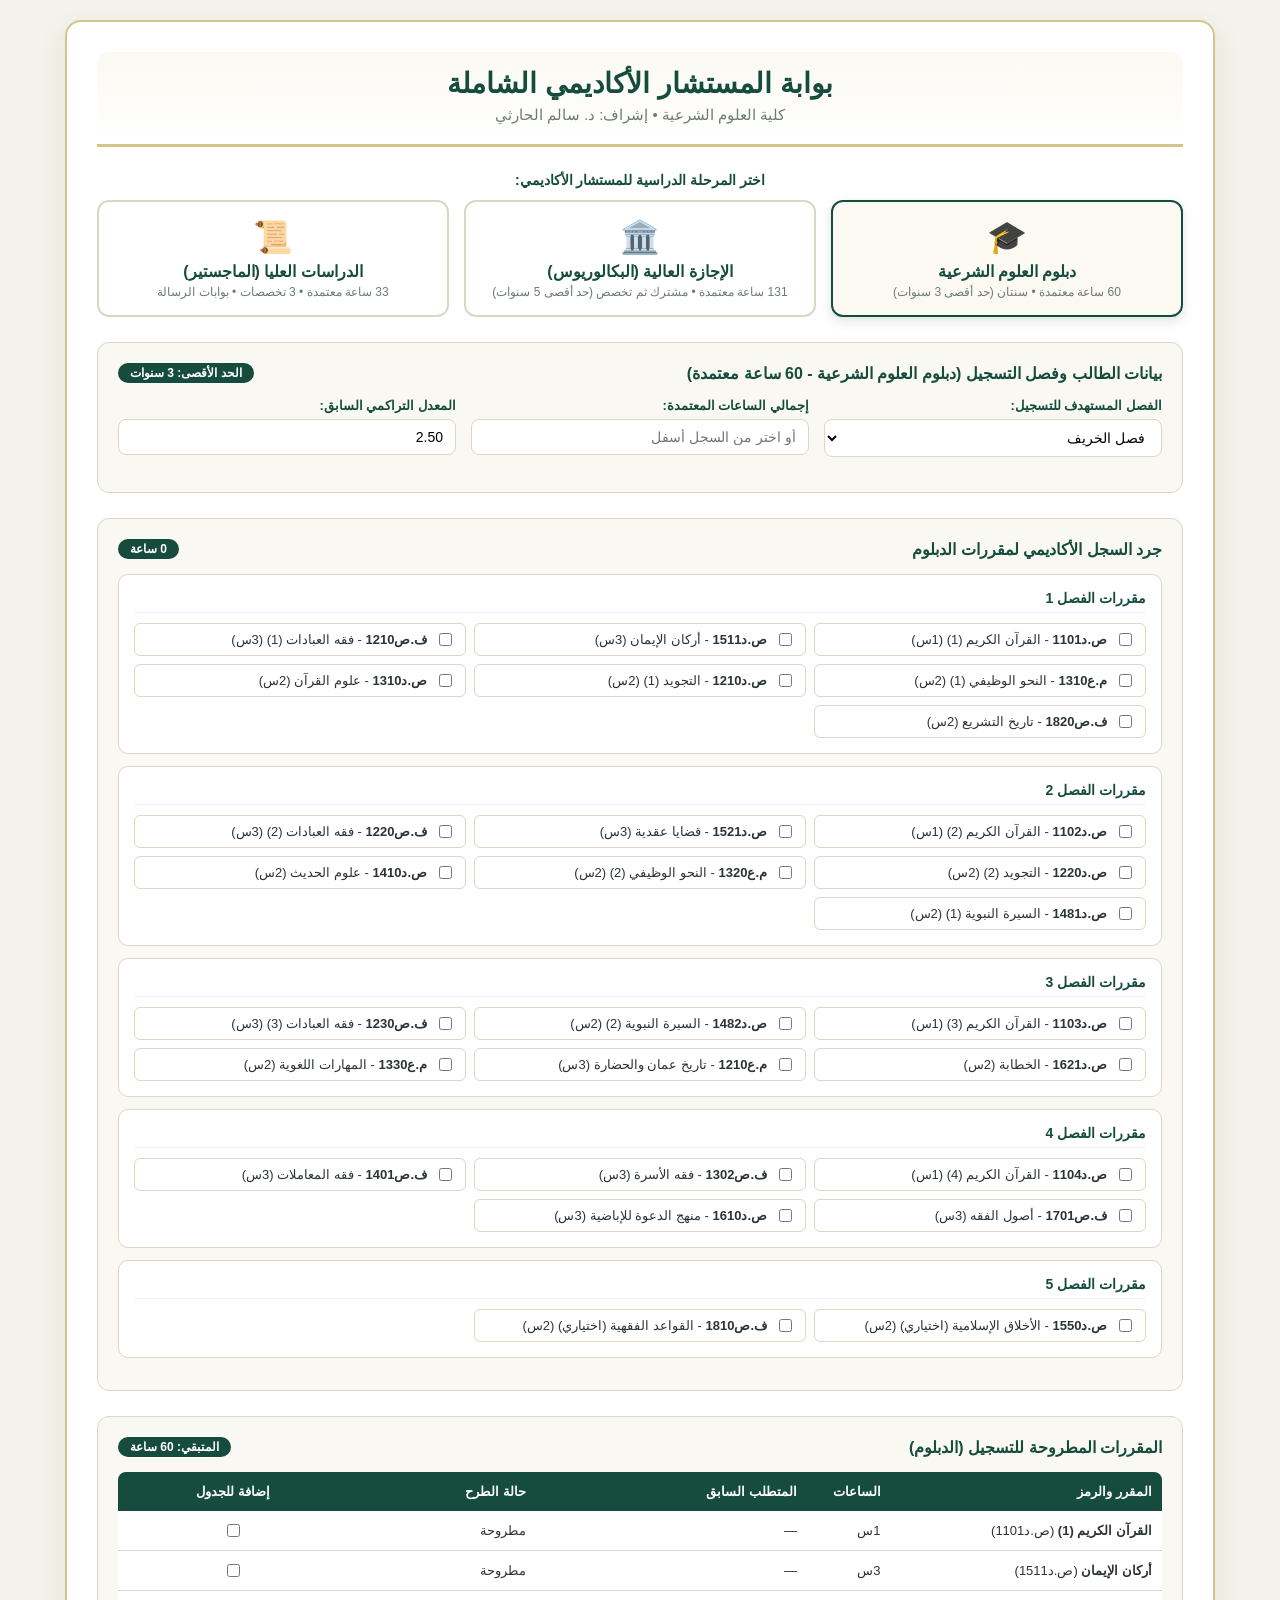
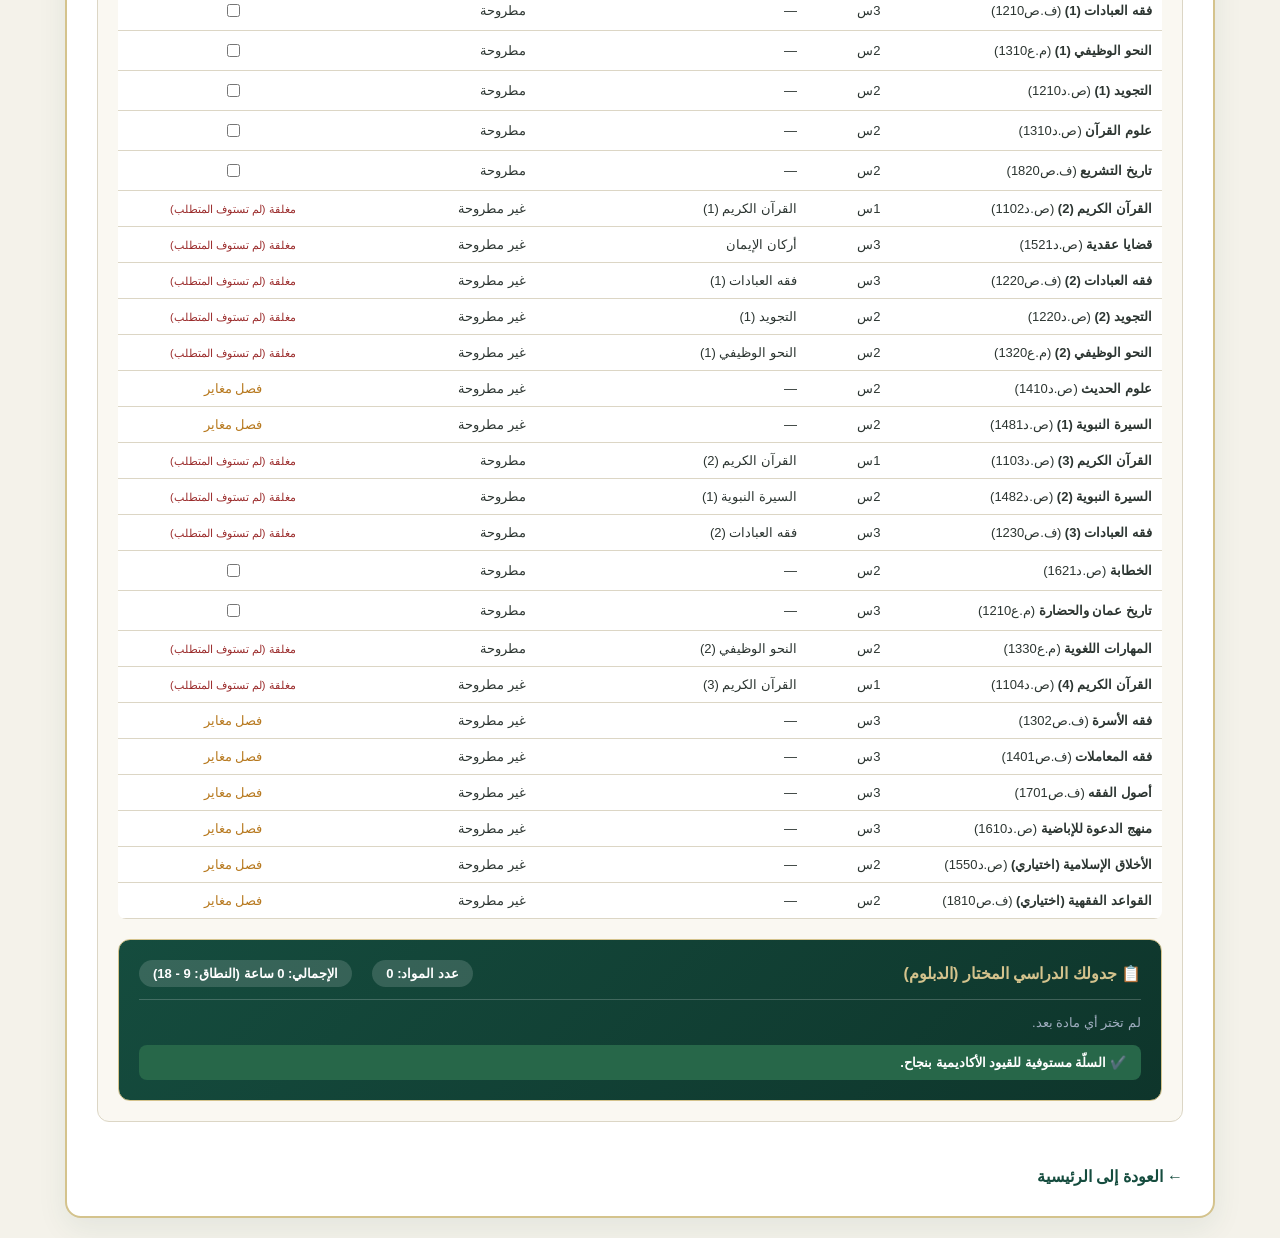
==== commit 4424e62f: "Update index.html" ====
--- a/advisor/index.html
+++ b/advisor/index.html
@@ -6,47 +6,115 @@
   <title>بوابة المستشار الأكاديمي - د. سالم الحارثي</title>
   <style>
     :root {
-      --primary: #154c3e; --primary-dark: #0e352b; --accent: #d4c38d; --accent-light: #fbf9f2;
-      --bg: #f4f2ea; --card-bg: #ffffff; --border: #dcd6c5; --text: #2c3531;
-      --text-muted: #6b7c75; --success: #276749; --success-bg: #c6f6d5;
-      --warning: #b7791f; --warning-bg: #feebc8; --danger: #9b2c2c; --danger-bg: #fed7d7;
-    }
+      --primary: #154c3e;
+      --primary-dark: #0e352b;
+      --accent: #d4c38d;
+      --accent-light: #fbf9f2;
+      --bg: #f4f2ea;
+      --card-bg: #ffffff;
+      --border: #dcd6c5;
+      --text: #2c3531;
+      --text-muted: #6b7c75;
+      --success: #276749;
+      --success-bg: #c6f6d5;
+      --warning: #b7791f;
+      --warning-bg: #feebc8;
+      --danger: #9b2c2c;
+      --danger-bg: #fed7d7;
+    }
+
     * { box-sizing: border-box; font-family: 'Segoe UI', Tahoma, Geneva, Verdana, sans-serif; }
     body { background-color: var(--bg); color: var(--text); margin: 0; padding: 20px; display: flex; justify-content: center; }
     .container { width: 100%; max-width: 1150px; background: var(--card-bg); border-radius: 16px; box-shadow: 0 10px 30px rgba(21,76,62,0.08); padding: 30px; border: 2px solid var(--accent); }
+
     .portal-header { text-align: center; border-bottom: 3px solid var(--accent); padding-bottom: 20px; margin-bottom: 25px; background: linear-gradient(to bottom, var(--accent-light), #fff); border-radius: 12px 12px 0 0; padding-top: 15px; }
     .portal-header h1 { color: var(--primary); margin: 0 0 6px 0; font-size: 28px; font-weight: 700; }
     .portal-header p { color: var(--text-muted); margin: 0; font-size: 15px; font-weight: 500; }
+
     .nav-title-bar { font-size: 14px; font-weight: bold; color: var(--primary); margin-bottom: 12px; text-align: center; }
     .program-nav { display: grid; grid-template-columns: repeat(3, 1fr); gap: 15px; margin-bottom: 25px; }
-    .nav-card { border: 2px solid var(--border); border-radius: 12px; padding: 16px; text-align: center; cursor: pointer; background: #fff; transition: all 0.25s ease; }
+    .nav-card {
+      border: 2px solid var(--border);
+      border-radius: 12px;
+      padding: 16px;
+      text-align: center;
+      cursor: pointer;
+      background: #fff;
+      transition: all 0.25s ease;
+    }
     .nav-card:hover { border-color: var(--primary); transform: translateY(-2px); }
     .nav-card.active { border-color: var(--primary); background: var(--accent-light); box-shadow: 0 4px 12px rgba(21,76,62,0.15); }
     .nav-icon { font-size: 32px; margin-bottom: 6px; }
     .nav-title { font-size: 16px; font-weight: bold; color: var(--primary); }
     .nav-desc { font-size: 12px; color: var(--text-muted); margin-top: 4px; }
+
+    .sub-nav-container {
+      background: var(--accent-light);
+      border: 2px dashed var(--accent);
+      border-radius: 12px;
+      padding: 16px;
+      margin-bottom: 25px;
+      display: none;
+      animation: fadeIn 0.3s ease;
+    }
+    .sub-title-text { font-size: 13px; font-weight: bold; color: var(--primary); margin-bottom: 10px; text-align: center; }
+    .sub-nav-grid { display: grid; grid-template-columns: repeat(3, 1fr); gap: 12px; }
+    .sub-card {
+      border: 1px solid var(--border);
+      border-radius: 10px;
+      padding: 12px;
+      text-align: center;
+      cursor: pointer;
+      background: #fff;
+      transition: all 0.2s;
+    }
+    .sub-card:hover { border-color: var(--primary); }
+    .sub-card.active { border-color: var(--primary); background: var(--primary); color: #fff; font-weight: bold; border-width: 2px; }
+    .sub-card.active .sub-card-title { color: #fff; }
+    .sub-card-icon { font-size: 22px; margin-bottom: 4px; }
+    .sub-card-title { font-size: 14px; color: var(--primary); }
+
     .view-panel { display: none; }
     .view-panel.active { display: block; animation: fadeIn 0.3s ease; }
     @keyframes fadeIn { from { opacity: 0; transform: translateY(6px); } to { opacity: 1; transform: translateY(0); } }
+
     .step-box { background: #faf8f2; border: 1px solid var(--border); border-radius: 12px; padding: 20px; margin-bottom: 25px; }
     .step-title { font-size: 16px; font-weight: bold; color: var(--primary); margin-bottom: 15px; display: flex; align-items: center; justify-content: space-between; }
     .step-badge { background: var(--primary); color: #fff; border-radius: 20px; padding: 3px 12px; font-size: 12px; }
+
     .grid-settings { display: grid; grid-template-columns: repeat(auto-fit, minmax(210px, 1fr)); gap: 15px; margin-bottom: 15px; }
     .form-group { display: flex; flex-direction: column; gap: 6px; }
     .form-group label { font-size: 13px; font-weight: bold; color: var(--primary); }
     .form-group input, .form-group select { padding: 9px 12px; border-radius: 8px; border: 1px solid var(--border); font-size: 14px; outline: none; background: #fff; }
+
     .help-text { font-size: 11px; color: var(--warning); font-weight: bold; margin-top: 2px; }
+
+    .master-gates-grid { display: grid; grid-template-columns: repeat(auto-fit, minmax(240px, 1fr)); gap: 12px; margin-bottom: 15px; }
+    .gate-box { padding: 12px 15px; border-radius: 8px; border: 1px solid var(--border); background: #fff; display: flex; flex-direction: column; gap: 4px; }
+    .gate-title { font-size: 12px; font-weight: bold; color: var(--text-muted); }
+    .gate-status { font-size: 14px; font-weight: bold; }
+
     .term-block { background: #fff; border: 1px solid var(--border); border-radius: 10px; padding: 15px; margin-bottom: 12px; }
     .term-block-header { font-size: 14px; font-weight: bold; color: var(--primary); margin-bottom: 10px; display: flex; justify-content: space-between; border-bottom: 1px solid #edf2f7; padding-bottom: 6px; }
     .term-badge-season { font-size: 11px; padding: 2px 8px; border-radius: 4px; font-weight: bold; }
     .season-fall { background: #feebc8; color: #7b341e; }
     .season-spring { background: #c6f6d5; color: #22543d; }
+
     .term-courses-grid { display: grid; grid-template-columns: repeat(auto-fill, minmax(280px, 1fr)); gap: 8px; }
     .inv-item { display: flex; align-items: center; gap: 8px; padding: 6px 10px; border-radius: 6px; background: #fff; border: 1px solid var(--border); font-size: 13px; }
+
     .table-responsive { width: 100%; border-collapse: collapse; margin-top: 10px; background: #fff; border-radius: 8px; overflow: hidden; }
     .table-responsive th { background: var(--primary); color: #fff; padding: 12px 10px; font-size: 13px; text-align: right; }
     .table-responsive td { padding: 10px; border-bottom: 1px solid var(--border); font-size: 13px; vertical-align: middle; }
-    .schedule-basket { background: linear-gradient(135deg, var(--primary) 0%, var(--primary-dark) 100%); color: #fff; border-radius: 12px; padding: 20px; margin-top: 20px; border: 1px solid var(--accent); }
+
+    .schedule-basket {
+      background: linear-gradient(135deg, var(--primary) 0%, var(--primary-dark) 100%);
+      color: #fff;
+      border-radius: 12px;
+      padding: 20px;
+      margin-top: 20px;
+      border: 1px solid var(--accent);
+    }
     .basket-header { display: flex; justify-content: space-between; align-items: center; border-bottom: 1px solid rgba(255,255,255,0.2); padding-bottom: 12px; margin-bottom: 15px; }
     .basket-title { font-size: 16px; font-weight: bold; color: var(--accent); }
     .basket-stats { display: flex; gap: 20px; }
@@ -54,9 +122,21 @@
     .basket-items-list { display: flex; flex-wrap: wrap; gap: 8px; margin-bottom: 15px; }
     .basket-chip { background: #fff; color: var(--primary); padding: 6px 12px; border-radius: 8px; font-size: 12px; font-weight: bold; display: flex; align-items: center; gap: 8px; }
     .chip-remove { cursor: pointer; color: var(--danger); font-size: 14px; font-weight: bold; }
+
     .basket-verdict { padding: 10px 15px; border-radius: 8px; font-size: 13px; font-weight: bold; }
-    .solutions-box { margin-top: 15px; background: #fffbe6; border: 1px solid #ffe58f; border-radius: 8px; padding: 15px; font-size: 13px; color: #876800; display: none; }
-    .solutions-box h4 { margin: 0 0 8px 0; font-size: 14px; color: #b7791f; }
+    .verdict-ok { background: var(--success); color: #fff; }
+    .verdict-low { background: var(--warning); color: #fff; }
+    .verdict-high { background: var(--danger); color: #fff; }
+
+    .alert-banner { padding: 14px 18px; border-radius: 10px; margin-bottom: 20px; font-size: 14px; line-height: 1.6; }
+    .alert-danger { background: var(--danger-bg); color: var(--danger); border: 1px solid #feb2b2; }
+    .alert-warning { background: var(--warning-bg); color: var(--warning); border: 1px solid #fbd38d; }
+    .alert-success { background: var(--success-bg); color: var(--success); border: 1px solid #9ae6b4; }
+
+    @media (max-width: 768px) {
+      .program-nav { grid-template-columns: 1fr; }
+      .sub-nav-grid { grid-template-columns: 1fr; }
+    }
   </style>
 </head>
 <body>
@@ -72,17 +152,58 @@
     <div class="nav-card active" id="nav-dip" onclick="selectMainProgram('dip')">
       <div class="nav-icon">🎓</div>
       <div class="nav-title">دبلوم العلوم الشرعية</div>
-      <div class="nav-desc">60 ساعة معتمدة</div>
+      <div class="nav-desc">60 ساعة معتمدة • سنتان (حد أقصى 3 سنوات)</div>
     </div>
     <div class="nav-card" id="nav-ba" onclick="selectMainProgram('ba')">
       <div class="nav-icon">🏛️</div>
       <div class="nav-title">الإجازة العالية (البكالوريوس)</div>
-      <div class="nav-desc">131 ساعة معتمدة</div>
+      <div class="nav-desc">131 ساعة معتمدة • مشترك ثم تخصص (حد أقصى 5 سنوات)</div>
     </div>
     <div class="nav-card" id="nav-ma" onclick="selectMainProgram('ma')">
       <div class="nav-icon">📜</div>
       <div class="nav-title">الدراسات العليا (الماجستير)</div>
-      <div class="nav-desc">33 ساعة معتمدة</div>
+      <div class="nav-desc">33 ساعة معتمدة • 3 تخصصات • بوابات الرسالة</div>
+    </div>
+  </div>
+
+  <!-- تفرع البكالوريوس -->
+  <div class="sub-nav-container" id="ba-sub-nav-container">
+    <div class="sub-title-text">اختر مسار البكالوريوس:</div>
+    <div class="sub-nav-grid">
+      <div class="sub-card active" id="sub-ba-common" onclick="selectBASubTrack('common')">
+        <div class="sub-card-icon">📖</div>
+        <div class="sub-card-title">المرحلة المشتركة (فصول 1-4)</div>
+        <div style="font-size:11px; opacity:0.8; margin-top:2px;">66 ساعة معتمدة</div>
+      </div>
+      <div class="sub-card" id="sub-ba-fiqh" onclick="selectBASubTrack('fiqh')">
+        <div class="sub-card-icon">⚖️</div>
+        <div class="sub-card-title">تخصص الفقه وأصوله (فصول 5-8)</div>
+        <div style="font-size:11px; opacity:0.8; margin-top:2px;">يتطلب اجتياز كامل الـ 66 ساعة</div>
+      </div>
+      <div class="sub-card" id="sub-ba-osool" onclick="selectBASubTrack('osool')">
+        <div class="sub-card-icon">🕌</div>
+        <div class="sub-card-title">تخصص أصول الدين (فصول 5-8)</div>
+        <div style="font-size:11px; opacity:0.8; margin-top:2px;">يتطلب اجتياز كامل الـ 66 ساعة</div>
+      </div>
+    </div>
+  </div>
+
+  <!-- تفرع الماجستير -->
+  <div class="sub-nav-container" id="ma-sub-nav-container">
+    <div class="sub-title-text">حدد برنامج الماجستير التخصصي المعتمد:</div>
+    <div class="sub-nav-grid">
+      <div class="sub-card active" id="sub-ma-fiqh" onclick="selectMATrack('fiqh')">
+        <div class="sub-card-icon">⚖️</div>
+        <div class="sub-card-title">ماجستير الفقه وأصوله</div>
+      </div>
+      <div class="sub-card" id="sub-ma-econ" onclick="selectMATrack('econ')">
+        <div class="sub-card-icon">📈</div>
+        <div class="sub-card-title">ماجستير الاقتصاد الإسلامي</div>
+      </div>
+      <div class="sub-card" id="sub-ma-osool" onclick="selectMATrack('osool')">
+        <div class="sub-card-icon">🕌</div>
+        <div class="sub-card-title">ماجستير أصول الدين</div>
+      </div>
     </div>
   </div>
 
@@ -90,7 +211,7 @@
   <div class="view-panel active" id="panel-dip">
     <div class="step-box">
       <div class="step-title">
-        <span>بيانات الطالب وفصل التسجيل (دبلوم)</span>
+        <span>بيانات الطالب وفصل التسجيل (دبلوم العلوم الشرعية - 60 ساعة معتمدة)</span>
         <span class="step-badge">الحد الأقصى: 3 سنوات</span>
       </div>
       <div class="grid-settings">
@@ -104,11 +225,11 @@
         </div>
         <div class="form-group">
           <label>إجمالي الساعات المعتمدة:</label>
-          <input type="number" id="dip-passed-hours" min="0" max="60" oninput="onDipPassedHoursInput(this.value)">
+          <input type="number" id="dip-passed-hours" min="0" max="60" placeholder="أو اختر من السجل أسفل" oninput="onDipPassedHoursInput(this.value)">
         </div>
         <div class="form-group">
           <label>المعدل التراكمي السابق:</label>
-          <input type="number" id="dip-gpa" step="0.01" min="0" max="4" placeholder="مثال: 2.50" oninput="runDipAudit()">
+          <input type="number" id="dip-gpa" step="0.01" min="0" max="4" value="2.50" oninput="runDipAudit()">
           <div class="help-text" id="dip-probation-warning" style="display:none; color:var(--danger);">⚠️ تحت الملاحظة (أقل من 2.00: النطاق 6 إلى 12 ساعة).</div>
         </div>
       </div>
@@ -117,24 +238,25 @@
     <div class="step-box">
       <div class="step-title">
         <span>جرد السجل الأكاديمي لمقررات الدبلوم</span>
-        <span class="step-badge" id="dip-passed-badge">0 س</span>
+        <span class="step-badge" id="dip-passed-badge">0 ساعة معتمدة</span>
       </div>
       <div id="dip-inventory-container"></div>
     </div>
 
     <div class="step-box">
       <div class="step-title">
-        <span>المقررات المطروحة للتسجيل والتفقد</span>
-        <span class="step-badge" id="dip-remaining-badge">المتبقي: 60 س</span>
-      </div>
+        <span>المقررات المطروحة للتسجيل (الدبلوم)</span>
+        <span class="step-badge" id="dip-remaining-badge">المتبقي: 60 ساعة معتمدة</span>
+      </div>
+      <div id="dip-alerts"></div>
       <table class="table-responsive">
         <thead>
           <tr>
-            <th>المقرر ورمز المادة</th>
-            <th>الساعات</th>
-            <th>المتطلب السابق</th>
-            <th>حالة الطرح بالجدول</th>
-            <th style="text-align: center;">إضافة للسلة</th>
+            <th style="width: 26%;">المقرر والرمز</th>
+            <th style="width: 8%;">الساعات</th>
+            <th style="width: 26%;">المتطلب السابق</th>
+            <th style="width: 18%;">حالة الطرح</th>
+            <th style="width: 22%; text-align: center;">إضافة للجدول</th>
           </tr>
         </thead>
         <tbody id="dip-table-body"></tbody>
@@ -145,15 +267,11 @@
           <div class="basket-title">📋 جدولك الدراسي المختار (الدبلوم)</div>
           <div class="basket-stats">
             <div class="stat-pill">عدد المواد: <span id="dip-basket-count">0</span></div>
-            <div class="stat-pill">الإجمالي: <span id="dip-basket-hours">0</span> س (<span id="dip-limits-text">النطاق: 9 - 18</span>)</div>
+            <div class="stat-pill">الإجمالي: <span id="dip-basket-hours">0</span> ساعة (<span id="dip-limits-text">النطاق: 9 - 18</span>)</div>
           </div>
         </div>
         <div class="basket-items-list" id="dip-basket-items"><span style="font-size:13px; color:#a0aec0;">لم تختر أي مادة بعد.</span></div>
         <div class="basket-verdict" id="dip-basket-verdict">يرجى اختيار المقررات.</div>
-      </div>
-      <div class="solutions-box" id="dip-solutions-box">
-        <h4>💡 توجيهات وحلول حالات عدم طرح المقررات:</h4>
-        <div>إذا لم تطرح المادة، يدرس الطالب مادة بديلة أو مكافئة أو يطلب إنزالها في الفصل الصيفي.</div>
       </div>
     </div>
   </div>
@@ -162,7 +280,7 @@
   <div class="view-panel" id="panel-ba">
     <div class="step-box">
       <div class="step-title">
-        <span>بيانات الطالب وفصل التسجيل (البكالوريوس)</span>
+        <span id="ba-panel-heading">1. بيانات الطالب وفصل التسجيل - المرحلة المشتركة (66 ساعة)</span>
         <span class="step-badge">الحد الأقصى: 5 سنوات</span>
       </div>
       <div class="grid-settings">
@@ -176,11 +294,11 @@
         </div>
         <div class="form-group">
           <label>إجمالي الساعات المعتمدة:</label>
-          <input type="number" id="ba-passed-hours" min="0" max="131" oninput="onBAPassedHoursInput(this.value)">
+          <input type="number" id="ba-passed-hours" min="0" max="131" placeholder="أو اختر من السجل أسفل" oninput="onBAPassedHoursInput(this.value)">
         </div>
         <div class="form-group">
           <label>المعدل التراكمي السابق:</label>
-          <input type="number" id="ba-gpa" step="0.01" min="0" max="4" placeholder="مثال: 2.80" oninput="runBAAudit()">
+          <input type="number" id="ba-gpa" step="0.01" min="0" max="4" value="2.80" oninput="runBAAudit()">
           <div class="help-text" id="ba-probation-warning" style="display:none; color:var(--danger);">⚠️ تحت الملاحظة (أقل من 2.00: النطاق 6 إلى 12 ساعة).</div>
         </div>
       </div>
@@ -188,25 +306,26 @@
 
     <div class="step-box">
       <div class="step-title">
-        <span>جرد السجل الأكاديمي (البكالوريوس)</span>
-        <span class="step-badge" id="ba-passed-badge">0 س</span>
+        <span id="ba-inv-heading">2. جرد السجل الأكاديمي (البكالوريوس)</span>
+        <span class="step-badge" id="ba-passed-badge">0 ساعة معتمدة</span>
       </div>
       <div id="ba-inventory-container"></div>
     </div>
 
     <div class="step-box">
       <div class="step-title">
-        <span>المقررات المطروحة للتسجيل والتفقد</span>
-        <span class="step-badge" id="ba-remaining-badge">المتبقي: 131 س</span>
-      </div>
+        <span>3. المقررات المطروحة للتسجيل وفحص بوابة التخصص</span>
+        <span class="step-badge" id="ba-remaining-badge">المتبقي: 131 ساعة</span>
+      </div>
+      <div id="ba-alerts"></div>
       <table class="table-responsive">
         <thead>
           <tr>
-            <th>المقرر ورمز المادة</th>
-            <th>الساعات</th>
-            <th>المتطلب السابق</th>
-            <th>حالة الطرح بالجدول</th>
-            <th style="text-align: center;">إضافة للسلة</th>
+            <th style="width: 28%;">المقرر والرمز</th>
+            <th style="width: 8%;">الساعات</th>
+            <th style="width: 26%;">المتطلب السابق</th>
+            <th style="width: 18%;">حالة الطرح</th>
+            <th style="width: 20%; text-align: center;">إضافة للجدول</th>
           </tr>
         </thead>
         <tbody id="ba-table-body"></tbody>
@@ -217,15 +336,11 @@
           <div class="basket-title">📋 جدولك الدراسي المختار (البكالوريوس)</div>
           <div class="basket-stats">
             <div class="stat-pill">عدد المواد: <span id="ba-basket-count">0</span></div>
-            <div class="stat-pill">الإجمالي: <span id="ba-basket-hours">0</span> س (<span id="ba-limits-text">النطاق: 9 - 18</span>)</div>
+            <div class="stat-pill">الإجمالي: <span id="ba-basket-hours">0</span> ساعة (<span id="ba-limits-text">النطاق: 9 - 18</span>)</div>
           </div>
         </div>
         <div class="basket-items-list" id="ba-basket-items"><span style="font-size:13px; color:#a0aec0;">لم تختر أي مادة بعد.</span></div>
         <div class="basket-verdict" id="ba-basket-verdict">يرجى اختيار المقررات.</div>
-      </div>
-      <div class="solutions-box" id="ba-solutions-box">
-        <h4>💡 توجيهات وحلول حالات عدم طرح المقررات:</h4>
-        <div>إذا لم تطرح المادة، يدرس الطالب مادة بديلة أو مكافئة أو يطلب إنزالها في الفصل الصيفي.</div>
       </div>
     </div>
   </div>
@@ -234,42 +349,69 @@
   <div class="view-panel" id="panel-ma">
     <div class="step-box">
       <div class="step-title">
-        <span>بيانات طالب الماجستير (دراسات عليا)</span>
-        <span class="step-badge">إجمالي: 33 ساعة</span>
+        <span>بيانات طالب الماجستير (دراسات عليا - 33 ساعة كليّة)</span>
+        <span class="step-badge" id="ma-limit-badge">الحد الأقصى: 7 فصول</span>
       </div>
       <div class="grid-settings">
         <div class="form-group">
-          <label>الفصل المستهدف:</label>
+          <label>نوع التفرغ الدراسي:</label>
+          <select id="ma-enrollment-type" onchange="onMAEnrollmentChange()">
+            <option value="full">تفرغ كلي (3 - 12 ساعة) • 4 فصول نظامية</option>
+            <option value="part">تفرغ جزئي (3 - 6 ساعات) • 6 فصول نظامية</option>
+          </select>
+        </div>
+        <div class="form-group">
+          <label>الفصل المستهدف للتسجيل:</label>
           <select id="ma-season" onchange="runMAAudit()">
             <option value="fall">فصل الخريف</option>
             <option value="spring">فصل الربيع</option>
           </select>
         </div>
         <div class="form-group">
-          <label>المعدل التراكمي:</label>
-          <input type="number" id="ma-gpa" step="0.01" min="0" max="4" placeholder="مثال: 3.40" oninput="runMAAudit()">
-          <div class="help-text" id="ma-probation-warning" style="display:none; color:var(--danger);">⚠️ تحت الملاحظة (أقل من 3.00 - بلا قيود على الساعات).</div>
+          <label>إجمالي الساعات المنجزة:</label>
+          <input type="number" id="ma-passed-hours" min="0" max="24" placeholder="أو حدد من الأسفل" oninput="onMAPassedHoursInput(this.value)">
+        </div>
+        <div class="form-group">
+          <label>المعدل التراكمي السابق:</label>
+          <input type="number" id="ma-gpa" step="0.01" min="0" max="4" value="3.50" oninput="runMAAudit()">
+          <div class="help-text" id="ma-probation-warning" style="display:none; color:var(--danger);">⚠️ تحت الملاحظة (أقل من 3.00 - بلا قيود ساعات).</div>
+        </div>
+      </div>
+
+      <div class="master-gates-grid">
+        <div class="gate-box">
+          <span class="gate-title">بوابة تسجيل الرسالة (شرط: إنهاء 12 ساعة):</span>
+          <span class="gate-status" id="gate-thesis-status">غير مؤهل</span>
+        </div>
+        <div class="gate-box">
+          <span class="gate-title">بوابة مناقشة الرسالة والتخرج (24س + معدل $\ge$ 3.00):</span>
+          <span class="gate-status" id="gate-defense-status">غير مؤهل</span>
         </div>
       </div>
     </div>
 
     <div class="step-box">
       <div class="step-title">
-        <span>جرد السجل الأكاديمي (الماجستير)</span>
-        <span class="step-badge" id="ma-passed-badge">0 س</span>
+        <span>جرد السجل الأكاديمي لمقررات الماجستير (24 ساعة)</span>
+        <span class="step-badge" id="ma-passed-badge">0 ساعة معتمدة</span>
       </div>
       <div id="ma-inventory-container"></div>
     </div>
 
     <div class="step-box">
-      <div class="step-title"><span>المقررات المتاحة للماجستير</span></div>
+      <div class="step-title">
+        <span>المقررات المطروحة للماجستير</span>
+        <span class="step-badge" id="ma-remaining-badge">المتبقي: 24 ساعة</span>
+      </div>
+      <div id="ma-alerts"></div>
       <table class="table-responsive">
         <thead>
           <tr>
-            <th>المقرر ورمز المادة</th>
+            <th>المقرر والرمز</th>
             <th>الساعات</th>
+            <th>طبيعة المقرر</th>
             <th>حالة الطرح</th>
-            <th style="text-align: center;">إضافة للسلة</th>
+            <th style="text-align: center;">إضافة للجدول</th>
           </tr>
         </thead>
         <tbody id="ma-table-body"></tbody>
@@ -279,10 +421,11 @@
         <div class="basket-header">
           <div class="basket-title">📋 جدول الماجستير المختار</div>
           <div class="basket-stats">
-            <div class="stat-pill">إجمالي الساعات: <span id="ma-basket-hours">0</span> ساعة (بدون سقف مقيد)</div>
+            <div class="stat-pill">إجمالي الساعات: <span id="ma-basket-hours">0</span> ساعة (بدون سقف صارم)</div>
           </div>
         </div>
         <div class="basket-items-list" id="ma-basket-items"><span style="font-size:13px; color:#a0aec0;">لم تختر أي مادة بعد.</span></div>
+        <div class="basket-verdict" id="ma-basket-verdict">يرجى اختيار المقررات.</div>
       </div>
     </div>
   </div>
@@ -291,71 +434,358 @@
 </div>
 
 <script>
-  // مصفوفات الخطط مع دعم المتطلبات المتعددة (prereqs مصفوفة) والحذف التلقائي الشامل
+  // ==================== خطة البكالوريوس الشاملة (المشترك + التخصصات) ====================
   const BA_PLAN = [
-    { id: 'b1', code: 'ص.د3101', name: 'القرآن الكريم (1)', hours: 1, season: 'fall', prereqs: [] },
-    { id: 'b2', code: 'ص.د3102', name: 'القرآن الكريم (2)', hours: 1, season: 'spring', prereqs: ['b1'] },
-    { id: 'b3', code: 'ص.د3210', name: 'التجويد (1)', hours: 2, season: 'fall', prereqs: [] },
-    { id: 'b4', code: 'ص.د3220', name: 'التجويد (2)', hours: 2, season: 'spring', prereqs: ['b3'] },
-    { id: 'b5', code: 'ص.د3510', name: 'العقيدة (1)', hours: 3, season: 'fall', prereqs: [] },
-    { id: 'b6', code: 'ص.د3520', name: 'العقيدة (2)', hours: 3, season: 'spring', prereqs: ['b5'] },
-    { id: 'b7', code: 'ف.ص3210', name: 'فقه العبادات (1)', hours: 3, season: 'fall', prereqs: [] },
-    { id: 'b8', code: 'ف.ص3220', name: 'فقه العبادات (2)', hours: 3, season: 'spring', prereqs: ['b7'] },
-    { id: 'b9', code: 'م.ع3310', name: 'النحو (1)', hours: 3, season: 'fall', prereqs: [] },
-    { id: 'b10', code: 'م.ع3320', name: 'النحو (2)', hours: 3, season: 'spring', prereqs: ['b9'] },
-    { id: 'b11', code: 'لغ.3401', name: 'علم الصرف', hours: 3, season: 'fall', prereqs: [] },
-    { id: 'b12', code: 'لغ.3402', name: 'البلاغة العربية', hours: 3, season: 'spring', prereqs: [] },
-    { id: 'b13', code: 'لغ.3410', name: 'التطبيقات اللغوية', hours: 3, season: 'fall', prereqs: ['b11', 'b12'] }
+    // المرحلة المشتركة (فصول 1 إلى 4 - 66 ساعة)
+    { id: 'b1', phase: 'common', termNum: 1, code: 'ص.د3101', name: 'القرآن الكريم (1)', hours: 1, prereq: null, season: 'fall', major: 'common' },
+    { id: 'b2', phase: 'common', termNum: 1, code: 'ص.د3210', name: 'التجويد (1)', hours: 2, prereq: null, season: 'fall', major: 'common' },
+    { id: 'b3', phase: 'common', termNum: 1, code: 'ص.د3510', name: 'العقيدة (1)', hours: 3, prereq: null, season: 'fall', major: 'common' },
+    { id: 'b4', phase: 'common', termNum: 1, code: 'ف.ص3210', name: 'فقه العبادات (1)', hours: 3, prereq: null, season: 'fall', major: 'common' },
+    { id: 'b5', phase: 'common', termNum: 1, code: 'ف.ص3820', name: 'تاريخ التشريع الإسلامي', hours: 2, prereq: null, season: 'fall', major: 'common' },
+    { id: 'b6', phase: 'common', termNum: 1, code: 'م.ع3310', name: 'النحو (1)', hours: 3, prereq: null, season: 'fall', major: 'common' },
+    { id: 'b7', phase: 'common', termNum: 1, code: 'م.ع3410', name: 'اللغة الإنجليزية (1)', hours: 2, prereq: null, season: 'fall', major: 'common' },
+
+    { id: 'b8', phase: 'common', termNum: 2, code: 'ص.د3102', name: 'القرآن الكريم (2)', hours: 1, prereq: 'b1', season: 'spring', major: 'common' },
+    { id: 'b9', phase: 'common', termNum: 2, code: 'ص.د3220', name: 'التجويد (2)', hours: 2, prereq: 'b2', season: 'spring', major: 'common' },
+    { id: 'b10', phase: 'common', termNum: 2, code: 'ص.د3520', name: 'العقيدة (2)', hours: 3, prereq: 'b3', season: 'spring', major: 'common' },
+    { id: 'b11', phase: 'common', termNum: 2, code: 'ف.ص3220', name: 'فقه العبادات (2)', hours: 3, prereq: 'b4', season: 'spring', major: 'common' },
+    { id: 'b12', phase: 'common', termNum: 2, code: 'م.ع3110', name: 'مناهج البحث العلمي', hours: 3, prereq: null, season: 'spring', major: 'common' },
+    { id: 'b13', phase: 'common', termNum: 2, code: 'م.ع3320', name: 'النحو (2)', hours: 3, prereq: 'b6', season: 'spring', major: 'common' },
+    { id: 'b14', phase: 'common', termNum: 2, code: 'م.ع3420', name: 'اللغة الإنجليزية (2)', hours: 2, prereq: 'b7', season: 'spring', major: 'common' },
+
+    { id: 'b15', phase: 'common', termNum: 3, code: 'ص.د3103', name: 'القرآن الكريم (3)', hours: 1, prereq: 'b8', season: 'fall', major: 'common' },
+    { id: 'b16', phase: 'common', termNum: 3, code: 'ص.د3310', name: 'علوم القرآن', hours: 2, prereq: null, season: 'fall', major: 'common' },
+    { id: 'b17', phase: 'common', termNum: 3, code: 'ص.د3530', name: 'العقيدة (3)', hours: 3, prereq: 'b10', season: 'fall', major: 'common' },
+    { id: 'b18', phase: 'common', termNum: 3, code: 'ف.ص3230', name: 'فقه العبادات (3)', hours: 3, prereq: 'b11', season: 'fall', major: 'common' },
+    { id: 'b19', phase: 'common', termNum: 3, code: 'م.ع3330', name: 'النحو (3)', hours: 3, prereq: 'b13', season: 'fall', major: 'common' },
+    { id: 'b20', phase: 'common', termNum: 3, code: 'ص.د3410', name: 'علوم الحديث', hours: 2, prereq: null, season: 'fall', major: 'common' },
+    { id: 'b_el_c1', phase: 'common', termNum: 3, code: 'اخ.كلية1', name: 'اختياري كلية (1)', hours: 2, prereq: null, season: 'fall', major: 'common', isElective: true },
+
+    { id: 'b21', phase: 'common', termNum: 4, code: 'ص.د3104', name: 'القرآن الكريم (4)', hours: 1, prereq: 'b15', season: 'spring', major: 'common' },
+    { id: 'b22', phase: 'common', termNum: 4, code: 'ف.ص3810', name: 'القواعد الفقهية', hours: 2, prereq: null, season: 'spring', major: 'common' },
+    { id: 'b23', phase: 'common', termNum: 4, code: 'ف.ص3830', name: 'القضايا الفقهية المعاصرة', hours: 2, prereq: null, season: 'spring', major: 'common' },
+    { id: 'b24', phase: 'common', termNum: 4, code: 'م.ع3360', name: 'الصرف', hours: 2, prereq: null, season: 'spring', major: 'common' },
+    { id: 'b25', phase: 'common', termNum: 4, code: 'م.ع3370', name: 'البلاغة', hours: 2, prereq: null, season: 'spring', major: 'common' },
+    { id: 'b26', phase: 'common', termNum: 4, code: 'م.ع3510', name: 'ريادة الأعمال', hours: 3, prereq: null, season: 'spring', major: 'common' },
+    { id: 'b27', phase: 'common', termNum: 4, code: 'م.ع3210', name: 'تاريخ عمان والحضارة الإسلامية', hours: 3, prereq: null, season: 'spring', major: 'common' },
+    { id: 'b_el_c2', phase: 'common', termNum: 4, code: 'اخ.كلية2', name: 'اختياري كلية (2)', hours: 2, prereq: null, season: 'spring', major: 'common', isElective: true },
+
+    // تخصص الفقه وأصوله (فصول 5 إلى 8)
+    { id: 'bf_28', phase: 'spec', termNum: 5, code: 'ص.د3105', name: 'القرآن الكريم (5)', hours: 1, prereq: 'b21', season: 'fall', major: 'fiqh' },
+    { id: 'bf_29', phase: 'spec', termNum: 5, code: 'ف.ص3710', name: 'أصول الفقه (1)', hours: 3, prereq: null, season: 'fall', major: 'fiqh' },
+    { id: 'bf_30', phase: 'spec', termNum: 5, code: 'ف.ص3310', name: 'فقه الأسرة (1)', hours: 3, prereq: null, season: 'fall', major: 'fiqh' },
+    { id: 'bf_31', phase: 'spec', termNum: 5, code: 'ف.ص3410', name: 'فقه المعاملات (1)', hours: 3, prereq: null, season: 'fall', major: 'fiqh' },
+    { id: 'bf_32', phase: 'spec', termNum: 5, code: 'ف.ص3910', name: 'مدخل العلوم القانونية', hours: 2, prereq: null, season: 'fall', major: 'fiqh' },
+    { id: 'bf_33', phase: 'spec', termNum: 5, code: 'ف.ص3510', name: 'الفقه الجنائي', hours: 3, prereq: null, season: 'fall', major: 'fiqh' },
+    { id: 'bf_34', phase: 'spec', termNum: 5, code: 'م.ع3380', name: 'التطبيقات اللغوية', hours: 2, prereq: 'b19', season: 'fall', major: 'fiqh' },
+
+    { id: 'bf_35', phase: 'spec', termNum: 6, code: 'ص.د3106', name: 'القرآن الكريم (6)', hours: 1, prereq: 'bf_28', season: 'spring', major: 'fiqh' },
+    { id: 'bf_36', phase: 'spec', termNum: 6, code: 'ف.ص3720', name: 'أصول الفقه (2)', hours: 3, prereq: 'bf_29', season: 'spring', major: 'fiqh' },
+    { id: 'bf_37', phase: 'spec', termNum: 6, code: 'ف.ص3320', name: 'فقه الأسرة (2)', hours: 3, prereq: 'bf_30', season: 'spring', major: 'fiqh' },
+    { id: 'bf_38', phase: 'spec', termNum: 6, code: 'ف.ص3420', name: 'فقه المعاملات (2)', hours: 3, prereq: 'bf_31', season: 'spring', major: 'fiqh' },
+    { id: 'bf_39', phase: 'spec', termNum: 6, code: 'ف.ص3940', name: 'قانون الإجراءات المدنية', hours: 2, prereq: 'bf_32', season: 'spring', major: 'fiqh' },
+    { id: 'bf_40', phase: 'spec', termNum: 6, code: 'ف.ص3610', name: 'الميراث', hours: 2, prereq: null, season: 'spring', major: 'fiqh' },
+    { id: 'b_el_f1', phase: 'spec', termNum: 6, code: 'اخ.فقه1', name: 'اختياري تخصص فقه (1)', hours: 2, prereq: null, season: 'spring', major: 'fiqh', isElective: true },
+
+    { id: 'bf_41', phase: 'spec', termNum: 7, code: 'ص.د3107', name: 'القرآن الكريم (7)', hours: 1, prereq: 'bf_35', season: 'fall', major: 'fiqh' },
+    { id: 'bf_42', phase: 'spec', termNum: 7, code: 'ف.ص3430', name: 'فقه المعاملات (3)', hours: 3, prereq: 'bf_38', season: 'fall', major: 'fiqh' },
+    { id: 'bf_43', phase: 'spec', termNum: 7, code: 'ف.ص3520', name: 'التوثيق الكتابي', hours: 3, prereq: 'bf_31', season: 'fall', major: 'fiqh' },
+    { id: 'bf_44', phase: 'spec', termNum: 7, code: 'ف.ص3931', name: 'قانون العمل', hours: 2, prereq: 'bf_32', season: 'fall', major: 'fiqh' },
+    { id: 'bf_45', phase: 'spec', termNum: 7, code: 'ف.ص3730', name: 'أصول الفقه (3)', hours: 3, prereq: 'bf_36', season: 'fall', major: 'fiqh' },
+    { id: 'bf_46', phase: 'spec', termNum: 7, code: 'ص.د3486', name: 'فقه السيرة', hours: 2, prereq: null, season: 'fall', major: 'fiqh' },
+    { id: 'b_el_f2', phase: 'spec', termNum: 7, code: 'اخ.فقه2', name: 'اختياري تخصص فقه (2)', hours: 2, prereq: null, season: 'fall', major: 'fiqh', isElective: true },
+
+    { id: 'bf_47', phase: 'spec', termNum: 8, code: 'ص.د3108', name: 'القرآن الكريم (8)', hours: 1, prereq: 'bf_41', season: 'spring', major: 'fiqh' },
+    { id: 'bf_48', phase: 'spec', termNum: 8, code: 'ص.د3466', name: 'أحاديث الأحكام المعاملات', hours: 2, prereq: null, season: 'spring', major: 'fiqh' },
+    { id: 'bf_49', phase: 'spec', termNum: 8, code: 'ص.د3365', name: 'آيات الأحكام', hours: 2, prereq: null, season: 'spring', major: 'fiqh' },
+    { id: 'bf_50', phase: 'spec', termNum: 8, code: 'ف.ص3530', name: 'النظام القضائي', hours: 1, prereq: null, season: 'spring', major: 'fiqh' },
+    { id: 'bf_51', phase: 'spec', termNum: 8, code: 'ف.ص3760', name: 'مقاصد الشريعة', hours: 2, prereq: 'bf_29', season: 'spring', major: 'fiqh' },
+    { id: 'bf_52', phase: 'spec', termNum: 8, code: 'ف.ص3620', name: 'الوصية والوقف', hours: 2, prereq: null, season: 'spring', major: 'fiqh' },
+    { id: 'bf_53', phase: 'spec', termNum: 8, code: 'ص.د3426', name: 'التخريج وعلم الرجال', hours: 1, prereq: 'b20', season: 'spring', major: 'fiqh' },
+    { id: 'bf_54', phase: 'spec', termNum: 8, code: 'ف.ص3190', name: 'بحث التخرج', hours: 3, prereq: null, season: 'spring', major: 'fiqh' },
+    { id: 'b_el_f3', phase: 'spec', termNum: 8, code: 'اخ.فقه3', name: 'اختياري تخصص فقه (3)', hours: 2, prereq: null, season: 'spring', major: 'fiqh', isElective: true },
+
+    // تخصص أصول الدين (فصول 5 إلى 8)
+    { id: 'bo_28', phase: 'spec', termNum: 5, code: 'ص.د3105', name: 'القرآن الكريم (5)', hours: 1, prereq: 'b21', season: 'fall', major: 'osool' },
+    { id: 'bo_29', phase: 'spec', termNum: 5, code: 'ص.د3320', name: 'مدارس التفسير', hours: 2, prereq: null, season: 'fall', major: 'osool' },
+    { id: 'bo_30', phase: 'spec', termNum: 5, code: 'ص.د3421', name: 'التخريج (1)', hours: 2, prereq: 'b20', season: 'fall', major: 'osool' },
+    { id: 'bo_31', phase: 'spec', termNum: 5, code: 'ص.د3610', name: 'منهج الدعوة للإباضية', hours: 3, prereq: null, season: 'fall', major: 'osool' },
+    { id: 'bo_32', phase: 'spec', termNum: 5, code: 'ص.د3660', name: 'الدعوة والإعلام', hours: 2, prereq: null, season: 'fall', major: 'osool' },
+    { id: 'bo_33', phase: 'spec', termNum: 5, code: 'ف.ص3301', name: 'فقه الأسرة', hours: 3, prereq: null, season: 'fall', major: 'osool' },
+    { id: 'bo_34', phase: 'spec', termNum: 5, code: 'م.ع3380', name: 'التطبيقات اللغوية', hours: 2, prereq: 'b19', season: 'fall', major: 'osool' },
+
+    { id: 'bo_35', phase: 'spec', termNum: 6, code: 'ص.د3106', name: 'القرآن الكريم (6)', hours: 1, prereq: 'bo_28', season: 'spring', major: 'osool' },
+    { id: 'bo_36', phase: 'spec', termNum: 6, code: 'ص.د3350', name: 'التفسير التحليلي', hours: 2, prereq: null, season: 'spring', major: 'osool' },
+    { id: 'bo_37', phase: 'spec', termNum: 6, code: 'ص.د3422', name: 'التخريج (2)', hours: 2, prereq: 'bo_30', season: 'spring', major: 'osool' },
+    { id: 'bo_38', phase: 'spec', termNum: 6, code: 'ص.د3481', name: 'السيرة النبوية (1)', hours: 2, prereq: null, season: 'spring', major: 'osool' },
+    { id: 'bo_39', phase: 'spec', termNum: 6, code: 'ص.د3461', name: 'أحاديث الأحكام', hours: 2, prereq: null, season: 'spring', major: 'osool' },
+    { id: 'bo_40', phase: 'spec', termNum: 6, code: 'ف.ص3401', name: 'فقه المعاملات', hours: 3, prereq: null, season: 'spring', major: 'osool' },
+    { id: 'bo_41', phase: 'spec', termNum: 6, code: 'ص.د3620', name: 'المهارات الخطابية', hours: 3, prereq: null, season: 'spring', major: 'osool' },
+    { id: 'b_el_o1', phase: 'spec', termNum: 6, code: 'اخ.أصول1', name: 'اختياري تخصص أصول (1)', hours: 2, prereq: null, season: 'spring', major: 'osool', isElective: true },
+
+    { id: 'bo_42', phase: 'spec', termNum: 7, code: 'ص.د3107', name: 'القرآن الكريم (7)', hours: 1, prereq: 'bo_35', season: 'fall', major: 'osool' },
+    { id: 'bo_43', phase: 'spec', termNum: 7, code: 'ف.ص3701', name: 'أصول الفقه', hours: 3, prereq: null, season: 'fall', major: 'osool' },
+    { id: 'bo_44', phase: 'spec', termNum: 7, code: 'ص.د3590', name: 'التيارات الفكرية', hours: 2, prereq: null, season: 'fall', major: 'osool' },
+    { id: 'bo_45', phase: 'spec', termNum: 7, code: 'ص.د3440', name: 'مصطلح ورجال', hours: 3, prereq: 'b20', season: 'fall', major: 'osool' },
+    { id: 'bo_46', phase: 'spec', termNum: 7, code: 'ف.ص3601', name: 'الميراث والوصية والوقف', hours: 3, prereq: null, season: 'fall', major: 'osool' },
+    { id: 'bo_47', phase: 'spec', termNum: 7, code: 'ص.د3482', name: 'السيرة النبوية (2)', hours: 2, prereq: 'bo_38', season: 'fall', major: 'osool' },
+    { id: 'b_el_o2', phase: 'spec', termNum: 7, code: 'اخ.أصول2', name: 'اختياري تخصص أصول (2)', hours: 2, prereq: null, season: 'fall', major: 'osool', isElective: true },
+
+    { id: 'bo_48', phase: 'spec', termNum: 8, code: 'ص.د3108', name: 'القرآن الكريم (8)', hours: 1, prereq: 'bo_42', season: 'spring', major: 'osool' },
+    { id: 'bo_49', phase: 'spec', termNum: 8, code: 'ص.د3250', name: 'علم القراءات', hours: 3, prereq: null, season: 'spring', major: 'osool' },
+    { id: 'bo_50', phase: 'spec', termNum: 8, code: 'ص.د3451', name: 'الحديث التحليلي', hours: 2, prereq: null, season: 'spring', major: 'osool' },
+    { id: 'bo_51', phase: 'spec', termNum: 8, code: 'ص.د3360', name: 'تفسير آيات الأحكام', hours: 2, prereq: null, season: 'spring', major: 'osool' },
+    { id: 'bo_52', phase: 'spec', termNum: 8, code: 'ص.د3540', name: 'علم الكلام', hours: 2, prereq: null, season: 'spring', major: 'osool' },
+    { id: 'bo_53', phase: 'spec', termNum: 8, code: 'ف.ص3760', name: 'مقاصد الشريعة', hours: 2, prereq: 'bo_43', season: 'spring', major: 'osool' },
+    { id: 'bo_54', phase: 'spec', termNum: 8, code: 'ص.د3190', name: 'بحث التخرج', hours: 3, prereq: null, season: 'spring', major: 'osool' },
+    { id: 'b_el_o3', phase: 'spec', termNum: 8, code: 'اخ.أصول3', name: 'اختياري تخصص أصول (3)', hours: 2, prereq: null, season: 'spring', major: 'osool', isElective: true }
   ];
 
+  // ==================== خطة الدبلوم (60 ساعة) ====================
   const DIP_PLAN = [
-    { id: 'd1', code: 'ص.د1101', name: 'القرآن الكريم (1)', hours: 1, season: 'fall', prereqs: [] },
-    { id: 'd2', code: 'ص.د1102', name: 'القرآن الكريم (2)', hours: 1, season: 'spring', prereqs: ['d1'] },
-    { id: 'd3', code: 'ف.ص1210', name: 'فقه العبادات (1)', hours: 3, season: 'fall', prereqs: [] },
-    { id: 'd4', code: 'ف.ص1220', name: 'فقه العبادات (2)', hours: 3, season: 'spring', prereqs: ['d3'] }
+    { id: 'd1', termNum: 1, code: 'ص.د1101', name: 'القرآن الكريم (1)', hours: 1, prereq: null, season: 'fall' },
+    { id: 'd2', termNum: 1, code: 'ص.د1511', name: 'أركان الإيمان', hours: 3, prereq: null, season: 'fall' },
+    { id: 'd3', termNum: 1, code: 'ف.ص1210', name: 'فقه العبادات (1)', hours: 3, prereq: null, season: 'fall' },
+    { id: 'd4', termNum: 1, code: 'م.ع1310', name: 'النحو الوظيفي (1)', hours: 2, prereq: null, season: 'fall' },
+    { id: 'd5', termNum: 1, code: 'ص.د1210', name: 'التجويد (1)', hours: 2, prereq: null, season: 'fall' },
+    { id: 'd6', termNum: 1, code: 'ص.د1310', name: 'علوم القرآن', hours: 2, prereq: null, season: 'fall' },
+    { id: 'd7', termNum: 1, code: 'ف.ص1820', name: 'تاريخ التشريع', hours: 2, prereq: null, season: 'fall' },
+
+    { id: 'd8', termNum: 2, code: 'ص.د1102', name: 'القرآن الكريم (2)', hours: 1, prereq: 'd1', season: 'spring' },
+    { id: 'd9', termNum: 2, code: 'ص.د1521', name: 'قضايا عقدية', hours: 3, prereq: 'd2', season: 'spring' },
+    { id: 'd10', termNum: 2, code: 'ف.ص1220', name: 'فقه العبادات (2)', hours: 3, prereq: 'd3', season: 'spring' },
+    { id: 'd11', termNum: 2, code: 'ص.د1220', name: 'التجويد (2)', hours: 2, prereq: 'd5', season: 'spring' },
+    { id: 'd12', termNum: 2, code: 'م.ع1320', name: 'النحو الوظيفي (2)', hours: 2, prereq: 'd4', season: 'spring' },
+    { id: 'd13', termNum: 2, code: 'ص.د1410', name: 'علوم الحديث', hours: 2, prereq: null, season: 'spring' },
+    { id: 'd14', termNum: 2, code: 'ص.د1481', name: 'السيرة النبوية (1)', hours: 2, prereq: null, season: 'spring' },
+
+    { id: 'd15', termNum: 3, code: 'ص.د1103', name: 'القرآن الكريم (3)', hours: 1, prereq: 'd8', season: 'fall' },
+    { id: 'd16', termNum: 3, code: 'ص.د1482', name: 'السيرة النبوية (2)', hours: 2, prereq: 'd14', season: 'fall' },
+    { id: 'd17', termNum: 3, code: 'ف.ص1230', name: 'فقه العبادات (3)', hours: 3, prereq: 'd10', season: 'fall' },
+    { id: 'd18', termNum: 3, code: 'ص.د1621', name: 'الخطابة', hours: 2, prereq: null, season: 'fall' },
+    { id: 'd19', termNum: 3, code: 'م.ع1210', name: 'تاريخ عمان والحضارة', hours: 3, prereq: null, season: 'fall' },
+    { id: 'd20', termNum: 3, code: 'م.ع1330', name: 'المهارات اللغوية', hours: 2, prereq: 'd12', season: 'fall' },
+
+    { id: 'd21', termNum: 4, code: 'ص.د1104', name: 'القرآن الكريم (4)', hours: 1, prereq: 'd15', season: 'spring' },
+    { id: 'd22', termNum: 4, code: 'ف.ص1302', name: 'فقه الأسرة', hours: 3, prereq: null, season: 'spring' },
+    { id: 'd23', termNum: 4, code: 'ف.ص1401', name: 'فقه المعاملات', hours: 3, prereq: null, season: 'spring' },
+    { id: 'd24', termNum: 4, code: 'ف.ص1701', name: 'أصول الفقه', hours: 3, prereq: null, season: 'spring' },
+    { id: 'd25', termNum: 4, code: 'ص.د1610', name: 'منهج الدعوة للإباضية', hours: 3, prereq: null, season: 'spring' },
+    { id: 'd_e1', termNum: 5, code: 'ص.د1550', name: 'الأخلاق الإسلامية (اختياري)', hours: 2, prereq: null, season: 'spring', isElective: true },
+    { id: 'd_e2', termNum: 5, code: 'ف.ص1810', name: 'القواعد الفقهية (اختياري)', hours: 2, prereq: null, season: 'spring', isElective: true }
   ];
 
-  const MA_PLAN = [
-    { id: 'm1', code: 'م.ع6101', name: 'دراسات متقدمة في الفقه', hours: 3, season: 'fall', prereqs: [] },
-    { id: 'm2', code: 'م.ع6102', name: 'أصول الفقه المقارن', hours: 3, season: 'spring', prereqs: [] },
-    { id: 'm3', code: 'م.ع6103', name: 'قواعد التفسير', hours: 3, season: 'fall', prereqs: [] }
+  // ==================== خطة الماجستير (24 ساعة مقررات) ====================
+  const MASTER_PLAN = [
+    { id: 'm_f1', major: 'fiqh', termNum: 1, code: 'ع.ش6140', name: 'مناهج البحث في العلوم الشرعية', hours: 3, season: 'fall' },
+    { id: 'm_f2', major: 'fiqh', termNum: 1, code: 'ف.ص6220', name: 'قضايا فقهية اقتصادية معاصرة', hours: 3, season: 'fall' },
+    { id: 'm_f3', major: 'fiqh', termNum: 1, code: 'ف.ص6310', name: 'أصول الفقه (الدلالات)', hours: 3, season: 'fall' },
+    { id: 'm_f_el_c', major: 'fiqh', termNum: 1, code: 'اخ.كلية', name: 'اختياري كلية', hours: 3, season: 'fall', isElective: true },
+    { id: 'm_f4', major: 'fiqh', termNum: 2, code: 'ف.ص6320', name: 'الأدلة التبعية', hours: 3, season: 'spring' },
+    { id: 'm_f5', major: 'fiqh', termNum: 2, code: 'ف.ص6360', name: 'النظريات الفقهية (الضمان)', hours: 3, season: 'spring' },
+    { id: 'm_f_el_m1', major: 'fiqh', termNum: 2, code: 'اخ.تخصص1', name: 'اختياري تخصص فقه (1)', hours: 3, season: 'spring', isElective: true },
+    { id: 'm_f_el_m2', major: 'fiqh', termNum: 2, code: 'اخ.تخصص2', name: 'اختياري تخصص فقه (2)', hours: 3, season: 'spring', isElective: true },
+
+    { id: 'm_e1', major: 'econ', termNum: 1, code: 'ع.ش6140', name: 'مناهج البحث في العلوم الشرعية', hours: 3, season: 'fall' },
+    { id: 'm_e2', major: 'econ', termNum: 1, code: 'ف.ص6410', name: 'الاقتصاد الإسلامي الجزئي', hours: 3, season: 'fall' },
+    { id: 'm_e3', major: 'econ', termNum: 1, code: 'ف.ص6380', name: 'مقاصد الشريعة (متقدم)', hours: 3, season: 'fall' },
+    { id: 'm_e_el_c', major: 'econ', termNum: 1, code: 'اخ.كلية', name: 'اختياري كلية', hours: 3, season: 'fall', isElective: true },
+    { id: 'm_e4', major: 'econ', termNum: 2, code: 'ف.ص6420', name: 'الاقتصاد الإسلامي الكلي', hours: 3, season: 'spring' },
+    { id: 'm_e5', major: 'econ', termNum: 2, code: 'ف.ص6210', name: 'النظرية النقدية والمصرفية', hours: 3, season: 'spring' },
+    { id: 'm_e_el_m1', major: 'econ', termNum: 2, code: 'اخ.تخصص1', name: 'اختياري تخصص اقتصاد (1)', hours: 3, season: 'spring', isElective: true },
+    { id: 'm_e_el_m2', major: 'econ', termNum: 2, code: 'اخ.تخصص2', name: 'اختياري تخصص اقتصاد (2)', hours: 3, season: 'spring', isElective: true },
+
+    { id: 'm_o1', major: 'osool', termNum: 1, code: 'ع.ش6140', name: 'مناهج البحث في العلوم الشرعية', hours: 3, season: 'fall' },
+    { id: 'm_o2', major: 'osool', termNum: 1, code: 'ص.د6310', name: 'دراسات معاصرة في السنة', hours: 3, season: 'fall' },
+    { id: 'm_o3', major: 'osool', termNum: 1, code: 'ص.د6240', name: 'التفسير الموضوعي (متقدم)', hours: 3, season: 'fall' },
+    { id: 'm_o_el_c', major: 'osool', termNum: 1, code: 'اخ.كلية', name: 'اختياري كلية', hours: 3, season: 'fall', isElective: true },
+    { id: 'm_o4', major: 'osool', termNum: 2, code: 'ص.د6430', name: 'علم الكلام (الإلهيات)', hours: 3, season: 'spring' },
+    { id: 'm_o5', major: 'osool', termNum: 2, code: 'ص.د6410', name: 'أصول الدعوة ومناهجها', hours: 3, season: 'spring' },
+    { id: 'm_o_el_m1', major: 'osool', termNum: 2, code: 'اخ.تخصص1', name: 'اختياري تخصص أصول (1)', hours: 3, season: 'spring', isElective: true },
+    { id: 'm_o_el_m2', major: 'osool', termNum: 2, code: 'اخ.تخصص2', name: 'اختياري تخصص أصول (2)', hours: 3, season: 'spring', isElective: true }
   ];
 
+  let currentMainProgram = 'dip';
+  let currentBATrack = 'common';
+  let currentMATrack = 'fiqh';
+
+  let dipPassed = new Set(), dipBasket = new Set();
   let baPassed = new Set(), baBasket = new Set();
-  let dipPassed = new Set(), dipBasket = new Set();
   let maPassed = new Set(), maBasket = new Set();
 
   function selectMainProgram(p) {
+    currentMainProgram = p;
     document.querySelectorAll('.program-nav .nav-card').forEach(c => c.classList.remove('active'));
     document.querySelectorAll('.view-panel').forEach(v => v.classList.remove('active'));
     document.getElementById(`nav-${p}`).classList.add('active');
     document.getElementById(`panel-${p}`).classList.add('active');
 
-    if (p === 'ba') runBAAudit();
-    else if (p === 'dip') runDipAudit();
-    else if (p === 'ma') runMAAudit();
-  }
-
-  // دالة الحذف التلقائي الشامل (Cascade Uncheck) لأي مادة تتبع المتطلبات
+    document.getElementById('ba-sub-nav-container').style.display = (p === 'ba') ? 'block' : 'none';
+    document.getElementById('ma-sub-nav-container').style.display = (p === 'ma') ? 'block' : 'none';
+
+    if (p === 'ba') selectBASubTrack(currentBATrack);
+    else if (p === 'ma') selectMATrack(currentMATrack);
+    else runDipAudit();
+  }
+
+  function selectBASubTrack(track) {
+    currentBATrack = track;
+    document.querySelectorAll('#ba-sub-nav-container .sub-card').forEach(c => c.classList.remove('active'));
+    document.getElementById(`sub-ba-${track}`).classList.add('active');
+    runBAAudit();
+  }
+
+  function selectMATrack(track) {
+    currentMATrack = track;
+    document.querySelectorAll('#ma-sub-nav-container .sub-card').forEach(c => c.classList.remove('active'));
+    document.getElementById(`sub-ma-${track}`).classList.add('active');
+    runMAAudit();
+  }
+
+  // الحذف التلقائي الشامل للمتطلبات (Cascade Uncheck)
   function cascadeUncheck(id, passedSet, basketSet, plan) {
     passedSet.delete(id);
     basketSet.delete(id);
     plan.forEach(item => {
-      if (item.prereqs && item.prereqs.includes(id)) {
+      if (item.prereq === id) {
         cascadeUncheck(item.id, passedSet, basketSet, plan);
       }
     });
+  }
+
+  // ==================== منطق الدبلوم ====================
+  function initDipInventory() {
+    const container = document.getElementById('dip-inventory-container');
+    if (container.children.length > 0) return;
+    let html = '';
+    const terms = [1, 2, 3, 4, 5];
+    terms.forEach(t => {
+      const courses = DIP_PLAN.filter(c => c.termNum === t);
+      if(courses.length === 0) return;
+      html += `<div class="term-block"><div class="term-block-header"><span>مقررات الفصل ${t}</span></div><div class="term-courses-grid">`;
+      courses.forEach(c => {
+        html += `<div class="inv-item"><input type="checkbox" id="chk-dip-${c.id}" onchange="handleDipToggle('${c.id}', this.checked)"><label><strong>${c.code}</strong> - ${c.name} (${c.hours}س)</label></div>`;
+      });
+      html += `</div></div>`;
+    });
+    container.innerHTML = html;
+  }
+
+  function handleDipToggle(id, val) {
+    if (val) dipPassed.add(id);
+    else cascadeUncheck(id, dipPassed, dipBasket, DIP_PLAN);
+    runDipAudit();
+  }
+
+  function onDipPassedHoursInput(val) {
+    const target = parseInt(val);
+    if (isNaN(target)) return;
+    dipPassed.clear(); dipBasket.clear();
+    let acc = 0;
+    DIP_PLAN.forEach(c => { if (acc + c.hours <= target) { dipPassed.add(c.id); acc += c.hours; } });
+    runDipAudit();
+  }
+
+  function runDipAudit() {
+    initDipInventory();
+    let passed = 0;
+    DIP_PLAN.forEach(c => {
+      const chk = document.getElementById(`chk-dip-${c.id}`);
+      if (chk) chk.checked = dipPassed.has(c.id);
+      if (dipPassed.has(c.id)) passed += c.hours;
+    });
+    document.getElementById('dip-passed-badge').textContent = `${passed} ساعة`;
+    document.getElementById('dip-remaining-badge').textContent = `المتبقي: ${60 - passed} ساعة`;
+
+    const gpa = parseFloat(document.getElementById('dip-gpa').value) || 0;
+    const isProbation = gpa < 2.00;
+    document.getElementById('dip-probation-warning').style.display = isProbation ? 'block' : 'none';
+    document.getElementById('dip-limits-text').textContent = isProbation ? 'النطاق: 6 - 12' : 'النطاق: 9 - 18';
+
+    const season = document.getElementById('dip-season').value;
+    const tbody = document.getElementById('dip-table-body');
+    tbody.innerHTML = '';
+    
+    let remaining = DIP_PLAN.filter(c => !dipPassed.has(c.id));
+    remaining.forEach(c => {
+      const isOffered = (season === 'summer') ? false : (c.season === season);
+      const isPrereqMet = !c.prereq || dipPassed.has(c.prereq);
+      const isChecked = dipBasket.has(c.id);
+
+      let actionHTML = '';
+      if (!isPrereqMet) actionHTML = '<span style="color:var(--danger); font-size:11px;">مغلقة (لم تستوف المتطلب)</span>';
+      else if (isOffered) actionHTML = `<input type="checkbox" id="chk-dip-tbl-${c.id}" ${isChecked ? 'checked' : ''} onchange="toggleDipBasket('${c.id}', this.checked)">`;
+      else actionHTML = '<span style="color:var(--warning)">فصل مغاير</span>';
+
+      const tr = document.createElement('tr');
+      tr.innerHTML = `
+        <td><strong>${c.name}</strong> (${c.code})</td>
+        <td>${c.hours}س</td>
+        <td>${c.prereq ? DIP_PLAN.find(x => x.id === c.prereq)?.name : '—'}</td>
+        <td>${isOffered ? 'مطروحة' : 'غير مطروحة'}</td>
+        <td style="text-align:center;">${actionHTML}</td>`;
+      tbody.appendChild(tr);
+    });
+    updateDipBasketUI();
+  }
+
+  function toggleDipBasket(id, val) {
+    const gpa = parseFloat(document.getElementById('dip-gpa').value) || 0;
+    const maxLimit = gpa < 2.00 ? 12 : 18;
+    let total = 0;
+    dipBasket.forEach(bId => { const c = DIP_PLAN.find(x => x.id === bId); if (c) total += c.hours; });
+    const target = DIP_PLAN.find(x => x.id === id);
+    if (val && target && (total + target.hours > maxLimit)) {
+      alert(`تنبيه: لا يمكنك تجاوز الحد الأقصى المسموح (${maxLimit} ساعة).`);
+      document.getElementById(`chk-dip-tbl-${id}`).checked = false;
+      return;
+    }
+    if (val) dipBasket.add(id); else dipBasket.delete(id);
+    updateDipBasketUI();
+  }
+
+  function updateDipBasketUI() {
+    let total = 0;
+    const list = document.getElementById('dip-basket-items');
+    list.innerHTML = '';
+    dipBasket.forEach(id => {
+      const c = DIP_PLAN.find(x => x.id === id);
+      if (c) {
+        total += c.hours;
+        list.innerHTML += `<div class="basket-chip"><span>${c.name} (${c.hours}س)</span><span class="chip-remove" onclick="dipBasket.delete('${id}'); runDipAudit();">×</span></div>`;
+      }
+    });
+    if (dipBasket.size === 0) list.innerHTML = '<span style="font-size:13px; color:#a0aec0;">لم تختر أي مادة بعد.</span>';
+    document.getElementById('dip-basket-count').textContent = dipBasket.size;
+    document.getElementById('dip-basket-hours').textContent = total;
+
+    const gpa = parseFloat(document.getElementById('dip-gpa').value) || 0;
+    const minLimit = gpa < 2.00 ? 6 : 9;
+    const verdict = document.getElementById('dip-basket-verdict');
+    if (dipBasket.size > 0 && total < minLimit) {
+      verdict.className = 'basket-verdict verdict-low';
+      verdict.textContent = `⚠️ تنبيه: الإجمالي (${total}) أقل من الحد الأدنى (${minLimit} ساعات).`;
+    } else {
+      verdict.className = 'basket-verdict verdict-ok';
+      verdict.textContent = '✔️ السلّة مستوفية للقيود الأكاديمية بنجاح.';
+    }
   }
 
   // ==================== منطق البكالوريوس ====================
   function initBAInventory() {
     const container = document.getElementById('ba-inventory-container');
     if (container.children.length > 0) return;
-    let html = '<div class="term-courses-grid">';
-    BA_PLAN.forEach(c => {
-      html += `<div class="inv-item"><input type="checkbox" id="chk-ba-${c.id}" onchange="handleBAToggle('${c.id}', this.checked)"><label><strong>${c.code}</strong> - ${c.name} (${c.hours}س)</label></div>`;
-    });
-    html += '</div>';
+    let html = '';
+    const terms = [1, 2, 3, 4, 5, 6, 7, 8];
+    terms.forEach(t => {
+      const courses = BA_PLAN.filter(c => c.termNum === t && (c.major === 'common' || c.major === currentBATrack));
+      if(courses.length === 0) return;
+      html += `<div class="term-block"><div class="term-block-header"><span>الفصل الأكاديمي ${t}</span></div><div class="term-courses-grid">`;
+      courses.forEach(c => {
+        html += `<div class="inv-item"><input type="checkbox" id="chk-ba-${c.id}" onchange="handleBAToggle('${c.id}', this.checked)"><label><strong>${c.code}</strong> - ${c.name} (${c.hours}س)</label></div>`;
+      });
+      html += `</div></div>`;
+    });
     container.innerHTML = html;
   }
 
@@ -370,71 +800,82 @@
     if (isNaN(target)) return;
     baPassed.clear(); baBasket.clear();
     let acc = 0;
-    BA_PLAN.forEach(c => { if (acc + c.hours <= target) { baPassed.add(c.id); acc += c.hours; } });
+    const targetMajor = (currentBATrack === 'common') ? 'common' : currentBATrack;
+    const filtered = BA_PLAN.filter(c => c.major === 'common' || c.major === targetMajor);
+    filtered.forEach(c => { if (acc + c.hours <= target) { baPassed.add(c.id); acc += c.hours; } });
     runBAAudit();
   }
 
   function runBAAudit() {
     initBAInventory();
-    let passed = 0;
-    BA_PLAN.forEach(c => {
+    let passed = 0, commonPassed = 0;
+    const targetMajor = (currentBATrack === 'common') ? 'common' : currentBATrack;
+    const relevant = BA_PLAN.filter(c => c.major === 'common' || c.major === targetMajor);
+
+    relevant.forEach(c => {
       const chk = document.getElementById(`chk-ba-${c.id}`);
       if (chk) chk.checked = baPassed.has(c.id);
-      if (baPassed.has(c.id)) passed += c.hours;
-    });
-    document.getElementById('ba-passed-badge').textContent = `${passed} س`;
-    document.getElementById('ba-remaining-badge').textContent = `المتبقي: ${131 - passed} س`;
-
-    const gpa = parseFloat(document.getElementById('ba-gpa').value);
-    const isProbation = !isNaN(gpa) && gpa < 2.00;
+      if (baPassed.has(c.id)) {
+        passed += c.hours;
+        if (c.phase === 'common') commonPassed += c.hours;
+      }
+    });
+
+    document.getElementById('ba-passed-badge').textContent = `${passed} ساعة`;
+    document.getElementById('ba-remaining-badge').textContent = `المتبقي: ${131 - passed} ساعة`;
+
+    const gpa = parseFloat(document.getElementById('ba-gpa').value) || 0;
+    const isProbation = gpa < 2.00;
     document.getElementById('ba-probation-warning').style.display = isProbation ? 'block' : 'none';
     document.getElementById('ba-limits-text').textContent = isProbation ? 'النطاق: 6 - 12' : 'النطاق: 9 - 18';
+
+    const alerts = document.getElementById('ba-alerts');
+    alerts.innerHTML = '';
+    const isCommonComplete = (commonPassed >= 66);
+
+    if (currentBATrack !== 'common' && !isCommonComplete) {
+      alerts.innerHTML = `<div class="alert-banner alert-warning"><strong>⛔ بوابة التخصص مقفلة:</strong> أنجزت (${commonPassed}/66 ساعة مشتركة). لا يمكنك دراسة مقررات التخصص حتى تنهي كامل المرحلة المشتركة.</div>`;
+    }
 
     const season = document.getElementById('ba-season').value;
     const tbody = document.getElementById('ba-table-body');
     tbody.innerHTML = '';
-    let hasIssues = isProbation;
-    let remaining = BA_PLAN.filter(c => !baPassed.has(c.id));
+
+    let remaining = relevant.filter(c => !baPassed.has(c.id));
+    if (currentBATrack !== 'common' && !isCommonComplete) {
+      remaining = remaining.filter(c => c.phase === 'common');
+    }
 
     remaining.forEach(c => {
-      const isOffered = (c.season === season);
-      if (!isOffered) hasIssues = true;
-
-      let prereqsMet = true;
-      if (c.prereqs && c.prereqs.length > 0) {
-        prereqsMet = c.prereqs.every(reqId => baPassed.has(reqId));
-      }
-
+      const isOffered = (season === 'summer') ? false : (c.season === season);
+      const isPrereqMet = !c.prereq || baPassed.has(c.prereq);
       const isChecked = baBasket.has(c.id);
+
+      let actionHTML = '';
+      if (!isPrereqMet) actionHTML = '<span style="color:var(--danger); font-size:11px;">مغلقة (لم تستوف المتطلب)</span>';
+      else if (isOffered) actionHTML = `<input type="checkbox" id="chk-ba-tbl-${c.id}" ${isChecked ? 'checked' : ''} onchange="toggleBABasket('${c.id}', this.checked)">`;
+      else actionHTML = '<span style="color:var(--warning)">فصل مغاير</span>';
+
       const tr = document.createElement('tr');
-      let statusHtml = isOffered ? 'مطروحة' : 'فصل مغاير';
-      if (isOffered && !prereqsMet) statusHtml = '<span style="color:var(--danger)">مغلقة (لم تستوفِ المتطلب)</span>';
-
       tr.innerHTML = `
         <td><strong>${c.name}</strong> (${c.code})</td>
         <td>${c.hours}س</td>
-        <td>${c.prereqs.length > 0 ? c.prereqs.map(pId => BA_PLAN.find(x => x.id === pId)?.name).join(' و ') : '—'}</td>
-        <td>${statusHtml}</td>
-        <td style="text-align:center;">
-          ${(isOffered && prereqsMet) ? `<input type="checkbox" id="chk-ba-tbl-${c.id}" ${isChecked ? 'checked' : ''} onchange="toggleBABasket('${c.id}', this.checked)">` : '—'}
-        </td>`;
+        <td>${c.prereq ? BA_PLAN.find(x => x.id === c.prereq)?.name : '—'}</td>
+        <td>${isOffered ? 'مطروحة' : 'غير مطروحة'}</td>
+        <td style="text-align:center;">${actionHTML}</td>`;
       tbody.appendChild(tr);
     });
-    document.getElementById('ba-solutions-box').style.display = hasIssues ? 'block' : 'none';
     updateBABasketUI();
   }
 
   function toggleBABasket(id, val) {
-    const gpa = parseFloat(document.getElementById('ba-gpa').value);
-    const isProbation = !isNaN(gpa) && gpa < 2.00;
-    const maxLimit = isProbation ? 12 : 18;
-
-    let currentTotal = 0;
-    baBasket.forEach(bId => { const c = BA_PLAN.find(x => x.id === bId); if (c) currentTotal += c.hours; });
-
-    const targetCourse = BA_PLAN.find(x => x.id === id);
-    if (val && targetCourse && (currentTotal + targetCourse.hours > maxLimit)) {
-      alert(`تنبيه: لا يمكنك تجاوز الحد الأقصى (${maxLimit} ساعة).`);
+    const gpa = parseFloat(document.getElementById('ba-gpa').value) || 0;
+    const maxLimit = gpa < 2.00 ? 12 : 18;
+    let total = 0;
+    baBasket.forEach(bId => { const c = BA_PLAN.find(x => x.id === bId); if (c) total += c.hours; });
+    const target = BA_PLAN.find(x => x.id === id);
+    if (val && target && (total + target.hours > maxLimit)) {
+      alert(`تنبيه: لا يمكنك تجاوز الحد الأقصى المسموح (${maxLimit} ساعة).`);
       document.getElementById(`chk-ba-tbl-${id}`).checked = false;
       return;
     }
@@ -450,153 +891,21 @@
       const c = BA_PLAN.find(x => x.id === id);
       if (c) {
         total += c.hours;
-        const chip = document.createElement('div');
-        chip.className = 'basket-chip';
-        chip.innerHTML = `<span>${c.name} (${c.hours}س)</span><span class="chip-remove" onclick="baBasket.delete('${c.id}'); runBAAudit();">×</span>`;
-        list.appendChild(chip);
+        list.innerHTML += `<div class="basket-chip"><span>${c.name} (${c.hours}س)</span><span class="chip-remove" onclick="baBasket.delete('${id}'); runBAAudit();">×</span></div>`;
       }
     });
     if (baBasket.size === 0) list.innerHTML = '<span style="font-size:13px; color:#a0aec0;">لم تختر أي مادة بعد.</span>';
     document.getElementById('ba-basket-count').textContent = baBasket.size;
     document.getElementById('ba-basket-hours').textContent = total;
 
-    const gpa = parseFloat(document.getElementById('ba-gpa').value);
-    const isProbation = !isNaN(gpa) && gpa < 2.00;
-    const minLimit = isProbation ? 6 : 9;
+    const gpa = parseFloat(document.getElementById('ba-gpa').value) || 0;
+    const minLimit = gpa < 2.00 ? 6 : 9;
     const verdict = document.getElementById('ba-basket-verdict');
-
     if (baBasket.size > 0 && total < minLimit) {
-      verdict.style.background = 'var(--warning)';
-      verdict.textContent = `⚠️ تنبيه: الساعات (${total}) أقل من الحد الأدنى (${minLimit} ساعات).`;
+      verdict.className = 'basket-verdict verdict-low';
+      verdict.textContent = `⚠️ تنبيه: الإجمالي (${total}) أقل من الحد الأدنى (${minLimit} ساعات).`;
     } else {
-      verdict.style.background = 'rgba(255,255,255,0.15)';
-      verdict.textContent = '✔️ السلّة مستوفية للقيود الأكاديمية بنجاح.';
-    }
-  }
-
-  // ==================== منطق الدبلوم ====================
-  function initDipInventory() {
-    const container = document.getElementById('dip-inventory-container');
-    if (container.children.length > 0) return;
-    let html = '<div class="term-courses-grid">';
-    DIP_PLAN.forEach(c => {
-      html += `<div class="inv-item"><input type="checkbox" id="chk-dip-${c.id}" onchange="handleDipToggle('${c.id}', this.checked)"><label><strong>${c.code}</strong> - ${c.name} (${c.hours}س)</label></div>`;
-    });
-    html += '</div>';
-    container.innerHTML = html;
-  }
-
-  function handleDipToggle(id, val) {
-    if (val) dipPassed.add(id);
-    else cascadeUncheck(id, dipPassed, dipBasket, DIP_PLAN);
-    runDipAudit();
-  }
-
-  function onDipPassedHoursInput(val) {
-    const target = parseInt(val);
-    if (isNaN(target)) return;
-    dipPassed.clear(); dipBasket.clear();
-    let acc = 0;
-    DIP_PLAN.forEach(c => { if (acc + c.hours <= target) { dipPassed.add(c.id); acc += c.hours; } });
-    runDipAudit();
-  }
-
-  function runDipAudit() {
-    initDipInventory();
-    let passed = 0;
-    DIP_PLAN.forEach(c => {
-      const chk = document.getElementById(`chk-dip-${c.id}`);
-      if (chk) chk.checked = dipPassed.has(c.id);
-      if (dipPassed.has(c.id)) passed += c.hours;
-    });
-    document.getElementById('dip-passed-badge').textContent = `${passed} س`;
-    document.getElementById('dip-remaining-badge').textContent = `المتبقي: ${60 - passed} س`;
-
-    const gpa = parseFloat(document.getElementById('dip-gpa').value);
-    const isProbation = !isNaN(gpa) && gpa < 2.00;
-    document.getElementById('dip-probation-warning').style.display = isProbation ? 'block' : 'none';
-    document.getElementById('dip-limits-text').textContent = isProbation ? 'النطاق: 6 - 12' : 'النطاق: 9 - 18';
-
-    const season = document.getElementById('dip-season').value;
-    const tbody = document.getElementById('dip-table-body');
-    tbody.innerHTML = '';
-    let hasIssues = isProbation;
-    let remaining = DIP_PLAN.filter(c => !dipPassed.has(c.id));
-
-    remaining.forEach(c => {
-      const isOffered = (c.season === season);
-      if (!isOffered) hasIssues = true;
-
-      let prereqsMet = true;
-      if (c.prereqs && c.prereqs.length > 0) {
-        prereqsMet = c.prereqs.every(reqId => dipPassed.has(reqId));
-      }
-
-      const isChecked = dipBasket.has(c.id);
-      const tr = document.createElement('tr');
-      let statusHtml = isOffered ? 'مطروحة' : 'فصل مغاير';
-      if (isOffered && !prereqsMet) statusHtml = '<span style="color:var(--danger)">مغلقة (لم تستوفِ المتطلب)</span>';
-
-      tr.innerHTML = `
-        <td><strong>${c.name}</strong> (${c.code})</td>
-        <td>${c.hours}س</td>
-        <td>${c.prereqs.length > 0 ? c.prereqs.map(pId => DIP_PLAN.find(x => x.id === pId)?.name).join(' و ') : '—'}</td>
-        <td>${statusHtml}</td>
-        <td style="text-align:center;">
-          ${(isOffered && prereqsMet) ? `<input type="checkbox" id="chk-dip-tbl-${c.id}" ${isChecked ? 'checked' : ''} onchange="toggleDipBasket('${c.id}', this.checked)">` : '—'}
-        </td>`;
-      tbody.appendChild(tr);
-    });
-    document.getElementById('dip-solutions-box').style.display = hasIssues ? 'block' : 'none';
-    updateDipBasketUI();
-  }
-
-  function toggleDipBasket(id, val) {
-    const gpa = parseFloat(document.getElementById('dip-gpa').value);
-    const isProbation = !isNaN(gpa) && gpa < 2.00;
-    const maxLimit = isProbation ? 12 : 18;
-
-    let currentTotal = 0;
-    dipBasket.forEach(bId => { const c = DIP_PLAN.find(x => x.id === bId); if (c) currentTotal += c.hours; });
-
-    const targetCourse = DIP_PLAN.find(x => x.id === id);
-    if (val && targetCourse && (currentTotal + targetCourse.hours > maxLimit)) {
-      alert(`تنبيه: لا يمكنك تجاوز الحد الأقصى (${maxLimit} ساعة).`);
-      document.getElementById(`chk-dip-tbl-${id}`).checked = false;
-      return;
-    }
-    if (val) dipBasket.add(id); else dipBasket.delete(id);
-    updateDipBasketUI();
-  }
-
-  function updateDipBasketUI() {
-    let total = 0;
-    const list = document.getElementById('dip-basket-items');
-    list.innerHTML = '';
-    dipBasket.forEach(id => {
-      const c = DIP_PLAN.find(x => x.id === id);
-      if (c) {
-        total += c.hours;
-        const chip = document.createElement('div');
-        chip.className = 'basket-chip';
-        chip.innerHTML = `<span>${c.name} (${c.hours}س)</span><span class="chip-remove" onclick="dipBasket.delete('${c.id}'); runDipAudit();">×</span>`;
-        list.appendChild(chip);
-      }
-    });
-    if (dipBasket.size === 0) list.innerHTML = '<span style="font-size:13px; color:#a0aec0;">لم تختر أي مادة بعد.</span>';
-    document.getElementById('dip-basket-count').textContent = dipBasket.size;
-    document.getElementById('dip-basket-hours').textContent = total;
-
-    const gpa = parseFloat(document.getElementById('dip-gpa').value);
-    const isProbation = !isNaN(gpa) && gpa < 2.00;
-    const minLimit = isProbation ? 6 : 9;
-    const verdict = document.getElementById('dip-basket-verdict');
-
-    if (dipBasket.size > 0 && total < minLimit) {
-      verdict.style.background = 'var(--warning)';
-      verdict.textContent = `⚠️ تنبيه: الساعات (${total}) أقل من الحد الأدنى (${minLimit} ساعات).`;
-    } else {
-      verdict.style.background = 'rgba(255,255,255,0.15)';
+      verdict.className = 'basket-verdict verdict-ok';
       verdict.textContent = '✔️ السلّة مستوفية للقيود الأكاديمية بنجاح.';
     }
   }
@@ -605,11 +914,16 @@
   function initMAInventory() {
     const container = document.getElementById('ma-inventory-container');
     if (container.children.length > 0) return;
-    let html = '<div class="term-courses-grid">';
-    MA_PLAN.forEach(c => {
-      html += `<div class="inv-item"><input type="checkbox" id="chk-ma-${c.id}" onchange="handleMAToggle('${c.id}', this.checked)"><label><strong>${c.code}</strong> - ${c.name} (${c.hours}س)</label></div>`;
-    });
-    html += '</div>';
+    let html = '';
+    [1, 2].forEach(t => {
+      const courses = MASTER_PLAN.filter(c => c.termNum === t && c.major === currentMATrack);
+      if(courses.length === 0) return;
+      html += `<div class="term-block"><div class="term-block-header"><span>مقررات الفصل ${t}</span></div><div class="term-courses-grid">`;
+      courses.forEach(c => {
+        html += `<div class="inv-item"><input type="checkbox" id="chk-ma-${c.id}" onchange="handleMAToggle('${c.id}', this.checked)"><label><strong>${c.code}</strong> - ${c.name} (${c.hours}س)</label></div>`;
+      });
+      html += `</div></div>`;
+    });
     container.innerHTML = html;
   }
 
@@ -618,33 +932,64 @@
     runMAAudit();
   }
 
+  function onMAPassedHoursInput(val) {
+    const target = parseInt(val);
+    if (isNaN(target)) return;
+    maPassed.clear(); maBasket.clear();
+    let acc = 0;
+    MASTER_PLAN.filter(c => c.major === currentMATrack).forEach(c => { if (acc + c.hours <= target) { maPassed.add(c.id); acc += c.hours; } });
+    runMAAudit();
+  }
+
   function runMAAudit() {
     initMAInventory();
     let passed = 0;
-    MA_PLAN.forEach(c => {
+    const relevant = MASTER_PLAN.filter(c => c.major === currentMATrack);
+    relevant.forEach(c => {
       const chk = document.getElementById(`chk-ma-${c.id}`);
       if (chk) chk.checked = maPassed.has(c.id);
       if (maPassed.has(c.id)) passed += c.hours;
     });
-    document.getElementById('ma-passed-badge').textContent = `${passed} س`;
-
-    const gpa = parseFloat(document.getElementById('ma-gpa').value);
-    const isProbation = !isNaN(gpa) && gpa < 3.00;
-    document.getElementById('ma-probation-warning').style.display = isProbation ? 'block' : 'none';
+
+    document.getElementById('ma-passed-badge').textContent = `${passed} ساعة`;
+    document.getElementById('ma-remaining-badge').textContent = `المتبقي: ${24 - passed} ساعة`;
+
+    const gpa = parseFloat(document.getElementById('ma-gpa').value) || 0;
+    document.getElementById('ma-probation-warning').style.display = (gpa < 3.00) ? 'block' : 'none';
+
+    // بوابات الماجستير
+    const gateThesis = document.getElementById('gate-thesis-status');
+    const gateDefense = document.getElementById('gate-defense-status');
+
+    if (passed >= 12) {
+      gateThesis.textContent = '✅ مؤهل لتسجيل الرسالة';
+      gateThesis.style.color = 'var(--success)';
+    } else {
+      gateThesis.textContent = `⛔ غير مؤهل (${passed}/12 س)`;
+      gateThesis.style.color = 'var(--danger)';
+    }
+
+    if (passed >= 24 && gpa >= 3.00) {
+      gateDefense.textContent = '✅ مؤهل للمناقشة والتخرج';
+      gateDefense.style.color = 'var(--success)';
+    } else {
+      gateDefense.textContent = '⛔ غير مؤهل (24س ومعدل $\ge$ 3.00)';
+      gateDefense.style.color = 'var(--danger)';
+    }
 
     const season = document.getElementById('ma-season').value;
     const tbody = document.getElementById('ma-table-body');
     tbody.innerHTML = '';
-    let remaining = MA_PLAN.filter(c => !maPassed.has(c.id));
-
-    remaining.forEach(c => {
+
+    relevant.filter(c => !maPassed.has(c.id)).forEach(c => {
       const isOffered = (c.season === season);
       const isChecked = maBasket.has(c.id);
       const tr = document.createElement('tr');
       tr.innerHTML = `
         <td><strong>${c.name}</strong> (${c.code})</td>
         <td>${c.hours}س</td>
-        <td>${isOffered ? 'مطروحة' : 'فصل مغاير'}</td>
+        <td>${c.isElective ? 'اختياري' : 'إجباري'}</td>
+        <td>${isOffered ? 'مطروحة' : 'غير مطروحة'}</td>
         <td style="text-align:center;">
           ${isOffered ? `<input type="checkbox" ${isChecked ? 'checked' : ''} onchange="toggleMABasket('${c.id}', this.checked)">` : '—'}
         </td>`;
@@ -663,13 +1008,10 @@
     const list = document.getElementById('ma-basket-items');
     list.innerHTML = '';
     maBasket.forEach(id => {
-      const c = MA_PLAN.find(x => x.id === id);
+      const c = MASTER_PLAN.find(x => x.id === id);
       if (c) {
         total += c.hours;
-        const chip = document.createElement('div');
-        chip.className = 'basket-chip';
-        chip.innerHTML = `<span>${c.name} (${c.hours}س)</span><span class="chip-remove" onclick="maBasket.delete('${c.id}'); runMAAudit();">×</span>`;
-        list.appendChild(chip);
+        list.innerHTML += `<div class="basket-chip"><span>${c.name} (${c.hours}س)</span><span class="chip-remove" onclick="maBasket.delete('${id}'); runMAAudit();">×</span></div>`;
       }
     });
     if (maBasket.size === 0) list.innerHTML = '<span style="font-size:13px; color:#a0aec0;">لم تختر أي مادة بعد.</span>';
